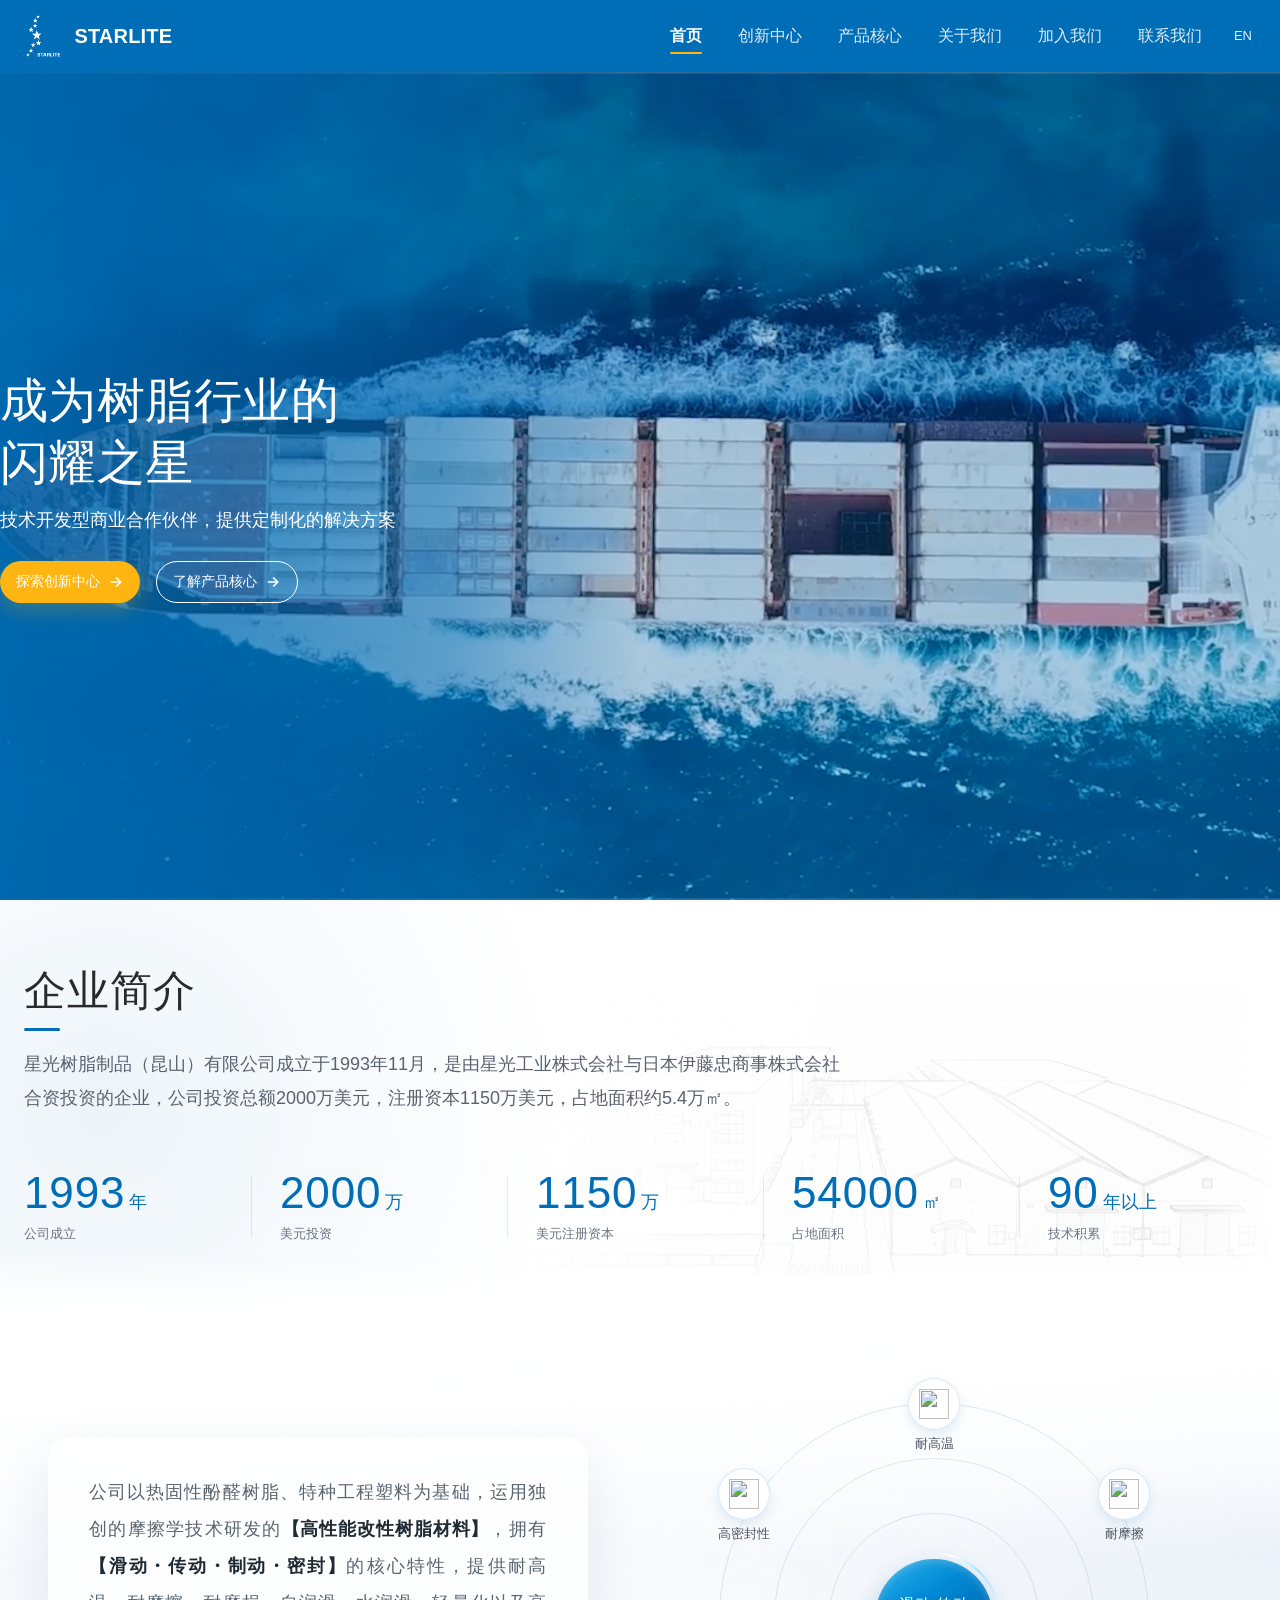
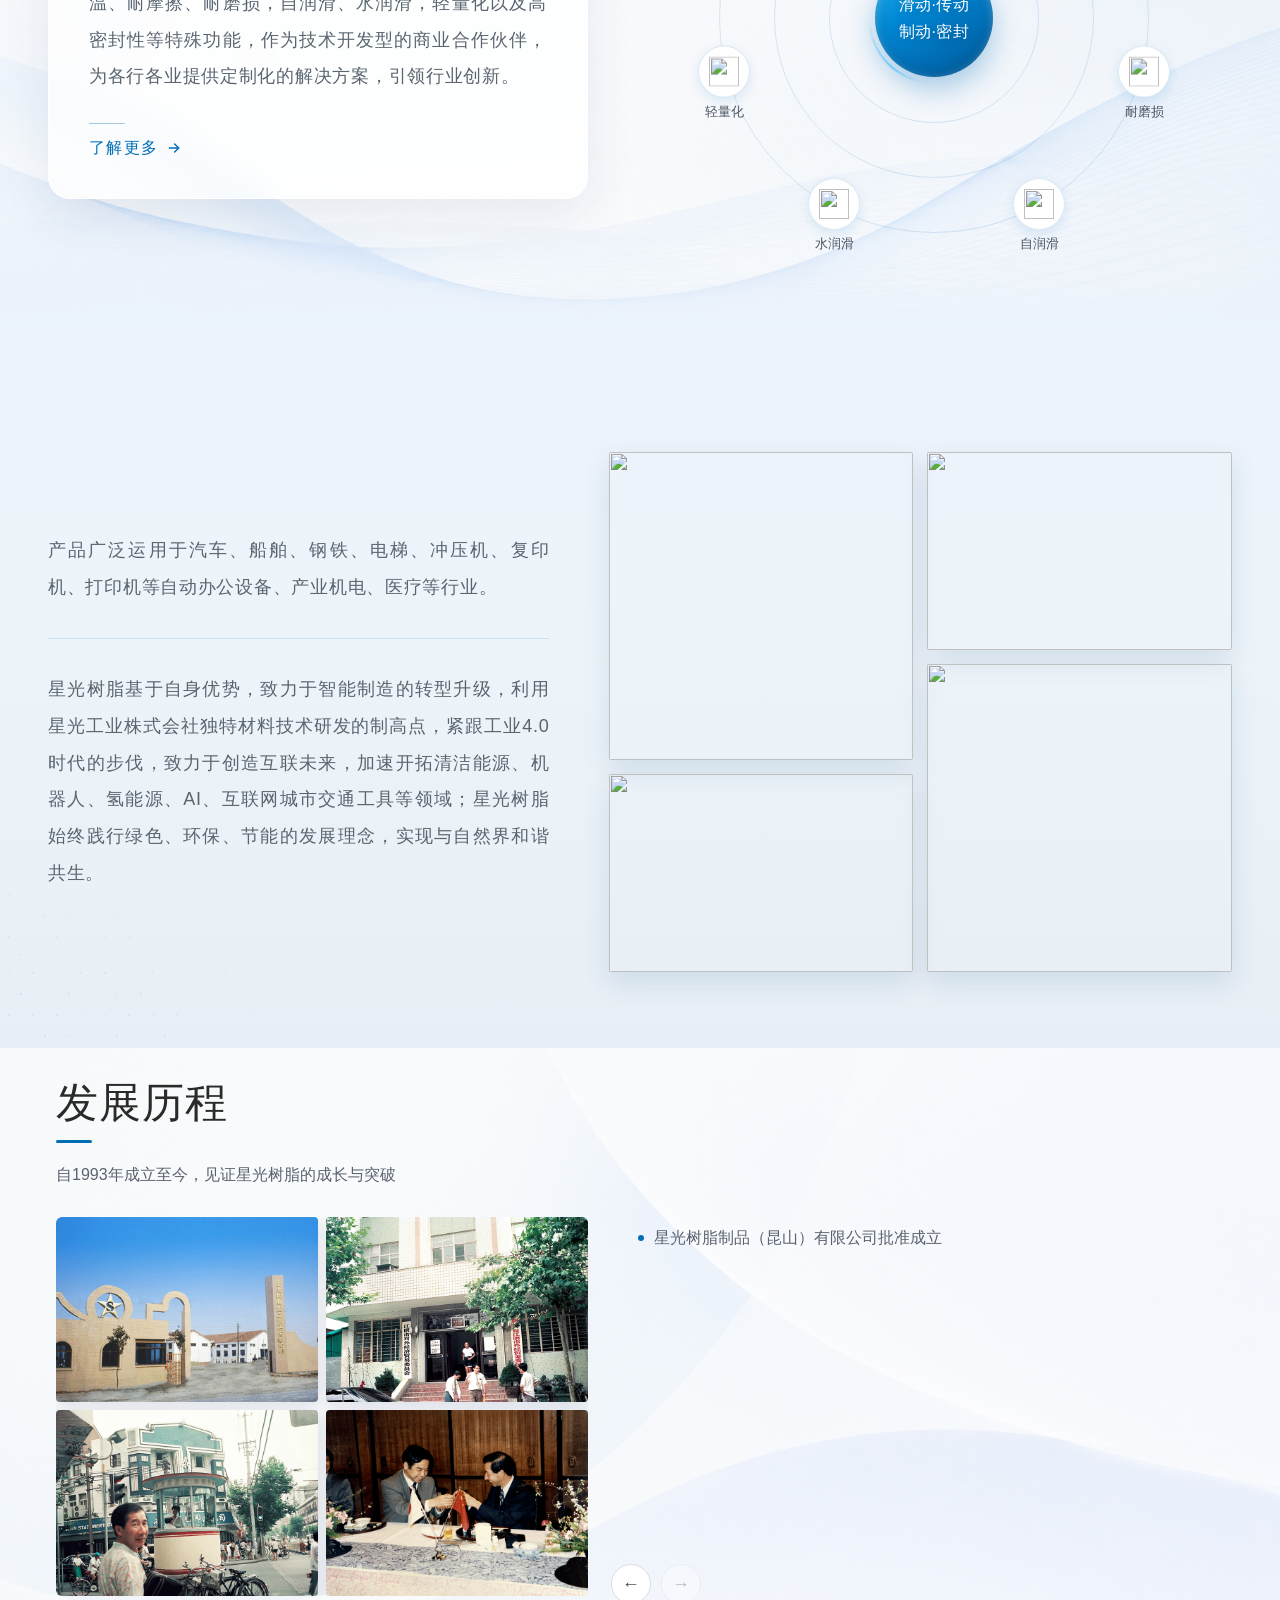
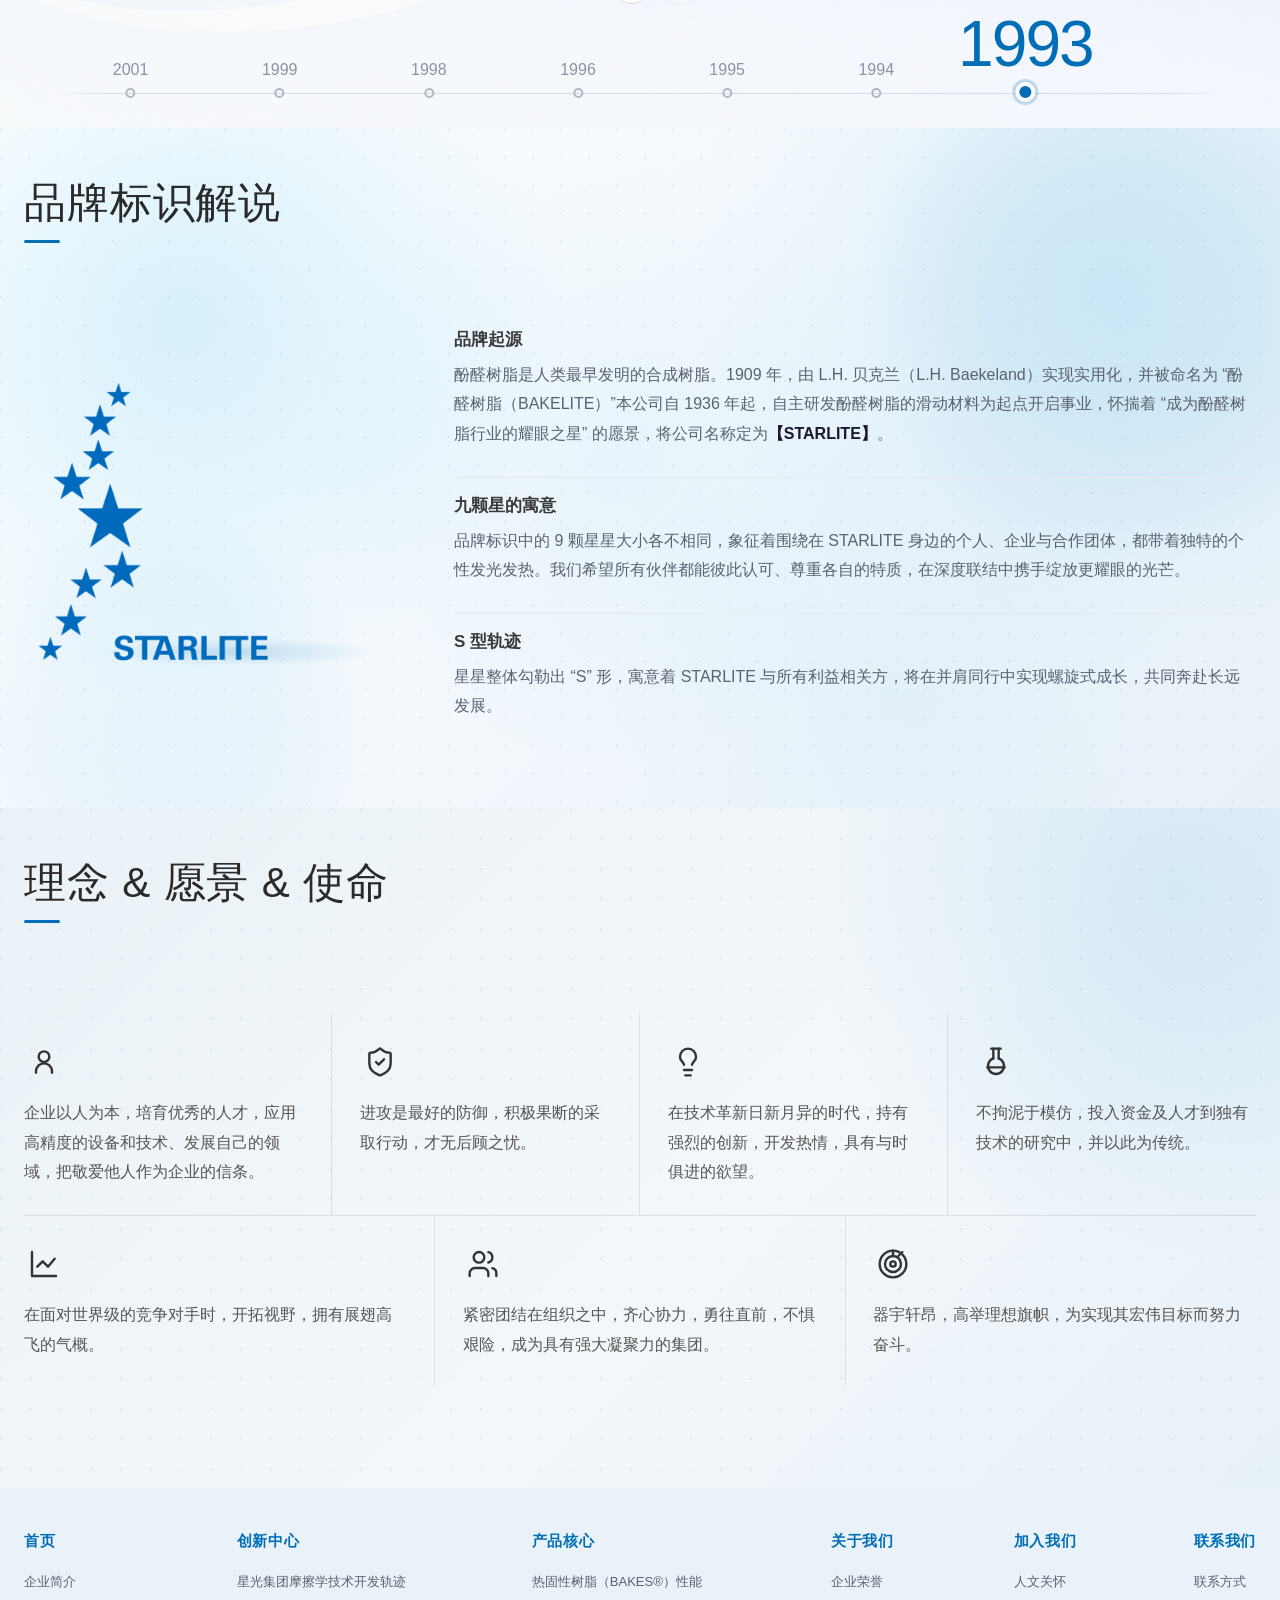
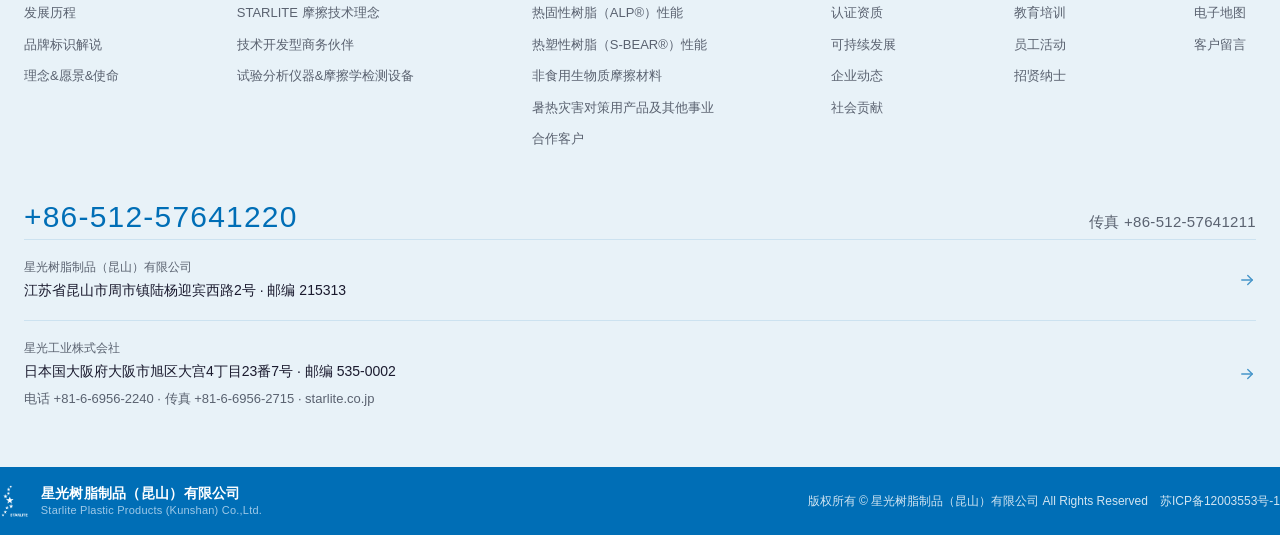
==== index.html @ c6c066ac "Add files via upload" ====
<!DOCTYPE html>
<html lang="zh-CN">
<head>
  <meta charset="UTF-8">
  <meta name="viewport" content="width=device-width, initial-scale=1.0">
  <title>首页 - 星光树脂制品（昆山）有限公司</title>
  <style>
    :root {
      --primary: #006EB6;
      --primary-light: #0088D4;
      --accent: #FFB511;
      --accent-light: #FFCB4D;
      --text: #1A1A2E;
      --text-muted: #5A6270;
      --bg: #EDF3F8;
      --white: #FFFFFF;
      --border: #D7E3EC;
      --shadow: 0 8px 28px rgba(0, 86, 148, 0.12);
      --radius: 8px;
      --module-h: 680px;
      --ease-out: cubic-bezier(0.22, 0.61, 0.36, 1);
      --ease-soft: cubic-bezier(0.16, 1, 0.3, 1);
      --ease-snap: cubic-bezier(0.34, 1.2, 0.64, 1);
      --dur-fast: 0.28s;
      --dur-mid: 0.45s;
      --dur-slow: 0.85s;
    }
    * { margin: 0; padding: 0; box-sizing: border-box; }
    body { font-family: "PingFang SC", "Microsoft YaHei", sans-serif; color: var(--text); background: var(--bg); line-height: 1.7; overflow-x: hidden; }
    a { text-decoration: none; color: inherit; }
    .header { background: var(--primary); box-shadow: none; position: sticky; top: 0; z-index: 1000; }

    /* 二级菜单展开时整体下推 */
    .header { transition: margin-bottom var(--dur-mid) var(--ease-out); margin-bottom: 0; }
    .header:has(.nav > li:hover),
    .header:has(.nav > li:focus-within) { margin-bottom: 64px; }
    .nav-dropdown { transform: translateY(-8px); }

    .header-inner { max-width: 1280px; margin: 0 auto; padding: 0 24px; display: flex; align-items: center; justify-content: flex-start; gap: 12px; height: 72px; }
    .logo { display: flex; align-items: center; gap: 12px; }
    .logo-img { height: 48px; width: auto; object-fit: contain; display: block; }
    .logo-text { font-size: 20px; line-height: 1.35; font-weight: 700; color: var(--white); letter-spacing: 0.01em; }
    .logo-sub { display: none; }
    [id] { scroll-margin-top: 88px; }
    .nav { display: flex; gap: 4px; align-items: stretch; margin-left: auto; }
    .nav > li { list-style: none; position: static; }
    .nav > li > a { display: flex; align-items: center; height: 72px; padding: 0 16px; font-size: 16px; color: rgba(255,255,255,0.88); position: relative; transition: color var(--dur-fast) var(--ease-out); white-space: nowrap; line-height: 1.6; }
    .nav > li > a::after {
      content: "";
      position: absolute;
      left: 16px;
      right: 16px;
      bottom: 18px;
      height: 2px;
      border-radius: 2px;
      background: var(--accent);
      transform: scaleX(0);
      transform-origin: center;
      transition: transform 0.38s var(--ease-soft);
    }
    .nav > li > a:hover::after,
    .nav > li > a.active::after,
    .nav > li:hover > a::after {
      transform: scaleX(1);
    }
    .nav > li > a:hover, .nav > li > a.active, .nav > li:hover > a { color: var(--white); font-weight: 600; }
    .nav-dropdown {
      position: absolute;
      left: 0;
      right: 0;
      top: 100%;
      width: 100%;
      display: flex;
      flex-wrap: wrap;
      justify-content: center;
      align-items: center;
      gap: 6px 36px;
      margin: 0;
      padding: 18px 40px;
      background: var(--white);
      border-top: 1px solid rgba(0,110,182,0.08);
      box-shadow: 0 16px 40px rgba(0,110,182,0.1);
      border-radius: 0;
      opacity: 0;
      visibility: hidden;
      transform: translateY(-8px);
      transition:
        opacity var(--dur-fast) var(--ease-out),
        visibility var(--dur-fast),
        transform 0.32s var(--ease-soft);
      z-index: 1001;
      list-style: none;
      box-sizing: border-box;
    }
    .nav-dropdown::before {
      content: '';
      position: absolute;
      left: 0;
      right: 0;
      top: -10px;
      height: 10px;
    }
    .nav > li:hover > .nav-dropdown {
      opacity: 1;
      visibility: visible;
      transform: translateY(0);
    }
    .nav-dropdown li { list-style: none; flex: 0 0 auto; }
    .nav-dropdown a {
      display: block;
      position: relative;
      padding: 6px 2px;
      font-size: 14px;
      color: var(--text-muted);
      transition: color var(--dur-fast) var(--ease-out), transform 0.3s var(--ease-out);
      white-space: nowrap;
      line-height: 1.5;
    }
    .nav-dropdown a:hover { color: var(--primary); transform: translateY(-1px); }
    .lang-switch { display: flex; align-items: center; flex-shrink: 0; }
    .lang-btn { padding: 0 4px; font-size: 13px; border: none; background: transparent; color: rgba(255,255,255,0.88); cursor: pointer; font-family: inherit; transition: color 0.2s; line-height: 1.4; }
    .lang-btn:hover { color: var(--white); }
    .hero-pin {
      position: relative;
      height: var(--hero-pin-h, calc(100vh - 72px));
      height: var(--hero-pin-h, calc(100dvh - 72px));
      background: var(--white);
    }
    .hero {
      position: relative;
      width: 100%;
      background: var(--primary);
      overflow: hidden;
      line-height: 0;
      height: var(--hero-h, calc(100vh - 72px));
      height: var(--hero-h, calc(100dvh - 72px));
      min-height: 0;
      z-index: 1;
    }
    .hero.is-pinned {
      position: fixed;
      left: 0;
      right: 0;
      top: 72px;
    }
    .hero.is-released {
      position: absolute;
      left: 0;
      right: 0;
    }
    .hero-video {
      position: absolute;
      inset: 0;
      width: 100%;
      height: 100%;
      display: block;
      opacity: 0;
      object-fit: cover;
      object-position: center;
      transform: scale(1.1);
      filter: saturate(0.92) brightness(0.96);
      transition:
        opacity 1.6s var(--ease-out),
        transform 8s var(--ease-soft),
        filter 1.8s var(--ease-out);
      will-change: transform, opacity;
    }
    .hero.is-ready .hero-video {
      opacity: 0.72;
      transform: scale(1);
      filter: saturate(1) brightness(1);
    }
    .hero-overlay {
      position: absolute;
      inset: 0;
      background: linear-gradient(90deg, rgba(0, 110, 182, 0.85) 0%, rgba(0, 110, 182, 0.45) 35%, transparent 50%);
      display: flex;
      align-items: center;
      justify-content: center;
      line-height: 1.7;
      transition: opacity 0.55s var(--ease-out), background 0.55s var(--ease-out);
    }
    .hero-content {
      max-width: 1280px;
      width: 100%;
      margin: 0 auto;
      color: var(--white);
      text-align: left;
      transition:
        opacity 0.5s var(--ease-out),
        transform 0.55s var(--ease-soft),
        filter 0.45s var(--ease-out);
      will-change: opacity, transform;
    }
    .hero.is-compact .hero-overlay {
      background: linear-gradient(90deg, rgba(0, 110, 182, 0.55) 0%, rgba(0, 110, 182, 0.22) 40%, transparent 62%);
    }
    .hero.is-compact .hero-content {
      opacity: 0;
      transform: translateY(18px) scale(0.97);
      filter: blur(3px);
      pointer-events: none;
    }
    .hero-tag { display: inline-block; background: var(--accent); color: var(--primary); padding: 4px 16px; border-radius: 20px; font-size: 12px; font-weight: 600; margin-bottom: 16px; }
    .hero h1 { font-size: 48px; font-weight: 400; line-height: 1.3; margin-bottom: 16px; letter-spacing: 0.01em; }
    .hero p { font-size: 18px; opacity: 0.9; max-width: 600px; margin-bottom: 32px; }
    .hero-desc { white-space: nowrap; line-height: 1; max-width: none; }
    .hero-btns { display: flex; gap: 16px; }
    .btn {
      display: inline-flex;
      align-items: center;
      gap: 8px;
      padding: 8px 16px;
      border-radius: 50px;
      font-size: 14px;
      font-weight: 400;
      cursor: pointer;
      transition:
        background 0.3s ease,
        border-color 0.3s ease,
        color 0.3s ease,
        transform 0.4s var(--ease-snap),
        box-shadow 0.4s var(--ease-out);
      border: none;
    }
    .btn-primary { background: var(--accent); color: var(--white); box-shadow: 0 8px 20px rgba(255, 181, 17, 0.22); }
    .btn-primary:hover { background: var(--accent-light); transform: translateY(-3px); box-shadow: 0 12px 28px rgba(255, 181, 17, 0.32); }
    .btn-outline { background: transparent; color: var(--white); border: 1px solid rgba(255,255,255,1); }
    .btn-outline:hover { border-color: var(--white); background: rgba(255,255,255,0.1); transform: translateY(-3px); }
    .btn-arrow { width: 16px; height: 16px; flex-shrink: 0; transition: transform 0.4s var(--ease-snap); }
    .btn:hover .btn-arrow { transform: translateX(6px); }
    .btn:active { transform: translateY(-1px) scale(0.985); }
    .section { padding: 60px 24px; }
    .section-inner { max-width: 1280px; margin: 0 auto; }
    .section-header { text-align: center; margin-bottom: 48px; }
    .section-label { color: var(--accent); font-size: 13px; font-weight: 600; letter-spacing: 2px; text-transform: uppercase; margin-bottom: 8px; }
    .section-title { font-size: 32px; font-weight: 700; color: var(--primary); margin-bottom: 12px; }
    .section-desc { color: var(--text-muted);  margin: 0 auto; }
    .grid-2 { display: grid; grid-template-columns: 1fr 1fr; gap: 48px; align-items: center; }
    .grid-3 { display: grid; grid-template-columns: repeat(3, 1fr); gap: 24px; }
    .card { background: var(--white); border: 1px solid rgba(0,110,182,0.09); border-radius: 12px; padding: 32px; box-shadow: var(--shadow); transition: transform 0.2s, box-shadow 0.25s ease; }
    .card:hover { transform: translateY(-4px); box-shadow: 0 14px 38px rgba(0,86,148,0.16); }
    .card-icon { width: 56px; height: 56px; background: linear-gradient(135deg, var(--primary), var(--primary-light)); border-radius: 12px; display: flex; align-items: center; justify-content: center; font-size: 24px; margin-bottom: 16px; }
    .card h3 { font-size: 18px; color: var(--primary); margin-bottom: 8px; }
    .card p { font-size: 14px; color: var(--text-muted); }
    .logo-section {
      position: relative;
      height: var(--module-h);
      box-sizing: border-box;
      display: flex;
      align-items: center;
      padding-top: 48px;
      padding-bottom: 48px;
      overflow: hidden;
      background-color: #F4F8FC;
      background-image:
        radial-gradient(circle at 1px 1px, rgba(0,110,182,0.08) 1px, transparent 0),
        radial-gradient(circle at 14% 28%, rgba(0,168,232,0.14), transparent 32%),
        radial-gradient(circle at 86% 22%, rgba(120,196,236,0.18), transparent 34%),
        radial-gradient(circle at 70% 82%, rgba(160,214,242,0.14), transparent 28%),
        radial-gradient(circle at 48% 48%, rgba(0,168,232,0.05), transparent 42%),
        linear-gradient(135deg, #FFFFFF 0%, #F3F8FC 48%, #E8F1F8 100%);
      background-size: 28px 28px, auto, auto, auto, auto, auto;
    }
    .logo-section::before {
      content: "";
      position: absolute;
      right: -8%;
      top: -12%;
      width: min(520px, 48vw);
      height: min(520px, 48vw);
      border-radius: 50%;
      background:
        radial-gradient(circle at center,
          rgba(160,214,242,0.28) 0%,
          rgba(120,196,236,0.14) 38%,
          transparent 72%);
      filter: blur(2px);
      pointer-events: none;
      z-index: 0;
    }
    .logo-section::after {
      content: "";
      position: absolute;
      left: -4%;
      bottom: -18%;
      width: min(420px, 40vw);
      height: min(420px, 40vw);
      border-radius: 50%;
      background:
        radial-gradient(circle at center,
          rgba(180,224,246,0.24) 0%,
          rgba(140,208,240,0.1) 42%,
          transparent 72%);
      filter: blur(4px);
      pointer-events: none;
      z-index: 0;
    }
    .logo-section .section-inner {
      position: relative;
      z-index: 1;
      width: 100%;
      height: 100%;
      display: flex;
      flex-direction: column;
      justify-content: center;
    }
    .logo-section .section-header {
      text-align: left;
      margin-bottom: 28px;
      flex-shrink: 0;
    }
    .logo-section .section-title {
      display: inline-block;
      position: relative;
      z-index: 1;
      font-size: 42px;
      font-weight: 500;
      color: #2A2A2A;
      line-height: 1.3;
      margin: 0 0 18px;
      letter-spacing: 0.02em;
      padding-bottom: 12px;
    }
    .logo-section .section-title::after {
      content: "";
      position: absolute;
      left: 0;
      bottom: 0;
      width: 36px;
      height: 3px;
      background: var(--primary);
      border-radius: 2px;
      transform: scaleX(0);
      transform-origin: left center;
      transition: transform 0.75s var(--ease-soft) 0.22s;
    }
    .logo-section .section-header.reveal.is-inview .section-title::after {
      transform: scaleX(1);
    }
    .logo-section .section-desc {
      max-width: 860px;
      font-size: 16px;
      line-height: 2;
      color: var(--text-muted);
      margin: 0;
      text-align: left;
    }
    .logo-layout {
      display: grid;
      grid-template-columns: minmax(200px, 0.75fr) minmax(0, 1.4fr);
      align-items: center;
      flex: 1;
      min-height: 0;
    }
    .logo-hero {
      position: relative;
      display: flex;
      align-items: center;
      justify-content: left;
      min-height: 0;
    }
    .logo-hero::after {
      content: "";
      position: absolute;
      left: 18%;
      right: 18%;
      bottom: 18px;
      height: 28px;
      border-radius: 50%;
      background: radial-gradient(ellipse at center, rgba(0, 110, 182, 0.18) 0%, rgba(0, 110, 182, 0.06) 42%, transparent 72%);
      pointer-events: none;
    }
    .logo-hero-img {
      position: relative;
      z-index: 1;
      display: block;
      width: auto;
      height: auto;
      max-width: min(100%, 280px);
      max-height: 320px;
      object-fit: contain;
      transform-origin: center center;
    }
    .logo-hero.is-inview .logo-hero-img {
      animation: logo-float 5.6s ease-in-out infinite;
    }
    .logo-hero.is-inview::after {
      animation: logo-shadow-breathe 5.6s ease-in-out infinite;
    }
    @keyframes logo-float {
      0%, 100% { transform: translateY(0); }
      50% { transform: translateY(-6px); }
    }
    @keyframes logo-shadow-breathe {
      0%, 100% {
        opacity: 1;
        transform: scaleX(1);
      }
      50% {
        opacity: 0.5;
        transform: scaleX(0.88);
      }
    }
    .logo-stories {
      display: flex;
      flex-direction: column;
      min-width: 0;
      gap: 0;
      margin-bottom: 0;
      justify-content: center;
    }
    .logo-story-item {
      padding: 16px 0 28px;
      border-bottom: 1px solid #E6EAF0;
    }
    .logo-story-item:first-child { padding-top: 0; }
    .logo-story-item:last-child {
      padding-bottom: 0;
      border-bottom: none;
    }
    .logo-story-title {
      font-size: 17px;
      font-weight: 600;
      color: #3A3A3A;
      line-height: 1.4;
      margin: 0 0 8px;
    }
    .logo-story-desc {
      margin: 0;
      font-size: 16px;
      line-height: 1.85;
      color: var(--text-muted);
    }
    .logo-story-brand { color: var(--text); font-weight: 600; }
    .vision-section {
      position: relative;
      height: var(--module-h);
      box-sizing: border-box;
      display: flex;
      align-items: center;
      padding-top: 48px;
      padding-bottom: 48px;
      background-color: var(--bg);
      background-image:
        radial-gradient(circle at 1px 1px, rgba(0,110,182,0.09) 1px, transparent 0),
        radial-gradient(circle at 92% 12%, rgba(0,136,212,0.12), transparent 28%),
        linear-gradient(135deg, #EAF2F7 0%, #F3F7FA 58%, #E7F1F8 100%);
      background-size: 30px 30px, auto, auto;
      overflow: hidden;
    }
    .vision-section .section-inner {
      position: relative;
      z-index: 1;
      width: 100%;
      height: 100%;
      display: flex;
      flex-direction: column;
      justify-content: center;
    }
    .vision-section .section-header {
      text-align: left;
      margin-bottom: 20px;
      flex-shrink: 0;
    }
    .vision-section .section-title {
      display: inline-block;
      position: relative;
      z-index: 1;
      font-size: 42px;
      font-weight: 500;
      color: #2A2A2A;
      line-height: 1.3;
      margin: 0 0 18px;
      letter-spacing: 0.02em;
      padding-bottom: 12px;
    }
    .vision-section .section-title::after {
      content: "";
      position: absolute;
      left: 0;
      bottom: 0;
      width: 36px;
      height: 3px;
      background: var(--primary);
      border-radius: 2px;
      transform: scaleX(0);
      transform-origin: left center;
      transition: transform 0.75s var(--ease-soft) 0.22s;
    }
    .vision-section .section-header.reveal.is-inview .section-title::after {
      transform: scaleX(1);
    }
    .vision-section .section-desc {
      max-width: none;
      margin: 0;
      font-size: 16px;
      line-height: 1.8;
      color: var(--text-muted);
      text-align: left;
    }
    .vision-board {
      border-radius: 0;
      overflow: hidden;
      flex: 1;
      min-height: 0;
      display: flex;
      flex-direction: column;
      justify-content: center;
    }
    .vision-row {
      display: grid;
      border-bottom: 1px solid rgba(42, 42, 42, 0.1);
    }
    .vision-row:last-child { border-bottom: none; }
    .vision-row--4 { grid-template-columns: repeat(4, minmax(0, 1fr)); }
    .vision-row--3 { grid-template-columns: repeat(3, minmax(0, 1fr)); }
    .vision-col {
      box-sizing: border-box;
      padding: 28px 28px;
      border-right: 1px solid rgba(42, 42, 42, 0.1);
      min-width: 0;
      transition: background 0.4s var(--ease-out);
    }
    .vision-col:last-child { border-right: none; }
    .vision-col:hover { background: rgba(0, 110, 182, 0.03); }
    .vision-col-icon {
      display: inline-flex;
      align-items: center;
      justify-content: center;
      width: 40px;
      height: 40px;
      margin: 0 0 16px;
      color: #333333;
      transition: color 0.35s var(--ease-out), transform 0.45s var(--ease-snap);
    }
    .vision-col:hover .vision-col-icon {
      color: var(--primary);
      transform: translateY(-3px);
    }
    .vision-col-icon svg {
      width: 32px;
      height: 32px;
      display: block;
      stroke: currentColor;
    }
    .vision-col-desc {
      margin: 0;
      font-size: 16px;
      line-height: 1.85;
      color: #555555;
    }
    .intro-section {
      background:
        radial-gradient(circle at 8% 12%, rgba(0,110,182,0.07), transparent 24%),
        #FFFFFF;
      color: var(--text);
      position: relative;
      overflow: visible;
      padding-top: 48px;
      padding-bottom: 0;
    }
    .intro-block {
      position: relative;
      padding: 8px 0 56px;
      min-height: 360px;
      overflow: visible;
      display: flex;
      align-items: center;
    }
    .intro-block::after {
      content: "";
      position: absolute;
      left: calc(50% - 50vw);
      bottom: 0;
      width: 100vw;
      height: 56px;
      background: linear-gradient(
        180deg,
        rgba(255, 255, 255, 0) 0%,
        #ffffff 100%
      );
      pointer-events: none;
      z-index: 0;
    }
    .intro-block-bg {
      position: absolute;
      right: calc((100% - 100vw) / 2);
      top: 50%;
      transform: translateY(-50%);
      z-index: 0;
      width: min(72%, 960px);
      height: auto;
      max-height: none;
      object-fit: contain;
      object-position: right center;
      pointer-events: none;
      user-select: none;
      opacity: 0.95;
      mask-image: linear-gradient(to right, transparent 0%, rgba(0,0,0,0.35) 14%, #000 36%);
      -webkit-mask-image: linear-gradient(to right, transparent 0%, rgba(0,0,0,0.35) 14%, #000 36%);
    }
    .intro-block-content {
      position: relative;
      z-index: 1;
      max-width: 100%;
      width: 100%;
      text-align: left;
    }
    .intro-block-title {
      display: inline-block;
      font-size: 42px;
      font-weight: 500;
      color: #2A2A2A;
      line-height: 1.3;
      margin-bottom: 16px;
      letter-spacing: 0.02em;
      padding-bottom: 12px;
      position: relative;
    }
    .intro-block-title::after {
      content: "";
      position: absolute;
      left: 0;
      bottom: 0;
      width: 36px;
      height: 3px;
      background: var(--primary);
      border-radius: 2px;
      transform: scaleX(0);
      transform-origin: left center;
      transition: transform 0.75s var(--ease-soft) 0.22s;
    }
    .reveal-left.is-inview .intro-block-title::after,
    .reveal.is-inview .intro-block-title::after {
      transform: scaleX(1);
    }
    .intro-block-company {
      font-size: clamp(16px, 1.8vw, 20px);
      font-weight: 600;
      color: #3A3A3A;
      line-height: 1.5;
      margin-bottom: 16px;
      letter-spacing: 0.01em;
    }
    .intro-block-desc {
      font-size: 18px;
      line-height: 1.9;
      color: var(--text-muted);
      max-width: 820px;
      margin: 0 0 50px;
      text-align: left;
    }
    .intro-stats {
      display: flex;
      align-items: flex-start;
      justify-content: space-between;
      width: 100%;
      max-width: 100%;
      margin: 0;
      gap: 28px 48px;
      padding-top: 4px;
    }
    .intro-stat {
      flex: 1 1 0;
      text-align: left;
      padding: 0 8px 0 0;
      position: relative;
      min-width: 0;
    }
    .intro-stat:not(:last-child)::after {
      content: "";
      position: absolute;
      right: -20px;
      top: 6px;
      bottom: 6px;
      width: 1px;
      background: rgba(0, 110, 182, 0.12);
      display: block;
    }
    .intro-stat-num {
      font-size: 44px;
      font-weight: 300;
      color: var(--primary);
      line-height: 1.1;
      letter-spacing: 0.02em;
      margin-bottom: 8px;
      font-variant-numeric: tabular-nums;
      white-space: nowrap;
    }
    .intro-stat-num em,
    .intro-stat-num .intro-stat-unit {
      font-style: normal;
      font-size: 0.42em;
      font-weight: 400;
      vertical-align: baseline;
      margin-left: 4px;
      letter-spacing: 0;
    }
    .intro-stat-label {
      font-size: 13px;
      line-height: 1.45;
      color: #6B7280;
      white-space: nowrap;
      opacity: 0;
      transform: translateY(8px);
      transition:
        opacity 0.5s var(--ease-soft),
        transform 0.5s var(--ease-soft);
      transition-delay: calc(var(--i, 0) * 85ms + 280ms);
    }
    .intro-stat.is-inview .intro-stat-label {
      opacity: 1;
      transform: none;
    }
    .resin-intro {
      width: 100vw;
      max-width: 100vw;
      margin: 0;
      margin-left: calc(50% - 50vw);
      box-sizing: border-box;
      height: 620px;
      min-height: 620px;
      padding: 40px 48px;
      display: flex;
      align-items: center;
      background-color: #ffffff;
      background-image:
        linear-gradient(
          180deg,
          #ffffff 0%,
          rgba(255, 255, 255, 0.82) 16%,
          rgba(255, 255, 255, 0) 40%
        ),
        url("img/banner/高性能改性树脂材料.png");
      background-position: center top, center top;
      background-size: 100% 100%, cover;
      background-repeat: no-repeat;
      position: relative;
      overflow: hidden;
    }
    .resin-intro::before {
      content: none;
    }
    .resin-intro-inner {
      position: relative;
      z-index: 1;
      width: 100%;
      max-width: 1280px;
      margin: 0 auto;
      display: grid;
      grid-template-columns: minmax(0, 0.95fr) minmax(420px, 1.05fr);
      gap: 32px 48px;
      align-items: center;
    }
    .resin-intro-copy {
      min-width: 0;
      max-width: 590px;
      display: flex;
      flex-direction: column;
      align-items: flex-start;
      padding: 36px 40px;
      background: rgba(255, 255, 255, 0.72);
      border: 1px solid rgba(255, 255, 255, 0.9);
      border-radius: 22px;
      box-shadow: 0 18px 50px rgba(31, 72, 110, 0.09);
      backdrop-filter: blur(12px);
      -webkit-backdrop-filter: blur(12px);
    }
    .resin-intro-title {
      display: inline-block;
      font-size: clamp(32px, 3.2vw, 44px);
      font-weight: 500;
      color: #1f2a33;
      line-height: 1.25;
      margin: 0 0 14px;
      letter-spacing: 0.04em;
      padding-bottom: 14px;
      position: relative;
    }
    .resin-intro-title::after {
      content: "";
      position: absolute;
      left: 0;
      bottom: 0;
      width: 40px;
      height: 3px;
      background: var(--primary);
      border-radius: 2px;
      transform: scaleX(0);
      transform-origin: left center;
      transition: transform 0.75s var(--ease-soft) 0.22s;
    }
    .reveal-left.is-inview .resin-intro-title::after {
      transform: scaleX(1);
    }
    .resin-intro-sub {
      font-size: 15px;
      font-weight: 400;
      color: var(--primary);
      line-height: 1.5;
      margin: 0 0 28px;
      letter-spacing: 0.18em;
    }
    .resin-intro-text {
      position: relative;
      font-size: 18px;
      line-height: 2.05;
      color: #5a6570;
      margin: 0 0 28px;
      text-align: justify;
      letter-spacing: 0.04em;
    }
    .resin-intro-text strong {
      color: #1f2a33;
      font-weight: 700;
      letter-spacing: 0.02em;
    }
    .resin-intro-more {
      display: inline-flex;
      flex-direction: column;
      align-items: flex-start;
      gap: 10px;
      text-decoration: none;
      color: var(--primary);
      font-size: 16px;
      font-weight: 400;
      letter-spacing: 0.08em;
    }
    .resin-intro-more-line {
      display: block;
      width: 36px;
      height: 1px;
      background: rgba(0,110,182,0.35);
      transition: width 0.45s var(--ease-soft), background 0.35s ease;
    }
    .resin-intro-more:hover .resin-intro-more-line {
      width: 64px;
      background: var(--primary);
    }
    .resin-intro-more-row {
      display: inline-flex;
      align-items: center;
      gap: 8px;
      transition: gap 0.4s var(--ease-soft);
    }
    .resin-intro-more:hover .resin-intro-more-row { gap: 14px; }
    .resin-intro-more svg {
      width: 16px;
      height: 16px;
      display: block;
      transition: transform 0.4s var(--ease-snap);
    }
    .resin-intro-more:hover svg { transform: translateX(4px); }
    .resin-orbit {
      position: relative;
      width: 100%;
      max-width: min(500px, 42vw);
      aspect-ratio: 1;
      margin: 0 auto;
    }
    .resin-orbit-ring {
      position: absolute;
      left: 50%;
      top: 50%;
      transform: translate(-50%, -50%);
      border: 1px solid rgba(0,110,182,0.14);
      border-radius: 50%;
      pointer-events: none;
      opacity: 0;
      transition: opacity 0.6s ease;
    }
    .resin-orbit.is-inview .resin-orbit-ring { opacity: 1; }
    .resin-orbit-ring--1 {
      width: 42%;
      height: 42%;
      animation: resin-ring-breathe 4.8s ease-in-out infinite;
      animation-play-state: paused;
      transition-delay: 80ms;
    }
    .resin-orbit-ring--2 {
      width: 64%;
      height: 64%;
      animation: resin-ring-breathe 6.2s ease-in-out infinite 0.6s;
      animation-play-state: paused;
      transition-delay: 160ms;
    }
    .resin-orbit-ring--3 {
      width: 86%;
      height: 86%;
      animation: resin-ring-breathe 7.4s ease-in-out infinite 1.1s;
      animation-play-state: paused;
      transition-delay: 240ms;
    }
    .resin-orbit.is-inview .resin-orbit-ring--1,
    .resin-orbit.is-inview .resin-orbit-ring--2,
    .resin-orbit.is-inview .resin-orbit-ring--3 {
      animation-play-state: running;
    }
    .resin-orbit-hub {
      position: absolute;
      left: 50%;
      top: 50%;
      transform: translate(-50%, -50%) scale(0.86);
      width: 118px;
      height: 118px;
      border-radius: 50%;
      background: linear-gradient(145deg, #2ab4f0 0%, #0088D4 38%, #006EB6 70%, #005a96 100%);
      box-shadow:
        0 12px 28px rgba(0,110,182,0.32),
        inset 0 2px 10px rgba(255,255,255,0.28),
        inset 0 -6px 14px rgba(0,60,100,0.22);
      display: flex;
      flex-direction: column;
      align-items: center;
      justify-content: center;
      color: var(--white);
      text-align: center;
      z-index: 2;
      padding: 12px;
      opacity: 0;
      overflow: visible;
      transition:
        opacity 0.6s var(--ease-soft) 0.12s,
        transform 0.75s var(--ease-soft) 0.12s;
    }
    .resin-orbit.is-inview .resin-orbit-hub {
      opacity: 1;
      transform: translate(-50%, -50%) scale(1);
      animation: resin-hub-glow 3.2s ease-in-out infinite 0.9s;
    }
    .resin-orbit-hub-ring {
      position: absolute;
      inset: -7px;
      border-radius: 50%;
      background: conic-gradient(
        from 0deg,
        transparent 0deg,
        rgba(255,255,255,0.95) 18deg,
        rgba(126,214,255,0.55) 42deg,
        transparent 78deg,
        transparent 190deg,
        rgba(94,196,255,0.75) 220deg,
        transparent 268deg,
        transparent 360deg
      );
      -webkit-mask: radial-gradient(farthest-side, transparent calc(100% - 3px), #000 calc(100% - 2px));
      mask: radial-gradient(farthest-side, transparent calc(100% - 3px), #000 calc(100% - 2px));
      opacity: 0;
      pointer-events: none;
      z-index: 0;
    }
    .resin-orbit.is-inview .resin-orbit-hub-ring {
      opacity: 1;
      animation: resin-hub-spin 3.8s linear infinite;
    }
    .resin-orbit-hub-aura {
      position: absolute;
      left: 50%;
      top: 50%;
      width: 100%;
      height: 100%;
      border-radius: 50%;
      border: 1.5px solid rgba(94,196,255,0.65);
      box-shadow: 0 0 16px rgba(0,136,212,0.35);
      transform: translate(-50%, -50%) scale(1);
      opacity: 0;
      pointer-events: none;
      z-index: 0;
    }
    .resin-orbit.is-inview .resin-orbit-hub-aura--1 {
      animation: resin-hub-aura 2.6s ease-out infinite;
    }
    .resin-orbit.is-inview .resin-orbit-hub-aura--2 {
      animation: resin-hub-aura 2.6s ease-out infinite 1.3s;
    }
    .resin-orbit-hub-title {
      position: relative;
      z-index: 1;
      font-size: 16px;
      font-weight: 300;
      line-height: 1.7;
      margin: 0;
      letter-spacing: 0.02em;
      text-shadow: 0 1px 8px rgba(0,60,100,0.25);
    }
    .resin-orbit-node {
      position: absolute;
      z-index: 3;
      display: flex;
      flex-direction: column;
      align-items: center;
      gap: 6px;
      font-size: 13px;
      font-weight: 500;
      color: #4A5563;
      white-space: nowrap;
      line-height: 1.3;
      text-align: center;
      opacity: 0;
      transition: opacity 0.55s var(--ease-soft);
    }
    .resin-orbit-node-icon {
      width: 52px;
      height: 52px;
      border-radius: 50%;
      background: var(--white);
      border: 1px solid rgba(0,110,182,0.14);
      box-shadow: 0 4px 12px rgba(0,110,182,0.12);
      display: flex;
      align-items: center;
      justify-content: center;
      color: var(--primary);
      flex-shrink: 0;
      animation: resin-dot-pulse 2.8s ease-in-out infinite;
      animation-play-state: paused;
    }
    .resin-orbit-node-icon svg {
      width: 28px;
      height: 28px;
      stroke-width: 1.7;
      display: block;
    }
    .resin-orbit-node-icon img {
      width: 30px;
      height: 30px;
      display: block;
      object-fit: contain;
    }
    .resin-orbit.is-inview .resin-orbit-node { opacity: 1; }
    .resin-orbit.is-inview .resin-orbit-node-icon { animation-play-state: running; }
    .resin-orbit-node--1 { left: 50%; top: 2%; transform: translate(-50%, 0); }
    .resin-orbit-node--2 { left: 88%; top: 20%; transform: translate(-50%, 0); }
    .resin-orbit-node--3 { left: 92%; top: 63%; transform: translate(-50%, -50%); }
    .resin-orbit-node--4 { left: 71%; top: 82%; transform: translate(-50%, 0); }
    .resin-orbit-node--5 { left: 30%; top: 82%; transform: translate(-50%, 0); }
    .resin-orbit-node--6 { left: 8%; top: 63%; transform: translate(-50%, -50%); }
    .resin-orbit-node--7 { left: 12%; top: 20%; transform: translate(-50%, 0); }
    .resin-orbit.is-inview .resin-orbit-node--1 { transition-delay: 0.28s; }
    .resin-orbit.is-inview .resin-orbit-node--2 { transition-delay: 0.36s; }
    .resin-orbit.is-inview .resin-orbit-node--3 { transition-delay: 0.44s; }
    .resin-orbit.is-inview .resin-orbit-node--4 { transition-delay: 0.52s; }
    .resin-orbit.is-inview .resin-orbit-node--5 { transition-delay: 0.6s; }
    .resin-orbit.is-inview .resin-orbit-node--6 { transition-delay: 0.68s; }
    .resin-orbit.is-inview .resin-orbit-node--7 { transition-delay: 0.76s; }
    .resin-orbit-node--1 .resin-orbit-node-icon { animation-delay: 0s; }
    .resin-orbit-node--2 .resin-orbit-node-icon { animation-delay: 0.25s; }
    .resin-orbit-node--3 .resin-orbit-node-icon { animation-delay: 0.5s; }
    .resin-orbit-node--4 .resin-orbit-node-icon { animation-delay: 0.75s; }
    .resin-orbit-node--5 .resin-orbit-node-icon { animation-delay: 1s; }
    .resin-orbit-node--6 .resin-orbit-node-icon { animation-delay: 1.25s; }
    .resin-orbit-node--7 .resin-orbit-node-icon { animation-delay: 1.5s; }
    @keyframes resin-ring-breathe {
      0%, 100% {
        transform: translate(-50%, -50%) scale(1);
        opacity: 1;
        border-color: rgba(0,110,182,0.14);
      }
      50% {
        transform: translate(-50%, -50%) scale(1.035);
        opacity: 0.72;
        border-color: rgba(0,110,182,0.28);
      }
    }
    @keyframes resin-hub-glow {
      0%, 100% {
        box-shadow:
          0 12px 28px rgba(0,110,182,0.32),
          0 0 22px rgba(0,136,212,0.28),
          inset 0 2px 10px rgba(255,255,255,0.28),
          inset 0 -6px 14px rgba(0,60,100,0.22);
      }
      50% {
        box-shadow:
          0 16px 40px rgba(0,110,182,0.48),
          0 0 36px rgba(94,196,255,0.55),
          0 0 0 8px rgba(0,136,212,0.1),
          inset 0 2px 12px rgba(255,255,255,0.38),
          inset 0 -6px 14px rgba(0,60,100,0.18);
      }
    }
    @keyframes resin-hub-spin {
      to { transform: rotate(360deg); }
    }
    @keyframes resin-hub-aura {
      0% {
        transform: translate(-50%, -50%) scale(1);
        opacity: 0.7;
        border-color: rgba(126,214,255,0.75);
      }
      70% {
        opacity: 0.22;
      }
      100% {
        transform: translate(-50%, -50%) scale(1.72);
        opacity: 0;
        border-color: rgba(0,136,212,0);
      }
    }
    @keyframes resin-dot-pulse {
      0%, 100% {
        transform: scale(1);
        box-shadow: 0 4px 12px rgba(0,110,182,0.12), 0 0 0 0 rgba(0,110,182,0.12);
      }
      50% {
        transform: scale(1.06);
        box-shadow: 0 6px 16px rgba(0,110,182,0.18), 0 0 0 4px rgba(0,110,182,0.08);
      }
    }
    @media (prefers-reduced-motion: reduce) {
      .resin-orbit-ring--1,
      .resin-orbit-ring--2,
      .resin-orbit-ring--3,
      .resin-orbit-hub,
      .resin-orbit-hub-ring,
      .resin-orbit-hub-aura,
      .resin-orbit-node-icon,
      .logo-hero.is-inview .logo-hero-img,
      .logo-hero.is-inview::after {
        animation: none !important;
      }
      .resin-orbit-hub-ring,
      .resin-orbit-hub-aura {
        opacity: 0 !important;
      }
      .resin-orbit-ring,
      .resin-orbit-hub,
      .resin-orbit-node {
        opacity: 1;
        transform: none;
        transition: none;
      }
      .resin-orbit-hub {
        transform: translate(-50%, -50%);
      }
      .resin-orbit-node--1 { transform: translate(-50%, 0); }
      .resin-orbit-node--2 { transform: translate(-50%, 0); }
      .resin-orbit-node--3 { transform: translate(-50%, -50%); }
      .resin-orbit-node--4 { transform: translate(-50%, 0); }
      .resin-orbit-node--5 { transform: translate(-50%, 0); }
      .resin-orbit-node--6 { transform: translate(-50%, -50%); }
      .resin-orbit-node--7 { transform: translate(-50%, 0); }
    }

    /* 滚动显现动效 */
    .reveal {
      opacity: 0;
      transform: translateY(22px);
      filter: blur(5px);
      transition:
        opacity var(--dur-slow) var(--ease-soft),
        transform var(--dur-slow) var(--ease-soft),
        filter 0.7s var(--ease-out);
      transition-delay: var(--reveal-delay, 0ms);
      will-change: opacity, transform;
    }
    .reveal-left {
      opacity: 0;
      transform: translateX(-24px);
      filter: blur(4px);
      transition:
        opacity 0.95s var(--ease-soft),
        transform 0.95s var(--ease-soft),
        filter 0.75s var(--ease-out);
      transition-delay: var(--reveal-delay, 0ms);
      will-change: opacity, transform;
    }
    .reveal-right {
      opacity: 0;
      transform: translateX(24px);
      filter: blur(4px);
      transition:
        opacity 0.95s var(--ease-soft),
        transform 0.95s var(--ease-soft),
        filter 0.75s var(--ease-out);
      transition-delay: var(--reveal-delay, 0ms);
      will-change: opacity, transform;
    }
    .reveal-scale {
      opacity: 0;
      transform: scale(0.96);
      filter: blur(6px);
      transition:
        opacity 1s var(--ease-soft),
        transform 1s var(--ease-soft),
        filter 0.8s var(--ease-out);
      transition-delay: var(--reveal-delay, 0ms);
      will-change: opacity, transform;
    }
    .reveal.is-inview,
    .reveal-left.is-inview,
    .reveal-right.is-inview,
    .reveal-scale.is-inview {
      opacity: 1;
      transform: none;
      filter: none;
    }
    .reveal-stagger > .reveal,
    .reveal-stagger > .reveal-left,
    .reveal-stagger > .reveal-right,
    .reveal-stagger > .reveal-scale {
      --reveal-delay: calc(var(--i, 0) * 85ms);
    }
    .hero-content.reveal-hero > *:not(.hero-btns) {
      opacity: 0;
      transform: translateY(28px);
      filter: blur(6px);
      transition:
        opacity 1s var(--ease-soft),
        transform 1s var(--ease-soft),
        filter 0.85s var(--ease-out);
    }
    .hero-content.reveal-hero > *:nth-child(1) { transition-delay: 220ms; }
    .hero-content.reveal-hero > *:nth-child(2) { transition-delay: 380ms; }
    .hero-content.reveal-hero .hero-btns .btn {
      opacity: 0;
      transform: translateY(18px);
      transition:
        opacity 0.75s var(--ease-soft),
        transform 0.75s var(--ease-soft),
        background 0.3s ease,
        border-color 0.3s ease,
        color 0.3s ease,
        box-shadow 0.4s var(--ease-out);
    }
    .hero-content.reveal-hero .hero-btns .btn:nth-child(1) { transition-delay: 540ms; }
    .hero-content.reveal-hero .hero-btns .btn:nth-child(2) { transition-delay: 660ms; }
    .hero-content.reveal-hero.is-inview > *:not(.hero-btns) {
      opacity: 1;
      transform: none;
      filter: none;
    }
    .hero-content.reveal-hero.is-inview .hero-btns .btn {
      opacity: 1;
      transform: none;
    }
    .hero-content.reveal-hero.is-inview .hero-btns .btn:hover {
      transform: translateY(-3px);
    }
    .hero-content.reveal-hero.is-inview .hero-btns .btn:active {
      transform: translateY(-1px) scale(0.985);
    }
    /* 应用领域标题 */
    .app-areas-heading.reveal {
      opacity: 0;
      transform: translateY(22px);
      filter: blur(5px);
    }
    .app-areas-heading.reveal.is-inview {
      opacity: 1;
      transform: none;
      filter: none;
    }
    /* 背景图本身用 translateY(-50%) 居中，需与 reveal 叠加 */
    .intro-block-bg.reveal-right {
      opacity: 0;
      transform: translateY(-50%) translateX(28px);
      filter: blur(8px);
    }
    .intro-block-bg.reveal-right.is-inview {
      opacity: 0.95;
      transform: translateY(-50%);
      filter: none;
    }
    @media (max-width: 768px) {
      .intro-block-bg.reveal-right {
        transform: translateX(20px);
      }
      .intro-block-bg.reveal-right.is-inview {
        opacity: 1;
        transform: none;
      }
      .reveal,
      .reveal-left,
      .reveal-right,
      .reveal-scale,
      .hero-content.reveal-hero > *:not(.hero-btns) {
        filter: none;
      }
    }
    @media (prefers-reduced-motion: reduce) {
      .hero-video {
        opacity: 0.72;
        transform: none;
        filter: none;
        transition: none;
      }
      .hero-content,
      .hero-overlay {
        transition: none !important;
      }
      .hero.is-compact .hero-content {
        opacity: 1;
        transform: none;
        filter: none;
        pointer-events: auto;
      }
      .reveal,
      .reveal-left,
      .reveal-right,
      .reveal-scale,
      .hero-content.reveal-hero > *:not(.hero-btns),
      .hero-content.reveal-hero .hero-btns .btn,
      .intro-stat-label,
      .smart-mfg-tags span,
      .history-since {
        opacity: 1;
        transform: none;
        filter: none;
        transition: none;
      }
      .intro-block-title::after,
      .resin-intro-title::after,
      .logo-section .section-title::after,
      .vision-section .section-title::after,
      .history-section .section-title::after {
        transform: none;
        transition: none;
      }
      .app-areas-heading.reveal {
        opacity: 1;
        transform: none;
        filter: none;
      }
      .intro-block-bg.reveal-right {
        opacity: 0.92;
        transform: translateY(-50%);
        filter: none;
      }
      @media (max-width: 768px) {
        .intro-block-bg.reveal-right {
          opacity: 1;
          transform: none;
        }
      }
    }
    .intro-cards { display: flex; flex-direction: column; gap: 28px; }
    .intro-card { display: grid; grid-template-columns: 1fr 400px; gap: 0; align-items: stretch; background: var(--white); border: 1px solid rgba(0,110,182,0.1); border-radius: 16px; box-shadow: var(--shadow); overflow: hidden;  transition: transform 0.25s ease, box-shadow 0.25s ease; }
    .intro-card:hover { transform: translateY(-3px); box-shadow: 0 16px 42px rgba(0,86,148,0.17); }
    .intro-card:nth-child(even) { grid-template-columns: 420px 1fr; }
    .intro-card:nth-child(even) .intro-card-body { order: 2; }
    .intro-card:nth-child(even) .intro-card-media { order: 1; }
    .intro-card-body { padding: 30px; display: flex; flex-direction: column; justify-content: center; gap: 14px; }
    .intro-card-kicker { font-size: 14px; color: var(--primary-light); font-weight: 500; letter-spacing: 0.04em; line-height: 1.5; }
    .intro-card-title { font-size: 22px; font-weight: 700; color: var(--primary); line-height: 1.35; }
    .intro-card-subtitle { font-size: 15px; font-weight: 600; color: var(--primary); line-height: 1.65; }
    .intro-card-desc { font-size: 15px; line-height: 1.95; color: var(--text-muted); }
    .history-section .section-header {
      text-align: left;
      margin-bottom: 28px;
      position: relative;
      z-index: 1;
    }
    .history-section .section-desc {
      max-width: 860px;
      font-size: 16px;
      line-height: 1.8;
      color: var(--text-muted);
      margin: 0;
      text-align: left;
    }
    .intro-title-wrap { position: relative; display: inline-block;  }
    .intro-watermark { position: absolute; left: 50%; top: 50%; transform: translate(-50%, -58%); font-size: clamp(32px, 4.5vw, 52px); font-weight: 700; color: rgba(0, 110, 182, 0.06); letter-spacing: 0.12em; white-space: nowrap; pointer-events: none; user-select: none; line-height: 1; }
    .history-section .section-title {
      display: inline-block;
      position: relative;
      z-index: 1;
      font-size: 42px;
      font-weight: 500;
      color: #2A2A2A;
      line-height: 1.3;
      margin: 0 0 18px;
      letter-spacing: 0.02em;
      padding-bottom: 12px;
    }
    .history-section .section-title::after {
      content: "";
      position: absolute;
      left: 0;
      bottom: 0;
      width: 36px;
      height: 3px;
      background: var(--primary);
      border-radius: 2px;
      transform: scaleX(0);
      transform-origin: left center;
      transition: transform 0.75s var(--ease-soft) 0.22s;
    }
    .history-section .section-header.reveal.is-inview .section-title::after {
      transform: scaleX(1);
    }
    .intro-divider { display: flex; align-items: center; justify-content: center; gap: 14px; margin-top: 14px; }
    .intro-divider-line { flex: 1; max-width: 180px; height: 1px; background: linear-gradient(90deg, transparent, rgba(0,110,182,0.18), transparent); }
    .intro-divider-star { color: var(--primary); font-size: 14px; line-height: 1; }
    .intro-card-tag { font-size: 12px; padding: 4px 12px; border-radius: 20px; background: #f6f6f6; color: #666666; }
    .intro-card-features { display: grid; grid-template-columns: repeat(6, 1fr); background: rgba(0, 110, 182, 0.04); border: 1px solid rgba(0, 110, 182, 0.08); border-radius: 8px; overflow: hidden; }
    .intro-card-feature { display: flex; flex-direction: column; align-items: center; justify-content: center; gap: 10px; padding: 18px 10px; color: var(--primary); position: relative; text-align: center; }
    .intro-card-feature:not(:last-child)::after { content: ""; position: absolute; right: 0; top: 50%; transform: translateY(-50%); width: 1px; height: 56px; background: rgba(0, 110, 182, 0.12); }
    .intro-card-feature-icon { width: 32px; height: 32px; display: flex; align-items: center; justify-content: center; flex-shrink: 0; color: var(--primary); }
    .intro-card-feature-icon svg { width: 32px; height: 32px; stroke-width: 1.75; }
    .intro-card-feature-icon img { width: 32px; height: 32px; display: block; object-fit: contain; }
    .intro-card-feature-label { font-size: 13px; font-weight: 500; line-height: 1.3; letter-spacing: 0.02em; white-space: nowrap; }
    .intro-card-media { position: relative; overflow: hidden; height: 318px; background: #eef1f6; }
    .intro-card-media > img { width: 100%; height: 100%; object-fit: cover; display: block; transition: transform 0.4s ease; }
    .intro-card-media--fade { background: var(--white); }
    .intro-card-media--fade > img {
      object-fit: cover;
      object-position: right center;
      -webkit-mask-image: linear-gradient(to right, transparent 0%, rgba(0,0,0,0.18) 14%, rgba(0,0,0,0.55) 26%, rgba(0,0,0,0.88) 38%, #000 48%);
      mask-image: linear-gradient(to right, transparent 0%, rgba(0,0,0,0.18) 14%, rgba(0,0,0,0.55) 26%, rgba(0,0,0,0.88) 38%, #000 48%);
    }
    .intro-card:hover .intro-card-media > img { transform: scale(1.03); }
    .intro-card-strip { display: grid; grid-template-columns: repeat(4, 1fr); height: 100%; min-height: 220px; gap: 3px; }
    .intro-card-strip-item { position: relative; overflow: hidden; }
    .intro-card-strip-item img { width: 100%; height: 100%; object-fit: cover; display: block; transition: transform 0.4s ease; }
    .intro-card:hover .intro-card-strip-item img { transform: scale(1.05); }
    .intro-card-strip-item span { position: absolute; left: 0; right: 0; bottom: 0; padding: 20px 8px 10px; font-size: 11px; font-weight: 600; color: var(--white); text-align: center; background: linear-gradient(transparent, rgba(0,110,182,0.82)); letter-spacing: 0.02em; }
    /* 高性能改性树脂材料 & 应用领域 */
    .resin-module { margin-top: 8px; display: flex; flex-direction: column; gap: 24px; }
    .resin-panel {
      position: relative;
      overflow: hidden;
      background: #f4f9fd;
      border: 1px solid rgba(0,110,182,0.1);
      border-radius: 16px;
      padding: 32px 36px 28px;
      box-shadow: 0 4px 24px rgba(0,110,182,0.06);
    }
    .resin-panel::before {
      content: "";
      position: absolute;
      inset: 0;
      background: url("img/banner/image-28.png") center / cover no-repeat;
      opacity: 0.8;
      pointer-events: none;
      z-index: 0;
    }
    .resin-panel::after {
      content: "";
      position: absolute;
      inset: 0;
      background: linear-gradient(180deg, rgba(244,249,253,0.82) 0%, rgba(238,246,252,0.88) 100%);
      pointer-events: none;
      z-index: 0;
    }
    .resin-panel-head,
    .resin-panel-body { position: relative; z-index: 1; }
    .resin-panel-head { text-align: left; margin-bottom: 4px; }
    .resin-panel-bar { display: block; width: 36px; height: 4px; background: var(--primary); border-radius: 2px; margin-bottom: 14px; }
    .resin-panel-title { font-size: 26px; font-weight: 700; color: var(--text); line-height: 1.35; margin: 0 0 6px; }
    .resin-panel-sub { font-size: 11px; font-weight: 500; color: #9aa8b8; letter-spacing: 0.1em; text-transform: uppercase; margin: 0; }
    .resin-panel-body { position: relative; display: grid; margin: 16px 0 8px; min-height: 0; }
    .resin-panel-main { grid-column: 1; position: relative; z-index: 1; }
    .resin-panel-text { font-size: 14px; line-height: 2; color: var(--text-muted); margin: 0; max-width: 100%; }
    .resin-panel-tags { display: flex; flex-wrap: wrap; gap: 8px; margin-top: 30px; max-width: 100%; }
    .resin-panel-tag {
      display: inline-flex;
      align-items: center;
      gap: 6px;
      padding: 5px 12px 5px 8px;
      background: rgba(255,255,255,0.92);
      border: 1px solid rgba(0,110,182,0.14);
      border-radius: 999px;
      font-size: 12px;
      font-weight: 600;
      color: var(--primary);
      line-height: 1.2;
      white-space: nowrap;
      box-shadow: 0 1px 4px rgba(0,110,182,0.06);
    }
    .resin-panel-tag-icon {
      width: 20px;
      height: 20px;
      border-radius: 50%;
      background: rgba(0,110,182,0.06);
      display: flex;
      align-items: center;
      justify-content: center;
      color: var(--primary);
      flex-shrink: 0;
    }
    .resin-panel-tag-icon svg { width: 13px; height: 13px; stroke-width: 1.8; display: block; }
    .resin-panel-visual { position: absolute; right: 0; top: -108px; width: min(430px, calc(50% - 4px)); margin: 0; display: flex; flex-direction: column; gap: 0; background: transparent; pointer-events: none; }
    .resin-radar-wrap { background: transparent; padding: 0; line-height: normal; width: 100%; }
    .resin-radar-chart { position: relative; width: 100%; max-width: 430px; aspect-ratio: 1; margin: 0 auto; }
    .resin-radar-svg { position: absolute; inset: 0; width: 100%; height: 100%; display: block; overflow: visible; }
    .resin-radar-ring { fill: none; stroke: rgba(0,110,182,0.08); stroke-width: 1; }
    .resin-radar-grid { stroke: rgba(0,110,182,0.14); stroke-width: 1; fill: none; stroke-dasharray: 4 4; }
    .resin-radar-grid-outer { stroke: rgba(0,110,182,0.55); stroke-width: 2; fill: rgba(0,110,182,0.06); stroke-dasharray: none; }
    .resin-radar-axis { stroke: rgba(0,110,182,0.1); stroke-width: 1; stroke-dasharray: 3 4; }
    .resin-radar-dot { fill: var(--white); stroke: var(--primary); stroke-width: 2.5; }
    .resin-radar-hub {
      position: absolute;
      left: 50%;
      top: 50%;
      transform: translate(-50%, -50%);
      width: 92px;
      height: 92px;
      border-radius: 50%;
      background: radial-gradient(circle at 32% 28%, #5ec4ff 0%, #0088d4 42%, #006eb6 72%, #005a96 100%);
      box-shadow: 0 10px 28px rgba(0,110,182,0.32), inset 0 2px 10px rgba(255,255,255,0.38), inset 0 -4px 8px rgba(0,60,100,0.25);
      display: flex;
      flex-direction: column;
      align-items: center;
      justify-content: center;
      text-align: center;
      color: var(--white);
      z-index: 2;
      padding: 8px;
    }
    .resin-radar-hub-title { font-size: 11px; font-weight: 700; line-height: 1.35; letter-spacing: 0.02em; margin: 0; }
    .resin-radar-nodes { list-style: none; margin: 0; padding: 0; position: absolute; inset: 0; z-index: 3; }
    .resin-radar-node { position: absolute; display: flex; align-items: center; gap: 7px; max-width: 108px; pointer-events: auto; }
    .resin-radar-node--v0 { left: 50%; top: 10%; flex-direction: column; text-align: center; max-width: 120px; transform: translate(-50%, 0); }
    .resin-radar-node--v1 { left: 89%; top: 32%; flex-direction: row; text-align: left; transform: translate(-100%, -50%); }
    .resin-radar-node--v2 { left: 94%; top: 55%; flex-direction: row; text-align: left; transform: translate(-100%, -50%); }
    .resin-radar-node--v3 { left: 65%; top: 74%; flex-direction: column; text-align: center; max-width: 120px; transform: translate(-50%, 0); }
    .resin-radar-node--v4 { left: 35%; top: 74%; flex-direction: column; text-align: center; max-width: 120px; transform: translate(-50%, 0); }
    .resin-radar-node--v5 { left: 6%; top: 55%; flex-direction: row-reverse; text-align: right; transform: translate(0, -50%); }
    .resin-radar-node--v6 { left: 8%; top: 32%; flex-direction: row-reverse; text-align: right; transform: translate(0, -50%); }
    .resin-radar-node-icon {
      width: 32px;
      height: 32px;
      border-radius: 50%;
      background: var(--white);
      border: 1px solid rgba(0,110,182,0.12);
      box-shadow: 0 4px 12px rgba(0,110,182,0.12);
      display: flex;
      align-items: center;
      justify-content: center;
      color: var(--primary);
      flex-shrink: 0;
    }
    .resin-radar-node-icon svg { width: 18px; height: 18px; stroke-width: 1.6; display: block; }
    .resin-radar-node-icon img { width: 18px; height: 18px; display: block; object-fit: contain; }
    .resin-radar-node-text { min-width: 0; }
    .resin-radar-node-title { font-size: 11px; font-weight: 700; color: var(--primary); line-height: 1.3; margin: 0; white-space: nowrap; }
    .app-areas {
      position: relative;
      width: 100vw;
      max-width: 100vw;
      margin: 0;
      margin-left: calc(50% - 50vw);
      overflow: hidden;
      height: 720px;
      min-height: 720px;
      padding: 96px 48px 48px;
      box-sizing: border-box;
      display: flex;
      align-items: center;
      background: linear-gradient(
        180deg,
        #ecf3fb 0%,
        #ecf3fb 12%,
        #edf4f9 46%,
        #e7eef5 100%
      );
    }
    .app-areas::before {
      content: "";
      position: absolute;
      left: -24px;
      bottom: -36px;
      width: min(560px, 48vw);
      height: min(420px, 68%);
      pointer-events: none;
      z-index: 0;
      opacity: 0.55;
      background-image: url("data:image/svg+xml,%3Csvg xmlns='http://www.w3.org/2000/svg' width='160' height='160' viewBox='0 0 160 160'%3E%3Cg fill='%23006eb6'%3E%3Ccircle cx='12' cy='12' r='1.4' fill-opacity='0.22'/%3E%3Ccircle cx='44' cy='12' r='1.1' fill-opacity='0.14'/%3E%3Ccircle cx='76' cy='12' r='1.4' fill-opacity='0.18'/%3E%3Ccircle cx='108' cy='12' r='1.1' fill-opacity='0.1'/%3E%3Ccircle cx='140' cy='12' r='1.3' fill-opacity='0.12'/%3E%3Ccircle cx='28' cy='40' r='1.2' fill-opacity='0.16'/%3E%3Ccircle cx='60' cy='40' r='1.4' fill-opacity='0.2'/%3E%3Ccircle cx='92' cy='40' r='1.1' fill-opacity='0.12'/%3E%3Ccircle cx='124' cy='40' r='1.3' fill-opacity='0.15'/%3E%3Ccircle cx='12' cy='68' r='1.1' fill-opacity='0.12'/%3E%3Ccircle cx='44' cy='68' r='1.4' fill-opacity='0.18'/%3E%3Ccircle cx='76' cy='68' r='1.2' fill-opacity='0.14'/%3E%3Ccircle cx='108' cy='68' r='1.4' fill-opacity='0.16'/%3E%3Ccircle cx='140' cy='68' r='1.1' fill-opacity='0.1'/%3E%3Ccircle cx='28' cy='96' r='1.3' fill-opacity='0.15'/%3E%3Ccircle cx='60' cy='96' r='1.1' fill-opacity='0.12'/%3E%3Ccircle cx='92' cy='96' r='1.4' fill-opacity='0.18'/%3E%3Ccircle cx='124' cy='96' r='1.2' fill-opacity='0.13'/%3E%3Ccircle cx='12' cy='124' r='1.2' fill-opacity='0.14'/%3E%3Ccircle cx='44' cy='124' r='1.4' fill-opacity='0.17'/%3E%3Ccircle cx='76' cy='124' r='1.1' fill-opacity='0.11'/%3E%3Ccircle cx='108' cy='124' r='1.3' fill-opacity='0.14'/%3E%3Ccircle cx='140' cy='124' r='1.1' fill-opacity='0.09'/%3E%3Ccircle cx='28' cy='148' r='1.1' fill-opacity='0.1'/%3E%3Ccircle cx='60' cy='148' r='1.3' fill-opacity='0.13'/%3E%3Ccircle cx='92' cy='148' r='1.1' fill-opacity='0.1'/%3E%3Ccircle cx='124' cy='148' r='1.2' fill-opacity='0.11'/%3E%3C/g%3E%3C/svg%3E");
      background-repeat: repeat;
      background-position: left bottom;
      background-size: 120px 120px;
      -webkit-mask-image: radial-gradient(ellipse 85% 85% at 0% 100%, #000 0%, #000 35%, transparent 72%);
      mask-image: radial-gradient(ellipse 85% 85% at 0% 100%, #000 0%, #000 35%, transparent 72%);
    }
    .app-areas-layout {
      position: relative;
      z-index: 1;
      width: 100%;
      max-width: 1280px;
      margin: 0 auto;
      display: grid;
      grid-template-columns: minmax(320px, 0.9fr) minmax(0, 1.1fr);
      gap: 40px 52px;
      align-items: center;
    }
    .app-areas-copy {
      min-width: 0;
      max-width: 560px;
      display: flex;
      flex-direction: column;
      align-items: flex-start;
      justify-self: start;
      position: relative;
      z-index: 2;
      padding: 8px 8px 8px 0;
    }
    .app-areas-text {
      font-size: 18px;
      line-height: 2.05;
      color: #5a6570;
      margin: 0;
      text-align: justify;
      letter-spacing: 0.04em;
    }
    .app-areas-text + .app-areas-text {
      margin-top: 32px;
      padding-top: 32px;
      border-top: 1px solid rgba(0, 110, 182, 0.14);
    }
    .app-areas-visual {
      min-width: 0;
      width: 100%;
    }
    .app-areas-mosaic {
      display: grid;
      grid-template-columns: 1fr 1fr;
      gap: 14px;
      height: 520px;
      max-width: 660px;
      margin-left: auto;
    }
    .app-areas-col {
      display: flex;
      flex-direction: column;
      gap: 14px;
      min-height: 0;
      height: 100%;
    }
    .app-areas-col--offset {
      transform: none;
    }
    .app-areas-tile {
      position: relative;
      display: block;
      flex: 1;
      min-height: 0;
      overflow: hidden;
      border-radius: 2px;
      text-decoration: none;
      color: var(--white);
      box-shadow: 0 10px 28px rgba(0, 70, 120, 0.12);
      opacity: 0;
      transform: translateY(28px);
      transition:
        opacity 0.75s var(--ease-soft),
        transform 0.75s var(--ease-soft),
        box-shadow 0.4s var(--ease-out);
    }
    /* 左列：上高下矮；右列：上矮下高 */
    .app-areas-col:first-child .app-areas-tile:first-child { flex: 1.55; transition-delay: 80ms; }
    .app-areas-col:first-child .app-areas-tile:last-child { flex: 1; transition-delay: 200ms; }
    .app-areas-col--offset .app-areas-tile:first-child { flex: 1; transition-delay: 140ms; }
    .app-areas-col--offset .app-areas-tile:last-child { flex: 1.55; transition-delay: 260ms; }
    .app-areas-mosaic.is-inview .app-areas-tile,
    .app-areas-visual.reveal-right.is-inview .app-areas-tile,
    .app-areas-tile.reveal.is-inview {
      opacity: 1;
      transform: none;
    }
    .app-areas-tile:hover {
      box-shadow: 0 18px 40px rgba(0, 70, 120, 0.2);
      z-index: 2;
    }
    .app-areas-slides {
      position: absolute;
      inset: 0;
    }
    .app-areas-slide {
      position: absolute;
      inset: 0;
      opacity: 0;
      transform: scale(1.04);
      transition:
        opacity 0.9s var(--ease-soft),
        transform 1.1s var(--ease-soft);
      pointer-events: none;
    }
    .app-areas-slide.is-active {
      opacity: 1;
      transform: scale(1);
      pointer-events: auto;
      z-index: 1;
    }
    .app-areas-slide img {
      width: 100%;
      height: 100%;
      object-fit: cover;
      object-position: center;
      display: block;
      transition: transform 0.85s var(--ease-soft);
    }
    .app-areas-tile:hover .app-areas-slide.is-active img {
      transform: scale(1.06);
    }
    .app-areas-slide::after {
      content: "";
      position: absolute;
      inset: 0;
      background: rgba(0, 70, 120, 0.58);
      opacity: 0;
      transition: opacity 0.4s var(--ease-out);
      pointer-events: none;
      z-index: 1;
    }
    .app-areas-slide-label {
      position: absolute;
      inset: 0;
      z-index: 2;
      display: flex;
      flex-direction: column;
      align-items: center;
      justify-content: center;
      gap: 12px;
      padding: 16px;
      color: var(--white);
      opacity: 0;
      transform: translateY(12px) scale(0.96);
      transition:
        opacity 0.4s var(--ease-out),
        transform 0.45s var(--ease-soft);
      pointer-events: none;
    }
    .app-areas-slide-icon {
      width: 52px;
      height: 52px;
      border-radius: 50%;
      background: rgba(255, 255, 255, 0.16);
      border: 1px solid rgba(255, 255, 255, 0.35);
      display: flex;
      align-items: center;
      justify-content: center;
      box-shadow: 0 8px 24px rgba(0, 40, 80, 0.2);
      transform: translateY(8px) scale(0.9);
      transition: transform 0.45s var(--ease-snap) 0.05s;
    }
    .app-areas-slide-icon img {
      width: 28px;
      height: 28px;
      object-fit: contain;
      display: block;
      filter: brightness(0) invert(1);
      transform: none !important;
    }
    .app-areas-slide-name {
      font-size: 16px;
      font-weight: 600;
      letter-spacing: 0.14em;
      line-height: 1.3;
      text-shadow: 0 2px 10px rgba(0, 40, 80, 0.35);
    }
    .app-areas-tile:hover .app-areas-slide.is-active::after,
    .app-areas-tile:hover .app-areas-slide.is-active .app-areas-slide-label {
      opacity: 1;
    }
    .app-areas-tile:hover .app-areas-slide.is-active .app-areas-slide-label {
      transform: none;
    }
    .app-areas-tile:hover .app-areas-slide.is-active .app-areas-slide-icon {
      transform: none;
    }
    @media (prefers-reduced-motion: reduce) {
      .app-areas-tile {
        opacity: 1;
        transform: none;
        transition: none;
      }
      .app-areas-slide {
        transition: none;
      }
    }
    /* 智能制造 */
    .smart-mfg {
      position: relative;
      width: 100vw;
      max-width: 100vw;
      margin: 0;
      margin-left: calc(50% - 50vw);
      overflow: hidden;
      height: 590px;
      min-height: 590px;
      padding: 40px 48px;
      box-sizing: border-box;
      display: flex;
      align-items: center;
      background:
        linear-gradient(90deg, rgba(238, 246, 252, 0.35) 0%, rgba(238, 246, 252, 0) 58%),
        url("img/banner/智造未来.png") center / cover no-repeat;
    }
    .smart-mfg::before {
      content: none;
    }
    .smart-mfg-inner {
      position: relative;
      z-index: 2;
      width: 100%;
      max-width: 1280px;
      margin: 0 auto;
      display: grid;
      grid-template-columns: minmax(0, 1.05fr) minmax(320px, 480px);
      gap: 40px 64px;
      align-items: center;
    }
    .smart-mfg-desc {
      max-width: 560px;
      font-size: 15px;
      line-height: 2.05;
      color: #5a6570;
      margin: 0;
      text-align: justify;
      letter-spacing: 0.04em;
      padding: 40px 42px;
      background: rgba(255, 255, 255, 0.72);
      border: 1px solid rgba(255, 255, 255, 0.9);
      border-radius: 22px;
      box-shadow: 0 20px 54px rgba(31, 72, 110, 0.11);
      backdrop-filter: blur(14px);
      -webkit-backdrop-filter: blur(14px);
    }
    .smart-mfg-title {
      font-size: 42px;
      font-weight: 500;
      color: #1d2736;
      line-height: 1.25;
      margin: 0 0 50px;
      letter-spacing: 0.04em;
    }
    .smart-mfg-grid {
      display: grid;
      grid-template-columns: repeat(6, minmax(0, 1fr));
      gap: 16px;
    }
    .smart-mfg-item {
      background: var(--white);
      border: 1px solid rgba(0,110,182,0.12);
      padding: 28px 20px;
      min-height: 140px;
      box-sizing: border-box;
      box-shadow: 0 8px 24px rgba(0,86,148,0.08);
      transition:
        transform 0.5s var(--ease-snap),
        box-shadow 0.5s var(--ease-out),
        border-color 0.4s ease;
    }
    .smart-mfg-item:hover {
      transform: translateY(-8px);
      box-shadow: 0 22px 48px rgba(0, 110, 182, 0.14);
      border-color: #cfe6f7;
    }
    .smart-mfg-icon {
      width: 40px;
      height: 40px;
      margin-bottom: 16px;
      display: flex;
      align-items: center;
      justify-content: flex-start;
      transition: transform 0.5s var(--ease-snap);
    }
    .smart-mfg-item:hover .smart-mfg-icon {
      transform: scale(1.12) translateY(-2px);
    }
    .smart-mfg-icon img {
      width: 32px;
      height: 32px;
      display: block;
      object-fit: contain;
    }
    .smart-mfg-name {
      font-size: 20px;
      color: var(--text);
      font-weight: 600;
      line-height: 1.3;
      transition: color 0.35s var(--ease-out);
    }
    .smart-mfg-item:hover .smart-mfg-name {
      color: var(--primary);
    }
    .smart-mfg-bottom {
      margin-top: 36px;
      border-top: 1px solid #edf1f5;
      padding-top: 24px;
      display: flex;
      justify-content: space-between;
      align-items: center;
      gap: 24px;
      flex-wrap: wrap;
    }
    .smart-mfg-slogan {
      font-size: clamp(24px, 3vw, 32px);
      font-weight: 600;
      color: #1d2736;
      letter-spacing: 0.01em;
    }
    .smart-mfg-slogan em {
      color: #00b650;
      font-style: normal;
    }
    .smart-mfg-tags {
      display: flex;
      flex-wrap: wrap;
      gap: 12px;
    }
    .smart-mfg-tags span {
      padding: 8px 20px;
      border-radius: 30px;
      background: #f5f9fc;
      color: #4f5b67;
      font-size: 14px;
      opacity: 0;
      transform: translateY(12px) scale(0.96);
      transition:
        opacity 0.5s var(--ease-soft),
        transform 0.5s var(--ease-snap),
        background 0.3s ease,
        color 0.3s ease;
    }
    .smart-mfg-bottom.is-inview .smart-mfg-tags span {
      opacity: 1;
      transform: none;
    }
    .smart-mfg-bottom.is-inview .smart-mfg-tags span:nth-child(1) { transition-delay: 100ms; }
    .smart-mfg-bottom.is-inview .smart-mfg-tags span:nth-child(2) { transition-delay: 180ms; }
    .smart-mfg-bottom.is-inview .smart-mfg-tags span:nth-child(3) { transition-delay: 260ms; }
    .smart-mfg-bottom.is-inview .smart-mfg-tags span:nth-child(4) { transition-delay: 340ms; }
    .smart-mfg-bottom.is-inview .smart-mfg-tags span:hover {
      background: rgba(0, 110, 182, 0.08);
      color: var(--primary);
      transform: translateY(-2px);
    }
    .footer { background: #E8F2F8; }
    .footer-main { padding: 40px 24px; }
    .footer-inner { max-width: 1280px; margin: 0 auto; }
    .footer-links {
      display: flex;
      justify-content: space-between;
      align-items: flex-start;
      width: 100%;
      gap: 28px 20px;
    }
    .footer-col {
      flex: 0 1 auto;
      min-width: 0;
      max-width: 200px;
    }
    .footer-col h4 {
      color: var(--primary);
      font-size: 15px;
      font-weight: 700;
      margin: 0 0 18px;
      letter-spacing: 0.04em;
    }
    .footer-col ul { list-style: none; display: flex; flex-direction: column; gap: 12px; }
    .footer-col ul a {
      font-size: 13px;
      line-height: 1.5;
      color: var(--text-muted);
      transition: color 0.2s;
      display: block;
      overflow-wrap: break-word;
    }
    .footer-col ul a:hover { color: var(--primary); }
    .footer-contact {
      margin-top: 30px;
      padding-top: 8px;
    }
    .footer-contact-row {
      display: flex;
      align-items: baseline;
      justify-content: space-between;
      gap: 24px;
      flex-wrap: wrap;
      padding: 12px 0 4px;
    }
    .footer-phone {
      font-size: clamp(22px, 2.4vw, 30px);
      font-weight: 500;
      color: var(--primary);
      letter-spacing: 0.04em;
      line-height: 1.2;
    }
    .footer-phone:hover { color: var(--primary-light); }
    .footer-fax {
      font-size: 15px;
      color: var(--text-muted);
      letter-spacing: 0.02em;
    }
    .footer-address {
      display: flex;
      align-items: center;
      justify-content: space-between;
      gap: 20px;
      padding: 18px 0;
      color: var(--text);
      font-size: 14px;
      line-height: 1.55;
      transition: color 0.2s;
      border-top: 1px solid rgba(0, 110, 182, 0.12);
    }
    .footer-address:hover { color: var(--primary); }
    .footer-address-text { min-width: 0; }
    .footer-address-label {
      display: block;
      font-size: 12px;
      color: var(--text-muted);
      margin-bottom: 4px;
    }
    .footer-address-meta {
      display: block;
      margin-top: 6px;
      font-size: 13px;
      color: var(--text-muted);
    }
    .footer-address-arrow {
      flex-shrink: 0;
      width: 18px;
      height: 18px;
      color: var(--primary);
      opacity: 0.7;
    }
    .footer-bar { background: var(--primary); }
    .footer-bar-inner {
      max-width: 1280px;
      margin: 0 auto;
      padding: 16px 0;
      display: flex;
      align-items: center;
      justify-content: space-between;
      gap: 16px 24px;
      flex-wrap: wrap;
    }
    .footer-bar-brand {
      display: flex;
      align-items: center;
      gap: 12px;
      color: var(--white);
      min-width: 0;
    }
    .footer-bar-brand img { height: 36px; width: auto; display: block; }
    .footer-bar-brand-text { display: flex; flex-direction: column; gap: 2px; min-width: 0; line-height: 1.25; }
    .footer-bar-brand-zh { font-size: 14px; font-weight: 700; letter-spacing: 0.02em; color: var(--white); white-space: nowrap; }
    .footer-bar-brand-en { font-size: 11px; font-weight: 400; letter-spacing: 0.02em; color: #9EC9E8; white-space: nowrap; }
    .footer-bar-copy {
      font-size: 12px;
      color: rgba(255,255,255,0.82);
      line-height: 1.5;
      text-align: right;
    }
    .history-section {
      position: relative;
      background-color: #EDF4F8;
      background-image:
        linear-gradient(90deg, rgba(237,244,248,0.38), rgba(255,255,255,0.2)),
        url("img/banner/bg-year.png");
      background-repeat: no-repeat;
      background-position: center center;
      background-size: cover;
      overflow: visible;
      padding: 0;
    }
    .history-pin-track {
      position: relative;
      width: 100%;
      height: var(--module-h);
    }
    .history-pin-sticky {
      position: sticky;
      top: var(--history-pin-top, 0px);
      z-index: 2;
      box-sizing: border-box;
      height: var(--module-h);
      min-height: var(--module-h);
      max-height: var(--module-h);
      padding: 28px 56px 16px;
      display: flex;
      flex-direction: column;
      overflow: hidden;
      background-color: #EDF4F8;
      background-image:
        linear-gradient(90deg, rgba(237,244,248,0.38), rgba(255,255,255,0.2)),
        url("img/banner/bg-year.png");
      background-repeat: no-repeat;
      background-position: center center;
      background-size: cover;
    }
    .history-pin-sticky.is-inview .history-since,
    .history-section.is-inview .history-since {
      opacity: 1;
      transform: none;
    }
    .history-section .section-inner {
      max-width: 1280px;
      width: 100%;
      margin: 0 auto;
      overflow: hidden;
      flex: 1;
      min-height: 0;
      display: flex;
      flex-direction: column;
    }
    .history-section-header {
      max-width: 100%;
      margin-bottom: 28px;
      flex-shrink: 0;
    }
    .history-layout {
      position: relative;
      padding: 0;
      overflow: hidden;
      flex: 1;
      min-height: 0;
      display: flex;
      flex-direction: column;
    }
    .history-content {
      position: relative;
      padding: 0 48px;
    }
    /* 时间轴：底部左右通铺 */
    .history-timeline-wrap {
      position: absolute;
      left: 0;
      right: 0;
      bottom: 0;
      width: 100%;
      height: 120px;
      margin: 0;
      z-index: 5;
      padding: 0;
      box-sizing: border-box;
      pointer-events: none;
      overflow: visible;
    }
    .history-timeline-wrap .history-timeline-rail,
    .history-timeline-wrap .history-year-btn {
      pointer-events: auto;
    }
    .history-panel {
      position: relative;
      z-index: 2;
      display: grid;
      grid-template-columns: minmax(0, 0.95fr) minmax(320px, 1.05fr);
      flex: 1;
      min-height: 0;
      background: transparent;
      border: none;
      box-shadow: none;
      border-radius: 0;
      padding: 0 0 8px;
      margin-bottom: 0;
      overflow: visible;
      /* 透明区域点击穿透到下方时间轴 */
      pointer-events: none;
    }
    .history-panel-media,
    .history-panel-copy .history-panel-events,
    .history-panel-copy .history-panel-heading,
    .history-panel > .history-h-nav {
      pointer-events: auto;
    }
    .history-panel:has(.layout-text-only) {
      grid-template-columns: 1fr;
    }
    .history-panel > .history-panel-inner {
      grid-column: 1 / -1;
      grid-row: 1;
      height: 100%;
      min-height: 0;
    }
    .history-panel > .history-h-nav {
      grid-column: 2;
      grid-row: 1;
      align-self: end;
      justify-self: start;
      z-index: 7;
      margin: 0 0 100px;
      opacity: 1;
      transform: none;
      animation: none;
    }
    .history-panel:has(.layout-text-only) > .history-h-nav {
      grid-column: 1;
    }
    .history-panel-inner {
      display: grid;
      align-items: start;
      gap: 24px 48px;
      height: 100%;
      min-height: 0;
      padding-bottom: 100px;
      box-sizing: border-box;
      transition:
        opacity 0.55s var(--ease-out),
        transform 0.55s var(--ease-soft),
        filter 0.55s var(--ease-out);
    }
    .history-panel-inner.is-switching {
      opacity: 0;
      transform: translateY(14px) scale(0.988);
      filter: blur(3px);
    }
    .history-panel-inner.layout-text-only {
      grid-template-columns: 1fr;
      max-width: 720px;
    }
    .history-panel-inner.layout-1,
    .history-panel-inner.layout-2,
    .history-panel-inner.layout-many {
      grid-template-columns: minmax(0, 0.95fr) minmax(320px, 1.05fr);
      max-width: none;
    }
    .history-panel-copy {
      position: relative;
      z-index: 3;
      min-width: 0;
      width: 100%;
      text-align: left;
      align-self: start;
      display: flex;
      flex-direction: column;
      justify-content: flex-start;
      min-height: 0;
      max-height: 100%;
      padding: 8px 0 0;
      overflow: hidden;
      opacity: 0;
      transform: translateX(18px);
      filter: blur(6px);
      animation: history-copy-in 0.65s var(--ease-soft) 0.04s forwards;
      pointer-events: none;
    }
    .history-panel-copy .history-panel-events,
    .history-panel-copy .history-panel-heading {
      pointer-events: auto;
    }
    .history-panel-copy .history-panel-events {
      flex: 0 1 auto;
      min-height: 0;
      overflow-x: hidden;
      overflow-y: auto;
      padding-right: 4px;
      scrollbar-width: thin;
      scrollbar-color: rgba(0,110,182,0.25) transparent;
    }
    @keyframes history-copy-in {
      to { opacity: 1; transform: none; filter: none; }
    }
    @keyframes history-event-in {
      from {
        opacity: 0;
        transform: translateX(16px);
        filter: blur(3px);
      }
      to {
        opacity: 1;
        transform: none;
        filter: none;
      }
    }
    @media (prefers-reduced-motion: reduce) {
      .history-panel-copy,
      .history-panel-events li {
        opacity: 1;
        transform: none;
        filter: none;
        animation: none;
      }
      .history-panel-inner.is-switching {
        filter: none;
      }
      .history-lightbox.is-open .history-lightbox-img {
        animation: none;
      }
    }
    .history-panel-heading {
      display: flex;
      align-items: center;
      justify-content: flex-start;
      flex-wrap: wrap;
      gap: 12px 14px;
      margin-bottom: 22px;
      text-align: left;
    }
    .history-panel-year-label {
      font-size: clamp(42px, 5vw, 56px);
      font-weight: 800;
      color: var(--primary);
      line-height: 1;
      letter-spacing: -0.02em;
    }
    .history-panel-brief {
      display: inline-flex;
      align-items: center;
      gap: 10px;
      font-size: 20px;
      font-weight: 700;
      color: var(--text);
      line-height: 1.35;
      margin: 0;
    }
    .history-panel-brief-icon {
      width: 18px;
      height: 18px;
      border-radius: 50%;
      background: var(--primary);
      flex-shrink: 0;
      box-shadow: 0 0 0 5px rgba(0, 110, 182, 0.12);
    }
    .history-panel-events { list-style: none; display: flex; flex-direction: column; gap: 12px;
      padding: 0 2px 4px; margin: 0; }
    .history-panel-events li {
      position: relative;
      padding-left: 16px;
      font-size: 16px;
      color: var(--text-muted);
      line-height: 1.65;
      opacity: 0;
      transform: translateX(16px);
      filter: blur(3px);
      animation: history-event-in 0.55s var(--ease-soft) forwards;
    }
    .history-panel-events li:nth-child(1) { animation-delay: 0.12s; }
    .history-panel-events li:nth-child(2) { animation-delay: 0.2s; }
    .history-panel-events li:nth-child(3) { animation-delay: 0.28s; }
    .history-panel-events li:nth-child(4) { animation-delay: 0.36s; }
    .history-panel-events li:nth-child(5) { animation-delay: 0.44s; }
    .history-panel-events li:nth-child(6) { animation-delay: 0.52s; }
    .history-panel-events li:nth-child(n+7) { animation-delay: 0.58s; }
    .history-panel-events li::before {
      content: "";
      position: absolute;
      left: 0;
      top: 0.6em;
      width: 6px;
      height: 6px;
      border-radius: 50%;
      background: var(--primary);
      transform: scale(0);
      animation: history-dot-in 0.4s var(--ease-snap) forwards;
    }
    .history-panel-events li:nth-child(1)::before { animation-delay: 0.18s; }
    .history-panel-events li:nth-child(2)::before { animation-delay: 0.26s; }
    .history-panel-events li:nth-child(3)::before { animation-delay: 0.34s; }
    .history-panel-events li:nth-child(4)::before { animation-delay: 0.42s; }
    .history-panel-events li:nth-child(5)::before { animation-delay: 0.5s; }
    .history-panel-events li:nth-child(6)::before { animation-delay: 0.58s; }
    .history-panel-events li:nth-child(n+7)::before { animation-delay: 0.64s; }
    @keyframes history-dot-in {
      to { transform: scale(1); }
    }
    @media (prefers-reduced-motion: reduce) {
      .history-panel-events li,
      .history-panel-events li::before {
        opacity: 1;
        transform: none;
        filter: none;
        animation: none;
      }
    }
    .history-panel-media {
      min-width: 0;
      width: 100%;
      max-width: 640px;
      position: relative;
      z-index: 4;
      display: block;
      padding: 0;
      margin-top: 0;
      align-self: start;
      justify-self: start;
      height: auto;
      max-height: min(400px, calc(100% - 8px));
      min-height: 0;
      box-sizing: border-box;
      pointer-events: auto;
      aspect-ratio: 4 / 3;
    }
    .history-panel-media::after {
      display: none;
    }
    .history-gallery {
      display: grid;
      gap: 8px;
      width: 100%;
      height: 100%;
      min-height: 0;
      position: relative;
      z-index: 1;
      overflow: hidden;
      isolation: isolate;
      border-radius: 6px;
    }
    .history-gallery.count-1 { grid-template-columns: 1fr; grid-template-rows: 1fr; }
    .history-gallery.count-2 {
      grid-template-columns: 1fr 1fr;
      grid-template-rows: 1fr;
      align-items: stretch;
    }
    .history-gallery.count-2 img {
      height: 100%;
      max-height: none;
      aspect-ratio: auto;
      object-fit: cover;
    }
    .history-gallery.count-3 { grid-template-columns: 1.15fr 1fr; grid-template-rows: 1fr 1fr; }
    .history-gallery.count-3 img:first-child { grid-row: 1 / span 2; }
    .history-gallery.count-4 { grid-template-columns: 1fr 1fr; grid-template-rows: 1fr 1fr; }
    .history-gallery.count-many { grid-template-columns: repeat(3, 1fr); grid-template-rows: 1fr 1fr; }
    .history-gallery img {
      width: 100%;
      height: 100%;
      min-height: 0;
      object-fit: cover;
      border-radius: 4px;
      border: none;
      background: #eef2f6;
      cursor: zoom-in;
      transition: transform 0.4s var(--ease-snap), box-shadow 0.4s var(--ease-out);
      box-shadow: 0 4px 16px rgba(26, 40, 60, 0.1);
    }
    .history-gallery img:hover { transform: translateY(-4px) scale(1.01); box-shadow: 0 12px 28px rgba(26, 40, 60, 0.16); }
    .history-since {
      display: none;
    }
    /* 左右切换：与文字同模块、底部对齐 */
    .history-h-nav {
      position: relative;
      z-index: 6;
      display: flex;
      flex-direction: row;
      align-items: center;
      gap: 10px;
      width: fit-content;
      flex-shrink: 0;
      margin: 0;
    }
    .history-layout > .history-h-nav {
      position: relative;
      z-index: 6;
      margin-top: 0;
      margin-bottom: 0;
    }
    .history-h-btn {
      position: relative;
      width: 40px;
      height: 40px;
      border-radius: 50%;
      border: 1px solid #D8DCE3;
      background: var(--white);
      color: #4A5058;
      font-size: 18px;
      line-height: 1;
      cursor: pointer;
      display: inline-flex;
      align-items: center;
      justify-content: center;
      opacity: 1;
      visibility: visible;
      pointer-events: auto;
      transition:
        background 0.25s ease,
        border-color 0.25s ease,
        color 0.25s ease,
        opacity 0.25s ease,
        visibility 0.25s,
        transform 0.35s var(--ease-snap),
        box-shadow 0.35s var(--ease-out);
      box-shadow: none;
      font-family: inherit;
      padding: 0;
    }
    .history-h-btn:hover:not(:disabled) {
      border-color: #AEB4BD;
      color: #1A1A1A;
      background: #FAFBFC;
      transform: translateY(-2px);
      box-shadow: 0 6px 16px rgba(26, 40, 60, 0.1);
    }
    .history-h-btn:active:not(:disabled) {
      transform: translateY(0);
    }
    .history-h-btn:disabled {
      opacity: 0.35;
      visibility: visible;
      pointer-events: none;
      cursor: default;
    }
    .history-timeline-rail {
      position: relative;
      width: 100%;
      height: 100%;
      overflow: hidden;
      padding: 0;
      z-index: 1;
      top: 0;
    }
    .history-timeline-line {
      position: absolute;
      left: 0;
      right: 0;
      bottom: 18px;
      width: 100%;
      max-width: none;
      height: 1px;
      background: linear-gradient(
        90deg,
        transparent 0%,
        #D5DCE5 4%,
        #D5DCE5 96%,
        transparent 100%
      );
      pointer-events: none;
      z-index: 0;
    }
    .history-timeline {
      position: relative;
      display: flex;
      align-items: flex-end;
      justify-content: flex-start;
      height: 100%;
      padding-bottom: 14px;
      padding-left: 0;
      padding-right: 0;
      box-sizing: border-box;
      will-change: transform;
      transition: transform 1s var(--ease-soft);
      z-index: 1;
    }
    .history-year-btn {
      position: relative;
      z-index: 1;
      display: flex;
      flex-direction: column;
      align-items: center;
      justify-content: flex-end;
      border: none;
      background: transparent;
      cursor: pointer;
      padding: 0;
      font-family: inherit;
      color: #8A93A0;
      transition: color 0.3s var(--ease-out);
      flex: 0 0 auto;
      width: var(--history-slot, 140px);
      min-width: 0;
      height: 100%;
      box-sizing: border-box;
      overflow: visible;
    }
    .history-year-btn:hover { color: var(--primary); }
    .history-year-btn--empty { pointer-events: none; visibility: hidden; }
    .history-year-cluster {
      /* 按选中大号年份占位：文字与圆点同轴居中 */
      --history-year-active-size: 64px;
      display: inline-flex;
      flex-direction: column;
      align-items: center;
      justify-content: flex-end;
      gap: 10px;
      width: 100%;
      max-width: 100%;
    }
    .history-year-num {
      display: flex;
      align-items: flex-end;
      justify-content: center;
      text-align: center;
      width: 100%;
      height: 64px;
      min-width: 0;
      padding: 0;
      font-size: 16px;
      font-weight: 400;
      line-height: 1;
      color: #8A93A0;
      border-radius: 0;
      background: transparent;
      transition:
        color 0.4s var(--ease-out),
        font-size 0.45s var(--ease-soft),
        font-weight 0.35s ease,
        letter-spacing 0.45s var(--ease-out);
      white-space: nowrap;
      box-sizing: border-box;
    }
    .history-year-dot {
      position: relative;
      width: 10px;
      height: 10px;
      border-radius: 50%;
      background: transparent;
      border: 2px solid #B0B8C2;
      box-shadow: none;
      box-sizing: border-box;
      flex-shrink: 0;
      transition:
        background 0.35s var(--ease-out),
        border-color 0.35s var(--ease-out),
        box-shadow 0.4s var(--ease-soft),
        transform 0.4s var(--ease-snap);
    }
    .history-year-btn.is-active { color: var(--primary); }
    .history-year-btn.is-active .history-year-num {
      color: var(--primary);
      font-weight: 300;
      font-size: 64px;
      letter-spacing: -0.03em;
    }
    .history-year-btn.is-active .history-year-dot {
      width: 12px;
      height: 12px;
      background: var(--primary);
      border-color: var(--primary);
      transform: scale(1);
      box-shadow:
        0 0 0 4px rgba(255, 255, 255, 0.95),
        0 0 0 7px rgba(0, 110, 182, 0.22);
    }
    .history-lightbox { position: fixed; inset: 0; z-index: 10001; display: flex; align-items: center; justify-content: center; padding: 24px; opacity: 0; visibility: hidden; transition: opacity 0.35s var(--ease-out), visibility 0.35s; }
    .history-lightbox.is-open { opacity: 1; visibility: visible; }
    .history-lightbox.is-open .history-lightbox-img {
      animation: history-lightbox-in 0.45s var(--ease-soft);
    }
    @keyframes history-lightbox-in {
      from { opacity: 0; transform: scale(0.96) translateY(8px); }
      to { opacity: 1; transform: none; }
    }
    .history-lightbox-backdrop { position: absolute; inset: 0; background: rgba(26, 26, 46, 0.82); backdrop-filter: blur(4px); }
    .history-lightbox-panel { position: relative; z-index: 1; max-width: min(92vw, 960px); max-height: 90vh; display: flex; flex-direction: column; align-items: center; }
    .history-lightbox-img { display: block; max-width: 100%; max-height: calc(90vh - 56px); object-fit: contain; border-radius: 10px; box-shadow: 0 20px 60px rgba(0, 0, 0, 0.35); background: var(--white); }
    .history-lightbox-caption { margin-top: 14px; font-size: 14px; color: rgba(255, 255, 255, 0.88); text-align: center; }
    .history-lightbox-close { position: absolute; top: -44px; right: 0; width: 36px; height: 36px; border: none; border-radius: 50%; background: rgba(255, 255, 255, 0.14); color: var(--white); font-size: 24px; line-height: 1; cursor: pointer; transition: background 0.2s; }
    .history-lightbox-close:hover { background: rgba(255, 255, 255, 0.24); }
    .history-lightbox-nav { position: absolute; top: 50%; transform: translateY(-50%); width: 40px; height: 40px; border: 1px solid #D8DCE3; border-radius: 50%; background: var(--white); color: #4A5058; font-size: 18px; line-height: 1; cursor: pointer; transition: background 0.2s, border-color 0.2s, color 0.2s; display: inline-flex; align-items: center; justify-content: center; font-family: inherit; padding: 0; box-shadow: none; }
    .history-lightbox-nav:hover { border-color: #AEB4BD; color: #1A1A1A; background: #FAFBFC; }
    .history-lightbox-prev { left: -56px; }
    .history-lightbox-next { right: -56px; }
    .history-lightbox-nav.is-hidden { display: none; }
    .cta-bar { background: linear-gradient(135deg, var(--primary), var(--primary-light)); padding: 48px 24px; text-align: center; color: var(--white); }
    .cta-bar h2 { font-size: 28px; margin-bottom: 12px; }
    .cta-bar p { opacity: 0.85; margin-bottom: 24px; }
    .prototype-badge { position: fixed; bottom: 16px; right: 16px; background: var(--accent); color: var(--primary); padding: 6px 14px; border-radius: 20px; font-size: 11px; font-weight: 700; z-index: 9999; }
    @media (max-width: 1100px) {
      .footer-links {
        display: grid;
        grid-template-columns: repeat(3, minmax(0, 1fr));
        gap: 28px 20px;
      }
      .footer-col { max-width: none; }
      .intro-block { padding: 0 0 36px; min-height: 300px; }
      .intro-block-bg { width: min(68%, 720px); right: calc((100% - 100vw) / 2); }
      .intro-block-content { max-width: 100%; }
      .intro-stats { max-width: 100%; gap: 20px 32px; }
      .intro-stat { padding: 0; }
      .intro-stat:not(:last-child)::after { right: -14px; }
      .intro-stat-num { font-size: 34px; }
      .intro-block-desc { margin-bottom: 28px; font-size: 14px; max-width: 640px; }
      .intro-stat-label { font-size: 12px; white-space: normal; }
      .resin-panel { padding: 28px 24px 24px; }
      .resin-panel-body { gap: 28px; }
      .resin-intro {
        height: auto;
        min-height: 0;
        padding: 40px 32px;
      }
      .resin-intro-inner { gap: 40px 48px; grid-template-columns: minmax(0, 1fr) minmax(280px, 420px); }
      .resin-intro-copy { max-width: none; padding: 30px 32px; }
      .resin-intro-text { font-size: 14px; line-height: 2; }
      .resin-orbit { max-width: min(430px, 48vw); }
      .app-areas {
        height: auto;
        min-height: 0;
        padding: 80px 32px 48px;
      }
      .app-areas-layout {
        grid-template-columns: minmax(280px, 0.95fr) minmax(0, 1.05fr);
        gap: 28px 36px;
      }
      .app-areas-copy { max-width: none; padding: 0; }
      .app-areas-text { font-size: 14px; line-height: 2; }
      .app-areas::before {
        width: min(480px, 56vw);
        height: min(360px, 58%);
        opacity: 0.38;
      }
      .app-areas-mosaic {
        height: 440px;
        max-width: none;
        gap: 12px;
      }
      .app-areas-col--offset { transform: none; }
      .app-areas-col { gap: 12px; }
      .history-section .section-title { font-size: 42px; }
      .smart-mfg {
        height: auto;
        min-height: 0;
        padding: 48px 32px;
      }
      .smart-mfg-inner {
        grid-template-columns: minmax(0, 1fr) minmax(280px, 420px);
        gap: 40px 48px;
      }
      .smart-mfg-desc { font-size: 14px; line-height: 2; padding: 32px; }
      .logo-section,
      .vision-section {
        height: auto;
        min-height: 0;
        display: block;
        padding-top: 48px;
        padding-bottom: 48px;
        overflow: visible;
      }
      .logo-section .section-inner,
      .vision-section .section-inner {
        height: auto;
        display: block;
      }
      .vision-row--4,
      .vision-row--3 { grid-template-columns: repeat(2, minmax(0, 1fr)); }
      .vision-col { padding: 32px 24px; }
      .vision-row--3 .vision-col:nth-child(2) { border-right: none; }
    }
    @media (max-width: 960px) {
      .resin-panel-body { grid-template-columns: 1fr; margin: 18px 0 8px; }
      .resin-panel-main { grid-column: auto; }
      .resin-panel-visual { position: static; order: -1; width: 100%; max-width: 380px; margin: 0 auto 12px; pointer-events: auto; }
    }
    @media (max-width: 768px) {
      .nav { display: none; }
      .grid-2, .grid-3 { grid-template-columns: 1fr; }
      .footer-main { padding: 40px 20px 0; }
      .footer-links { display: grid; grid-template-columns: repeat(2, minmax(0, 1fr)); gap: 28px 16px; }
      .footer-col { max-width: none; }
      .footer-contact { margin-top: 32px; }
      .footer-contact-row { padding: 18px 0; gap: 10px; }
      .footer-phone { font-size: 22px; }
      .footer-fax { font-size: 13px; }
      .footer-address { padding: 16px 0; font-size: 13px; }
      .footer-bar-inner { padding: 14px 20px; }
      .footer-bar-copy { text-align: left; font-size: 11px; }
      .intro-block {
        padding: 0 0 28px;
        margin-bottom: 0;
        min-height: 0;
        display: block;
      }
      .intro-block-bg {
        position: relative;
        right: auto;
        top: auto;
        transform: none;
        width: 100%;
        max-width: 520px;
        margin: 24px auto 0;
        display: block;
        opacity: 1;
        mask-image: none;
        -webkit-mask-image: none;
      }
      .intro-block-content { max-width: 100%; }
      .intro-block-title { font-size: 42px; margin-bottom: 14px; }
      .intro-block-company { font-size: 16px; margin-bottom: 12px; }
      .intro-block-desc { margin-bottom: 24px; font-size: 13px; max-width: 100%; }
      .intro-stats { flex-wrap: wrap; max-width: 100%; gap: 24px 20px; }
      .intro-stat { flex: 1 1 calc(50% - 12px); padding: 0; max-width: calc(50% - 12px); }
      .intro-stat:not(:last-child)::after { display: none; }
      .intro-stat-num { font-size: 30px; font-weight: 300; margin-bottom: 6px; }
      .intro-stat-label { font-size: 13px; white-space: normal; }
      .history-section .section-title { font-size: 42px; }
      .history-section .section-desc { font-size: 16px; }
      .logo-section .section-title { font-size: 42px; }
      .logo-section .section-desc { font-size: 13px; }
      .logo-section .section-header { margin-bottom: 32px; }
      .logo-layout { grid-template-columns: 1fr; gap: 28px; }
      .logo-hero { min-height: 0; padding: 8px 12px 28px; }
      .logo-hero-img { max-height: 200px; max-width: 200px; }
      .logo-story-item { padding: 16px 0; }
      .logo-story-title { font-size: 16px; margin-bottom: 6px; }
      .logo-story-desc { font-size: 13px; line-height: 1.8; }
      .intro-card, .intro-card:nth-child(even) { grid-template-columns: 1fr; }
      .intro-card:nth-child(even) .intro-card-body, .intro-card:nth-child(even) .intro-card-media { order: unset; }
      .intro-card-media { min-height: 200px; }
      .intro-card-body { padding: 28px 24px; }
      .intro-card-title { font-size: 20px; }
      .resin-panel { padding: 24px 18px 20px; }
      .resin-panel-title { font-size: 22px; }
      .resin-panel-body { margin: 18px 0; gap: 20px; }
      .resin-radar-chart { max-width: 320px; }
      .resin-radar-node-title { font-size: 11px; }
      .resin-radar-hub { width: 80px; height: 80px; }
      .resin-radar-hub-title { font-size: 10px; }
      .resin-panel-tag { font-size: 11px; padding: 4px 10px 4px 7px; }
      .app-areas { min-height: 0; height: auto; margin-top: 0; padding: 56px 16px 28px; }
      .app-areas-layout { grid-template-columns: 1fr; gap: 28px; }
      .app-areas-copy {
        justify-self: stretch;
        max-width: none;
        padding: 0;
      }
      .app-areas-text {
        font-size: 14px;
        line-height: 1.9;
      }
      .app-areas::before {
        width: min(360px, 88vw);
        height: min(280px, 42%);
        opacity: 0.32;
      }
      .app-areas-mosaic {
        height: auto;
        max-width: none;
        margin: 0;
        gap: 12px;
      }
      .app-areas-col--offset { transform: none; }
      .app-areas-col { gap: 12px; min-height: 280px; }
      .app-areas-tile {
        min-height: 140px;
        opacity: 1;
        transform: none;
      }
      .smart-mfg { min-height: 0; height: auto; padding: 40px 20px 36px; }
      .smart-mfg-inner { grid-template-columns: 1fr; gap: 0; }
      .smart-mfg-desc {
        font-size: 13px;
        line-height: 1.95;
        text-align: left;
        max-width: none;
        padding: 26px 24px;
        border-radius: 18px;
      }
      .resin-intro {
        height: auto;
        padding: 36px 24px;
      }
      .resin-intro-inner { grid-template-columns: 1fr; gap: 32px; }
      .resin-intro-copy { padding: 26px 24px; border-radius: 18px; }
      .resin-intro-title { font-size: 28px; margin-bottom: 12px; }
      .resin-intro-sub { margin-bottom: 20px; letter-spacing: 0.12em; }
      .resin-intro-text {
        font-size: 13px;
        line-height: 1.95;
        margin-bottom: 28px;
        text-align: left;
      }
      .resin-orbit { max-width: 340px; }
      .resin-orbit-hub { width: 100px; height: 100px; }
      .resin-orbit-hub-title { font-size: 11px; }
      .resin-orbit-node { font-size: 11px; gap: 4px; }
      .resin-orbit-node-icon { width: 40px; height: 40px; }
      .resin-orbit-node-icon svg { width: 22px; height: 22px; }
      .resin-orbit-node-icon img { width: 24px; height: 24px; }
      .vision-section .section-title { font-size: 42px; }
      .vision-section .section-desc { font-size: 14px; }
      .vision-section .section-header { margin-bottom: 20px; }
      .logo-section,
      .vision-section {
        height: auto;
        min-height: 0;
        overflow: visible;
      }
      .logo-section .section-inner,
      .vision-section .section-inner {
        height: auto;
        display: block;
      }
      .vision-row--4,
      .vision-row--3 { grid-template-columns: 1fr; }
      .vision-col {
        padding: 28px 20px;
        border-right: none;
        border-bottom: 1px solid rgba(42, 42, 42, 0.1);
      }
      .vision-row .vision-col:last-child { border-bottom: none; }
      .vision-col-icon { width: 36px; height: 36px; margin-bottom: 12px; }
      .vision-col-icon svg { width: 28px; height: 28px; }
      .vision-col-desc { font-size: 13px; line-height: 1.8; }
      .history-layout {
        padding: 0;
        flex: none;
        height: auto;
        overflow: visible;
        display: block;
      }
      .history-content { padding: 0 36px; }
      .history-panel {
        display: block;
        padding: 4px 0 0;
        min-height: 0;
        height: auto;
        flex: none;
        margin-bottom: 20px;
        overflow: visible;
      }
      .history-panel > .history-h-nav {
        display: flex;
        position: relative;
        margin-top: 16px;
        margin-bottom: 0;
      }
      .history-h-btn { width: 36px; height: 36px; }
      .history-section { padding: 0; }
      .history-pin-track { height: auto !important; }
      .history-pin-sticky {
        position: relative;
        top: auto !important;
        height: auto;
        min-height: 0;
        max-height: none;
        padding: 40px 48px 36px;
        display: block;
        overflow: visible;
      }
      .history-section .section-inner {
        display: block;
        height: auto;
        overflow: visible;
      }
      .history-section-header { max-width: 100%; }
      .history-section .section-title { font-size: 42px; }
      .history-section .section-desc { font-size: 14px; }
      .history-h-nav {
        margin-left: 0;
        margin-top: 0;
        margin-bottom: 0;
        padding-bottom: 0;
      }
      .history-layout > .history-h-nav {
        margin-top: 12px;
        margin-bottom: 4px;
      }
      .history-panel-inner.layout-1,
      .history-panel-inner.layout-2,
      .history-panel-inner.layout-many {
        grid-template-columns: 1fr;
        max-width: 100%;
        height: auto;
      }
      .history-section .section-header { max-width: 100%; }
      .history-panel-inner { min-height: 0; height: auto; align-items: start; gap: 14px; }
      .history-panel-copy {
        align-self: start;
        min-height: 0;
        height: auto;
        padding-bottom: 0;
        overflow: visible;
      }
      .history-panel-copy .history-panel-events {
        overflow: visible;
      }
      .history-panel-media {
        margin-top: 0;
        align-self: stretch;
        max-width: 100%;
        height: 280px;
        padding: 0 0 10px;
        z-index: 2;
      }
      .history-gallery { height: 260px; border-radius: 8px; }
      .history-panel-heading { margin-bottom: 16px; gap: 10px; }
      .history-panel-year-label { font-size: 40px; }
      .history-panel-brief { font-size: 16px; }
      .history-gallery.count-3 { grid-template-columns: 1fr 1fr; grid-template-rows: 1fr 1fr; }
      .history-gallery.count-3 img:first-child { grid-row: auto; }
      .history-gallery.count-many { grid-template-columns: 1fr 1fr; grid-template-rows: 1fr 1fr; }
      .history-timeline-wrap {
        position: relative;
        left: auto;
        right: auto;
        bottom: auto;
        width: 100%;
        height: auto;
        margin-left: 0;
        margin-top: 8px;
        padding-right: clamp(120px, 32vw, 200px);
        pointer-events: auto;
        z-index: 1;
      }
      .history-panel > .history-h-nav {
        margin: 16px 0 0;
      }
      .history-panel-copy {
        max-height: none;
        padding: 0;
      }
      .history-timeline {
        height: 100px;
        padding-left: 0;
      }
      .history-timeline-line {
        left: 0;
        right: 0;
        width: auto;
        bottom: calc(10px + 6px + 4px - 1px);
        background: linear-gradient(
          90deg,
          transparent 0%,
          #D8E0EA 40px,
          #D8E0EA calc(100% - 56px),
          transparent 100%
        );
      }
      .history-since { display: none; }
      .history-year-cluster { --history-year-active-size: 64px; }
      .history-year-num { height: 64px; }
      .history-year-btn { align-items: center; }
      .history-year-btn.is-active .history-year-num { font-size: 64px; }
      .history-lightbox { padding: 16px; }
      .history-lightbox-close { top: -40px; right: 0; }
      .history-lightbox-prev { left: 8px; }
      .history-lightbox-next { right: 8px; }
      .history-lightbox-nav { background: var(--white); }
      .hero h1 { font-size: 32px; }
    }
  </style>
</head>
<body>

  <header class="header">
    <div class="header-inner">
      <a href="index.html" class="logo">
        <img src="img/brand/logo-白.png" alt="STARLITE" class="logo-img">
        <div>
          <div class="logo-text">STARLITE</div>
        </div>
      </a>
      <ul class="nav">
        <li>
          <a href="index.html" class="active">首页</a>
          <ul class="nav-dropdown">
            <li><a href="index.html#intro">企业简介</a></li>
            <li><a href="index.html#history">发展历程</a></li>
            <li><a href="index.html#logo">品牌标识解说</a></li>
            <li><a href="index.html#vision">理念 & 愿景 & 使命</a></li>
          </ul>
        </li>
        <li>
          <a href="innovation.html">创新中心</a>
          <ul class="nav-dropdown">
            <li><a href="innovation.html#timeline">星光集团摩擦学技术开发轨迹</a></li>
            <li><a href="innovation.html#tribology">STARLITE 摩擦技术理念</a></li>
            <li><a href="innovation.html#partner">技术开发型商务伙伴</a></li>
            <li><a href="innovation.html#equipment">试验分析仪器&摩擦学检测设备</a></li>
          </ul>
        </li>
        <li class="nav-has-mega">
          <a href="products.html">产品核心</a>
          <ul class="nav-dropdown">
            <li><a href="products.html#bakes">热固性树脂（BAKES®）性能</a></li>
            <li><a href="products.html#alp">热固性树脂（ALP®）性能</a></li>
            <li><a href="products.html#sbear">热塑性树脂（S-BEAR®）性能</a></li>
            <li><a href="products.html#biomass">非食用生物质摩擦材料</a></li>
            <li><a href="products.html#other">暑热灾害对策用产品及其他事业</a></li>
            <li><a href="products.html#clients">合作客户</a></li>
          </ul>
        </li>
        <li>
          <a href="about.html">关于我们</a>
          <ul class="nav-dropdown">
            <li><a href="about.html#honors">企业荣誉</a></li>
            <li><a href="about.html#cert">认证资质</a></li>
            <li><a href="about.html#sustain">可持续发展</a></li>
            <li><a href="about.html#news">企业动态</a></li>
            <li><a href="about.html#social">社会贡献</a></li>
          </ul>
        </li>
        <li>
          <a href="join.html">加入我们</a>
          <ul class="nav-dropdown">
            <li><a href="join.html#welfare">人文关怀</a></li>
            <li><a href="join.html#training">教育培训</a></li>
            <li><a href="join.html#activities">员工活动</a></li>
            <li><a href="join.html#careers">招贤纳士</a></li>
          </ul>
        </li>
        <li>
          <a href="contact.html">联系我们</a>
          <ul class="nav-dropdown">
            <li><a href="contact.html#contact-info">联系方式</a></li>
            <li><a href="contact.html#contact-map">电子地图</a></li>
            <li><a href="contact.html#contact-form">客户留言</a></li>
          </ul>
        </li>
      </ul>
      <div class="lang-switch"><button class="lang-btn" type="button" data-lang="zh" aria-label="切换语言">EN</button></div>
    </div>
  </header>

  <!-- Hero 主视觉区 -->
  <div class="hero-pin">
  <section class="hero">
    <video class="hero-video" src="https://media.5gsy.com/index.mp4" poster="img/media/vcr.png" autoplay muted loop playsinline preload="metadata" aria-label="首页主视觉"></video>
    <div class="hero-overlay">
      <div class="hero-content reveal-hero">
        <h1>成为树脂行业的<br>闪耀之星</h1>
        <p class="hero-desc">技术开发型商业合作伙伴，提供定制化的解决方案</p>
        <div class="hero-btns">
          <a href="innovation.html" class="btn btn-primary">探索创新中心<svg class="btn-arrow" viewBox="0 0 24 24" fill="none" stroke="currentColor" stroke-width="2.5" stroke-linecap="round" stroke-linejoin="round" aria-hidden="true"><path d="M5 12h14"/><path d="M13 6l6 6-6 6"/></svg></a>
          <a href="products.html" class="btn btn-outline">了解产品核心<svg class="btn-arrow" viewBox="0 0 24 24" fill="none" stroke="currentColor" stroke-width="2.5" stroke-linecap="round" stroke-linejoin="round" aria-hidden="true"><path d="M5 12h14"/><path d="M13 6l6 6-6 6"/></svg></a>
        </div>
      </div>
    </div>
  </section>
  </div>

  <!-- 企业简介 -->
  <section class="section intro-section">
    <div class="section-inner">
      <div class="intro-block">
        <div class="intro-block-content reveal-left">
          <h2 class="intro-block-title" id="intro">企业简介</h2>
          <p class="intro-block-desc">星光树脂制品（昆山）有限公司成立于1993年11月，是由星光工业株式会社与日本伊藤忠商事株式会社合资投资的企业，公司投资总额2000万美元，注册资本1150万美元，占地面积约5.4万㎡。</p>
          <div class="intro-stats reveal-stagger">
            <div class="intro-stat reveal" style="--i:0">
              <div class="intro-stat-num" data-count="1993" data-suffix="年">1993<em>年</em></div>
              <div class="intro-stat-label">公司成立</div>
            </div>
            <div class="intro-stat reveal" style="--i:1">
              <div class="intro-stat-num" data-count="2000" data-suffix="万">2000<em>万</em></div>
              <div class="intro-stat-label">美元投资</div>
            </div>
            <div class="intro-stat reveal" style="--i:2">
              <div class="intro-stat-num" data-count="1150" data-suffix="万">1150<em>万</em></div>
              <div class="intro-stat-label">美元注册资本</div>
            </div>
            <div class="intro-stat reveal" style="--i:3">
              <div class="intro-stat-num" data-count="54000" data-unit="㎡">54000<span class="intro-stat-unit">㎡</span></div>
              <div class="intro-stat-label">占地面积</div>
            </div>
            <div class="intro-stat reveal" style="--i:4">
              <div class="intro-stat-num" data-count="90" data-suffix="年以上">90<em>年以上</em></div>
              <div class="intro-stat-label">技术积累</div>
            </div>
          </div>
        </div>
        <img class="intro-block-bg reveal-right" src="img/banner/group-53.png" alt="" aria-hidden="true" style="--reveal-delay:160ms">
      </div>
    </div>
    <div class="resin-intro">
      <div class="resin-intro-inner">
        <div class="resin-intro-copy reveal-left">
          <p class="resin-intro-text">公司以热固性酚醛树脂、特种工程塑料为基础，运用独创的摩擦学技术研发的<strong>【高性能改性树脂材料】</strong>，拥有<strong>【滑动・传动・制动・密封】</strong>的核心特性，提供耐高温、耐摩擦、耐磨损，自润滑、水润滑，轻量化以及高密封性等特殊功能，作为技术开发型的商业合作伙伴，为各行各业提供定制化的解决方案，引领行业创新。</p>
          <a href="products.html" class="resin-intro-more">
            <span class="resin-intro-more-line" aria-hidden="true"></span>
            <span class="resin-intro-more-row">
              了解更多
              <svg viewBox="0 0 24 24" fill="none" stroke="currentColor" stroke-width="2.2" stroke-linecap="round" stroke-linejoin="round" aria-hidden="true"><path d="M5 12h14"/><path d="M13 6l6 6-6 6"/></svg>
            </span>
          </a>
        </div>
        <div class="resin-orbit reveal-scale" role="img" aria-label="高性能改性树脂材料核心特性：耐高温、耐摩擦、耐磨损、自润滑、水润滑、轻量化、高密封性" style="--reveal-delay:120ms">
          <span class="resin-orbit-ring resin-orbit-ring--1" aria-hidden="true"></span>
          <span class="resin-orbit-ring resin-orbit-ring--2" aria-hidden="true"></span>
          <span class="resin-orbit-ring resin-orbit-ring--3" aria-hidden="true"></span>
          <div class="resin-orbit-hub">
            <span class="resin-orbit-hub-ring" aria-hidden="true"></span>
            <span class="resin-orbit-hub-aura resin-orbit-hub-aura--1" aria-hidden="true"></span>
            <span class="resin-orbit-hub-aura resin-orbit-hub-aura--2" aria-hidden="true"></span>
            <p class="resin-orbit-hub-title">滑动·传动<br>制动·密封</p>
          </div>
          <span class="resin-orbit-node resin-orbit-node--1">
            <span class="resin-orbit-node-icon" aria-hidden="true"><img src="img/icons/耐高温.svg" alt=""></span>
            耐高温
          </span>
          <span class="resin-orbit-node resin-orbit-node--2">
            <span class="resin-orbit-node-icon" aria-hidden="true"><img src="img/icons/耐摩擦.svg" alt=""></span>
            耐摩擦
          </span>
          <span class="resin-orbit-node resin-orbit-node--3">
            <span class="resin-orbit-node-icon" aria-hidden="true"><img src="img/icons/耐磨损.svg" alt=""></span>
            耐磨损
          </span>
          <span class="resin-orbit-node resin-orbit-node--4">
            <span class="resin-orbit-node-icon" aria-hidden="true"><img src="img/icons/自润滑.svg" alt=""></span>
            自润滑
          </span>
          <span class="resin-orbit-node resin-orbit-node--5">
            <span class="resin-orbit-node-icon" aria-hidden="true"><img src="img/icons/水润化.svg" alt=""></span>
            水润滑
          </span>
          <span class="resin-orbit-node resin-orbit-node--6">
            <span class="resin-orbit-node-icon" aria-hidden="true"><img src="img/icons/轻量化.svg" alt=""></span>
            轻量化
          </span>
          <span class="resin-orbit-node resin-orbit-node--7">
            <span class="resin-orbit-node-icon" aria-hidden="true"><img src="img/icons/高密封性.svg" alt=""></span>
            高密封性
          </span>
        </div>
      </div>
    </div>
    <div class="app-areas" id="smart-manufacturing">
      <div class="app-areas-layout">
        <div class="app-areas-copy reveal-left">
          <p class="app-areas-text">产品广泛运用于汽车、船舶、钢铁、电梯、冲压机、复印机、打印机等自动办公设备、产业机电、医疗等行业。</p>
          <p class="app-areas-text">星光树脂基于自身优势，致力于智能制造的转型升级，利用星光工业株式会社独特材料技术研发的制高点，紧跟工业4.0时代的步伐，致力于创造互联未来，加速开拓清洁能源、机器人、氢能源、AI、互联网城市交通工具等领域；星光树脂始终践行绿色、环保、节能的发展理念，实现与自然界和谐共生。</p>
        </div>
        <div class="app-areas-visual reveal-right" style="--reveal-delay:120ms">
          <div class="app-areas-mosaic" id="appAreasMosaic">
            <div class="app-areas-col">
              <a href="products.html#sbear" class="app-areas-tile" data-slot="0" aria-label="汽车应用领域">
                <div class="app-areas-slides">
                  <div class="app-areas-slide is-active" data-product="sbear">
                    <img src="img/applications/汽车动力列车.jpg" alt="" loading="lazy">
                    <span class="app-areas-slide-label">
                      <span class="app-areas-slide-icon" aria-hidden="true"><img src="img/icons/汽车.svg" alt=""></span>
                      <span class="app-areas-slide-name">汽车</span>
                    </span>
                  </div>
                  <div class="app-areas-slide" data-product="alp">
                    <img src="img/applications/冲压机.jpg" alt="" loading="lazy">
                    <span class="app-areas-slide-label">
                      <span class="app-areas-slide-icon" aria-hidden="true"><img src="img/icons/冲压机.svg" alt=""></span>
                      <span class="app-areas-slide-name">冲压机</span>
                    </span>
                  </div>
                </div>
              </a>
              <a href="products.html#bakes" class="app-areas-tile" data-slot="1" aria-label="钢铁应用领域">
                <div class="app-areas-slides">
                  <div class="app-areas-slide is-active" data-product="bakes">
                    <img src="img/applications/钢铁.jpg" alt="" loading="lazy">
                    <span class="app-areas-slide-label">
                      <span class="app-areas-slide-icon" aria-hidden="true"><img src="img/icons/钢铁.svg" alt=""></span>
                      <span class="app-areas-slide-name">钢铁</span>
                    </span>
                  </div>
                  <div class="app-areas-slide" data-product="bakes">
                    <img src="img/applications/产业机电.jpg" alt="" loading="lazy">
                    <span class="app-areas-slide-label">
                      <span class="app-areas-slide-icon" aria-hidden="true"><img src="img/icons/产业机电.svg" alt=""></span>
                      <span class="app-areas-slide-name">产业机电</span>
                    </span>
                  </div>
                </div>
              </a>
            </div>
            <div class="app-areas-col app-areas-col--offset">
              <a href="products.html#bakes" class="app-areas-tile" data-slot="2" aria-label="船舶应用领域">
                <div class="app-areas-slides">
                  <div class="app-areas-slide is-active" data-product="bakes">
                    <img src="img/applications/船舶.jpg" alt="" loading="lazy">
                    <span class="app-areas-slide-label">
                      <span class="app-areas-slide-icon" aria-hidden="true"><img src="img/icons/船舶.svg" alt=""></span>
                      <span class="app-areas-slide-name">船舶</span>
                    </span>
                  </div>
                  <div class="app-areas-slide" data-product="sbear">
                    <img src="img/applications/打印机.jpg" alt="" loading="lazy">
                    <span class="app-areas-slide-label">
                      <span class="app-areas-slide-icon" aria-hidden="true"><img src="img/icons/打印机.svg" alt=""></span>
                      <span class="app-areas-slide-name">自动办公</span>
                    </span>
                  </div>
                </div>
              </a>
              <a href="products.html#bakes" class="app-areas-tile" data-slot="3" aria-label="电梯应用领域">
                <div class="app-areas-slides">
                  <div class="app-areas-slide is-active" data-product="bakes">
                    <img src="img/applications/电梯.jpg" alt="" loading="lazy">
                    <span class="app-areas-slide-label">
                      <span class="app-areas-slide-icon" aria-hidden="true"><img src="img/icons/电梯.svg" alt=""></span>
                      <span class="app-areas-slide-name">电梯</span>
                    </span>
                  </div>
                  <div class="app-areas-slide" data-product="bakes">
                    <img src="img/applications/医疗.jpg" alt="" loading="lazy">
                    <span class="app-areas-slide-label">
                      <span class="app-areas-slide-icon" aria-hidden="true"><img src="img/icons/医疗.svg" alt=""></span>
                      <span class="app-areas-slide-name">医疗</span>
                    </span>
                  </div>
                </div>
              </a>
            </div>
          </div>
        </div>
      </div>
    </div>
  </section>

  <!-- 发展历程 -->
  <section class="section history-section" id="historySection">
    <div class="history-pin-track" id="historyPinTrack">
      <div class="history-pin-sticky" id="historyPinSticky">
    <div class="history-since" aria-hidden="true"><small>SINCE</small>1993</div>
    <div class="section-inner">
      <div class="section-header history-section-header reveal">
        <h2 class="section-title" id="history">发展历程</h2>
        <p class="section-desc">自1993年成立至今，见证星光树脂的成长与突破</p>
      </div>
      <div class="history-layout reveal" id="historyModule" style="--reveal-delay:120ms">
        <div class="history-panel" id="historyPanel" aria-live="polite"></div>
        <div class="history-h-nav" aria-label="历程切换">
          <button type="button" class="history-h-btn" id="historyPrev" aria-label="更新的一年">←</button>
          <button type="button" class="history-h-btn" id="historyNext" aria-label="更早的一年">→</button>
        </div>
        <div class="history-timeline-wrap">
          <div class="history-timeline-line" aria-hidden="true"></div>
          <div class="history-timeline-rail" id="historyTimelineRail">
            <div class="history-timeline" id="historyTimeline" role="tablist" aria-label="发展历程年份">
            </div>
          </div>
        </div>
      </div>
      <div class="history-data-source" hidden id="historyDataSource">
        <div id="historyTrack">
              <button type="button" class="history-sidebar-item" data-year="2026" data-brief="荣获多项行业与政府奖项"><span class="history-sidebar-dot"></span><span class="history-sidebar-content"><span class="history-sidebar-year">2026</span><span class="history-sidebar-brief">荣获多项行业与政府奖项</span></span><template><li>荣获昆山市慈善总会【2025年突出贡献会员单位】表彰</li><li>荣获海德世爱科特中国BU【供应协力奖】表彰</li><li>荣获夏普办公设备（常熟）有限公司【品质优秀奖】表彰</li></template></button>
              <button type="button" class="history-sidebar-item" data-year="2025" data-brief="多项客户供应商表彰"><span class="history-sidebar-dot"></span><span class="history-sidebar-content"><span class="history-sidebar-year">2025</span><span class="history-sidebar-brief">多项客户供应商表彰</span></span><template><li>荣获嘉兴村上汽车配件有限公司【纳期优秀奖】表彰</li><li>荣获芦森科技（无锡）有限公司【长青合作贡献奖】表彰</li><li>荣获施耐德电气【优质合作供应商】表彰</li><li>荣获宁波爱发科真空技术有限公司【三十载同行・卓越伙伴奖】表彰</li></template></button>
              <button type="button" class="history-sidebar-item" data-year="2024" data-brief="成立30周年与多项荣誉"><span class="history-sidebar-dot"></span><span class="history-sidebar-content"><span class="history-sidebar-year">2024</span><span class="history-sidebar-brief">成立30周年与多项荣誉</span></span><template><li>荣获周市镇【绿色安全示范企业】称号</li><li>荣获周市镇【科技创新奖】表彰</li><li>星光树脂制品（昆山）有限公司成立30周年</li><li>昆山昆剧院捐赠</li><li>取得 ISO45001 认证</li></template></button>
              <button type="button" class="history-sidebar-item" data-year="2023" data-brief="和谐劳动关系与政府表彰"><span class="history-sidebar-dot"></span><span class="history-sidebar-content"><span class="history-sidebar-year">2023</span><span class="history-sidebar-brief">和谐劳动关系与政府表彰</span></span><template><li>荣获周市镇【和谐劳动贡献奖】表彰</li><li>荣获周市镇【落户二十年日企】表彰</li><li>西郷董事长荣获周市镇【一衣带水友谊奖】表彰</li></template></button>
              <button type="button" class="history-sidebar-item" data-year="2022" data-brief="慈善荣誉与抗疫复产"><span class="history-sidebar-dot"></span><span class="history-sidebar-content"><span class="history-sidebar-year">2022</span><span class="history-sidebar-brief">慈善荣誉与抗疫复产</span></span><template><li>荣获昆山市【慈善总会第五届荣誉副会长单位】称号</li><li>受上海疫情影响，公司4月闭环式复工复产；第二次疫情物资捐赠</li></template></button>
              <button type="button" class="history-sidebar-item" data-year="2021" data-brief="创新转型与绿色安全表彰"><span class="history-sidebar-dot"></span><span class="history-sidebar-content"><span class="history-sidebar-year">2021</span><span class="history-sidebar-brief">创新转型与绿色安全表彰</span></span><template><li>荣获昆山市【创新转型高质量发展先进企业】表彰</li><li>西郷董事长荣获周市镇【周市之友】荣誉称号</li><li>荣获周市镇【十大绿色安全企业】表彰</li><li>荣获苏州市【劳动关系和谐企业】称号</li></template></button>
              <button type="button" class="history-sidebar-item" data-year="2020" data-brief="抗疫捐赠与复工复产"><span class="history-sidebar-dot"></span><span class="history-sidebar-content"><span class="history-sidebar-year">2020</span><span class="history-sidebar-brief">抗疫捐赠与复工复产</span></span><template><li>武汉新冠疫情爆发，公司防疫物资捐赠【12台热成像测温设备】</li><li>荣获昆山周市镇【高效复工复产企业】称号</li><li>荣获苏州市【无偿献血先进奖】称号</li><li>荣获昆山周市镇【抗疫爱心企业】称号</li></template></button>
              <button type="button" class="history-sidebar-item" data-year="2019" data-brief="成立25周年与高机能密封件"><span class="history-sidebar-dot"></span><span class="history-sidebar-content"><span class="history-sidebar-year">2019</span><span class="history-sidebar-brief">成立25周年与高机能密封件</span></span><template><li>星光树脂制品（昆山）有限公司成立25周年</li><li>高机能密封件生产开始</li><li>获得【安全生产标准化二级证书】</li></template></button>
              <button type="button" class="history-sidebar-item" data-year="2018" data-brief="无偿献血与员工纳凉节"><span class="history-sidebar-dot"></span><span class="history-sidebar-content"><span class="history-sidebar-year">2018</span><span class="history-sidebar-brief">无偿献血与员工纳凉节</span></span><template><li>荣获【2016-2017年度昆山市无偿献血先进集体】称号</li><li>2018年【第一届纳凉节】</li></template></button>
              <button type="button" class="history-sidebar-item" data-year="2017" data-brief="成都事务所成立"><span class="history-sidebar-dot"></span><span class="history-sidebar-content"><span class="history-sidebar-year">2017</span><span class="history-sidebar-brief">成都事务所成立</span></span><template><li>成都事务所成立</li></template></button>
              <button type="button" class="history-sidebar-item" data-year="2015" data-brief="昆山市慈善企业"><span class="history-sidebar-dot"></span><span class="history-sidebar-content"><span class="history-sidebar-year">2015</span><span class="history-sidebar-brief">昆山市慈善企业</span></span><template><li>荣获【昆山市慈善企业】称号</li></template></button>
              <button type="button" class="history-sidebar-item" data-year="2014" data-brief="成立20周年与船级社认证"><span class="history-sidebar-dot"></span><span class="history-sidebar-content"><span class="history-sidebar-year">2014</span><span class="history-sidebar-brief">成立20周年与船级社认证</span></span><template><li>星光树脂制品（昆山）有限公司成立20周年</li><li>获得【中国船级社工厂认可证书】</li></template></button>
              <button type="button" class="history-sidebar-item" data-year="2013" data-brief="全国民主管理与广州事务所"><span class="history-sidebar-dot"></span><span class="history-sidebar-content"><span class="history-sidebar-year">2013</span><span class="history-sidebar-brief">全国民主管理与广州事务所</span></span><template><li>荣获全国民主管理【示范单位】称号</li><li>广州事务所成立</li></template></button>
              <button type="button" class="history-sidebar-item" data-year="2008" data-brief="南门与道路启用"><span class="history-sidebar-dot"></span><span class="history-sidebar-content"><span class="history-sidebar-year">2008</span><span class="history-sidebar-brief">南门与道路启用</span></span><template><li>公司南门、南北道路的启用</li></template></button>
              <button type="button" class="history-sidebar-item" data-year="2007" data-brief="TS16949认证与新仓库"><span class="history-sidebar-dot"></span><span class="history-sidebar-content"><span class="history-sidebar-year">2007</span><span class="history-sidebar-brief">TS16949认证与新仓库</span></span><template><li>取得 TS16949 认证</li><li>建成新仓库投入使用</li><li>荣获全国民主管理【先进单位】称号</li></template></button>
              <button type="button" class="history-sidebar-item" data-year="2006" data-brief="先进集体与ISO14001更新"><span class="history-sidebar-dot"></span><span class="history-sidebar-content"><span class="history-sidebar-year">2006</span><span class="history-sidebar-brief">先进集体与ISO14001更新</span></span><template><li>荣获昆山市【先进集体】称号</li><li>更新 ISO14001:2004 年版认证通过</li></template></button>
              <button type="button" class="history-sidebar-item" data-year="2005" data-brief="模范职工之家与和谐企业"><span class="history-sidebar-dot"></span><span class="history-sidebar-content"><span class="history-sidebar-year">2005</span><span class="history-sidebar-brief">模范职工之家与和谐企业</span></span><template><li>荣获中华全国总工会【模范职工之家】称号</li><li>荣获【全省和谐劳动关系模范企业】称号</li></template></button>
              <button type="button" class="history-sidebar-item" data-year="2004" data-brief="成立10周年与双优企业"><span class="history-sidebar-dot"></span><span class="history-sidebar-content"><span class="history-sidebar-year">2004</span><span class="history-sidebar-brief">成立10周年与双优企业</span></span><template><li>星光树脂制品（昆山）有限公司成立10周年</li><li>荣获【全国外商投资"双优"企业】称号</li></template></button>
              <button type="button" class="history-sidebar-item" data-year="2002" data-brief="ISO14001环境管理体系认证"><span class="history-sidebar-dot"></span><span class="history-sidebar-content"><span class="history-sidebar-year">2002</span><span class="history-sidebar-brief">ISO14001环境管理体系认证</span></span><template><li>取得 ISO14001:1996 年版认证</li></template></button>
              <button type="button" class="history-sidebar-item" data-year="2001" data-brief="高机能工场成立"><span class="history-sidebar-dot"></span><span class="history-sidebar-content"><span class="history-sidebar-year">2001</span><span class="history-sidebar-brief">高机能工场成立</span></span><template><li>高机能工场成立，开始生产热固性树脂产品</li></template></button>
              <button type="button" class="history-sidebar-item" data-year="1999" data-brief="ISO9001质量管理体系认证"><span class="history-sidebar-dot"></span><span class="history-sidebar-content"><span class="history-sidebar-year">1999</span><span class="history-sidebar-brief">ISO9001质量管理体系认证</span></span><template><li>取得 ISO9001 认证</li></template></button>
              <button type="button" class="history-sidebar-item" data-year="1998" data-brief="涂装工场成立"><span class="history-sidebar-dot"></span><span class="history-sidebar-content"><span class="history-sidebar-year">1998</span><span class="history-sidebar-brief">涂装工场成立</span></span><template><li>涂装工场成立</li></template></button>
              <button type="button" class="history-sidebar-item" data-year="1996" data-brief="工会委员会成立"><span class="history-sidebar-dot"></span><span class="history-sidebar-content"><span class="history-sidebar-year">1996</span><span class="history-sidebar-brief">工会委员会成立</span></span><template><li>工会委员会成立</li></template></button>
              <button type="button" class="history-sidebar-item" data-year="1995" data-brief="新工场建成与S-BEAR导入"><span class="history-sidebar-dot"></span><span class="history-sidebar-content"><span class="history-sidebar-year">1995</span><span class="history-sidebar-brief">新工场建成与S-BEAR导入</span></span><template><li>建成新成形工场、新组立工场</li><li>荣获苏州海关【A级信用企业】称号</li><li>精密 S-BEAR 材料押出工程导入</li></template></button>
              <button type="button" class="history-sidebar-item" data-year="1994" data-brief="正式量产出荷日本"><span class="history-sidebar-dot"></span><span class="history-sidebar-content"><span class="history-sidebar-year">1994</span><span class="history-sidebar-brief">正式量产出荷日本</span></span><template><li>正式开工投入量产，第一批产品出荷日本</li></template></button>
              <button type="button" class="history-sidebar-item active" data-year="1993" data-brief="公司批准成立"><span class="history-sidebar-dot"></span><span class="history-sidebar-content"><span class="history-sidebar-year">1993</span><span class="history-sidebar-brief">公司批准成立</span></span><template><li>星光树脂制品（昆山）有限公司批准成立</li></template></button>
            </div>
      </div>
    </div>
      </div>
    </div>
  </section>

  <!-- 品牌标识解说 -->
  <section class="section logo-section">
    <div class="section-inner">
      <div class="section-header reveal">
        <h2 class="section-title" id="logo">品牌标识解说</h2>
      </div>
      <div class="logo-layout">
        <div class="logo-hero reveal-scale">
          <img src="img/brand/logo.png" alt="星光树脂品牌标识" class="logo-hero-img">
        </div>
        <div class="logo-stories reveal-stagger">
          <article class="logo-story-item reveal-right" style="--i:0">
            <h3 class="logo-story-title">品牌起源</h3>
            <p class="logo-story-desc">酚醛树脂是人类最早发明的合成树脂。1909 年，由 L.H. 贝克兰（L.H. Baekeland）实现实用化，并被命名为   “酚醛树脂（BAKELITE）”本公司自 1936 年起，自主研发酚醛树脂的滑动材料为起点开启事业，怀揣着 “成为酚醛树脂行业的耀眼之星” 的愿景，将公司名称定为<span class="logo-story-brand">【STARLITE】</span>。</p>
          </article>
          <article class="logo-story-item reveal-right" style="--i:1">
            <h3 class="logo-story-title">九颗星的寓意</h3>
            <p class="logo-story-desc">品牌标识中的 9 颗星星大小各不相同，象征着围绕在 STARLITE 身边的个人、企业与合作团体，都带着独特的个性发光发热。我们希望所有伙伴都能彼此认可、尊重各自的特质，在深度联结中携手绽放更耀眼的光芒。</p>
          </article>
          <article class="logo-story-item reveal-right" style="--i:2">
            <h3 class="logo-story-title">S 型轨迹</h3>
            <p class="logo-story-desc">星星整体勾勒出 “S” 形，寓意着 STARLITE 与所有利益相关方，将在并肩同行中实现螺旋式成长，共同奔赴长远发展。</p>
          </article>
        </div>
      </div>
    </div>
  </section>

  <!-- 理念&愿景&使命 -->
  <section class="section vision-section">
    <div class="section-inner">
      <div class="section-header reveal">
        <h2 class="section-title" id="vision">理念 & 愿景 & 使命</h2>
      </div>
      <div class="vision-board">
        <div class="vision-row vision-row--4 reveal-stagger">
          <article class="vision-col reveal" style="padding-left: 0; --i:0">
            <span class="vision-col-icon" role="img" aria-label="以企业为本">
              <svg viewBox="0 0 24 24" fill="none" stroke-width="1.8" stroke-linecap="round" stroke-linejoin="round" aria-hidden="true"><circle cx="12" cy="8" r="4"/><path d="M6 20v-1a6 6 0 0 1 12 0v1"/></svg>
            </span>
            <p class="vision-col-desc">企业以人为本，培育优秀的人才，应用高精度的设备和技术、发展自己的领域，把敬爱他人作为企业的信条。</p>
          </article>
          <article class="vision-col reveal" style="--i:1">
            <span class="vision-col-icon" role="img" aria-label="重视质量与安全">
              <svg viewBox="0 0 24 24" fill="none" stroke-width="1.8" stroke-linecap="round" stroke-linejoin="round" aria-hidden="true"><path d="M20 13c0 5-3.5 7.5-7.66 8.95a1 1 0 0 1-.67-.01C7.5 20.5 4 18 4 13V6a1 1 0 0 1 1-1c2 0 4.5-1.2 6.24-2.72a1.17 1.17 0 0 1 1.52 0C14.51 3.81 17 5 19 5a1 1 0 0 1 1 1z"/><path d="m9 12 2 2 4-4"/></svg>
            </span>
            <p class="vision-col-desc">进攻是最好的防御，积极果断的采取行动，才无后顾之忧。</p>
          </article>
          <article class="vision-col reveal" style="--i:2">
            <span class="vision-col-icon" role="img" aria-label="创新与持续进步">
              <svg viewBox="0 0 24 24" fill="none" stroke-width="1.8" stroke-linecap="round" stroke-linejoin="round" aria-hidden="true"><path d="M15 14c.2-1 .7-1.7 1.5-2.5 1-.9 1.5-2.2 1.5-3.5A6 6 0 0 0 6 8c0 1 .2 2.2 1.5 3.5.7.7 1.3 1.5 1.5 2.5"/><path d="M9 18h6"/><path d="M10 22h4"/></svg>
            </span>
            <p class="vision-col-desc">在技术革新日新月异的时代，持有强烈的创新，开发热情，具有与时俱进的欲望。</p>
          </article>
          <article class="vision-col reveal" style="padding-right: 0; --i:3">
            <span class="vision-col-icon" role="img" aria-label="专注与专业">
              <svg viewBox="0 0 24 24" fill="none" stroke-width="1.8" stroke-linecap="round" stroke-linejoin="round" aria-hidden="true"><path d="M10 2v7.31"/><path d="M14 9.3V2"/><path d="M8.5 2h7"/><path d="M14 9.3a6 6 0 1 1-4 0"/><path d="M5.52 16h12.96"/></svg>
            </span>
            <p class="vision-col-desc" >不拘泥于模仿，投入资金及人才到独有技术的研究中，并以此为传统。</p>
          </article>
        </div>
        <div class="vision-row vision-row--3 reveal-stagger">
          <article class="vision-col reveal" style="padding-left: 0; --i:0">
            <span class="vision-col-icon" role="img" aria-label="开拓与进取">
              <svg viewBox="0 0 24 24" fill="none" stroke-width="1.8" stroke-linecap="round" stroke-linejoin="round" aria-hidden="true"><path d="M3 3v18h18"/><path d="M7 14l4-4 4 4 5-6"/></svg>
            </span>
            <p class="vision-col-desc" >在面对世界级的竞争对手时，开拓视野，拥有展翅高飞的气概。</p>
          </article>
          <article class="vision-col reveal" style="--i:1">
            <span class="vision-col-icon" role="img" aria-label="团队协作与凝聚力">
              <svg viewBox="0 0 24 24" fill="none" stroke-width="1.8" stroke-linecap="round" stroke-linejoin="round" aria-hidden="true"><path d="M16 21v-2a4 4 0 0 0-4-4H6a4 4 0 0 0-4 4v2"/><circle cx="9" cy="7" r="4"/><path d="M22 21v-2a4 4 0 0 0-3-3.87"/><path d="M16 3.13a4 4 0 0 1 0 7.75"/></svg>
            </span>
            <p class="vision-col-desc">紧密团结在组织之中，齐心协力，勇往直前，不惧艰险，成为具有强大凝聚力的集团。</p>
          </article>
          <article class="vision-col reveal" style="padding-right: 0; --i:2">
            <span class="vision-col-icon" role="img" aria-label="追求卓越与使命必达">
              <svg viewBox="0 0 24 24" fill="none" stroke-width="1.8" stroke-linecap="round" stroke-linejoin="round" aria-hidden="true"><circle cx="12" cy="12" r="10"/><circle cx="12" cy="12" r="6"/><circle cx="12" cy="12" r="2"/><path d="M12 2v4"/><path d="m16 6 3-3"/></svg>
            </span>
            <p class="vision-col-desc" >器宇轩昂，高举理想旗帜，为实现其宏伟目标而努力奋斗。</p>
          </article>
        </div>
      </div>
    </div>
  </section>

  <footer class="footer">
    <div class="footer-main">
      <div class="footer-inner">
        <nav class="footer-links" aria-label="页脚导航">
          <div class="footer-col">
            <h4>首页</h4>
            <ul>
              <li><a href="index.html#intro">企业简介</a></li>
              <li><a href="index.html#history">发展历程</a></li>
              <li><a href="index.html#logo">品牌标识解说</a></li>
              <li><a href="index.html#vision">理念&愿景&使命</a></li>
            </ul>
          </div>
          <div class="footer-col">
            <h4>创新中心</h4>
            <ul>
              <li><a href="innovation.html#timeline">星光集团摩擦学技术开发轨迹</a></li>
              <li><a href="innovation.html#tribology">STARLITE 摩擦技术理念</a></li>
              <li><a href="innovation.html#partner">技术开发型商务伙伴</a></li>
              <li><a href="innovation.html#equipment">试验分析仪器&摩擦学检测设备</a></li>
            </ul>
          </div>
          <div class="footer-col">
            <h4>产品核心</h4>
            <ul>
              <li><a href="products.html#bakes">热固性树脂（BAKES®）性能</a></li>
              <li><a href="products.html#alp">热固性树脂（ALP®）性能</a></li>
              <li><a href="products.html#sbear">热塑性树脂（S-BEAR®）性能</a></li>
              <li><a href="products.html#biomass">非食用生物质摩擦材料</a></li>
              <li><a href="products.html#other">暑热灾害对策用产品及其他事业</a></li>
              <li><a href="products.html#clients">合作客户</a></li>
            </ul>
          </div>
          <div class="footer-col">
            <h4>关于我们</h4>
            <ul>
              <li><a href="about.html#honors">企业荣誉</a></li>
              <li><a href="about.html#cert">认证资质</a></li>
              <li><a href="about.html#sustain">可持续发展</a></li>
              <li><a href="about.html#news">企业动态</a></li>
              <li><a href="about.html#social">社会贡献</a></li>
            </ul>
          </div>
          <div class="footer-col">
            <h4>加入我们</h4>
            <ul>
              <li><a href="join.html#welfare">人文关怀</a></li>
              <li><a href="join.html#training">教育培训</a></li>
              <li><a href="join.html#activities">员工活动</a></li>
              <li><a href="join.html#careers">招贤纳士</a></li>
            </ul>
          </div>
          <div class="footer-col">
            <h4>联系我们</h4>
            <ul>
              <li><a href="contact.html#contact-info">联系方式</a></li>
              <li><a href="contact.html#contact-map">电子地图</a></li>
              <li><a href="contact.html#contact-form">客户留言</a></li>
            </ul>
          </div>
        </nav>

        <div class="footer-contact">
          <div class="footer-contact-row">
            <a class="footer-phone" href="tel:+8651257641220">+86-512-57641220</a>
            <span class="footer-fax">传真 +86-512-57641211</span>
          </div>
          <a class="footer-address" href="contact.html#contact-map">
            <span class="footer-address-text">
              <span class="footer-address-label">星光树脂制品（昆山）有限公司</span>
              江苏省昆山市周市镇陆杨迎宾西路2号 · 邮编 215313
            </span>
            <svg class="footer-address-arrow" viewBox="0 0 24 24" fill="none" stroke="currentColor" stroke-width="1.8" stroke-linecap="round" stroke-linejoin="round" aria-hidden="true"><path d="M5 12h14"/><path d="m13 6 6 6-6 6"/></svg>
          </a>
          <a class="footer-address" href="https://starlite.co.jp/" target="_blank" rel="noopener">
            <span class="footer-address-text">
              <span class="footer-address-label">星光工业株式会社</span>
              日本国大阪府大阪市旭区大宫4丁目23番7号 · 邮编 535-0002
              <span class="footer-address-meta">电话 +81-6-6956-2240 · 传真 +81-6-6956-2715 · starlite.co.jp</span>
            </span>
            <svg class="footer-address-arrow" viewBox="0 0 24 24" fill="none" stroke="currentColor" stroke-width="1.8" stroke-linecap="round" stroke-linejoin="round" aria-hidden="true"><path d="M5 12h14"/><path d="m13 6 6 6-6 6"/></svg>
          </a>
        </div>
      </div>
    </div>

    <div class="footer-bar">
      <div class="footer-bar-inner">
        <a href="index.html" class="footer-bar-brand">
          <img src="img/brand/logo-白.png" alt="星光树脂制品（昆山）有限公司">
          <span class="footer-bar-brand-text">
            <span class="footer-bar-brand-zh">星光树脂制品（昆山）有限公司</span>
            <span class="footer-bar-brand-en">Starlite Plastic Products (Kunshan) Co.,Ltd.</span>
          </span>
        </a>
        <div class="footer-bar-copy">版权所有 © 星光树脂制品（昆山）有限公司 All Rights Reserved　苏ICP备12003553号-1</div>
      </div>
    </div>
  </footer>

  <div class="history-lightbox" id="historyLightbox" aria-hidden="true" role="dialog" aria-modal="true" aria-label="查看大图">
    <div class="history-lightbox-backdrop" data-history-close></div>
    <div class="history-lightbox-panel">
      <button type="button" class="history-lightbox-close" data-history-close aria-label="关闭">&times;</button>
      <button type="button" class="history-lightbox-nav history-lightbox-prev is-hidden" id="historyLightboxPrev" aria-label="上一张">←</button>
      <button type="button" class="history-lightbox-nav history-lightbox-next is-hidden" id="historyLightboxNext" aria-label="下一张">→</button>
      <img class="history-lightbox-img" id="historyLightboxImg" src="" alt="">
      <div class="history-lightbox-caption" id="historyLightboxCaption"></div>
    </div>
  </div>
<script>
(function(){
  var reducedMotion = window.matchMedia('(prefers-reduced-motion: reduce)').matches;
  var targets = document.querySelectorAll('.reveal, .reveal-left, .reveal-right, .reveal-scale, .reveal-hero');
  var historySection = document.querySelector('.history-section');
  var heroSection = document.querySelector('.hero');

  function easeOutExpo(t) {
    return t >= 1 ? 1 : 1 - Math.pow(2, -10 * t);
  }

  function formatStatValue(value, el) {
    var suffix = el.getAttribute('data-suffix');
    var unit = el.getAttribute('data-unit');
    if (suffix) return value + '<em>' + suffix + '</em>';
    if (unit) return value + '<span class="intro-stat-unit">' + unit + '</span>';
    return String(value);
  }

  function animateCount(el) {
    if (!el || el.dataset.counted === '1') return;
    var target = parseInt(el.getAttribute('data-count'), 10);
    if (isNaN(target)) return;
    el.dataset.counted = '1';
    if (reducedMotion) {
      el.innerHTML = formatStatValue(target, el);
      return;
    }
    el.innerHTML = formatStatValue(0, el);
    var duration = 1250 + Math.min(target, 4000) * 0.06;
    var start = null;
    function frame(now) {
      if (start === null) start = now;
      var progress = Math.min((now - start) / duration, 1);
      var current = Math.round(target * easeOutExpo(progress));
      el.innerHTML = formatStatValue(current, el);
      if (progress < 1) requestAnimationFrame(frame);
    }
    requestAnimationFrame(frame);
  }

  function onReveal(el) {
    el.classList.add('is-inview');
    if (el.classList.contains('intro-stat')) {
      animateCount(el.querySelector('.intro-stat-num[data-count]'));
    }
  }

  if (heroSection) {
    requestAnimationFrame(function(){
      heroSection.classList.add('is-ready');
    });

    (function setupHeroScrollShrink() {
      var pin = heroSection.closest('.hero-pin') || heroSection.parentElement;
      var video = heroSection.querySelector('.hero-video');
      if (!pin || !video) return;
      var headerH = 72;
      var extraRange = 220;
      var holdRange = 280;
      var ticking = false;

      function getFullH() {
        var vh = window.visualViewport ? window.visualViewport.height : window.innerHeight;
        return Math.max(420, Math.round(vh - headerH));
      }

      function getNaturalH() {
        var w = pin.clientWidth || window.innerWidth;
        var vw = video.videoWidth || 16;
        var vh = video.videoHeight || 9;
        if (!vw || !vh) return getFullH();
        return Math.round(w * vh / vw);
      }

      function clearPinnedStyles() {
        heroSection.style.top = '';
        heroSection.style.left = '';
        heroSection.style.right = '';
        heroSection.style.width = '';
      }

      function applyPinned(h) {
        heroSection.classList.add('is-pinned');
        heroSection.classList.remove('is-released');
        heroSection.style.top = headerH + 'px';
        heroSection.style.left = '0';
        heroSection.style.right = '0';
        heroSection.style.width = '100%';
        heroSection.style.setProperty('--hero-h', h + 'px');
      }

      function updateHeroPin() {
        var full = getFullH();
        var natural = Math.min(getNaturalH(), full);
        var range = Math.max(extraRange, full - natural + extraRange);
        var totalRange = range + holdRange;
        var scrollY = window.scrollY || window.pageYOffset || 0;

        if (reducedMotion) {
          pin.style.setProperty('--hero-pin-h', full + 'px');
          heroSection.style.setProperty('--hero-h', full + 'px');
          heroSection.classList.remove('is-pinned', 'is-released', 'is-compact');
          clearPinnedStyles();
          return;
        }

        if (scrollY <= 0) {
          heroSection.classList.remove('is-pinned', 'is-released', 'is-compact');
          clearPinnedStyles();
          heroSection.style.setProperty('--hero-h', full + 'px');
          pin.style.setProperty('--hero-pin-h', full + 'px');
          return;
        }

        // 缩放阶段
        if (scrollY < range) {
          var p = Math.min(1, scrollY / range);
          var eased = p * p * (3 - 2 * p);
          var h = Math.round(full + (natural - full) * eased);
          applyPinned(h);
          heroSection.classList.toggle('is-compact', eased >= 0.995);
          pin.style.setProperty('--hero-pin-h', (scrollY + h) + 'px');
          return;
        }

        // 缩到原比例后短暂停顿（仍吸顶）
        if (scrollY < totalRange) {
          applyPinned(natural);
          heroSection.classList.add('is-compact');
          pin.style.setProperty('--hero-pin-h', (scrollY + natural) + 'px');
          return;
        }

        // 停顿结束，释放并继续滚页面
        heroSection.classList.remove('is-pinned');
        heroSection.classList.add('is-released', 'is-compact');
        heroSection.style.top = totalRange + 'px';
        heroSection.style.left = '0';
        heroSection.style.right = '0';
        heroSection.style.width = '100%';
        heroSection.style.setProperty('--hero-h', natural + 'px');
        pin.style.setProperty('--hero-pin-h', (totalRange + natural) + 'px');
      }

      function onScrollOrResize() {
        if (ticking) return;
        ticking = true;
        requestAnimationFrame(function(){
          ticking = false;
          updateHeroPin();
        });
      }

      updateHeroPin();
      window.addEventListener('scroll', onScrollOrResize, { passive: true });
      window.addEventListener('resize', onScrollOrResize);
      if (window.visualViewport) {
        window.visualViewport.addEventListener('resize', onScrollOrResize);
      }
      video.addEventListener('loadedmetadata', updateHeroPin);
      if (video.readyState >= 1) updateHeroPin();
    })();
  }

  if (!targets.length && !historySection) return;

  if (reducedMotion) {
    targets.forEach(onReveal);
    if (historySection) historySection.classList.add('is-inview');
    return;
  }

  if (!('IntersectionObserver' in window)) {
    targets.forEach(onReveal);
    if (historySection) historySection.classList.add('is-inview');
    return;
  }

  var observer = new IntersectionObserver(function(entries){
    entries.forEach(function(entry){
      if (!entry.isIntersecting) return;
      onReveal(entry.target);
      observer.unobserve(entry.target);
    });
  }, {
    root: null,
    rootMargin: '0px 0px -10% 0px',
    threshold: 0.14
  });

  var introBlock = document.querySelector('.intro-block');
  var introEarlyTargets = introBlock
    ? introBlock.querySelectorAll('.reveal, .reveal-left, .reveal-right, .reveal-scale')
    : [];
  var introEarlySet = new Set(introEarlyTargets);
  var introStats = introBlock ? introBlock.querySelector('.intro-stats') : null;

  targets.forEach(function(el){
    if (introEarlySet.has(el)) return;
    observer.observe(el);
  });

  // 企业简介：区块刚露出就显现（避免 Hero 滑过后大段空白）；数字滚动单独延后
  if (introBlock && introEarlyTargets.length) {
    var introRevealed = false;
    var introCounted = false;
    introBlock.querySelectorAll('.intro-stat-num[data-count]').forEach(function(el){
      if (reducedMotion) return;
      el.innerHTML = formatStatValue(0, el);
    });

    function revealIntro() {
      if (introRevealed) return;
      introRevealed = true;
      introEarlyTargets.forEach(function(el){
        el.classList.add('is-inview');
      });
      window.removeEventListener('scroll', tryRevealIntro);
      window.removeEventListener('resize', tryRevealIntro);
    }

    function startIntroCount() {
      if (introCounted) return;
      introCounted = true;
      introBlock.querySelectorAll('.intro-stat-num[data-count]').forEach(animateCount);
    }

    function tryRevealIntro() {
      if (introRevealed) return;
      var rect = introBlock.getBoundingClientRect();
      var vh = window.innerHeight || document.documentElement.clientHeight;
      /* 区块顶部刚进入视口即显现 */
      if (rect.top < vh * 0.94 && rect.bottom > 40) {
        revealIntro();
      }
    }

    function tryStartIntroCount() {
      if (introCounted || !introStats) return;
      var rect = introStats.getBoundingClientRect();
      var vh = window.innerHeight || document.documentElement.clientHeight;
      if (rect.top < vh * 0.82 && rect.bottom > vh * 0.12) {
        startIntroCount();
      }
    }

    if ('IntersectionObserver' in window) {
      var introBlockObserver = new IntersectionObserver(function(entries){
        entries.forEach(function(entry){
          if (!entry.isIntersecting) return;
          revealIntro();
          introBlockObserver.disconnect();
        });
      }, {
        root: null,
        threshold: 0.06,
        rootMargin: '0px 0px 8% 0px'
      });
      introBlockObserver.observe(introBlock);

      if (introStats) {
        var introStatsObserver = new IntersectionObserver(function(entries){
          entries.forEach(function(entry){
            if (!entry.isIntersecting) return;
            startIntroCount();
            introStatsObserver.disconnect();
          });
        }, {
          root: null,
          threshold: 0.18,
          rootMargin: '0px 0px -6% 0px'
        });
        introStatsObserver.observe(introStats);
      }
    }

    window.addEventListener('scroll', function(){
      tryRevealIntro();
      tryStartIntroCount();
    }, { passive: true });
    window.addEventListener('resize', function(){
      tryRevealIntro();
      tryStartIntroCount();
    });
    tryRevealIntro();
    tryStartIntroCount();
  }

  if (historySection) {
    var historyObserver = new IntersectionObserver(function(entries){
      entries.forEach(function(entry){
        if (!entry.isIntersecting) return;
        historySection.classList.add('is-inview');
        historyObserver.unobserve(historySection);
      });
    }, { threshold: 0.18 });
    historyObserver.observe(historySection);
  }

  /* Hero 首屏入场稍作延迟，保证首帧渲染完成 */
  var hero = document.querySelector('.reveal-hero');
  if (hero) {
    requestAnimationFrame(function(){
      setTimeout(function(){
        onReveal(hero);
        observer.unobserve(hero);
      }, 120);
    });
  }
})();

document.querySelectorAll('.lang-switch').forEach(function(s){
  var btn = s.querySelector('.lang-btn');
  if (!btn) return;
  btn.addEventListener('click', function(){
    var lang = btn.getAttribute('data-lang') === 'zh' ? 'en' : 'zh';
    btn.setAttribute('data-lang', lang);
    btn.textContent = lang === 'zh' ? 'EN' : '中文';
  });
});

(function(){
  var historyImages = {"2026":["img/history/pro_20260318094319_97363.png","img/history/pro_20260203085659_24834.png","img/history/pro_20260203085659_71088.png"],"2025":["img/history/pro_20260203085131_96202.png","img/history/pro_20260203085131_63541.png","img/history/pro_20260203085131_38191.png","img/history/pro_20260203085131_36466.png"],"2024":["img/history/pro_20240829141318_60790.png","img/history/pro_20240829142010_37971.png","img/history/pro_20240829142010_59714.png","img/history/pro_20240829142010_76329.png","img/history/pro_20240902115249_47797.png","img/history/pro_20240902115353_19832.png"],"2023":["img/history/pro_20231103160452_96948.png","img/history/pro_20231103161059_28032.png","img/history/pro_20231103161059_49777.png"],"2022":["img/history/pro_20231103160730_30042.png","img/history/pro_20231103162616_51567.png"],"2021":["img/history/pro_20231103160829_30343.png","img/history/pro_20231103160829_94620.png","img/history/pro_20231103160829_77902.png","img/history/pro_20231103160829_40288.png"],"2020":["img/history/pro_20231103162555_56594.png","img/history/pro_20231103162555_34133.png","img/history/pro_20231103162718_90847.png","img/history/pro_20231103162718_60256.png"],"2019":["img/history/pro_20200424135721_44447.png","img/history/pro_20200424135722_30891.png","img/history/pro_20200515094554_71522.png","img/history/pro_20200519144602_24907.png"],"2018":["img/history/pro_20200321101855_56201.png","img/history/pro_20200515094938_39558.png","img/history/pro_20200515094938_30078.png","img/history/pro_20200515095240_90039.png"],"2017":["img/history/pro_20200424135311_23125.png"],"2015":["img/history/pro_20200327163915_69742.png"],"2014":["img/history/pro_20200321101512_32199.png","img/history/pro_20200327102654_77167.png","img/history/pro_20200515095437_91585.png"],"2013":["img/history/pro_20200327164327_81174.png","img/history/pro_20200424135352_85375.png"],"2008":["img/history/pro_20200327163850_91132.png","img/history/pro_20200330130045_74538.png"],"2007":["img/history/pro_20200330110510_26828.png","img/history/pro_20200515112040_77747.png","img/history/pro_20200515112040_86493.png","img/history/pro_20200605131745_94194.png"],"2006":["img/history/pro_20200518104332_32958.png"],"2005":["img/history/pro_20200327102614_35405.png","img/history/pro_20200330110332_19756.png"],"2004":["img/history/pro_20200330110314_40974.png","img/history/pro_20200330110314_17111.png"],"2002":["img/history/pro_20200606084750_30661.png"],"2001":["img/history/pro_20200515112126_29551.png"],"1999":["img/history/pro_20200605131733_44371.png"],"1998":["img/history/pro_20200327102524_32427.png"],"1996":["img/history/pro_20200321101059_62825.png","img/history/pro_20200327102512_23008.png"],"1995":["img/history/pro_20200321101039_30531.png","img/history/pro_20200327102503_97205.png"],"1994":["img/history/pro_20200327162400_45578.png","img/history/pro_20200327162433_25271.png","img/history/pro_20200330110232_56022.png"],"1993":["img/history/pro_20200327105211_32961.png","img/history/pro_20200515112258_37239.png","img/history/pro_20200515112258_69349.png","img/history/pro_20200518104057_18565.png"]};
  var dataItems = Array.prototype.slice.call(document.querySelectorAll('#historyTrack .history-sidebar-item'));
  var panelEl = document.getElementById('historyPanel');
  var timelineEl = document.getElementById('historyTimeline');
  var timelineRail = document.getElementById('historyTimelineRail');
  var prevBtn = document.getElementById('historyPrev');
  var nextBtn = document.getElementById('historyNext');
  var historyNav = document.querySelector('.history-h-nav');
  var historyModule = document.getElementById('historyModule');
  var historyTimelineWrap = document.querySelector('.history-timeline-wrap');
  var historyPinTrack = document.getElementById('historyPinTrack');
  var historyPinSticky = document.getElementById('historyPinSticky');
  var headerEl = document.querySelector('.header');
  var lightbox = document.getElementById('historyLightbox');
  var lightboxImg = document.getElementById('historyLightboxImg');
  var lightboxCaption = document.getElementById('historyLightboxCaption');
  var lightboxPrev = document.getElementById('historyLightboxPrev');
  var lightboxNext = document.getElementById('historyLightboxNext');
  var currentGallery = [];
  var currentGalleryImgs = [];
  var currentGalleryIndex = 0;
  var VISIBLE_SLOTS = 7;
  var SLOT_GAP = 20;
  var EDGE_ZONE = 88;
  var EDGE_STEP_MS = 1600;
  var EDGE_START_DELAY_MS = 480;
  var MIN_VISIBLE_RATIO = 0.35;
  var DEFAULT_YEAR = '1993';
  var activeIndex = -1;
  var viewIndex = 0;
  var switchTimer = null;
  var timelineBuilt = false;
  var finePointer = window.matchMedia('(hover: hover) and (pointer: fine)');
  var pointerPos = null;
  var lockedDir = 0;
  var edgeTimer = 0;
  var AUTOPLAY_MS = 1500;
  var autoplayTimer = null;
  var hoverPaused = false;
  var sectionInView = false;
  var reducedMotion = window.matchMedia('(prefers-reduced-motion: reduce)').matches;
  if (!dataItems.length || !panelEl || !timelineEl) return;

  function getEvents(item) {
    var tpl = item.querySelector('template');
    if (!tpl) return [];
    return Array.prototype.slice.call(tpl.content.querySelectorAll('li')).map(function(li){
      return li.textContent.trim();
    }).filter(Boolean);
  }

  function getLayoutClass(count) {
    if (count <= 0) return 'layout-text-only';
    if (count === 1) return 'layout-1';
    if (count === 2) return 'layout-2';
    return 'layout-many';
  }

  function getGalleryClass(count) {
    if (count === 1) return 'count-1';
    if (count === 2) return 'count-2';
    if (count === 3) return 'count-3';
    if (count === 4) return 'count-4';
    return 'count-many';
  }

  function renderGallery(year, imgs) {
    if (!imgs.length) return '';
    return '<div class="history-panel-media"><div class="history-gallery ' + getGalleryClass(imgs.length) + '">' +
      imgs.map(function(src){
        return '<img src="' + src + '" alt="' + year + '年">';
      }).join('') +
    '</div></div>';
  }

  function renderPanel(item) {
    var year = item.getAttribute('data-year');
    var brief = item.getAttribute('data-brief') || '';
    var events = getEvents(item);
    var imgs = historyImages[year] || [];
    var eventsHtml = events.map(function(text){
      return '<li>' + text + '</li>';
    }).join('');
    var mediaHtml = renderGallery(year, imgs);
    var copyHtml =
      '<div class="history-panel-copy">' +
        (eventsHtml ? '<ul class="history-panel-events">' + eventsHtml + '</ul>' : '') +
      '</div>';
    /* 图片在左，文字在右 */
    var orderHtml = imgs.length ? (mediaHtml + copyHtml) : copyHtml;
    return '<div class="history-panel-inner ' + getLayoutClass(imgs.length) + '">' + orderHtml + '</div>';
  }

  function getLineExtendL() {
    return 0;
  }

  function getSlotWidth() {
    if (!timelineRail) return 140;
    var safeWidth = Math.max(0, timelineRail.clientWidth - 4);
    var gaps = SLOT_GAP * Math.max(0, VISIBLE_SLOTS - 1);
    /* 底部通铺：一次展示多个年份槽位 */
    return Math.max(96, (safeWidth - gaps) / VISIBLE_SLOTS);
  }

  function buildTimeline() {
    var html = '';
    dataItems.forEach(function(item, index) {
      var year = item.getAttribute('data-year');
      html +=
        '<button type="button" class="history-year-btn" role="tab" data-index="' + index + '" aria-selected="false" aria-label="' + year + '年">' +
          '<span class="history-year-cluster">' +
            '<span class="history-year-num">' + year + '</span>' +
            '<span class="history-year-dot" aria-hidden="true"></span>' +
          '</span>' +
        '</button>';
    });
    timelineEl.innerHTML = html;
    timelineBuilt = true;
  }

  function maxViewIndex() {
    return Math.max(0, dataItems.length - VISIBLE_SLOTS);
  }

  function clampViewIndex() {
    viewIndex = Math.max(0, Math.min(maxViewIndex(), viewIndex));
  }

  function ensureActiveVisible() {
    if (activeIndex < viewIndex) viewIndex = activeIndex;
    else if (activeIndex > viewIndex + VISIBLE_SLOTS - 1) {
      viewIndex = activeIndex - VISIBLE_SLOTS + 1;
    }
    clampViewIndex();
  }

  function updateTimelinePosition(animate) {
    var slot = getSlotWidth();
    var extendL = getLineExtendL();
    timelineEl.style.setProperty('--history-slot', slot + 'px');
    timelineEl.style.setProperty('--history-slot-gap', SLOT_GAP + 'px');
    timelineEl.style.setProperty('--history-line-extend-l', extendL + 'px');
    var buttons = timelineEl.querySelectorAll('.history-year-btn');
    buttons.forEach(function(btn, index) {
      var isActive = index === activeIndex;
      btn.classList.toggle('is-active', isActive);
      btn.setAttribute('aria-selected', isActive ? 'true' : 'false');
    });
    /* 用相邻按钮实际间距做步长；选中年份始终靠右对齐 */
    var step = slot + SLOT_GAP;
    if (buttons.length >= 2) {
      var firstRect = buttons[0].getBoundingClientRect();
      var secondRect = buttons[1].getBoundingClientRect();
      var measuredStep = secondRect.left - firstRect.left;
      if (measuredStep > 0) step = measuredStep;
    } else if (buttons[0]) {
      var measured = buttons[0].getBoundingClientRect().width;
      if (measured > 0) step = measured + SLOT_GAP;
    }
    /* 选中项固定为可视区最右侧；底部通铺展示多个年份 */
    viewIndex = Math.max(0, activeIndex - VISIBLE_SLOTS + 1);
    clampViewIndex();
    if (viewIndex > dataItems.length - VISIBLE_SLOTS) {
      viewIndex = Math.max(0, dataItems.length - VISIBLE_SLOTS);
    }
    var translateX = -(viewIndex * step);
    timelineEl.style.transition = animate ? 'transform 1.05s cubic-bezier(0.16, 1, 0.3, 1)' : 'none';
    timelineEl.style.transform = 'translateX(' + translateX + 'px)';
  }

  function updateNav() {
    /* 数据为新→旧；左=更新(index-1)，右=更旧(index+1)，与时间轴左右视觉一致 */
    if (prevBtn) prevBtn.disabled = activeIndex <= 0;
    if (nextBtn) nextBtn.disabled = activeIndex >= dataItems.length - 1;
  }

  function parkHistoryNav() {
    if (!historyNav) return;
    if (historyTimelineWrap && historyTimelineWrap.parentNode) {
      historyTimelineWrap.parentNode.insertBefore(historyNav, historyTimelineWrap);
    } else if (historyModule) {
      historyModule.appendChild(historyNav);
    }
  }

  function placeHistoryNav() {
    if (!historyNav || !panelEl) return;
    /* 箭头挂在 panel 内、与内容并列，切换时不随内容淡入淡出 */
    panelEl.appendChild(historyNav);
  }

  function getHeaderOffset() {
    return headerEl ? Math.round(headerEl.getBoundingClientRect().height) : 0;
  }

  function updatePinMetrics() {
    var headerH = getHeaderOffset();
    document.documentElement.style.setProperty('--history-pin-top', headerH + 'px');
    if (historyPinTrack) historyPinTrack.style.height = '';
  }

  function selectYear(index, animate, pinView) {
    if (index < 0 || index >= dataItems.length) return;
    var sameYear = index === activeIndex && panelEl.querySelector('.history-panel-inner');
    closeLightbox();
    activeIndex = index;
    if (!timelineBuilt) buildTimeline();
    if (pinView) {
      viewIndex = activeIndex;
      clampViewIndex();
    } else {
      ensureActiveVisible();
    }
    updateTimelinePosition(!!animate);
    updateNav();
    if (sameYear) return;
    if (switchTimer) window.clearTimeout(switchTimer);
    var inner = panelEl.querySelector('.history-panel-inner');
    /* 只淡出内容，箭头保持不动 */
    if (animate && inner) inner.classList.add('is-switching');
    switchTimer = window.setTimeout(function(){
      var html = renderPanel(dataItems[activeIndex]);
      var oldInner = panelEl.querySelector('.history-panel-inner');
      if (oldInner) {
        oldInner.outerHTML = html;
      } else {
        parkHistoryNav();
        panelEl.innerHTML = html;
      }
      placeHistoryNav();
    }, animate ? 380 : 0);
  }

  function shiftYear(delta) {
    selectYear(activeIndex + delta, true, true);
    startAutoplay();
  }

  function stopAutoplay() {
    if (autoplayTimer) {
      window.clearInterval(autoplayTimer);
      autoplayTimer = null;
    }
  }

  function canAutoplay() {
    if (reducedMotion || hoverPaused || document.hidden || !sectionInView) return false;
    if (dataItems.length < 2) return false;
    if (lockedDir) return false;
    if (lightbox && lightbox.classList.contains('is-open')) return false;
    return true;
  }

  function autoplayStep() {
    if (!canAutoplay()) return;
    /* 数据为新→旧；向时间正向（更新）推进，到头后循环 */
    var next = activeIndex <= 0 ? dataItems.length - 1 : activeIndex - 1;
    selectYear(next, true, true);
  }

  function startAutoplay() {
    stopAutoplay();
    if (!canAutoplay()) return;
    autoplayTimer = window.setInterval(autoplayStep, AUTOPLAY_MS);
  }

  function yearBtnFromPoint(x, y) {
    var el = document.elementFromPoint(x, y);
    var btn = el && el.closest ? el.closest('.history-year-btn:not(.history-year-btn--empty)') : null;
    return btn && timelineEl.contains(btn) ? btn : null;
  }

  function getYearButtons() {
    return Array.prototype.slice.call(timelineEl.querySelectorAll('.history-year-btn:not(.history-year-btn--empty)'));
  }

  /* 只把“露出足够多”的年份算作可见，避免右侧露一点的窄条抢最右位置 */
  function getVisibleEdgeButtons() {
    if (!timelineRail) return { left: null, right: null };
    var trackRect = timelineRail.getBoundingClientRect();
    var buttons = getYearButtons();
    var leftBtn = null;
    var rightBtn = null;
    var leftMin = Infinity;
    var rightMax = -Infinity;
    buttons.forEach(function(btn) {
      var r = btn.getBoundingClientRect();
      var visibleW = Math.min(r.right, trackRect.right) - Math.max(r.left, trackRect.left);
      if (visibleW < Math.max(40, r.width * MIN_VISIBLE_RATIO)) return;
      if (r.left < leftMin) {
        leftMin = r.left;
        leftBtn = btn;
      }
      if (r.right > rightMax) {
        rightMax = r.right;
        rightBtn = btn;
      }
    });
    return { left: leftBtn, right: rightBtn };
  }

  function dirForYearBtn(btn) {
    if (!btn || dataItems.length <= 1) return 0;
    var edges = getVisibleEdgeButtons();
    /* 视觉从右到左为时间正序：左缘更早（更新），右缘更晚（更旧） */
    if (btn === edges.left && activeIndex > 0) return -1;
    if (btn === edges.right && activeIndex < dataItems.length - 1) return 1;
    return 0;
  }

  function dirFromClientX(clientX) {
    if (!timelineRail || dataItems.length <= 1) return 0;
    var rect = timelineRail.getBoundingClientRect();
    var zone = Math.min(EDGE_ZONE, Math.max(48, rect.width * 0.12));
    if (clientX <= rect.left + zone && activeIndex > 0) return -1;
    if (clientX >= rect.right - zone && activeIndex < dataItems.length - 1) return 1;
    return 0;
  }

  function resolveEdgeDir(e, btn) {
    var itemDir = dirForYearBtn(btn);
    if (itemDir) return itemDir;
    return dirFromClientX(e.clientX);
  }

  function stopEdgeScroll() {
    lockedDir = 0;
    if (edgeTimer) {
      window.clearTimeout(edgeTimer);
      edgeTimer = 0;
    }
    startAutoplay();
  }

  function syncYearUnderPointer() {
    if (!pointerPos) return;
    var under = yearBtnFromPoint(pointerPos.x, pointerPos.y);
    if (!under) return;
    var idx = parseInt(under.getAttribute('data-index'), 10);
    if (!isNaN(idx) && idx !== activeIndex) selectYear(idx, false, false);
  }

  function edgeScrollTick() {
    edgeTimer = 0;
    if (!lockedDir) return;
    var next = activeIndex + lockedDir;
    if (next < 0 || next >= dataItems.length) {
      stopEdgeScroll();
      return;
    }
    selectYear(next, true, true);
    if (
      (lockedDir < 0 && activeIndex <= 0) ||
      (lockedDir > 0 && activeIndex >= dataItems.length - 1)
    ) {
      stopEdgeScroll();
      return;
    }
    edgeTimer = window.setTimeout(edgeScrollTick, EDGE_STEP_MS);
  }

  function lockEdgeScroll(dir) {
    if (!finePointer.matches) return;
    if (!dir) return;
    if (lockedDir === dir) return;
    lockedDir = dir;
    stopAutoplay();
    if (!edgeTimer) {
      /* 先稍作停顿，再进入连续滚动，避免一靠边就连跳 */
      edgeTimer = window.setTimeout(edgeScrollTick, EDGE_START_DELAY_MS);
    }
  }

  function hoverSelectYear(btn) {
    if (!btn) return;
    var index = parseInt(btn.getAttribute('data-index'), 10);
    if (isNaN(index) || index === activeIndex) return;
    /* 悬停只切换内容，不钉住左缘，避免时间轴滑动导致指针下年份连跳 */
    selectYear(index, false, false);
  }

  function handleTimelinePointer(e) {
    if (!finePointer.matches) return;
    pointerPos = { x: e.clientX, y: e.clientY };
    var btn = e.target.closest ? e.target.closest('.history-year-btn:not(.history-year-btn--empty)') : null;
    if (btn && !timelineEl.contains(btn)) btn = null;
    if (btn) hoverSelectYear(btn);

    var dir = resolveEdgeDir(e, btn);
    if (!lockedDir) {
      lockEdgeScroll(dir);
      return;
    }
    /* 滚动中：允许反向 */
    if (dir && dir !== lockedDir) {
      lockEdgeScroll(dir);
      return;
    }
    /* 指针明确移回轨道中部时停止，避免年份滑过误停 */
    if (!dirFromClientX(e.clientX) && timelineRail) {
      var rect = timelineRail.getBoundingClientRect();
      var zone = Math.min(EDGE_ZONE, Math.max(48, rect.width * 0.12));
      if (e.clientX > rect.left + zone * 1.6 && e.clientX < rect.right - zone * 1.6) {
        stopEdgeScroll();
      }
    }
  }

  function updateLightboxImage() {
    if (!lightboxImg || !currentGallery.length) return;
    var activeImg = currentGalleryImgs[currentGalleryIndex];
    lightboxImg.src = currentGallery[currentGalleryIndex];
    lightboxImg.alt = activeImg ? (activeImg.getAttribute('alt') || '') : '';
    if (lightboxCaption) {
      lightboxCaption.textContent = (currentGallery.length > 1 ? (currentGalleryIndex + 1) + ' / ' + currentGallery.length + ' · ' : '') + (lightboxImg.alt || '');
    }
    var showNav = currentGallery.length > 1;
    if (lightboxPrev) lightboxPrev.classList.toggle('is-hidden', !showNav);
    if (lightboxNext) lightboxNext.classList.toggle('is-hidden', !showNav);
  }

  function openLightbox(img) {
    if (!lightbox || !img) return;
    var gallery = img.closest('.history-gallery');
    var imgs = gallery ? Array.prototype.slice.call(gallery.querySelectorAll('img')) : [img];
    currentGalleryImgs = imgs;
    currentGallery = imgs.map(function(node){ return node.getAttribute('src'); });
    currentGalleryIndex = Math.max(0, imgs.indexOf(img));
    updateLightboxImage();
    lightbox.classList.add('is-open');
    lightbox.setAttribute('aria-hidden', 'false');
    document.body.style.overflow = 'hidden';
    stopAutoplay();
  }

  function closeLightbox() {
    if (!lightbox) return;
    lightbox.classList.remove('is-open');
    lightbox.setAttribute('aria-hidden', 'true');
    document.body.style.overflow = '';
    if (lightboxImg) lightboxImg.src = '';
    startAutoplay();
  }

  function shiftLightbox(delta) {
    if (currentGallery.length <= 1) return;
    currentGalleryIndex = (currentGalleryIndex + delta + currentGallery.length) % currentGallery.length;
    updateLightboxImage();
  }

  timelineEl.addEventListener('click', function(e) {
    var btn = e.target.closest('.history-year-btn:not(.history-year-btn--empty)');
    if (!btn) return;
    var index = parseInt(btn.getAttribute('data-index'), 10);
    if (isNaN(index)) return;
    selectYear(index, true, true);
    startAutoplay();
  });

  /*
   * 悬停选中（类似技术开发轨迹）；
   * 悬停到当前最左/最右可见年份时，自动向对应方向滚动时间轴
   */
  if (timelineRail) {
    timelineRail.addEventListener('mouseenter', handleTimelinePointer);
    timelineRail.addEventListener('mousemove', handleTimelinePointer);
    timelineRail.addEventListener('mouseover', handleTimelinePointer);
    timelineRail.addEventListener('mouseleave', function() {
      pointerPos = null;
      stopEdgeScroll();
    });
  }

  /*
   * 自动播放：仅悬停到历程图片时暂停，移出后继续
   */
  function galleryFromEventTarget(el) {
    if (!el || !el.closest) return null;
    var gallery = el.closest('.history-gallery');
    return gallery && panelEl.contains(gallery) ? gallery : null;
  }

  panelEl.addEventListener('mouseover', function(e) {
    var gallery = galleryFromEventTarget(e.target);
    if (!gallery) return;
    var related = e.relatedTarget;
    if (related && gallery.contains(related)) return;
    hoverPaused = true;
    stopAutoplay();
  });

  panelEl.addEventListener('mouseout', function(e) {
    var gallery = galleryFromEventTarget(e.target);
    if (!gallery) return;
    var related = e.relatedTarget;
    if (related && gallery.contains(related)) return;
    hoverPaused = false;
    startAutoplay();
  });

  document.addEventListener('visibilitychange', function() {
    if (document.hidden) stopAutoplay();
    else startAutoplay();
  });

  if ('IntersectionObserver' in window && (historyPinTrack || historyModule)) {
    var historyAutoplayObserver = new IntersectionObserver(function(entries) {
      entries.forEach(function(entry) {
        sectionInView = entry.isIntersecting && entry.intersectionRatio > 0.2;
        if (sectionInView) startAutoplay();
        else stopAutoplay();
      });
    }, { threshold: [0, 0.2, 0.4] });
    historyAutoplayObserver.observe(historyPinTrack || historyModule);
  } else {
    sectionInView = true;
  }

  panelEl.addEventListener('click', function(e) {
    var img = e.target.closest('.history-gallery img');
    if (!img) return;
    e.preventDefault();
    openLightbox(img);
  });

  if (lightbox) {
    lightbox.querySelectorAll('[data-history-close]').forEach(function(el) {
      el.addEventListener('click', closeLightbox);
    });
  }
  if (lightboxPrev) lightboxPrev.addEventListener('click', function(e){ e.stopPropagation(); shiftLightbox(-1); });
  if (lightboxNext) lightboxNext.addEventListener('click', function(e){ e.stopPropagation(); shiftLightbox(1); });

  document.addEventListener('keydown', function(e) {
    if (lightbox && lightbox.classList.contains('is-open')) {
      if (e.key === 'Escape') closeLightbox();
      else if (e.key === 'ArrowLeft') shiftLightbox(-1);
      else if (e.key === 'ArrowRight') shiftLightbox(1);
      return;
    }
    if (!historyModule) return;
    var rect = historyModule.getBoundingClientRect();
    var inView = rect.top < window.innerHeight && rect.bottom > 0;
    if (!inView) return;
    if (e.key === 'ArrowLeft') { e.preventDefault(); shiftYear(-1); }
    else if (e.key === 'ArrowRight') { e.preventDefault(); shiftYear(1); }
  });

  if (historyModule) {
    historyModule.addEventListener('click', function(e) {
      var prev = e.target.closest('#historyPrev');
      var next = e.target.closest('#historyNext');
      if (prev) {
        e.preventDefault();
        if (!prev.disabled) shiftYear(-1);
        return;
      }
      if (next) {
        e.preventDefault();
        if (!next.disabled) shiftYear(1);
      }
    });
  }

  window.addEventListener('resize', function(){
    updatePinMetrics();
    updateTimelinePosition(false);
  });

  function findYearIndex(year) {
    for (var i = 0; i < dataItems.length; i++) {
      if (dataItems[i].getAttribute('data-year') === String(year)) return i;
    }
    return Math.max(0, dataItems.length - 1);
  }

  selectYear(findYearIndex(DEFAULT_YEAR), false, true);
  window.requestAnimationFrame(function() {
    updatePinMetrics();
    window.requestAnimationFrame(updatePinMetrics);
  });
  if (!('IntersectionObserver' in window)) startAutoplay();
})();

(function(){
  var mosaic = document.getElementById('appAreasMosaic');
  if (!mosaic) return;
  var reducedMotion = window.matchMedia('(prefers-reduced-motion: reduce)').matches;
  var tiles = mosaic.querySelectorAll('.app-areas-tile');
  var timers = [];
  var running = false;

  function syncTileLink(tile) {
    var active = tile.querySelector('.app-areas-slide.is-active') || tile.querySelector('.app-areas-slide');
    if (!active) return;
    var product = active.getAttribute('data-product') || 'bakes';
    tile.setAttribute('href', 'products.html#' + product);
    var name = active.querySelector('.app-areas-slide-name');
    if (name) tile.setAttribute('aria-label', name.textContent.trim() + '应用领域');
  }

  function advanceTile(tile) {
    var slides = tile.querySelectorAll('.app-areas-slide');
    if (slides.length < 2) return;
    var active = tile.querySelector('.app-areas-slide.is-active');
    var index = active ? Array.prototype.indexOf.call(slides, active) : 0;
    var next = slides[(index + 1) % slides.length];
    if (active) active.classList.remove('is-active');
    next.classList.add('is-active');
    syncTileLink(tile);
  }

  Array.prototype.forEach.call(tiles, syncTileLink);

  function startCycle() {
    if (running || reducedMotion) return;
    running = true;
    Array.prototype.forEach.call(tiles, function(tile, i) {
      var delay = 3200 + i * 700;
      var timer = window.setInterval(function() {
        advanceTile(tile);
      }, delay);
      timers.push(timer);
      window.setTimeout(function() {
        advanceTile(tile);
      }, 1800 + i * 450);
    });
  }

  function stopCycle() {
    timers.forEach(function(id) { window.clearInterval(id); });
    timers = [];
    running = false;
  }

  if ('IntersectionObserver' in window) {
    var observer = new IntersectionObserver(function(entries) {
      entries.forEach(function(entry) {
        if (entry.isIntersecting) {
          mosaic.classList.add('is-inview');
          startCycle();
        } else {
          stopCycle();
        }
      });
    }, { threshold: 0.35 });
    observer.observe(mosaic);
  } else {
    mosaic.classList.add('is-inview');
    startCycle();
  }

  mosaic.addEventListener('mouseenter', stopCycle);
  mosaic.addEventListener('mouseleave', startCycle);
})();

</script>
</body>
</html>
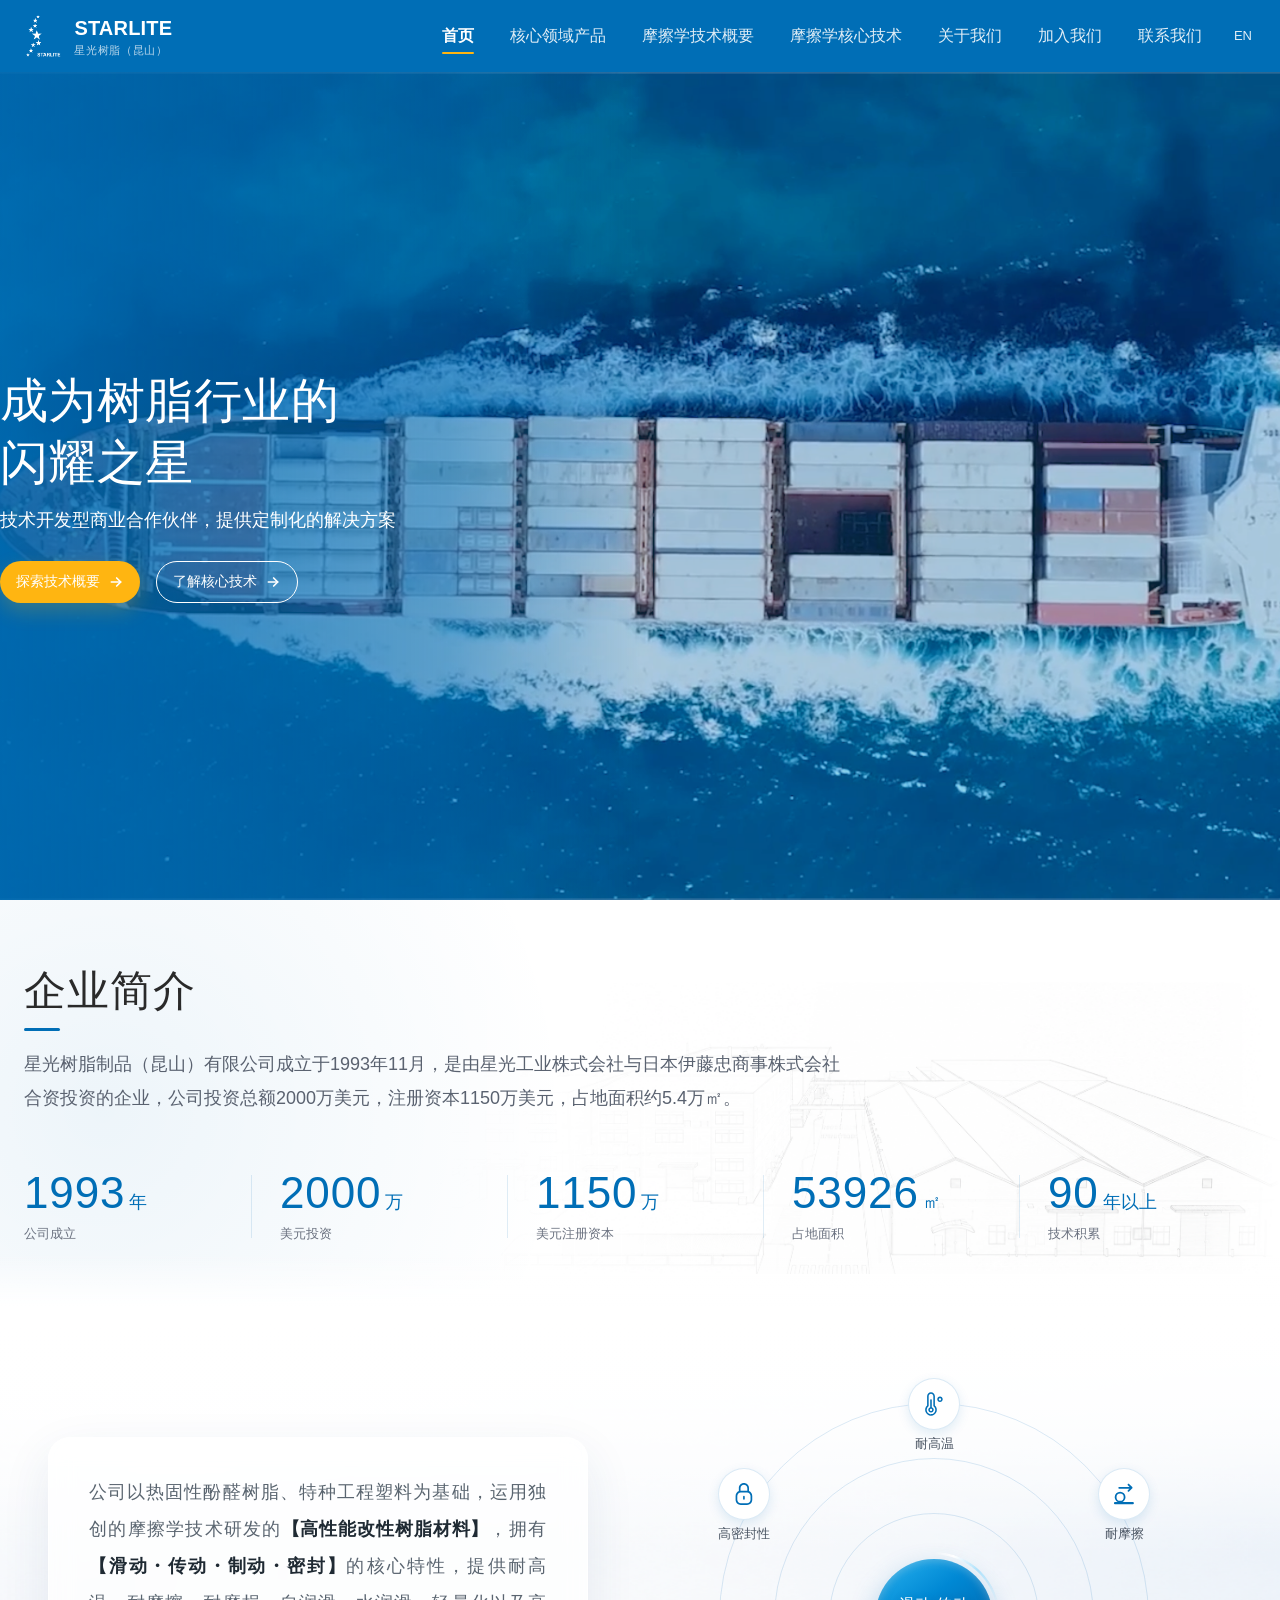
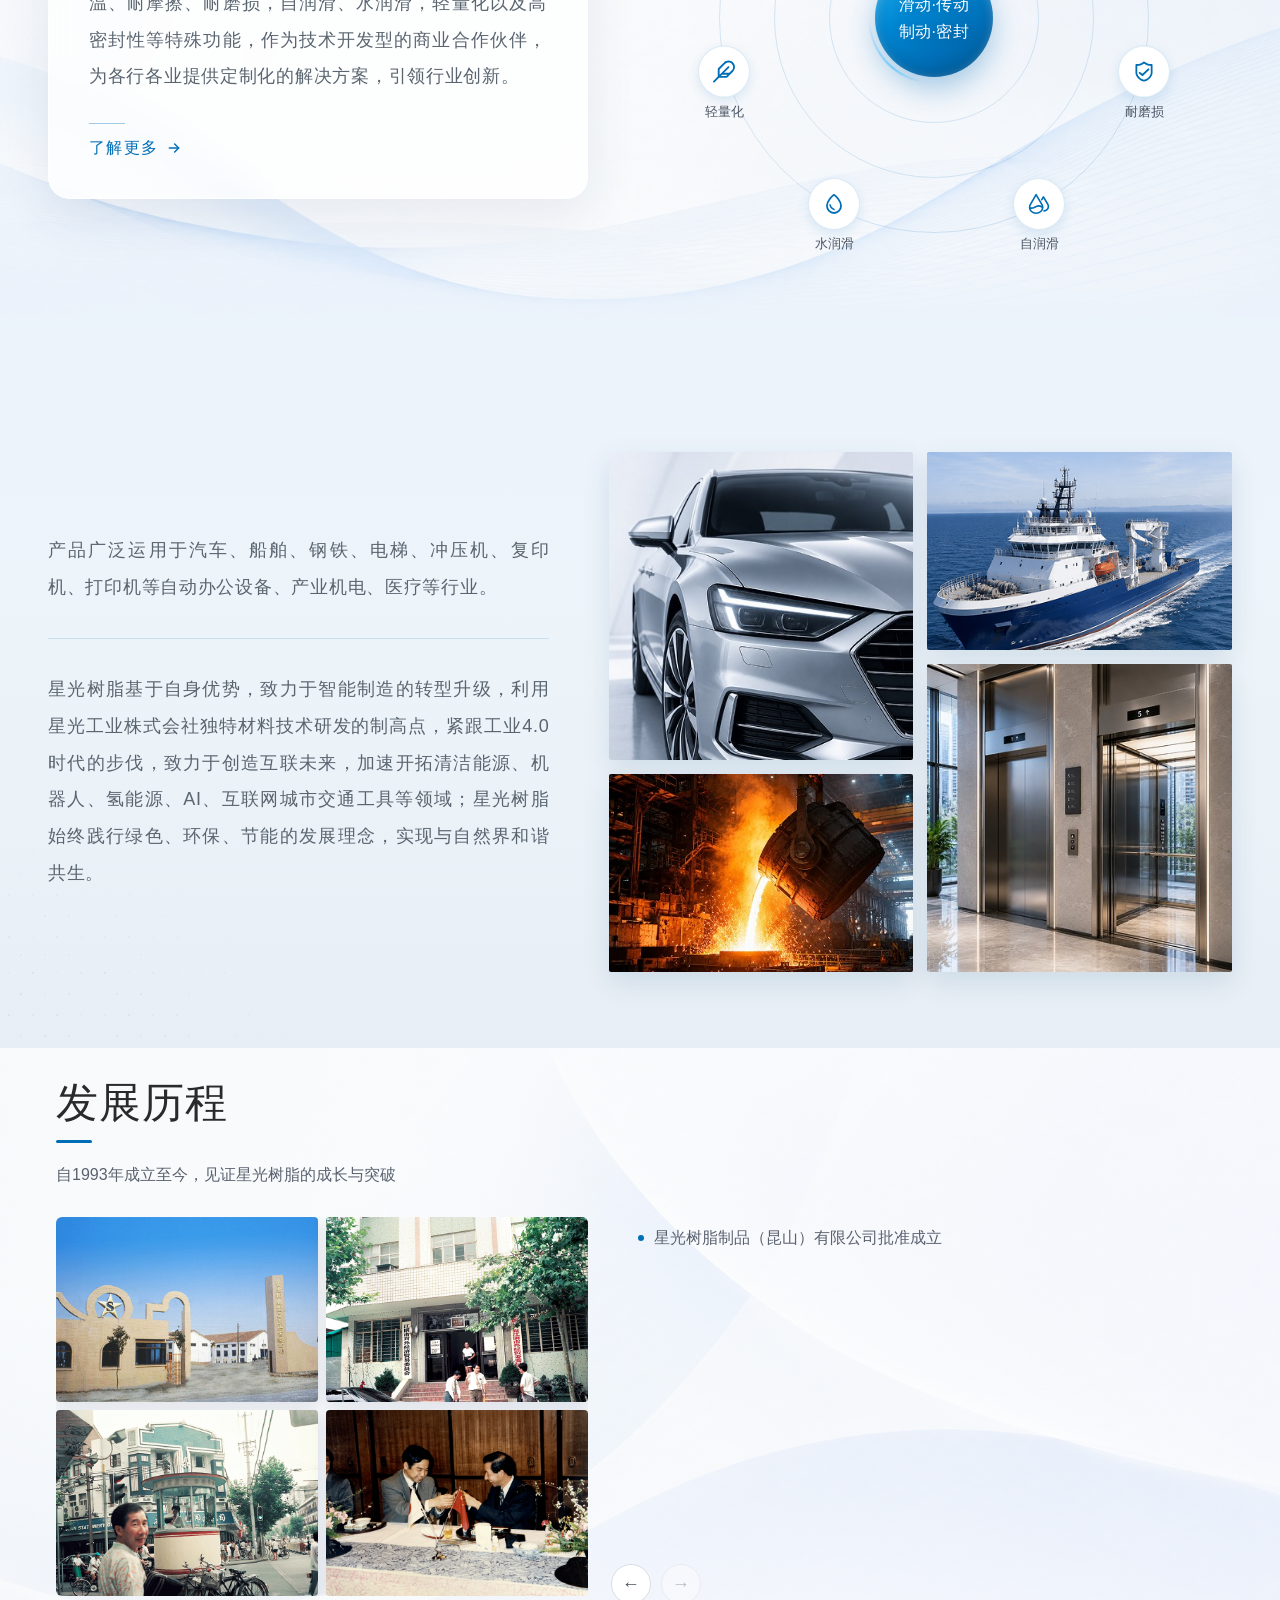
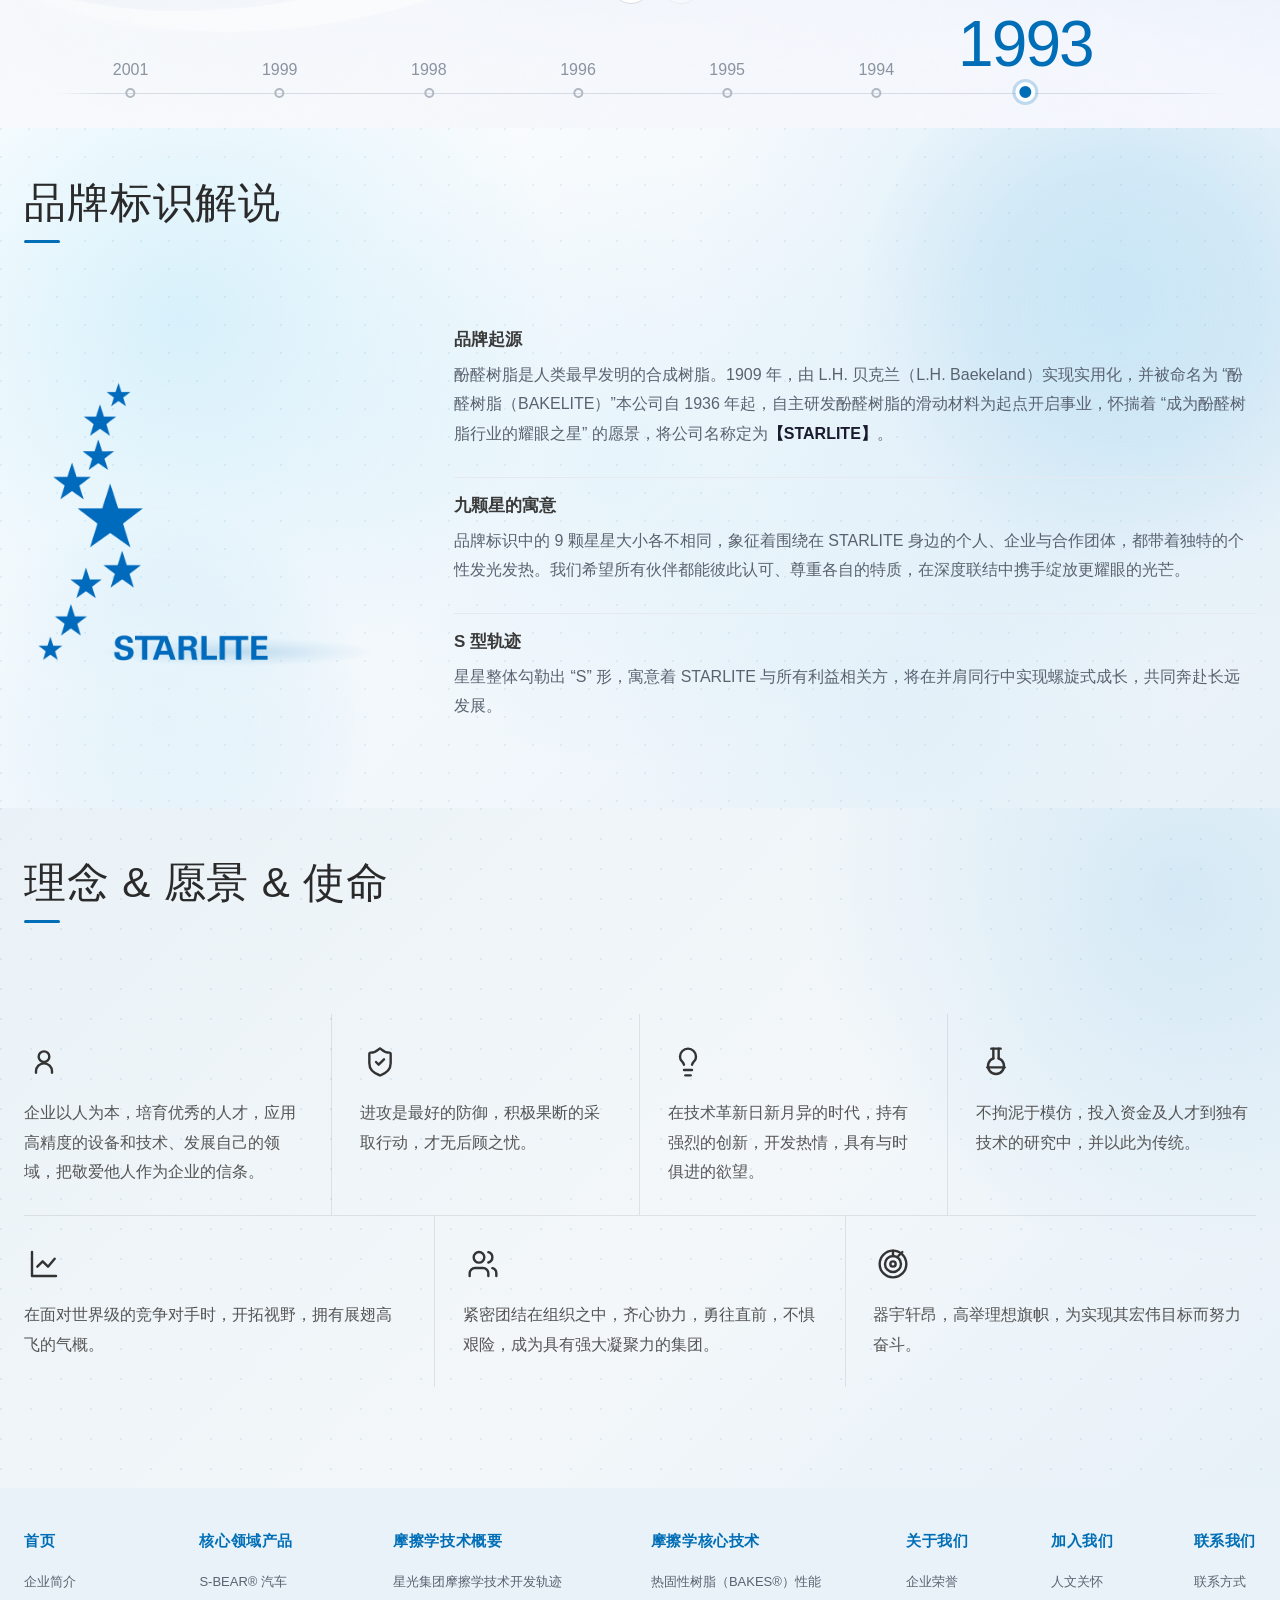
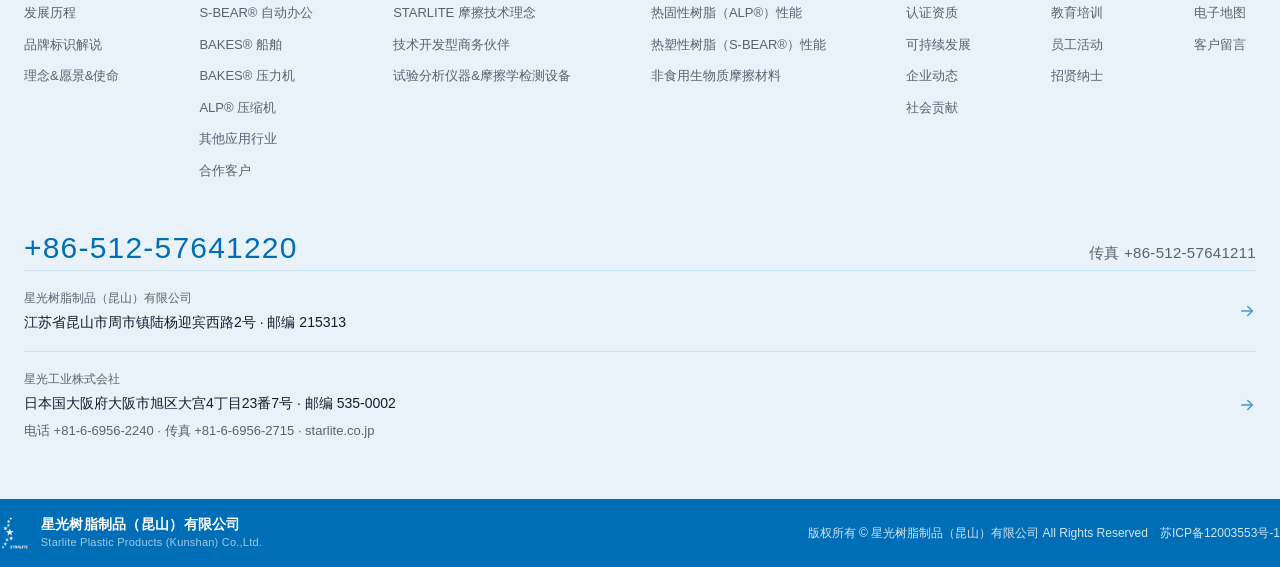
==== commit 1d966748: "Add files via upload" ====
--- a/index.html
+++ b/index.html
@@ -40,7 +40,7 @@
     .logo { display: flex; align-items: center; gap: 12px; }
     .logo-img { height: 48px; width: auto; object-fit: contain; display: block; }
     .logo-text { font-size: 20px; line-height: 1.35; font-weight: 700; color: var(--white); letter-spacing: 0.01em; }
-    .logo-sub { display: none; }
+    .logo-sub{display:block;font-size:11px;font-weight:500;color:rgba(255,255,255,.72);letter-spacing:.06em;line-height:1.3;margin-top:1px;white-space:nowrap}
     [id] { scroll-margin-top: 88px; }
     .nav { display: flex; gap: 4px; align-items: stretch; margin-left: auto; }
     .nav > li { list-style: none; position: static; }
@@ -2725,7 +2725,6 @@
       .resin-panel-visual { position: static; order: -1; width: 100%; max-width: 380px; margin: 0 auto 12px; pointer-events: auto; }
     }
     @media (max-width: 768px) {
-      .nav { display: none; }
       .grid-2, .grid-3 { grid-template-columns: 1fr; }
       .footer-main { padding: 40px 20px 0; }
       .footer-links { display: grid; grid-template-columns: repeat(2, minmax(0, 1fr)); gap: 28px 16px; }
@@ -3011,6 +3010,26 @@
       .history-lightbox-nav { background: var(--white); }
       .hero h1 { font-size: 32px; }
     }
+    .nav-toggle{display:none;width:42px;height:42px;margin-left:4px;padding:0;border:none;background:transparent;cursor:pointer;flex-direction:column;align-items:center;justify-content:center;gap:5px;flex-shrink:0}
+    .nav-toggle span{display:block;width:18px;height:2px;background:#fff;border-radius:1px;transition:transform .25s ease,opacity .2s}
+    .header.is-nav-open .nav-toggle span:nth-child(1){transform:translateY(7px) rotate(45deg)}
+    .header.is-nav-open .nav-toggle span:nth-child(2){opacity:0}
+    .header.is-nav-open .nav-toggle span:nth-child(3){transform:translateY(-7px) rotate(-45deg)}
+    @media(max-width:768px){
+      .header:has(.nav>li:hover),.header:has(.nav>li:focus-within){margin-bottom:0}
+      .nav-toggle{display:flex;margin-left:auto}
+      .nav{position:absolute;left:0;right:0;top:72px;display:flex;flex-direction:column;align-items:stretch;gap:0;margin:0;max-height:min(72vh,calc(100dvh - 72px));overflow:auto;-webkit-overflow-scrolling:touch;background:#fff;box-shadow:0 18px 40px rgba(0,40,80,.16);opacity:0;visibility:hidden;pointer-events:none;transform:translateY(-6px);transition:opacity .25s ease,visibility .25s,transform .25s ease;z-index:1002}
+      .header.is-nav-open .nav{opacity:1;visibility:visible;pointer-events:auto;transform:none}
+      .nav>li{width:100%;border-bottom:1px solid #EEF1F5}
+      .nav>li>a{height:auto;padding:14px 20px 8px;color:#1A1A2E;font-size:15px;font-weight:600}
+      .nav>li>a::after{display:none}
+      .nav>li>a:hover,.nav>li>a.active,.nav>li:hover>a{color:#006EB6;font-weight:600}
+      .header.is-nav-open .nav-dropdown{position:static;display:flex;flex-direction:column;flex-wrap:nowrap;align-items:stretch;justify-content:flex-start;gap:0;width:auto;margin:0;padding:0 20px 12px;background:transparent;border:none;box-shadow:none;opacity:1;visibility:visible;transform:none}
+      .nav>li:hover>.nav-dropdown{opacity:1;visibility:visible}
+      .nav-dropdown a{padding:7px 0;font-size:13px;color:#5A6270;white-space:normal}
+      .nav-dropdown a:hover{color:#006EB6}
+      body.is-nav-lock{overflow:hidden}
+    }
   </style>
 </head>
 <body>
@@ -3021,6 +3040,7 @@
         <img src="img/brand/logo-白.png" alt="STARLITE" class="logo-img">
         <div>
           <div class="logo-text">STARLITE</div>
+          <div class="logo-sub">星光树脂（昆山）</div>
         </div>
       </a>
       <ul class="nav">
@@ -3034,7 +3054,19 @@
           </ul>
         </li>
         <li>
-          <a href="innovation.html">创新中心</a>
+          <a href="fields.html">核心领域产品</a>
+          <ul class="nav-dropdown">
+            <li><a href="fields.html#sbear">S-BEAR® 汽车</a></li>
+            <li><a href="fields.html#sbear-office">S-BEAR® 自动办公</a></li>
+            <li><a href="fields.html#bakes">BAKES® 船舶</a></li>
+            <li><a href="fields.html#bakes-press">BAKES® 压力机</a></li>
+            <li><a href="fields.html#alp">ALP® 压缩机</a></li>
+            <li><a href="fields.html#bakes-other">其他应用行业</a></li>
+            <li><a href="fields.html#clients">合作客户</a></li>
+          </ul>
+        </li>
+        <li>
+          <a href="innovation.html">摩擦学技术概要</a>
           <ul class="nav-dropdown">
             <li><a href="innovation.html#timeline">星光集团摩擦学技术开发轨迹</a></li>
             <li><a href="innovation.html#tribology">STARLITE 摩擦技术理念</a></li>
@@ -3043,14 +3075,12 @@
           </ul>
         </li>
         <li class="nav-has-mega">
-          <a href="products.html">产品核心</a>
+          <a href="products.html">摩擦学核心技术</a>
           <ul class="nav-dropdown">
             <li><a href="products.html#bakes">热固性树脂（BAKES®）性能</a></li>
             <li><a href="products.html#alp">热固性树脂（ALP®）性能</a></li>
             <li><a href="products.html#sbear">热塑性树脂（S-BEAR®）性能</a></li>
             <li><a href="products.html#biomass">非食用生物质摩擦材料</a></li>
-            <li><a href="products.html#other">暑热灾害对策用产品及其他事业</a></li>
-            <li><a href="products.html#clients">合作客户</a></li>
           </ul>
         </li>
         <li>
@@ -3081,6 +3111,7 @@
           </ul>
         </li>
       </ul>
+      <button class="nav-toggle" type="button" aria-label="打开菜单" aria-expanded="false"><span></span><span></span><span></span></button>
       <div class="lang-switch"><button class="lang-btn" type="button" data-lang="zh" aria-label="切换语言">EN</button></div>
     </div>
   </header>
@@ -3094,8 +3125,8 @@
         <h1>成为树脂行业的<br>闪耀之星</h1>
         <p class="hero-desc">技术开发型商业合作伙伴，提供定制化的解决方案</p>
         <div class="hero-btns">
-          <a href="innovation.html" class="btn btn-primary">探索创新中心<svg class="btn-arrow" viewBox="0 0 24 24" fill="none" stroke="currentColor" stroke-width="2.5" stroke-linecap="round" stroke-linejoin="round" aria-hidden="true"><path d="M5 12h14"/><path d="M13 6l6 6-6 6"/></svg></a>
-          <a href="products.html" class="btn btn-outline">了解产品核心<svg class="btn-arrow" viewBox="0 0 24 24" fill="none" stroke="currentColor" stroke-width="2.5" stroke-linecap="round" stroke-linejoin="round" aria-hidden="true"><path d="M5 12h14"/><path d="M13 6l6 6-6 6"/></svg></a>
+          <a href="innovation.html" class="btn btn-primary">探索技术概要<svg class="btn-arrow" viewBox="0 0 24 24" fill="none" stroke="currentColor" stroke-width="2.5" stroke-linecap="round" stroke-linejoin="round" aria-hidden="true"><path d="M5 12h14"/><path d="M13 6l6 6-6 6"/></svg></a>
+          <a href="products.html" class="btn btn-outline">了解核心技术<svg class="btn-arrow" viewBox="0 0 24 24" fill="none" stroke="currentColor" stroke-width="2.5" stroke-linecap="round" stroke-linejoin="round" aria-hidden="true"><path d="M5 12h14"/><path d="M13 6l6 6-6 6"/></svg></a>
         </div>
       </div>
     </div>
@@ -3197,16 +3228,16 @@
         <div class="app-areas-visual reveal-right" style="--reveal-delay:120ms">
           <div class="app-areas-mosaic" id="appAreasMosaic">
             <div class="app-areas-col">
-              <a href="products.html#sbear" class="app-areas-tile" data-slot="0" aria-label="汽车应用领域">
+              <a href="fields.html#sbear" class="app-areas-tile" data-slot="0" aria-label="汽车应用领域">
                 <div class="app-areas-slides">
-                  <div class="app-areas-slide is-active" data-product="sbear">
+                  <div class="app-areas-slide is-active" data-product="sbear" data-href="fields.html#sbear">
                     <img src="img/applications/汽车动力列车.jpg" alt="" loading="lazy">
                     <span class="app-areas-slide-label">
                       <span class="app-areas-slide-icon" aria-hidden="true"><img src="img/icons/汽车.svg" alt=""></span>
                       <span class="app-areas-slide-name">汽车</span>
                     </span>
                   </div>
-                  <div class="app-areas-slide" data-product="alp">
+                  <div class="app-areas-slide" data-product="alp" data-href="fields.html#bakes-press">
                     <img src="img/applications/冲压机.jpg" alt="" loading="lazy">
                     <span class="app-areas-slide-label">
                       <span class="app-areas-slide-icon" aria-hidden="true"><img src="img/icons/冲压机.svg" alt=""></span>
@@ -3215,16 +3246,16 @@
                   </div>
                 </div>
               </a>
-              <a href="products.html#bakes" class="app-areas-tile" data-slot="1" aria-label="钢铁应用领域">
+              <a href="fields.html#bakes-other" class="app-areas-tile" data-slot="1" aria-label="钢铁应用领域">
                 <div class="app-areas-slides">
-                  <div class="app-areas-slide is-active" data-product="bakes">
+                  <div class="app-areas-slide is-active" data-product="bakes" data-href="fields.html#bakes-other">
                     <img src="img/applications/钢铁.jpg" alt="" loading="lazy">
                     <span class="app-areas-slide-label">
                       <span class="app-areas-slide-icon" aria-hidden="true"><img src="img/icons/钢铁.svg" alt=""></span>
                       <span class="app-areas-slide-name">钢铁</span>
                     </span>
                   </div>
-                  <div class="app-areas-slide" data-product="bakes">
+                  <div class="app-areas-slide" data-product="bakes" data-href="fields.html#bakes-other">
                     <img src="img/applications/产业机电.jpg" alt="" loading="lazy">
                     <span class="app-areas-slide-label">
                       <span class="app-areas-slide-icon" aria-hidden="true"><img src="img/icons/产业机电.svg" alt=""></span>
@@ -3235,16 +3266,16 @@
               </a>
             </div>
             <div class="app-areas-col app-areas-col--offset">
-              <a href="products.html#bakes" class="app-areas-tile" data-slot="2" aria-label="船舶应用领域">
+              <a href="fields.html#bakes" class="app-areas-tile" data-slot="2" aria-label="船舶应用领域">
                 <div class="app-areas-slides">
-                  <div class="app-areas-slide is-active" data-product="bakes">
+                  <div class="app-areas-slide is-active" data-product="bakes" data-href="fields.html#bakes">
                     <img src="img/applications/船舶.jpg" alt="" loading="lazy">
                     <span class="app-areas-slide-label">
                       <span class="app-areas-slide-icon" aria-hidden="true"><img src="img/icons/船舶.svg" alt=""></span>
                       <span class="app-areas-slide-name">船舶</span>
                     </span>
                   </div>
-                  <div class="app-areas-slide" data-product="sbear">
+                  <div class="app-areas-slide" data-product="sbear" data-href="fields.html#sbear-office">
                     <img src="img/applications/打印机.jpg" alt="" loading="lazy">
                     <span class="app-areas-slide-label">
                       <span class="app-areas-slide-icon" aria-hidden="true"><img src="img/icons/打印机.svg" alt=""></span>
@@ -3253,16 +3284,16 @@
                   </div>
                 </div>
               </a>
-              <a href="products.html#bakes" class="app-areas-tile" data-slot="3" aria-label="电梯应用领域">
+              <a href="fields.html#bakes-other" class="app-areas-tile" data-slot="3" aria-label="电梯应用领域">
                 <div class="app-areas-slides">
-                  <div class="app-areas-slide is-active" data-product="bakes">
+                  <div class="app-areas-slide is-active" data-product="bakes" data-href="fields.html#bakes-other">
                     <img src="img/applications/电梯.jpg" alt="" loading="lazy">
                     <span class="app-areas-slide-label">
                       <span class="app-areas-slide-icon" aria-hidden="true"><img src="img/icons/电梯.svg" alt=""></span>
                       <span class="app-areas-slide-name">电梯</span>
                     </span>
                   </div>
-                  <div class="app-areas-slide" data-product="bakes">
+                  <div class="app-areas-slide" data-product="bakes" data-href="fields.html#bakes-other">
                     <img src="img/applications/医疗.jpg" alt="" loading="lazy">
                     <span class="app-areas-slide-label">
                       <span class="app-areas-slide-icon" aria-hidden="true"><img src="img/icons/医疗.svg" alt=""></span>
@@ -3436,7 +3467,19 @@
             </ul>
           </div>
           <div class="footer-col">
-            <h4>创新中心</h4>
+            <h4>核心领域产品</h4>
+            <ul>
+              <li><a href="fields.html#sbear">S-BEAR® 汽车</a></li>
+              <li><a href="fields.html#sbear-office">S-BEAR® 自动办公</a></li>
+              <li><a href="fields.html#bakes">BAKES® 船舶</a></li>
+              <li><a href="fields.html#bakes-press">BAKES® 压力机</a></li>
+              <li><a href="fields.html#alp">ALP® 压缩机</a></li>
+              <li><a href="fields.html#bakes-other">其他应用行业</a></li>
+              <li><a href="fields.html#clients">合作客户</a></li>
+            </ul>
+          </div>
+          <div class="footer-col">
+            <h4>摩擦学技术概要</h4>
             <ul>
               <li><a href="innovation.html#timeline">星光集团摩擦学技术开发轨迹</a></li>
               <li><a href="innovation.html#tribology">STARLITE 摩擦技术理念</a></li>
@@ -3445,14 +3488,12 @@
             </ul>
           </div>
           <div class="footer-col">
-            <h4>产品核心</h4>
+            <h4>摩擦学核心技术</h4>
             <ul>
               <li><a href="products.html#bakes">热固性树脂（BAKES®）性能</a></li>
               <li><a href="products.html#alp">热固性树脂（ALP®）性能</a></li>
               <li><a href="products.html#sbear">热塑性树脂（S-BEAR®）性能</a></li>
               <li><a href="products.html#biomass">非食用生物质摩擦材料</a></li>
-              <li><a href="products.html#other">暑热灾害对策用产品及其他事业</a></li>
-              <li><a href="products.html#clients">合作客户</a></li>
             </ul>
           </div>
           <div class="footer-col">
@@ -4451,8 +4492,8 @@
   function syncTileLink(tile) {
     var active = tile.querySelector('.app-areas-slide.is-active') || tile.querySelector('.app-areas-slide');
     if (!active) return;
-    var product = active.getAttribute('data-product') || 'bakes';
-    tile.setAttribute('href', 'products.html#' + product);
+    var href = active.getAttribute('data-href');
+    if (href) tile.setAttribute('href', href);
     var name = active.querySelector('.app-areas-slide-name');
     if (name) tile.setAttribute('aria-label', name.textContent.trim() + '应用领域');
   }
@@ -4513,5 +4554,38 @@
 })();
 
 </script>
+<script>
+(function(){
+  var header = document.querySelector('.header');
+  var toggle = document.querySelector('.nav-toggle');
+  var nav = header && header.querySelector('.nav');
+  if (!header || !toggle || !nav) return;
+  function closeNav(){
+    header.classList.remove('is-nav-open');
+    document.body.classList.remove('is-nav-lock');
+    toggle.setAttribute('aria-expanded','false');
+    toggle.setAttribute('aria-label','打开菜单');
+  }
+  function openNav(){
+    header.classList.add('is-nav-open');
+    document.body.classList.add('is-nav-lock');
+    toggle.setAttribute('aria-expanded','true');
+    toggle.setAttribute('aria-label','关闭菜单');
+  }
+  toggle.addEventListener('click', function(){
+    if (header.classList.contains('is-nav-open')) closeNav();
+    else openNav();
+  });
+  nav.addEventListener('click', function(e){
+    if (e.target.closest('a')) closeNav();
+  });
+  document.addEventListener('keydown', function(e){
+    if (e.key === 'Escape') closeNav();
+  });
+  window.addEventListener('resize', function(){
+    if (window.matchMedia('(min-width:769px)').matches) closeNav();
+  });
+})();
+</script>
 </body>
 </html>
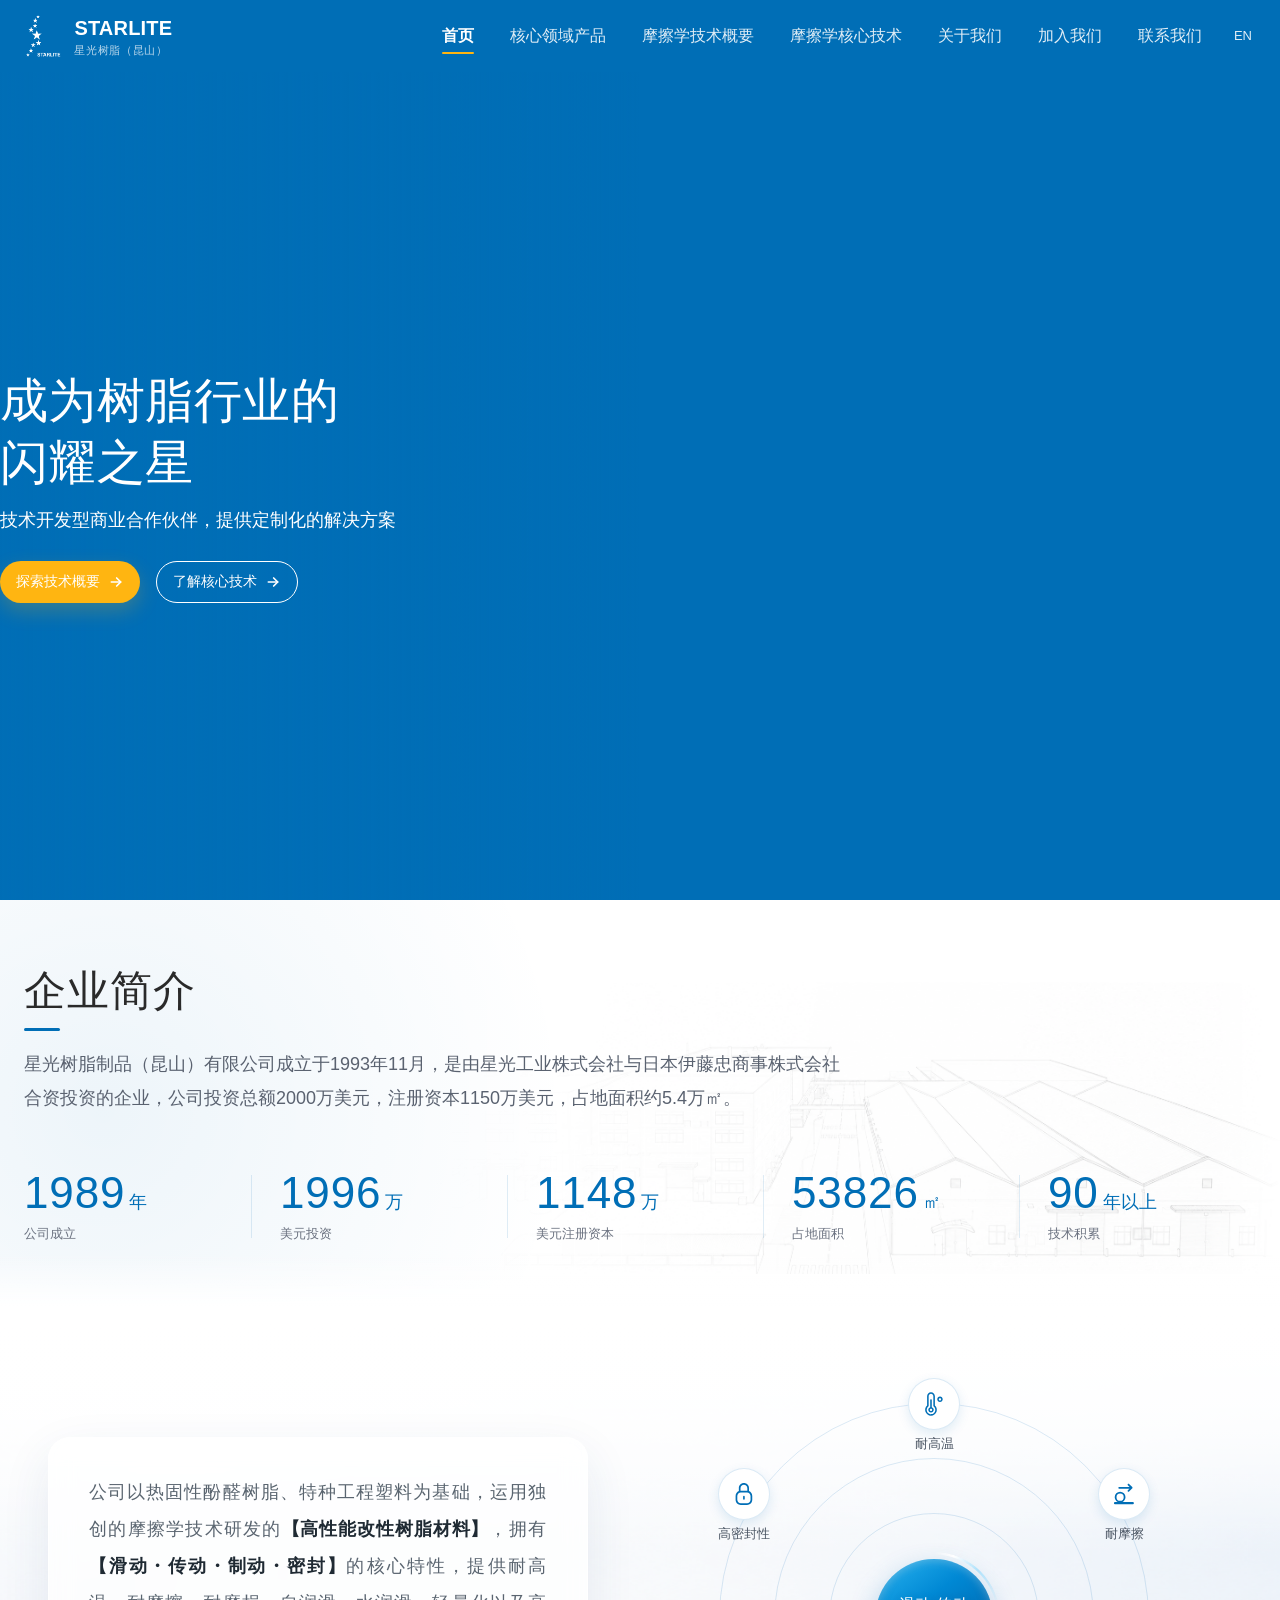
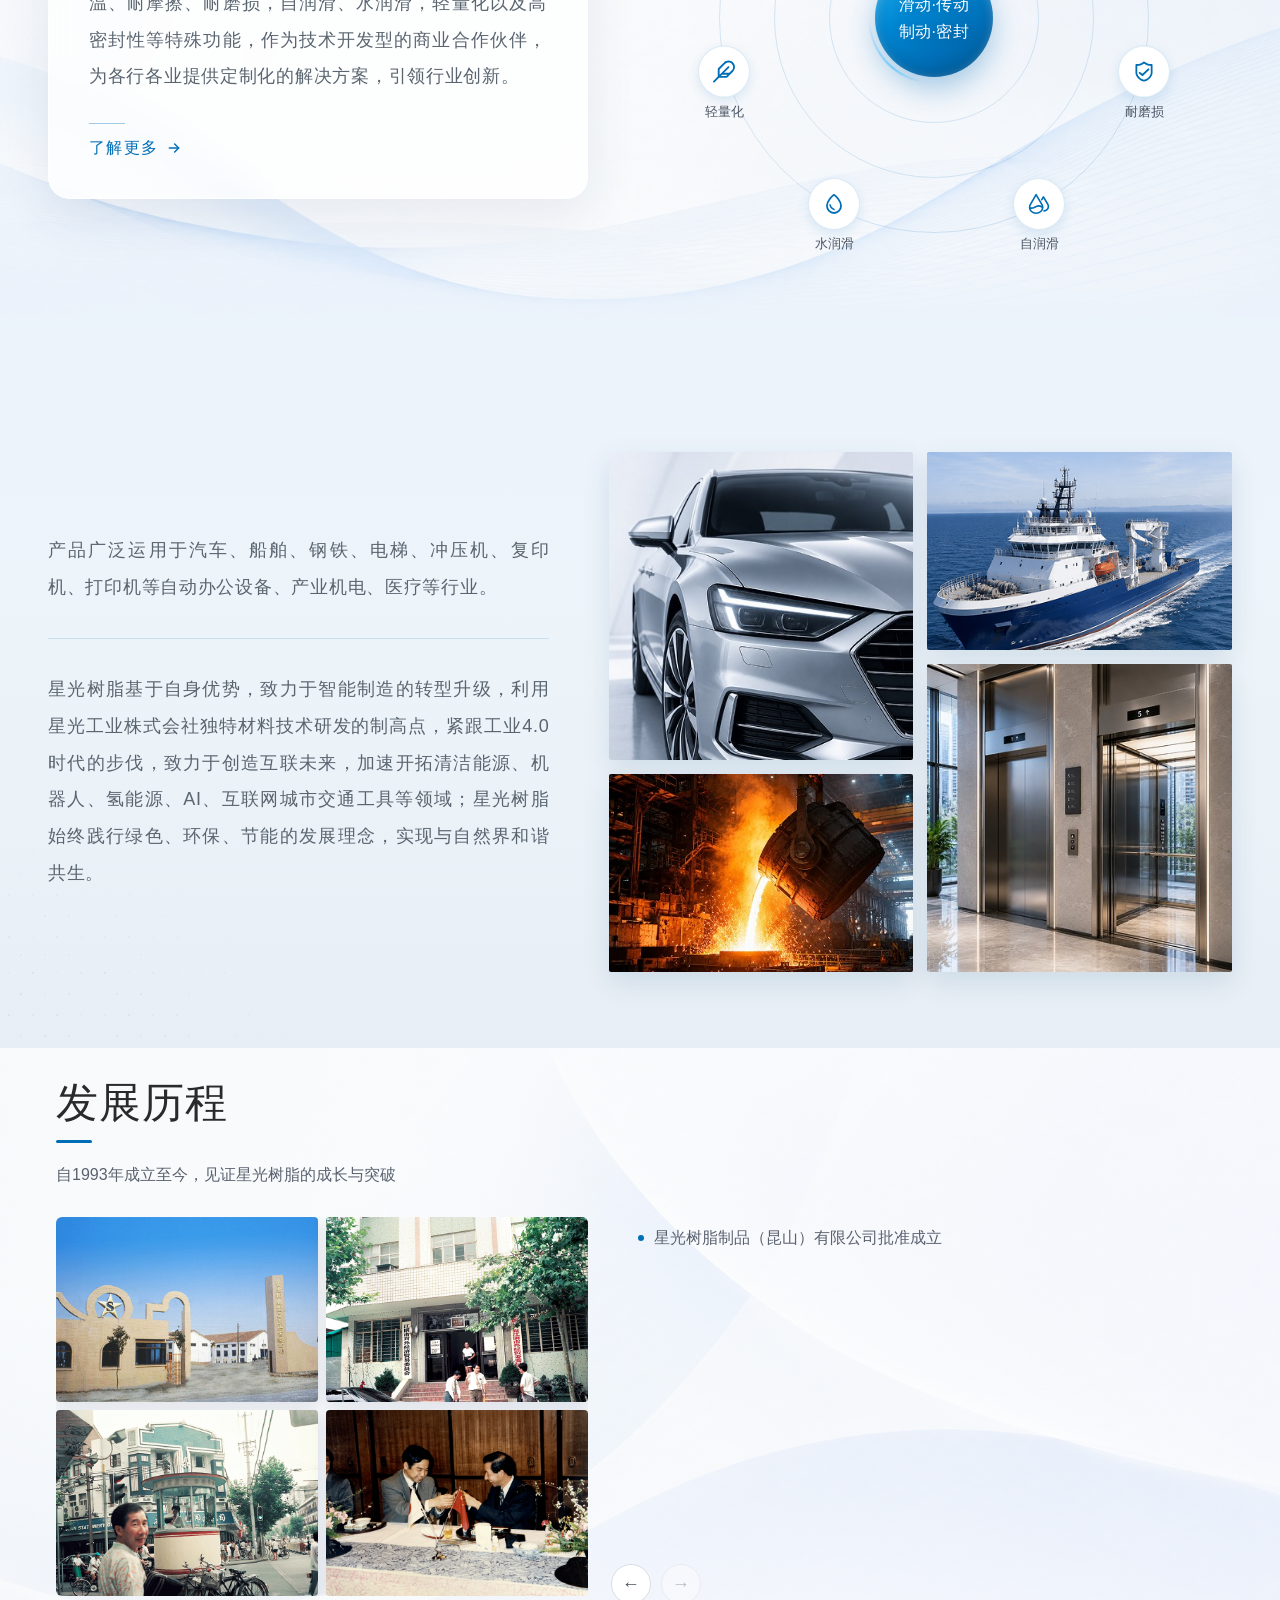
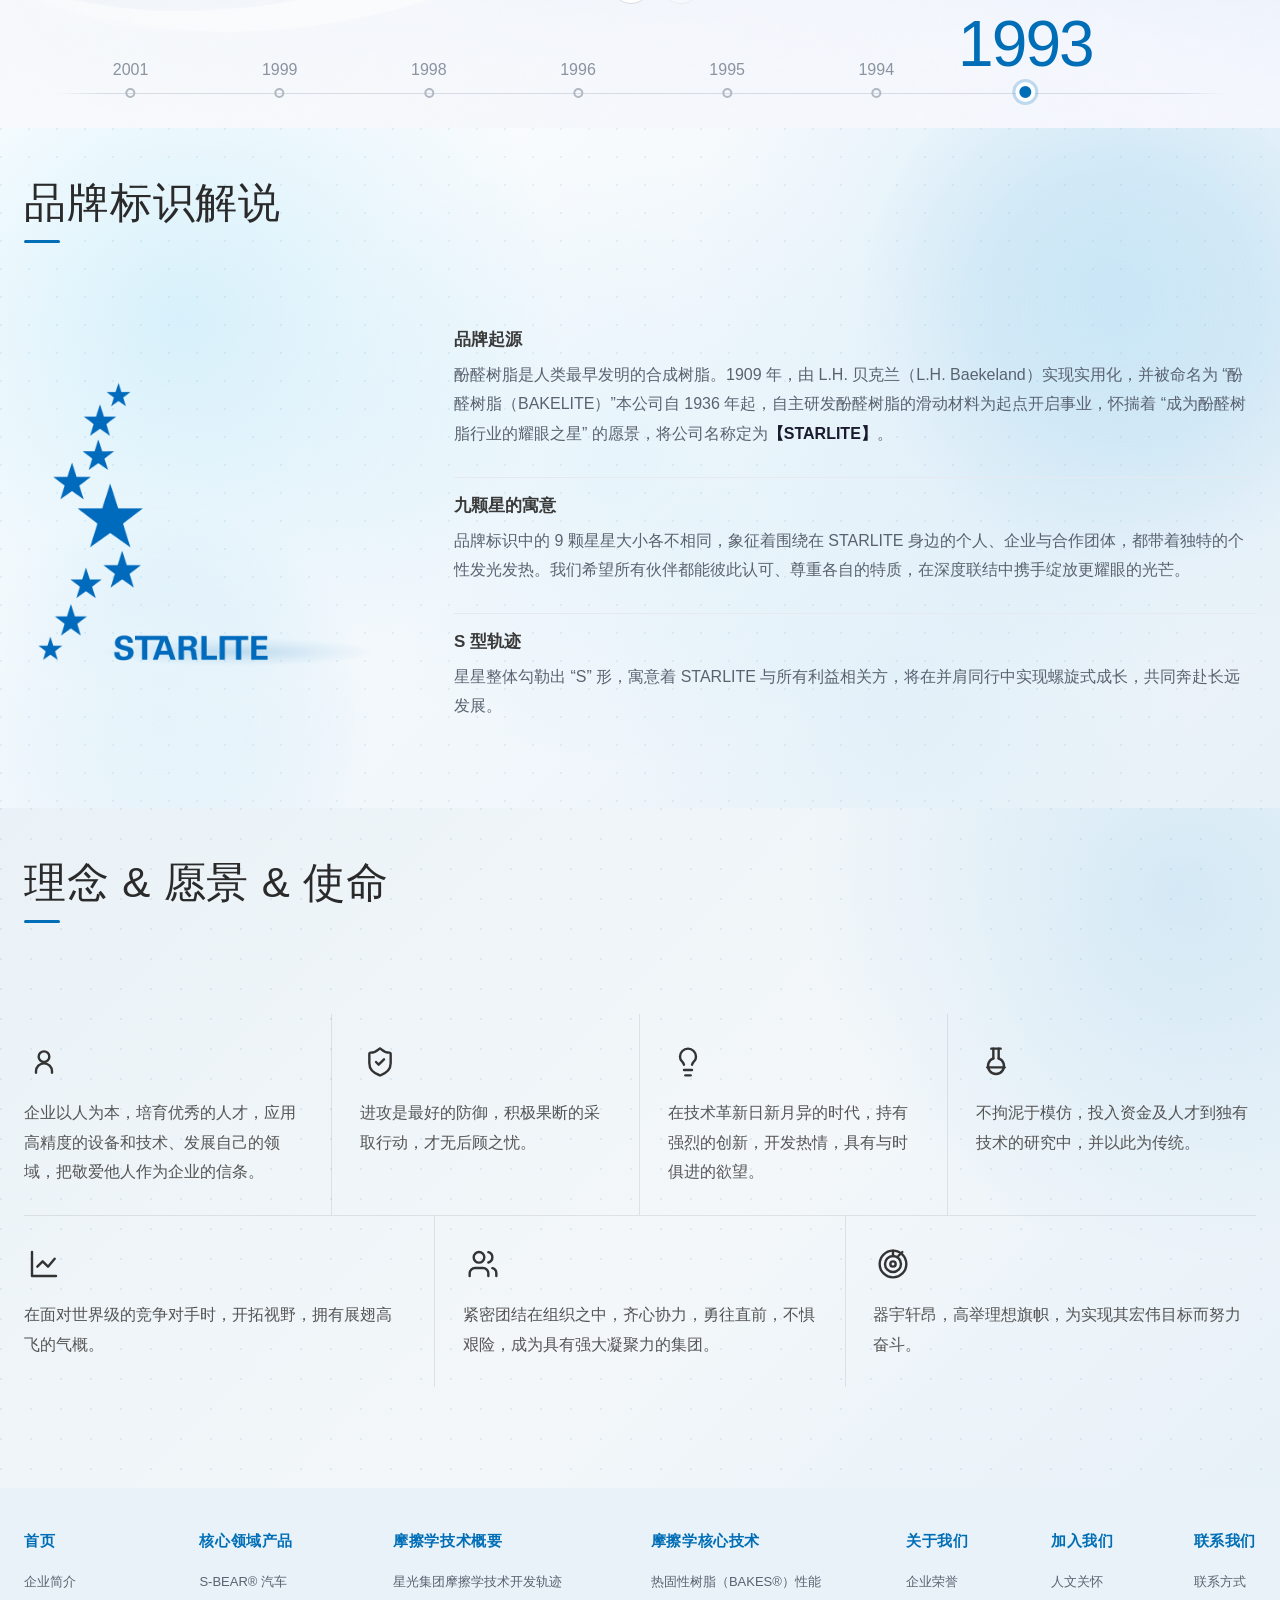
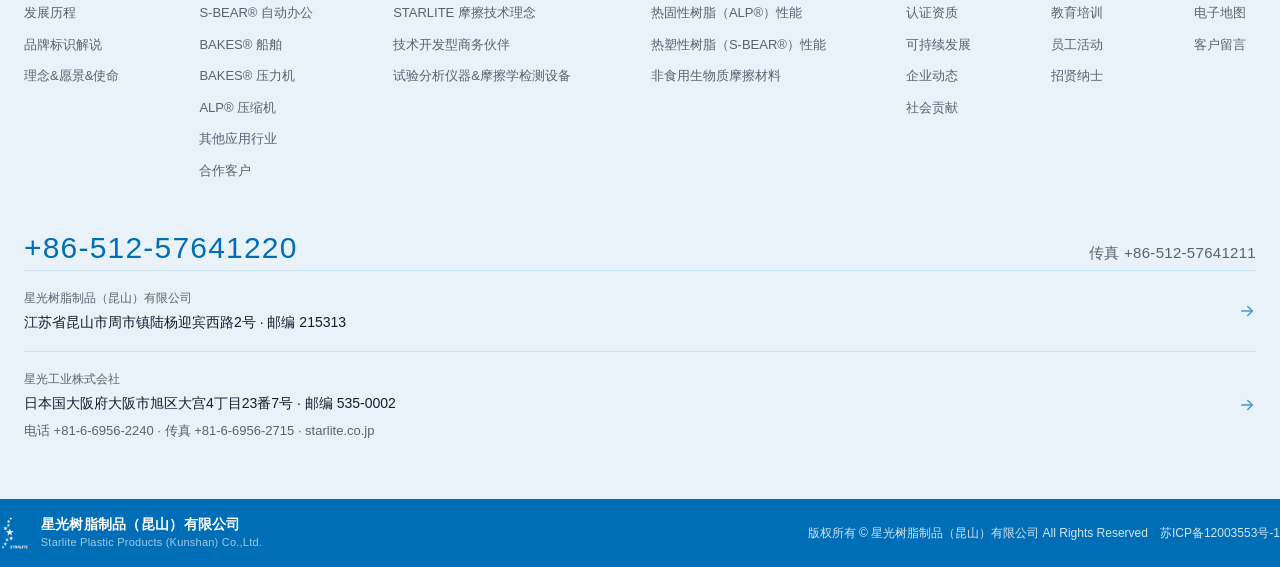
==== commit 0065144f: "Add files via upload" ====
--- a/index.html
+++ b/index.html
@@ -3119,7 +3119,7 @@
   <!-- Hero 主视觉区 -->
   <div class="hero-pin">
   <section class="hero">
-    <video class="hero-video" src="https://media.5gsy.com/index.mp4" poster="img/media/vcr.png" autoplay muted loop playsinline preload="metadata" aria-label="首页主视觉"></video>
+    <video class="hero-video" src="https://media.5gsy.com/index.mp4" autoplay muted loop playsinline preload="auto" aria-label="首页主视觉"></video>
     <div class="hero-overlay">
       <div class="hero-content reveal-hero">
         <h1>成为树脂行业的<br>闪耀之星</h1>
@@ -3622,9 +3622,25 @@
   }
 
   if (heroSection) {
-    requestAnimationFrame(function(){
-      heroSection.classList.add('is-ready');
-    });
+    (function readyHero(){
+      var video = heroSection.querySelector('.hero-video');
+      var done = false;
+      function mark(){
+        if (done) return;
+        done = true;
+        heroSection.classList.add('is-ready');
+      }
+      if (!video) {
+        requestAnimationFrame(mark);
+        return;
+      }
+      if (video.readyState >= 2) mark();
+      else {
+        video.addEventListener('loadeddata', mark, { once: true });
+        video.addEventListener('playing', mark, { once: true });
+        setTimeout(mark, 4000);
+      }
+    })();
 
     (function setupHeroScrollShrink() {
       var pin = heroSection.closest('.hero-pin') || heroSection.parentElement;
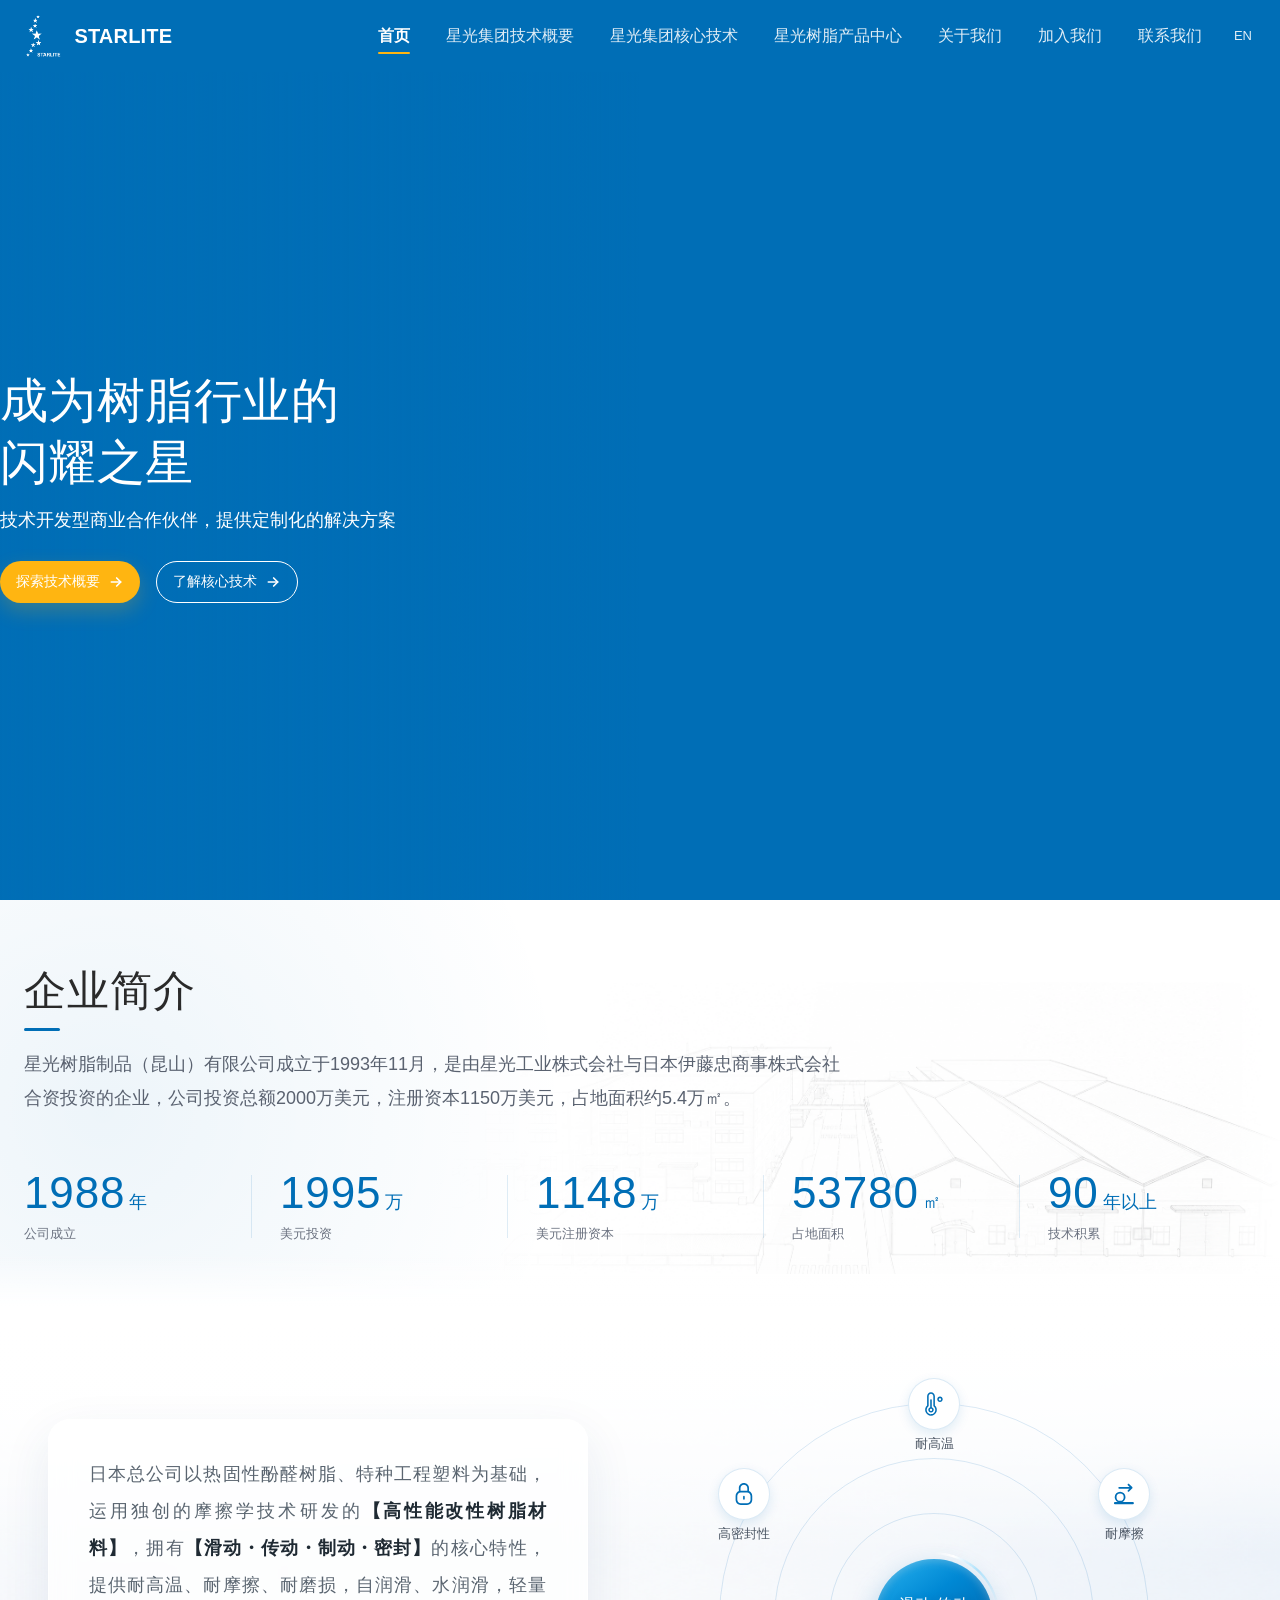
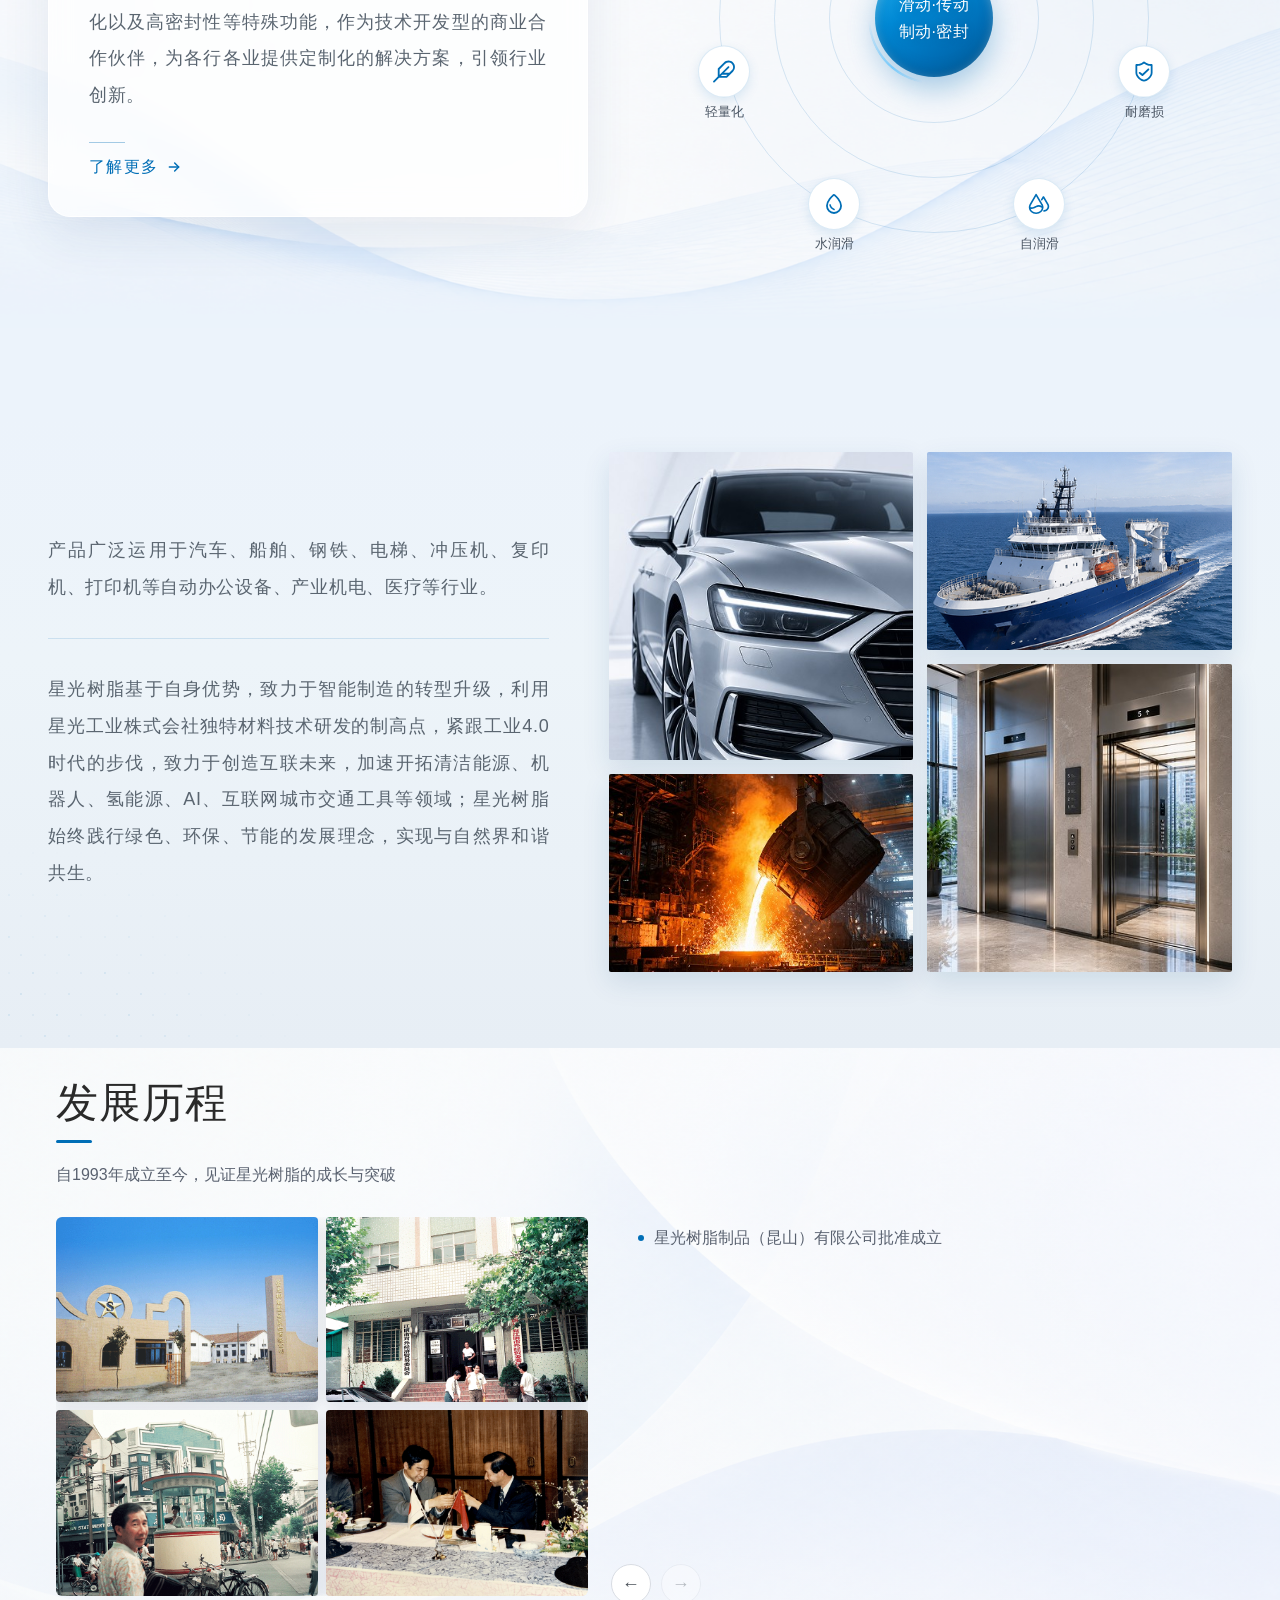
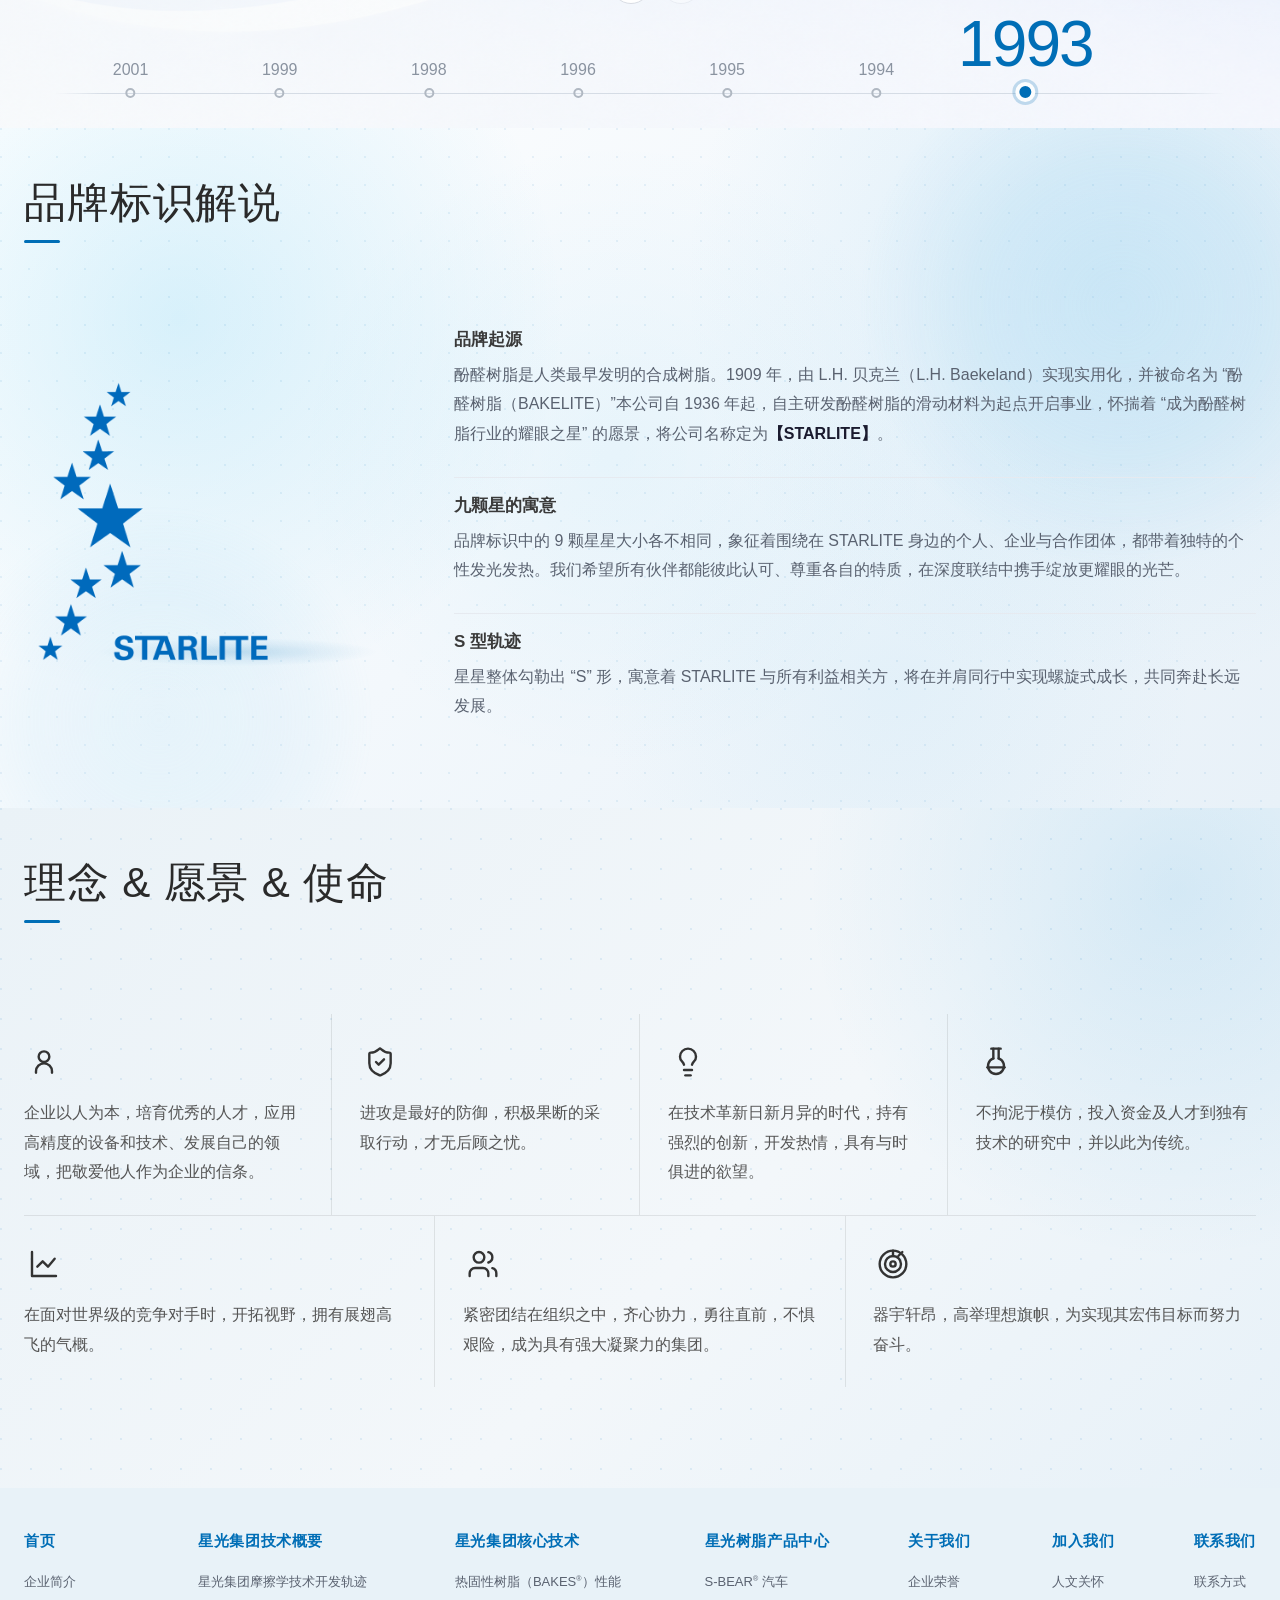
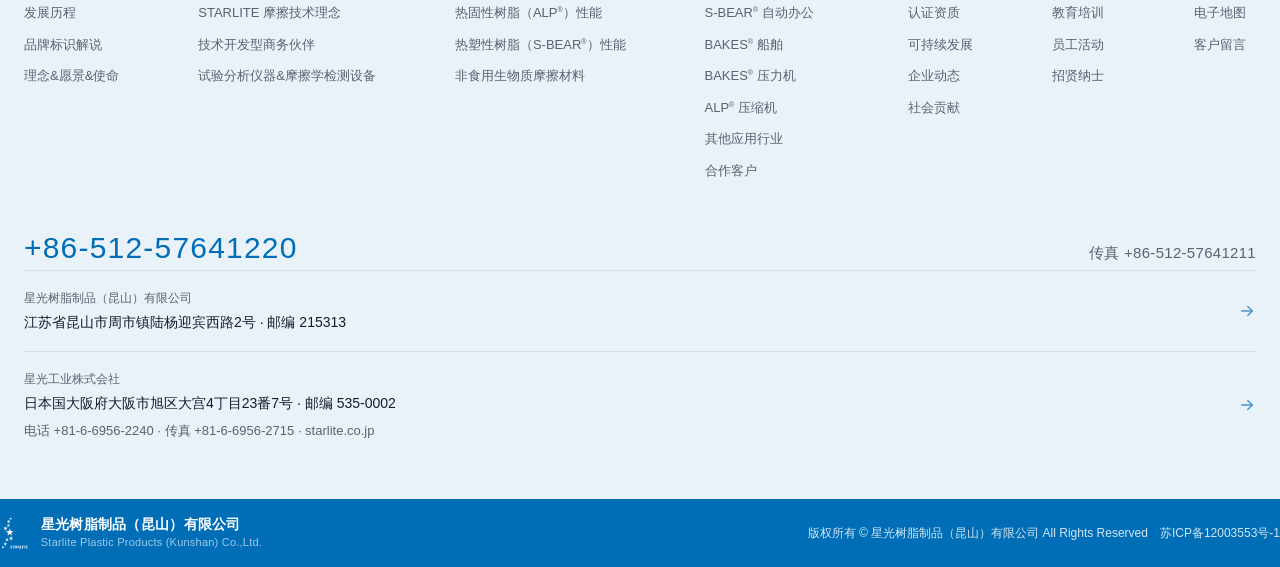
==== commit 408a9cbe: "Add files via upload" ====
--- a/index.html
+++ b/index.html
@@ -40,7 +40,7 @@
     .logo { display: flex; align-items: center; gap: 12px; }
     .logo-img { height: 48px; width: auto; object-fit: contain; display: block; }
     .logo-text { font-size: 20px; line-height: 1.35; font-weight: 700; color: var(--white); letter-spacing: 0.01em; }
-    .logo-sub{display:block;font-size:11px;font-weight:500;color:rgba(255,255,255,.72);letter-spacing:.06em;line-height:1.3;margin-top:1px;white-space:nowrap}
+    .logo-sub { display: none; }
     [id] { scroll-margin-top: 88px; }
     .nav { display: flex; gap: 4px; align-items: stretch; margin-left: auto; }
     .nav > li { list-style: none; position: static; }
@@ -3030,6 +3030,7 @@
       .nav-dropdown a:hover{color:#006EB6}
       body.is-nav-lock{overflow:hidden}
     }
+    sup.reg{font-size:.55em;font-weight:inherit;line-height:0;vertical-align:super;letter-spacing:0}
   </style>
 </head>
 <body>
@@ -3040,7 +3041,6 @@
         <img src="img/brand/logo-白.png" alt="STARLITE" class="logo-img">
         <div>
           <div class="logo-text">STARLITE</div>
-          <div class="logo-sub">星光树脂（昆山）</div>
         </div>
       </a>
       <ul class="nav">
@@ -3054,19 +3054,7 @@
           </ul>
         </li>
         <li>
-          <a href="fields.html">核心领域产品</a>
-          <ul class="nav-dropdown">
-            <li><a href="fields.html#sbear">S-BEAR® 汽车</a></li>
-            <li><a href="fields.html#sbear-office">S-BEAR® 自动办公</a></li>
-            <li><a href="fields.html#bakes">BAKES® 船舶</a></li>
-            <li><a href="fields.html#bakes-press">BAKES® 压力机</a></li>
-            <li><a href="fields.html#alp">ALP® 压缩机</a></li>
-            <li><a href="fields.html#bakes-other">其他应用行业</a></li>
-            <li><a href="fields.html#clients">合作客户</a></li>
-          </ul>
-        </li>
-        <li>
-          <a href="innovation.html">摩擦学技术概要</a>
+          <a href="innovation.html">星光集团技术概要</a>
           <ul class="nav-dropdown">
             <li><a href="innovation.html#timeline">星光集团摩擦学技术开发轨迹</a></li>
             <li><a href="innovation.html#tribology">STARLITE 摩擦技术理念</a></li>
@@ -3075,12 +3063,24 @@
           </ul>
         </li>
         <li class="nav-has-mega">
-          <a href="products.html">摩擦学核心技术</a>
+          <a href="products.html">星光集团核心技术</a>
           <ul class="nav-dropdown">
-            <li><a href="products.html#bakes">热固性树脂（BAKES®）性能</a></li>
-            <li><a href="products.html#alp">热固性树脂（ALP®）性能</a></li>
-            <li><a href="products.html#sbear">热塑性树脂（S-BEAR®）性能</a></li>
+            <li><a href="products.html#bakes">热固性树脂（BAKES<sup class="reg">®</sup>）性能</a></li>
+            <li><a href="products.html#alp">热固性树脂（ALP<sup class="reg">®</sup>）性能</a></li>
+            <li><a href="products.html#sbear">热塑性树脂（S-BEAR<sup class="reg">®</sup>）性能</a></li>
             <li><a href="products.html#biomass">非食用生物质摩擦材料</a></li>
+          </ul>
+        </li>
+        <li>
+          <a href="fields.html">星光树脂产品中心</a>
+          <ul class="nav-dropdown">
+            <li><a href="fields.html#sbear">S-BEAR<sup class="reg">®</sup> 汽车</a></li>
+            <li><a href="fields.html#sbear-office">S-BEAR<sup class="reg">®</sup> 自动办公</a></li>
+            <li><a href="fields.html#bakes">BAKES<sup class="reg">®</sup> 船舶</a></li>
+            <li><a href="fields.html#bakes-press">BAKES<sup class="reg">®</sup> 压力机</a></li>
+            <li><a href="fields.html#alp">ALP<sup class="reg">®</sup> 压缩机</a></li>
+            <li><a href="fields.html#bakes-other">其他应用行业</a></li>
+            <li><a href="fields.html#clients">合作客户</a></li>
           </ul>
         </li>
         <li>
@@ -3169,7 +3169,7 @@
     <div class="resin-intro">
       <div class="resin-intro-inner">
         <div class="resin-intro-copy reveal-left">
-          <p class="resin-intro-text">公司以热固性酚醛树脂、特种工程塑料为基础，运用独创的摩擦学技术研发的<strong>【高性能改性树脂材料】</strong>，拥有<strong>【滑动・传动・制动・密封】</strong>的核心特性，提供耐高温、耐摩擦、耐磨损，自润滑、水润滑，轻量化以及高密封性等特殊功能，作为技术开发型的商业合作伙伴，为各行各业提供定制化的解决方案，引领行业创新。</p>
+          <p class="resin-intro-text">日本总公司以热固性酚醛树脂、特种工程塑料为基础，运用独创的摩擦学技术研发的<strong>【高性能改性树脂材料】</strong>，拥有<strong>【滑动・传动・制动・密封】</strong>的核心特性，提供耐高温、耐摩擦、耐磨损，自润滑、水润滑，轻量化以及高密封性等特殊功能，作为技术开发型的商业合作伙伴，为各行各业提供定制化的解决方案，引领行业创新。</p>
           <a href="products.html" class="resin-intro-more">
             <span class="resin-intro-more-line" aria-hidden="true"></span>
             <span class="resin-intro-more-row">
@@ -3467,19 +3467,7 @@
             </ul>
           </div>
           <div class="footer-col">
-            <h4>核心领域产品</h4>
-            <ul>
-              <li><a href="fields.html#sbear">S-BEAR® 汽车</a></li>
-              <li><a href="fields.html#sbear-office">S-BEAR® 自动办公</a></li>
-              <li><a href="fields.html#bakes">BAKES® 船舶</a></li>
-              <li><a href="fields.html#bakes-press">BAKES® 压力机</a></li>
-              <li><a href="fields.html#alp">ALP® 压缩机</a></li>
-              <li><a href="fields.html#bakes-other">其他应用行业</a></li>
-              <li><a href="fields.html#clients">合作客户</a></li>
-            </ul>
-          </div>
-          <div class="footer-col">
-            <h4>摩擦学技术概要</h4>
+            <h4>星光集团技术概要</h4>
             <ul>
               <li><a href="innovation.html#timeline">星光集团摩擦学技术开发轨迹</a></li>
               <li><a href="innovation.html#tribology">STARLITE 摩擦技术理念</a></li>
@@ -3488,12 +3476,24 @@
             </ul>
           </div>
           <div class="footer-col">
-            <h4>摩擦学核心技术</h4>
+            <h4>星光集团核心技术</h4>
             <ul>
-              <li><a href="products.html#bakes">热固性树脂（BAKES®）性能</a></li>
-              <li><a href="products.html#alp">热固性树脂（ALP®）性能</a></li>
-              <li><a href="products.html#sbear">热塑性树脂（S-BEAR®）性能</a></li>
+              <li><a href="products.html#bakes">热固性树脂（BAKES<sup class="reg">®</sup>）性能</a></li>
+              <li><a href="products.html#alp">热固性树脂（ALP<sup class="reg">®</sup>）性能</a></li>
+              <li><a href="products.html#sbear">热塑性树脂（S-BEAR<sup class="reg">®</sup>）性能</a></li>
               <li><a href="products.html#biomass">非食用生物质摩擦材料</a></li>
+            </ul>
+          </div>
+          <div class="footer-col">
+            <h4>星光树脂产品中心</h4>
+            <ul>
+              <li><a href="fields.html#sbear">S-BEAR<sup class="reg">®</sup> 汽车</a></li>
+              <li><a href="fields.html#sbear-office">S-BEAR<sup class="reg">®</sup> 自动办公</a></li>
+              <li><a href="fields.html#bakes">BAKES<sup class="reg">®</sup> 船舶</a></li>
+              <li><a href="fields.html#bakes-press">BAKES<sup class="reg">®</sup> 压力机</a></li>
+              <li><a href="fields.html#alp">ALP<sup class="reg">®</sup> 压缩机</a></li>
+              <li><a href="fields.html#bakes-other">其他应用行业</a></li>
+              <li><a href="fields.html#clients">合作客户</a></li>
             </ul>
           </div>
           <div class="footer-col">
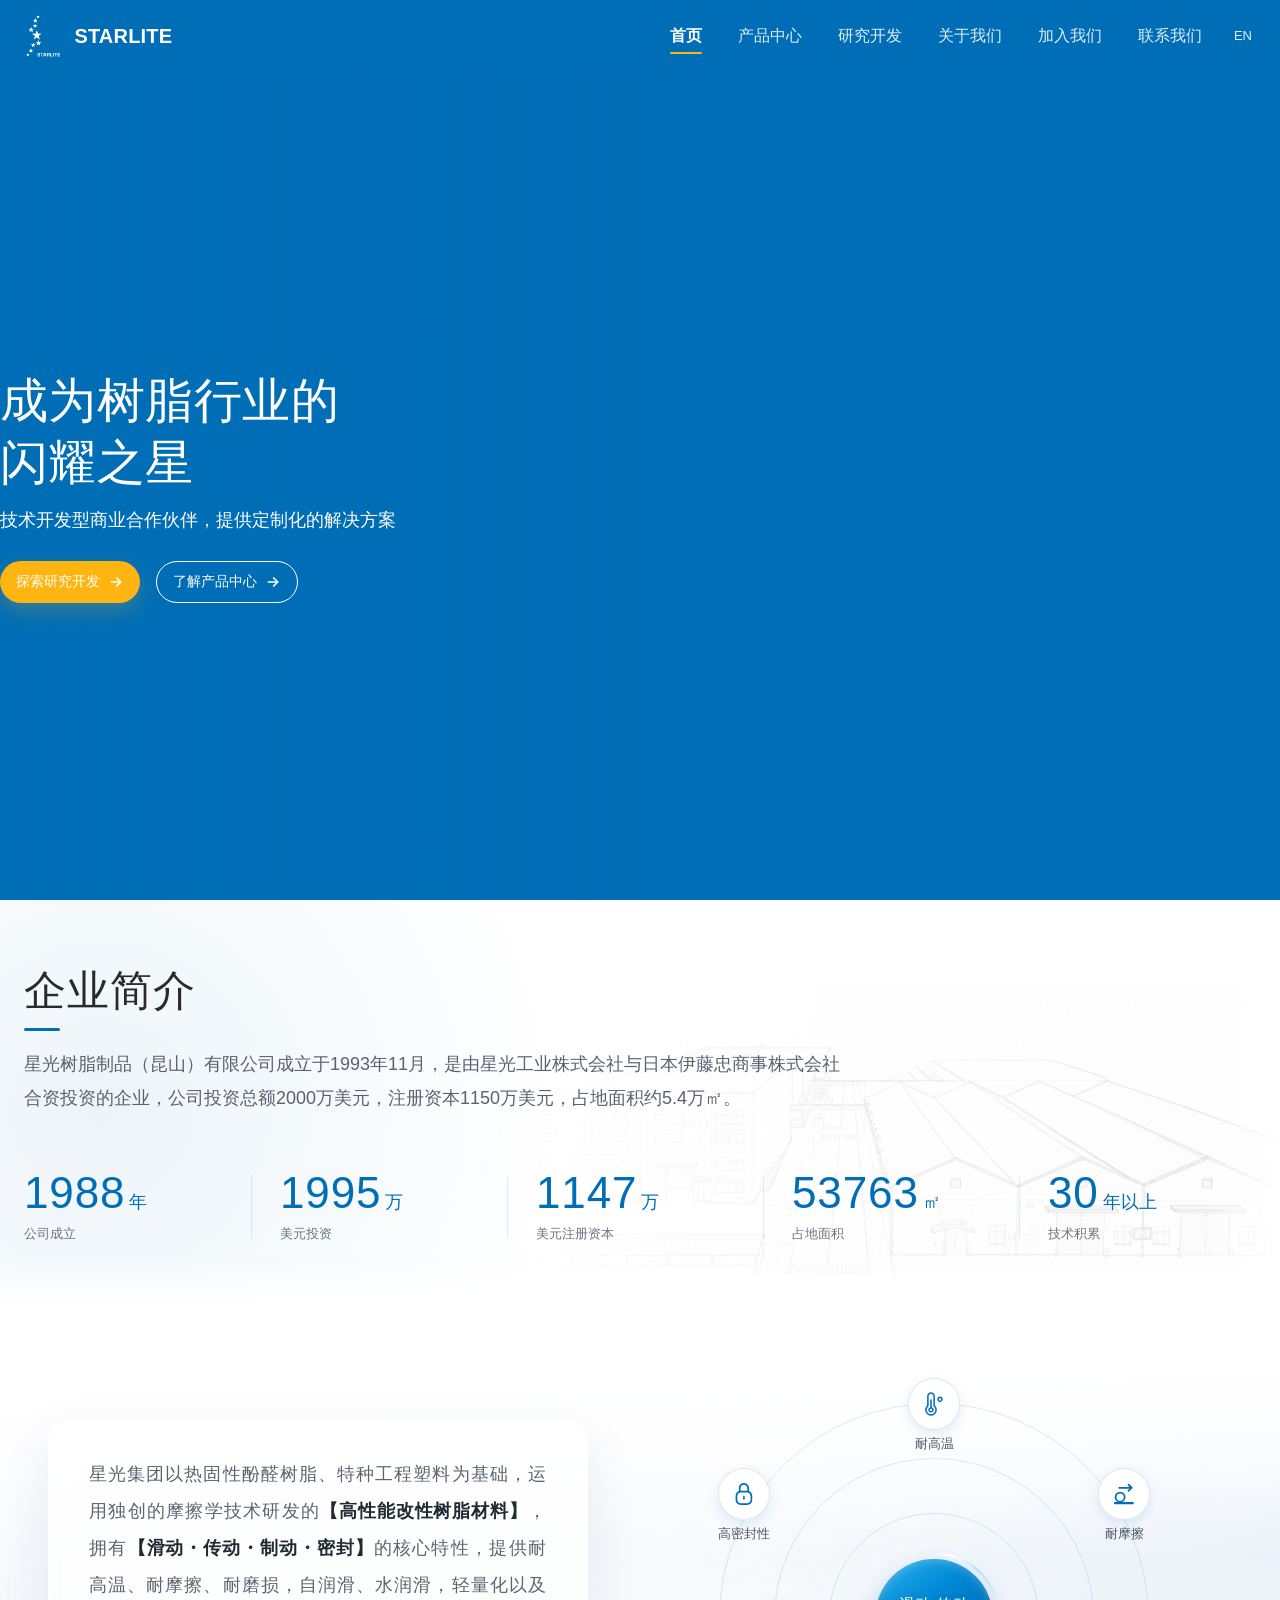
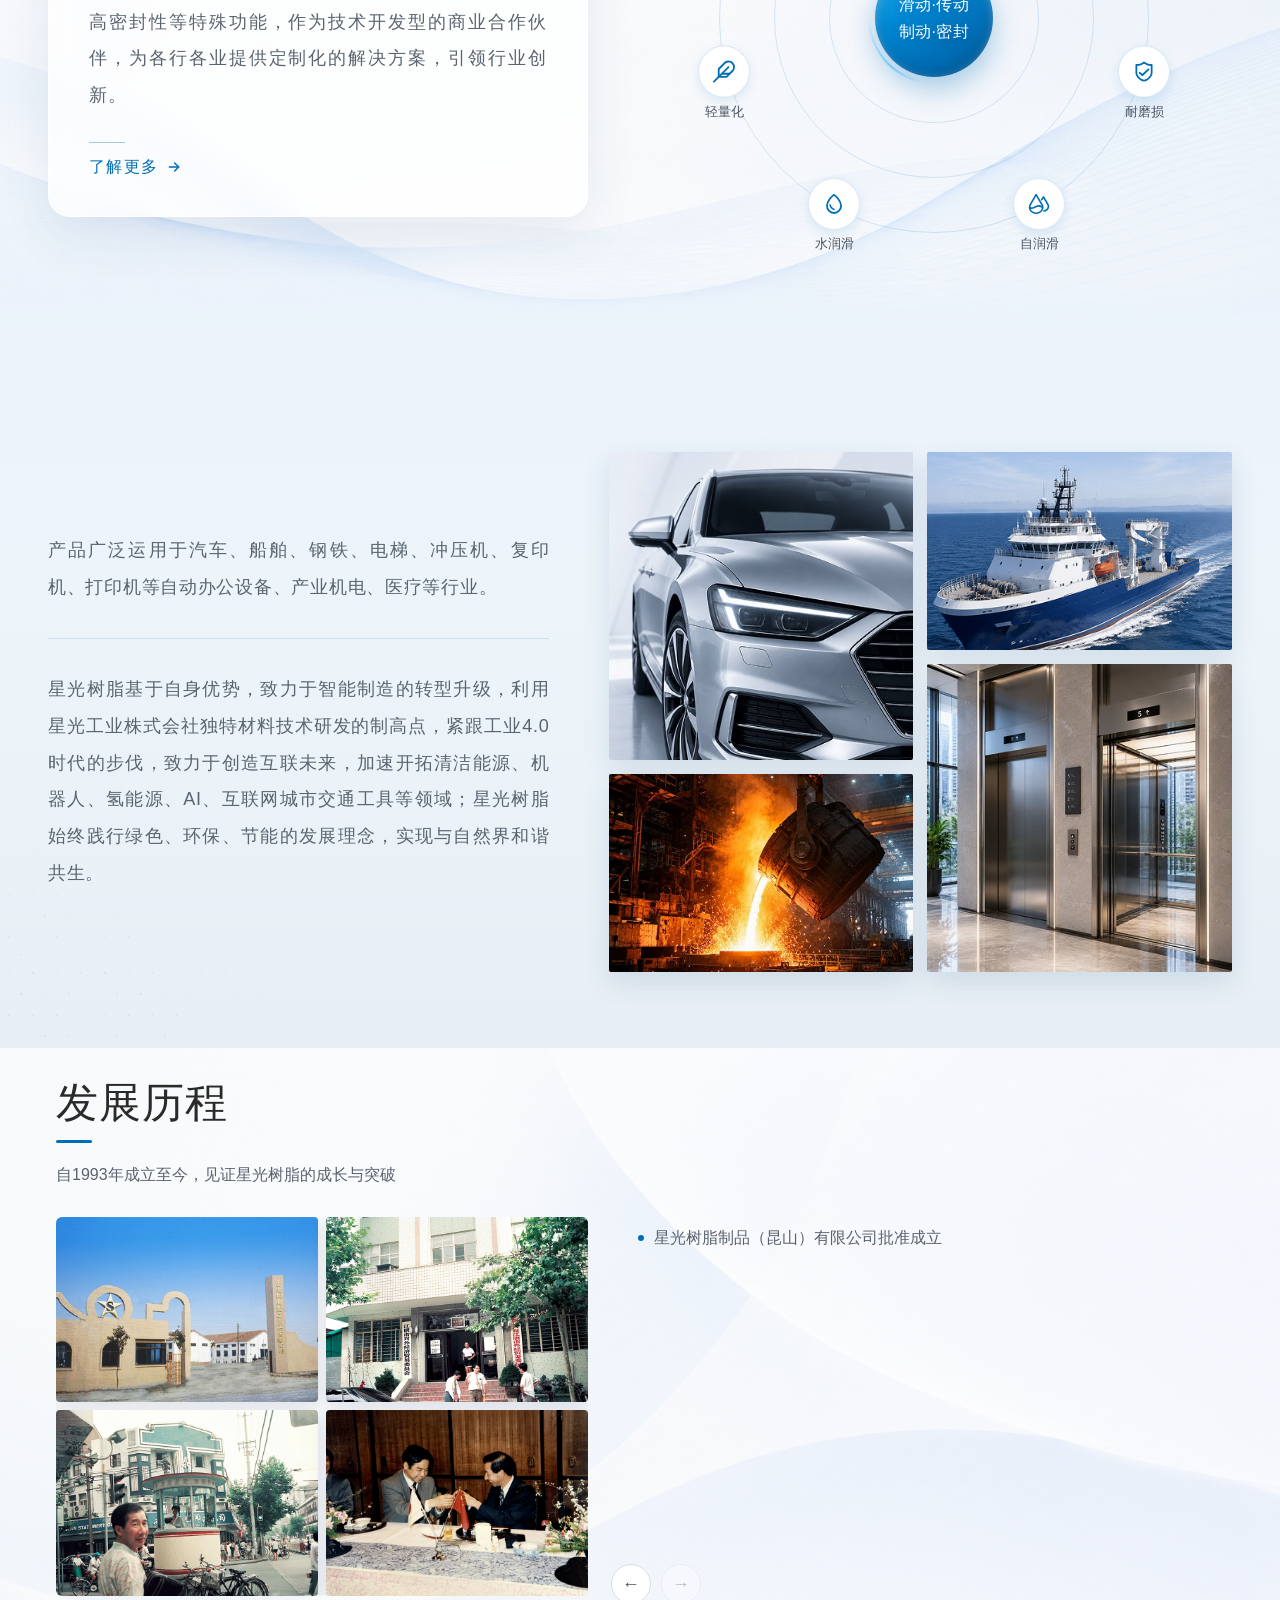
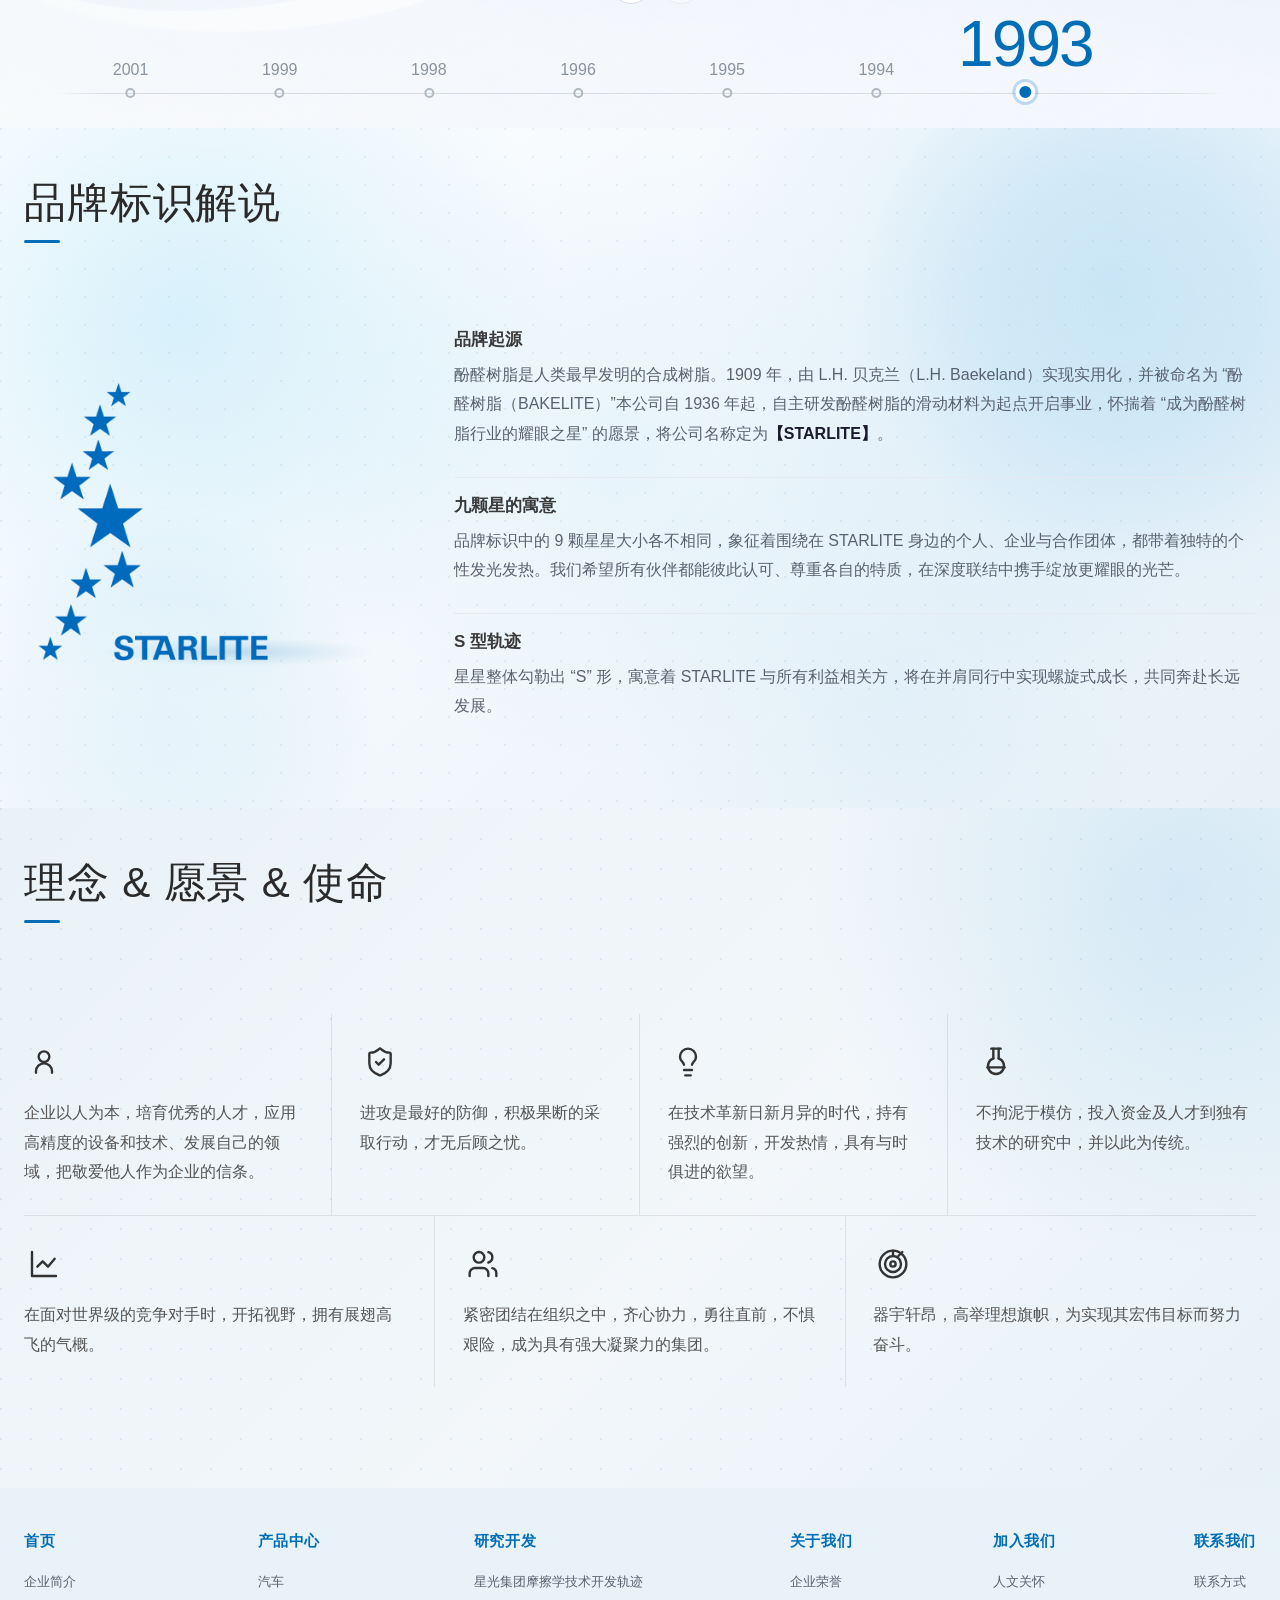
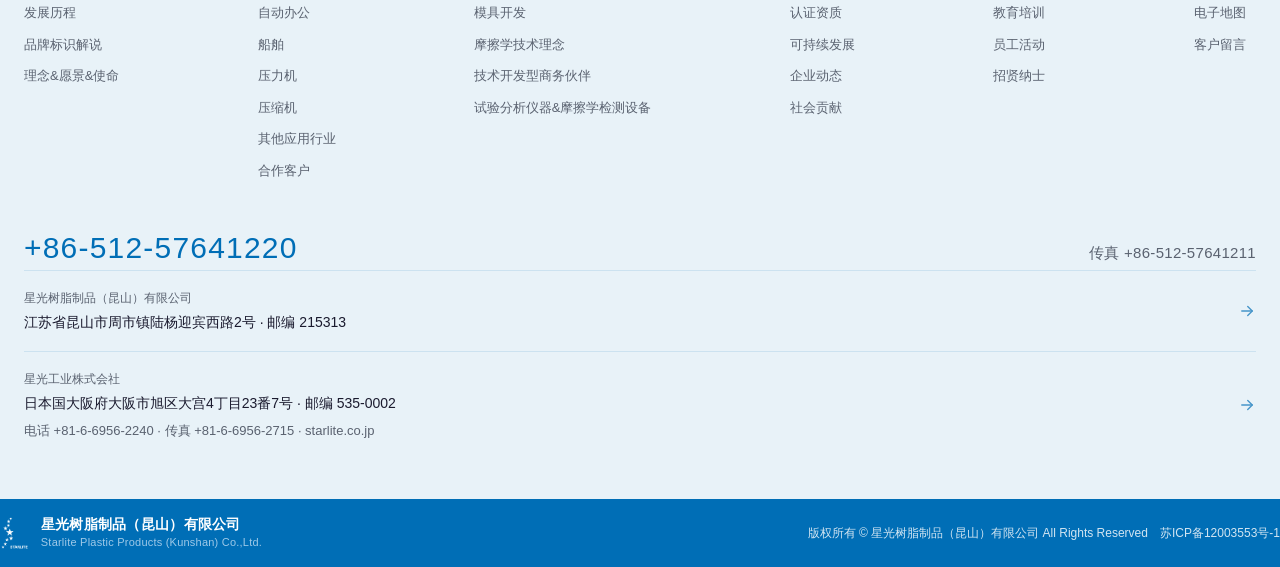
==== commit cc8352d1: "Add files via upload" ====
--- a/index.html
+++ b/index.html
@@ -3054,33 +3054,25 @@
           </ul>
         </li>
         <li>
-          <a href="innovation.html">星光集团技术概要</a>
+          <a href="fields.html">产品中心</a>
           <ul class="nav-dropdown">
-            <li><a href="innovation.html#timeline">星光集团摩擦学技术开发轨迹</a></li>
-            <li><a href="innovation.html#tribology">STARLITE 摩擦技术理念</a></li>
-            <li><a href="innovation.html#partner">技术开发型商务伙伴</a></li>
-            <li><a href="innovation.html#equipment">试验分析仪器&摩擦学检测设备</a></li>
-          </ul>
-        </li>
-        <li class="nav-has-mega">
-          <a href="products.html">星光集团核心技术</a>
-          <ul class="nav-dropdown">
-            <li><a href="products.html#bakes">热固性树脂（BAKES<sup class="reg">®</sup>）性能</a></li>
-            <li><a href="products.html#alp">热固性树脂（ALP<sup class="reg">®</sup>）性能</a></li>
-            <li><a href="products.html#sbear">热塑性树脂（S-BEAR<sup class="reg">®</sup>）性能</a></li>
-            <li><a href="products.html#biomass">非食用生物质摩擦材料</a></li>
+            <li><a href="fields.html#sbear">汽车</a></li>
+            <li><a href="fields.html#sbear-office">自动办公</a></li>
+            <li><a href="fields.html#bakes">船舶</a></li>
+            <li><a href="fields.html#bakes-press">压力机</a></li>
+            <li><a href="fields.html#alp">压缩机</a></li>
+            <li><a href="fields.html#bakes-other">其他应用行业</a></li>
+            <li><a href="fields.html#clients">合作客户</a></li>
           </ul>
         </li>
         <li>
-          <a href="fields.html">星光树脂产品中心</a>
+          <a href="innovation.html">研究开发</a>
           <ul class="nav-dropdown">
-            <li><a href="fields.html#sbear">S-BEAR<sup class="reg">®</sup> 汽车</a></li>
-            <li><a href="fields.html#sbear-office">S-BEAR<sup class="reg">®</sup> 自动办公</a></li>
-            <li><a href="fields.html#bakes">BAKES<sup class="reg">®</sup> 船舶</a></li>
-            <li><a href="fields.html#bakes-press">BAKES<sup class="reg">®</sup> 压力机</a></li>
-            <li><a href="fields.html#alp">ALP<sup class="reg">®</sup> 压缩机</a></li>
-            <li><a href="fields.html#bakes-other">其他应用行业</a></li>
-            <li><a href="fields.html#clients">合作客户</a></li>
+            <li><a href="innovation.html#timeline">星光集团摩擦学技术开发轨迹</a></li>
+            <li><a href="innovation.html#mold">模具开发</a></li>
+            <li><a href="innovation.html#tribology">摩擦学技术理念</a></li>
+            <li><a href="innovation.html#partner">技术开发型商务伙伴</a></li>
+            <li><a href="innovation.html#equipment">试验分析仪器&摩擦学检测设备</a></li>
           </ul>
         </li>
         <li>
@@ -3125,8 +3117,8 @@
         <h1>成为树脂行业的<br>闪耀之星</h1>
         <p class="hero-desc">技术开发型商业合作伙伴，提供定制化的解决方案</p>
         <div class="hero-btns">
-          <a href="innovation.html" class="btn btn-primary">探索技术概要<svg class="btn-arrow" viewBox="0 0 24 24" fill="none" stroke="currentColor" stroke-width="2.5" stroke-linecap="round" stroke-linejoin="round" aria-hidden="true"><path d="M5 12h14"/><path d="M13 6l6 6-6 6"/></svg></a>
-          <a href="products.html" class="btn btn-outline">了解核心技术<svg class="btn-arrow" viewBox="0 0 24 24" fill="none" stroke="currentColor" stroke-width="2.5" stroke-linecap="round" stroke-linejoin="round" aria-hidden="true"><path d="M5 12h14"/><path d="M13 6l6 6-6 6"/></svg></a>
+          <a href="innovation.html" class="btn btn-primary">探索研究开发<svg class="btn-arrow" viewBox="0 0 24 24" fill="none" stroke="currentColor" stroke-width="2.5" stroke-linecap="round" stroke-linejoin="round" aria-hidden="true"><path d="M5 12h14"/><path d="M13 6l6 6-6 6"/></svg></a>
+          <a href="fields.html" class="btn btn-outline">了解产品中心<svg class="btn-arrow" viewBox="0 0 24 24" fill="none" stroke="currentColor" stroke-width="2.5" stroke-linecap="round" stroke-linejoin="round" aria-hidden="true"><path d="M5 12h14"/><path d="M13 6l6 6-6 6"/></svg></a>
         </div>
       </div>
     </div>
@@ -3158,7 +3150,7 @@
               <div class="intro-stat-label">占地面积</div>
             </div>
             <div class="intro-stat reveal" style="--i:4">
-              <div class="intro-stat-num" data-count="90" data-suffix="年以上">90<em>年以上</em></div>
+              <div class="intro-stat-num" data-count="30" data-suffix="年以上">30<em>年以上</em></div>
               <div class="intro-stat-label">技术积累</div>
             </div>
           </div>
@@ -3169,8 +3161,8 @@
     <div class="resin-intro">
       <div class="resin-intro-inner">
         <div class="resin-intro-copy reveal-left">
-          <p class="resin-intro-text">日本总公司以热固性酚醛树脂、特种工程塑料为基础，运用独创的摩擦学技术研发的<strong>【高性能改性树脂材料】</strong>，拥有<strong>【滑动・传动・制动・密封】</strong>的核心特性，提供耐高温、耐摩擦、耐磨损，自润滑、水润滑，轻量化以及高密封性等特殊功能，作为技术开发型的商业合作伙伴，为各行各业提供定制化的解决方案，引领行业创新。</p>
-          <a href="products.html" class="resin-intro-more">
+          <p class="resin-intro-text">星光集团以热固性酚醛树脂、特种工程塑料为基础，运用独创的摩擦学技术研发的<strong>【高性能改性树脂材料】</strong>，拥有<strong>【滑动・传动・制动・密封】</strong>的核心特性，提供耐高温、耐摩擦、耐磨损，自润滑、水润滑，轻量化以及高密封性等特殊功能，作为技术开发型的商业合作伙伴，为各行各业提供定制化的解决方案，引领行业创新。</p>
+          <a href="fields.html" class="resin-intro-more">
             <span class="resin-intro-more-line" aria-hidden="true"></span>
             <span class="resin-intro-more-row">
               了解更多
@@ -3467,33 +3459,25 @@
             </ul>
           </div>
           <div class="footer-col">
-            <h4>星光集团技术概要</h4>
+            <h4>产品中心</h4>
             <ul>
-              <li><a href="innovation.html#timeline">星光集团摩擦学技术开发轨迹</a></li>
-              <li><a href="innovation.html#tribology">STARLITE 摩擦技术理念</a></li>
-              <li><a href="innovation.html#partner">技术开发型商务伙伴</a></li>
-              <li><a href="innovation.html#equipment">试验分析仪器&摩擦学检测设备</a></li>
+              <li><a href="fields.html#sbear">汽车</a></li>
+              <li><a href="fields.html#sbear-office">自动办公</a></li>
+              <li><a href="fields.html#bakes">船舶</a></li>
+              <li><a href="fields.html#bakes-press">压力机</a></li>
+              <li><a href="fields.html#alp">压缩机</a></li>
+              <li><a href="fields.html#bakes-other">其他应用行业</a></li>
+              <li><a href="fields.html#clients">合作客户</a></li>
             </ul>
           </div>
           <div class="footer-col">
-            <h4>星光集团核心技术</h4>
+            <h4>研究开发</h4>
             <ul>
-              <li><a href="products.html#bakes">热固性树脂（BAKES<sup class="reg">®</sup>）性能</a></li>
-              <li><a href="products.html#alp">热固性树脂（ALP<sup class="reg">®</sup>）性能</a></li>
-              <li><a href="products.html#sbear">热塑性树脂（S-BEAR<sup class="reg">®</sup>）性能</a></li>
-              <li><a href="products.html#biomass">非食用生物质摩擦材料</a></li>
-            </ul>
-          </div>
-          <div class="footer-col">
-            <h4>星光树脂产品中心</h4>
-            <ul>
-              <li><a href="fields.html#sbear">S-BEAR<sup class="reg">®</sup> 汽车</a></li>
-              <li><a href="fields.html#sbear-office">S-BEAR<sup class="reg">®</sup> 自动办公</a></li>
-              <li><a href="fields.html#bakes">BAKES<sup class="reg">®</sup> 船舶</a></li>
-              <li><a href="fields.html#bakes-press">BAKES<sup class="reg">®</sup> 压力机</a></li>
-              <li><a href="fields.html#alp">ALP<sup class="reg">®</sup> 压缩机</a></li>
-              <li><a href="fields.html#bakes-other">其他应用行业</a></li>
-              <li><a href="fields.html#clients">合作客户</a></li>
+              <li><a href="innovation.html#timeline">星光集团摩擦学技术开发轨迹</a></li>
+              <li><a href="innovation.html#mold">模具开发</a></li>
+              <li><a href="innovation.html#tribology">摩擦学技术理念</a></li>
+              <li><a href="innovation.html#partner">技术开发型商务伙伴</a></li>
+              <li><a href="innovation.html#equipment">试验分析仪器&摩擦学检测设备</a></li>
             </ul>
           </div>
           <div class="footer-col">
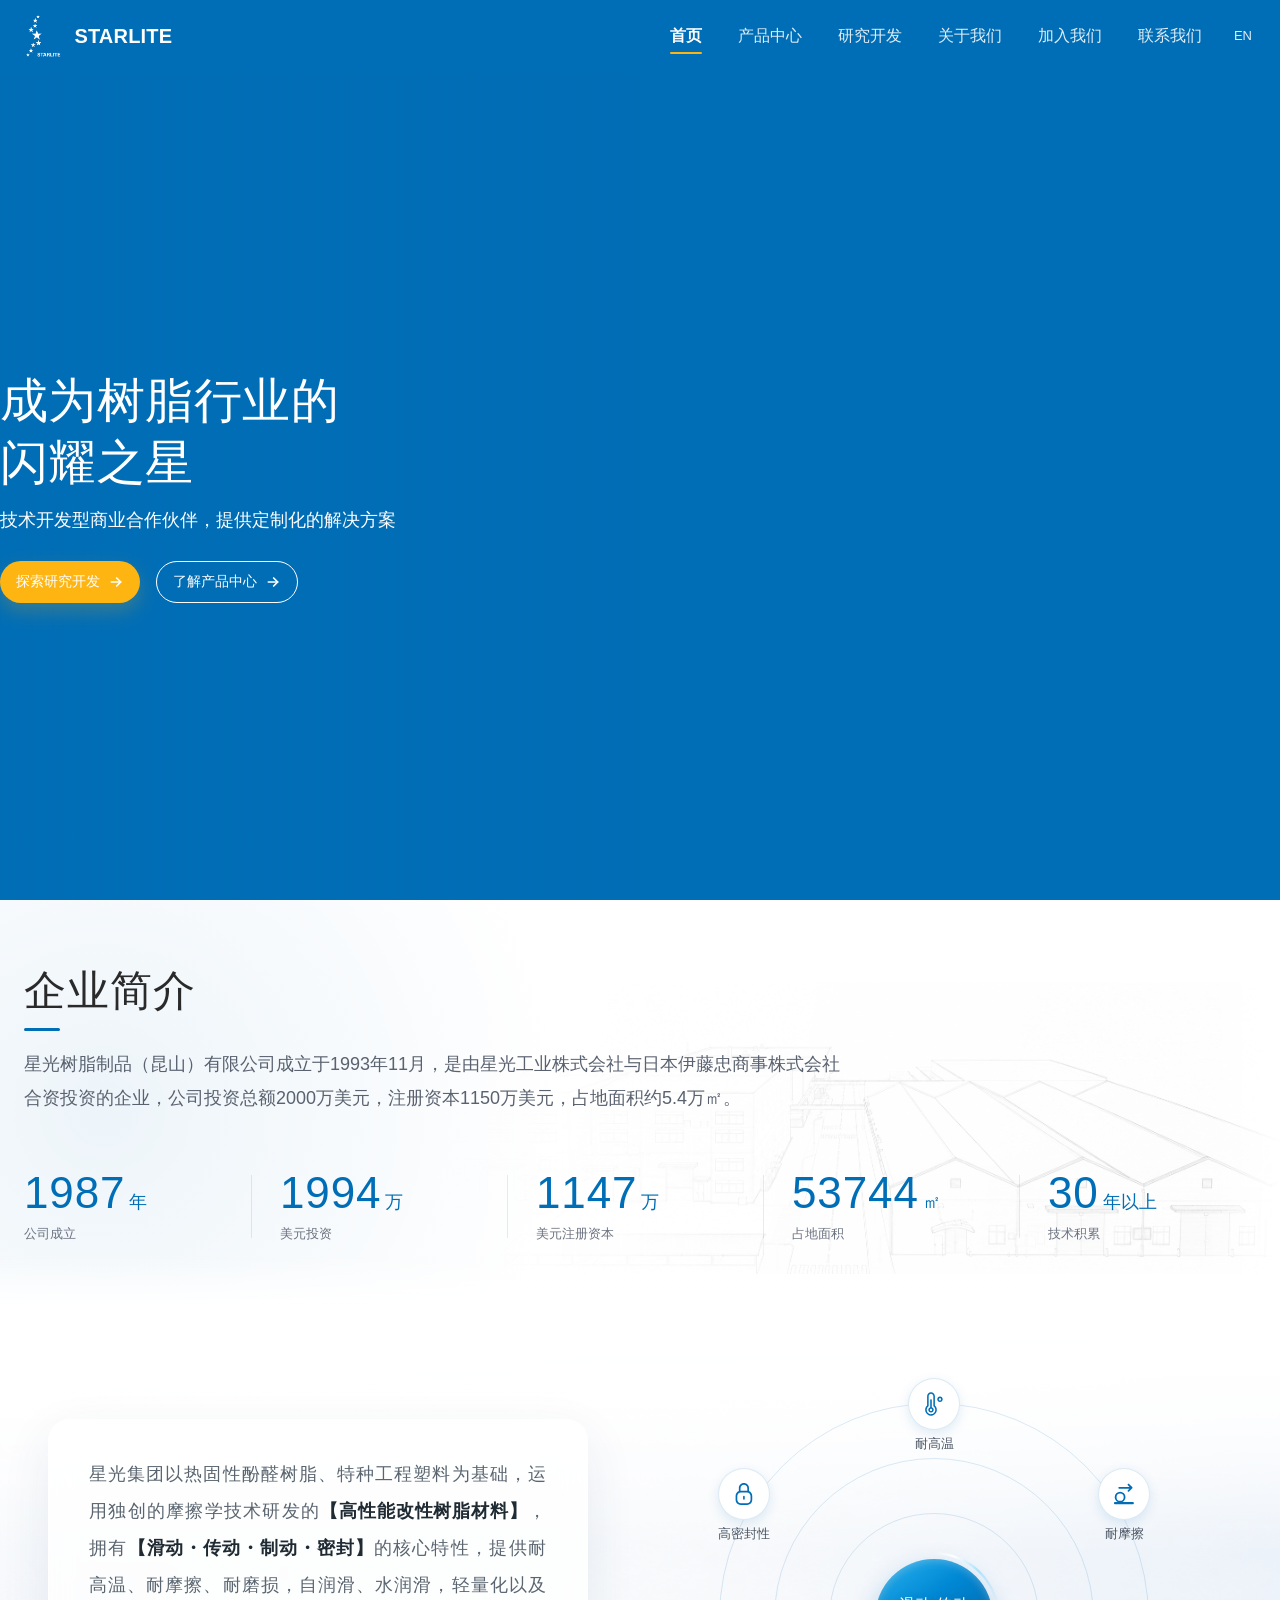
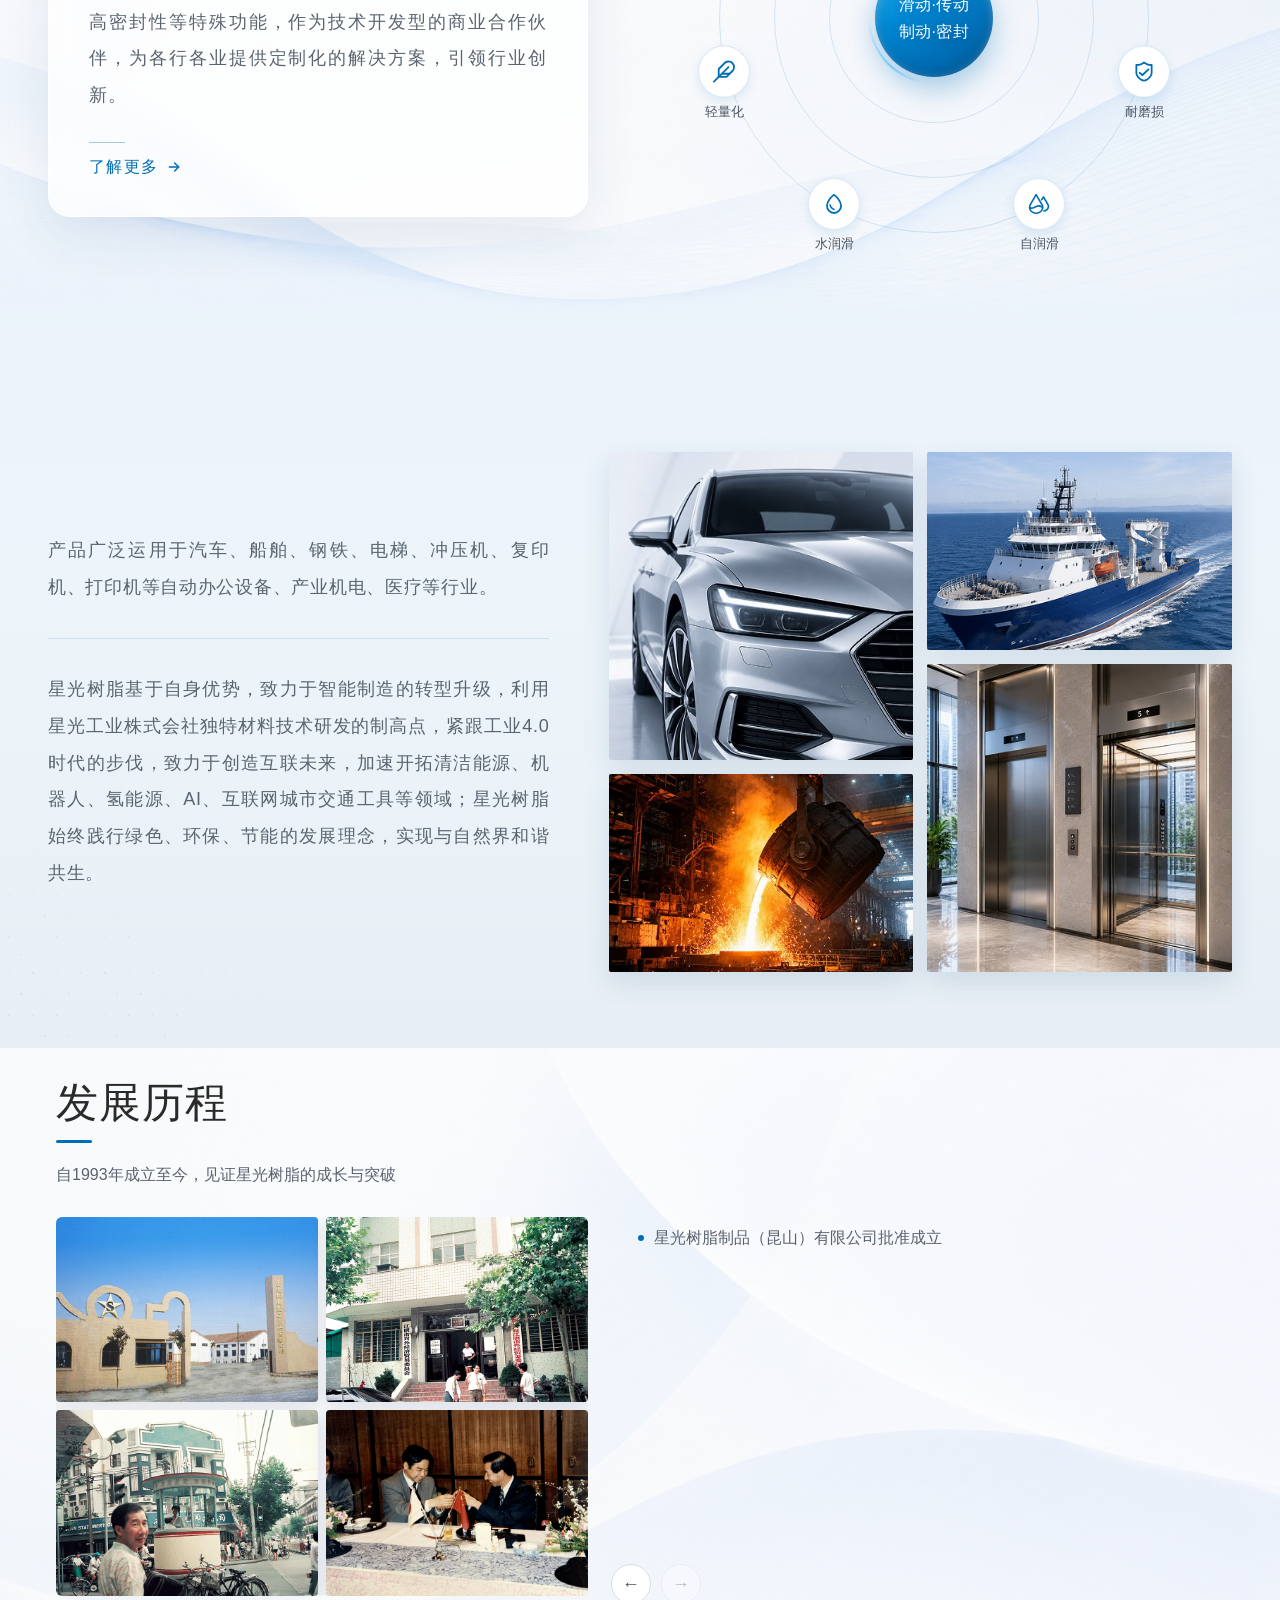
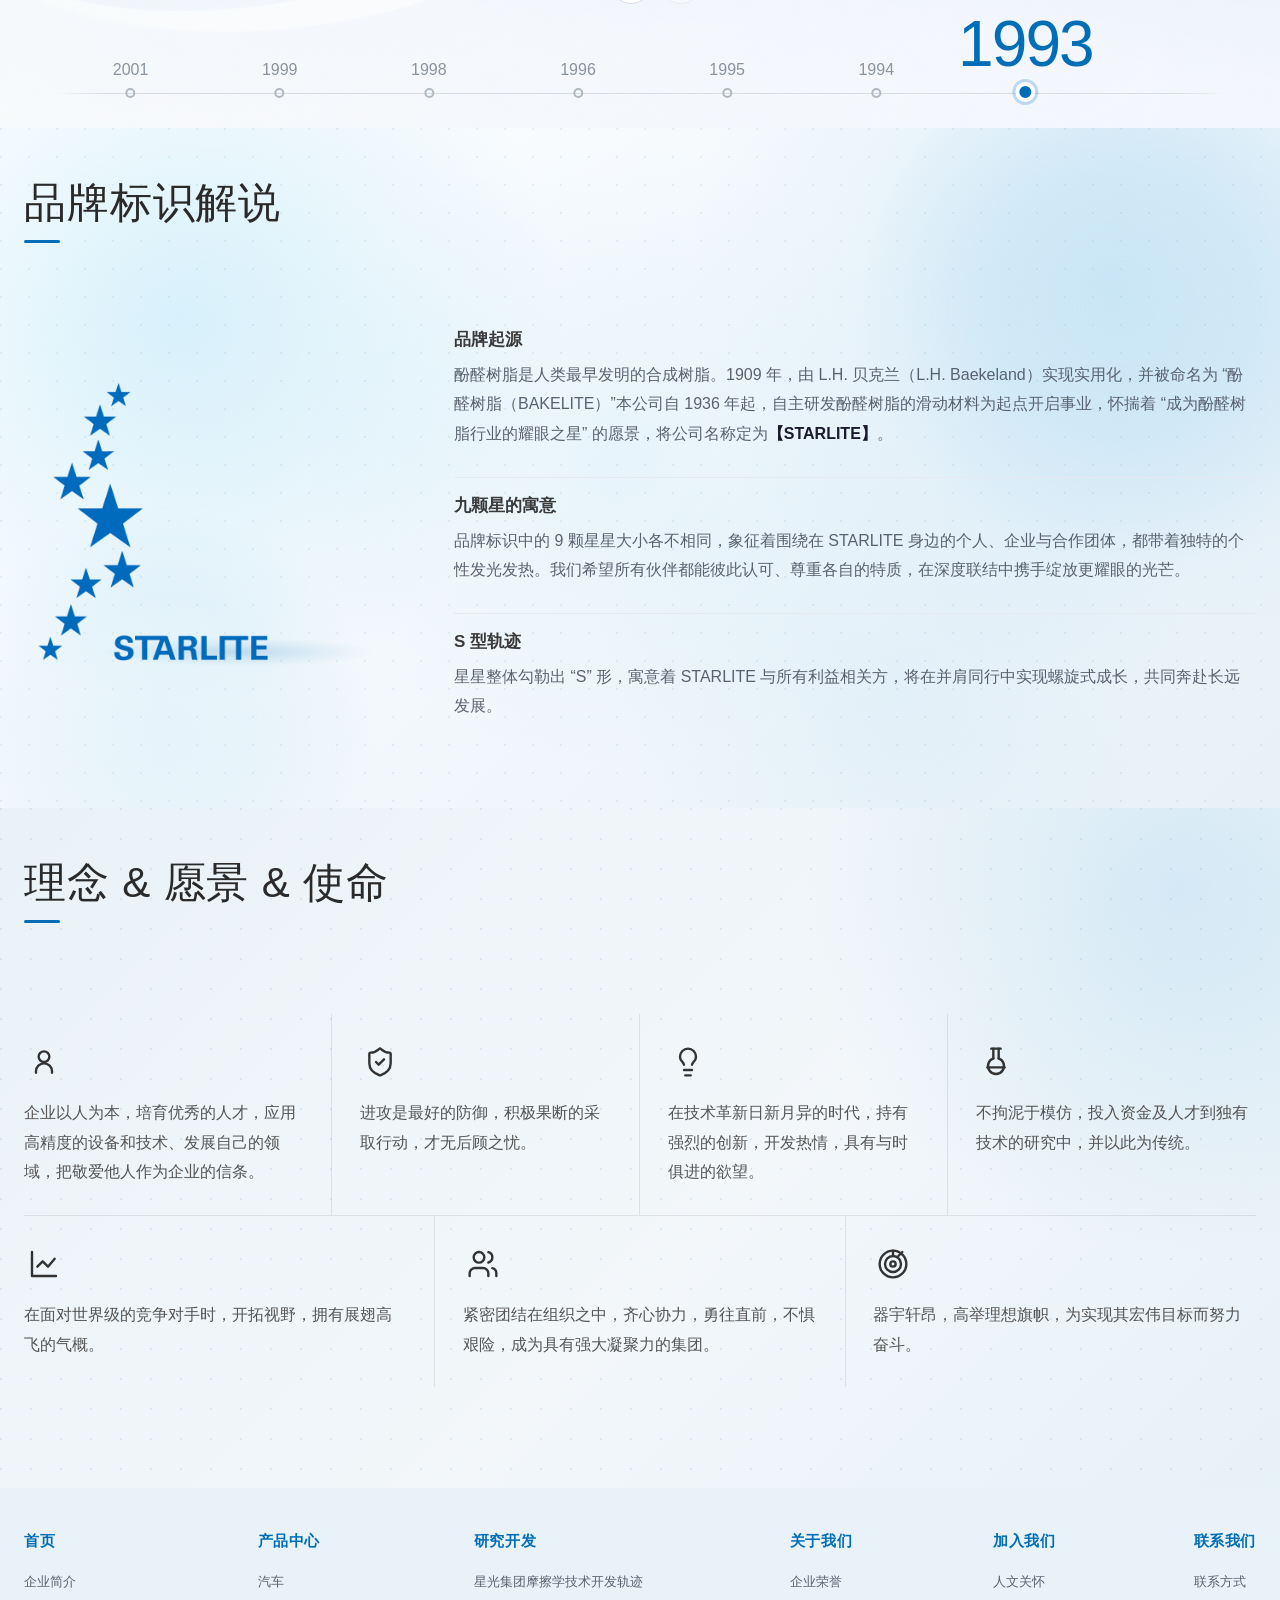
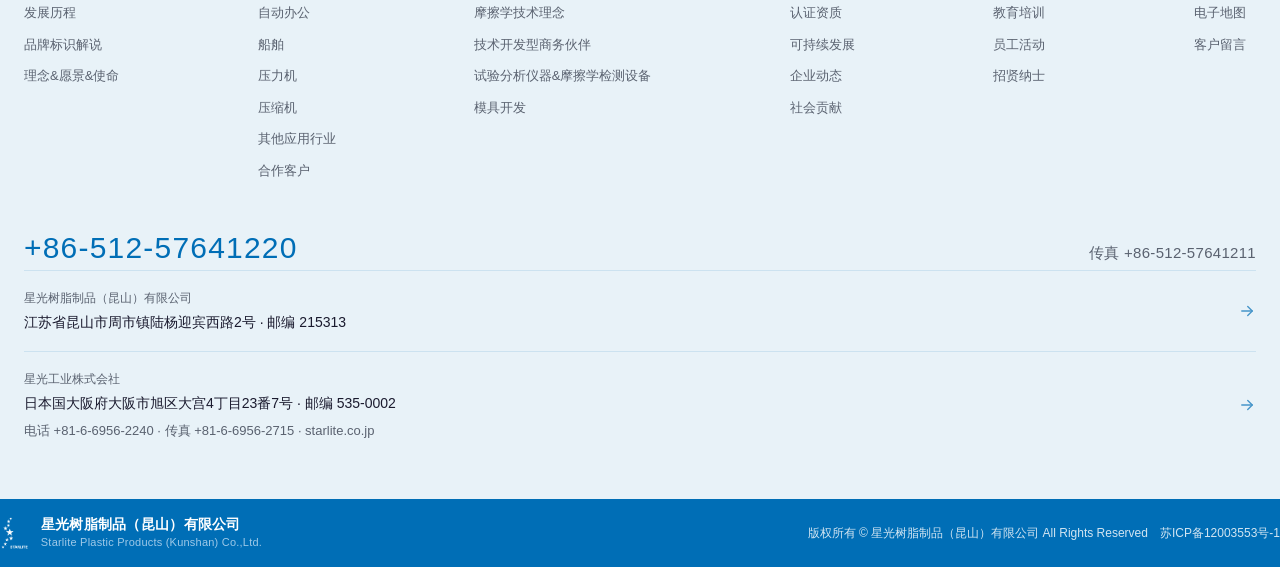
==== commit 52aef987: "Add files via upload" ====
--- a/index.html
+++ b/index.html
@@ -3069,10 +3069,10 @@
           <a href="innovation.html">研究开发</a>
           <ul class="nav-dropdown">
             <li><a href="innovation.html#timeline">星光集团摩擦学技术开发轨迹</a></li>
-            <li><a href="innovation.html#mold">模具开发</a></li>
             <li><a href="innovation.html#tribology">摩擦学技术理念</a></li>
             <li><a href="innovation.html#partner">技术开发型商务伙伴</a></li>
             <li><a href="innovation.html#equipment">试验分析仪器&摩擦学检测设备</a></li>
+            <li><a href="innovation.html#mold">模具开发</a></li>
           </ul>
         </li>
         <li>
@@ -3474,10 +3474,10 @@
             <h4>研究开发</h4>
             <ul>
               <li><a href="innovation.html#timeline">星光集团摩擦学技术开发轨迹</a></li>
-              <li><a href="innovation.html#mold">模具开发</a></li>
               <li><a href="innovation.html#tribology">摩擦学技术理念</a></li>
               <li><a href="innovation.html#partner">技术开发型商务伙伴</a></li>
               <li><a href="innovation.html#equipment">试验分析仪器&摩擦学检测设备</a></li>
+              <li><a href="innovation.html#mold">模具开发</a></li>
             </ul>
           </div>
           <div class="footer-col">
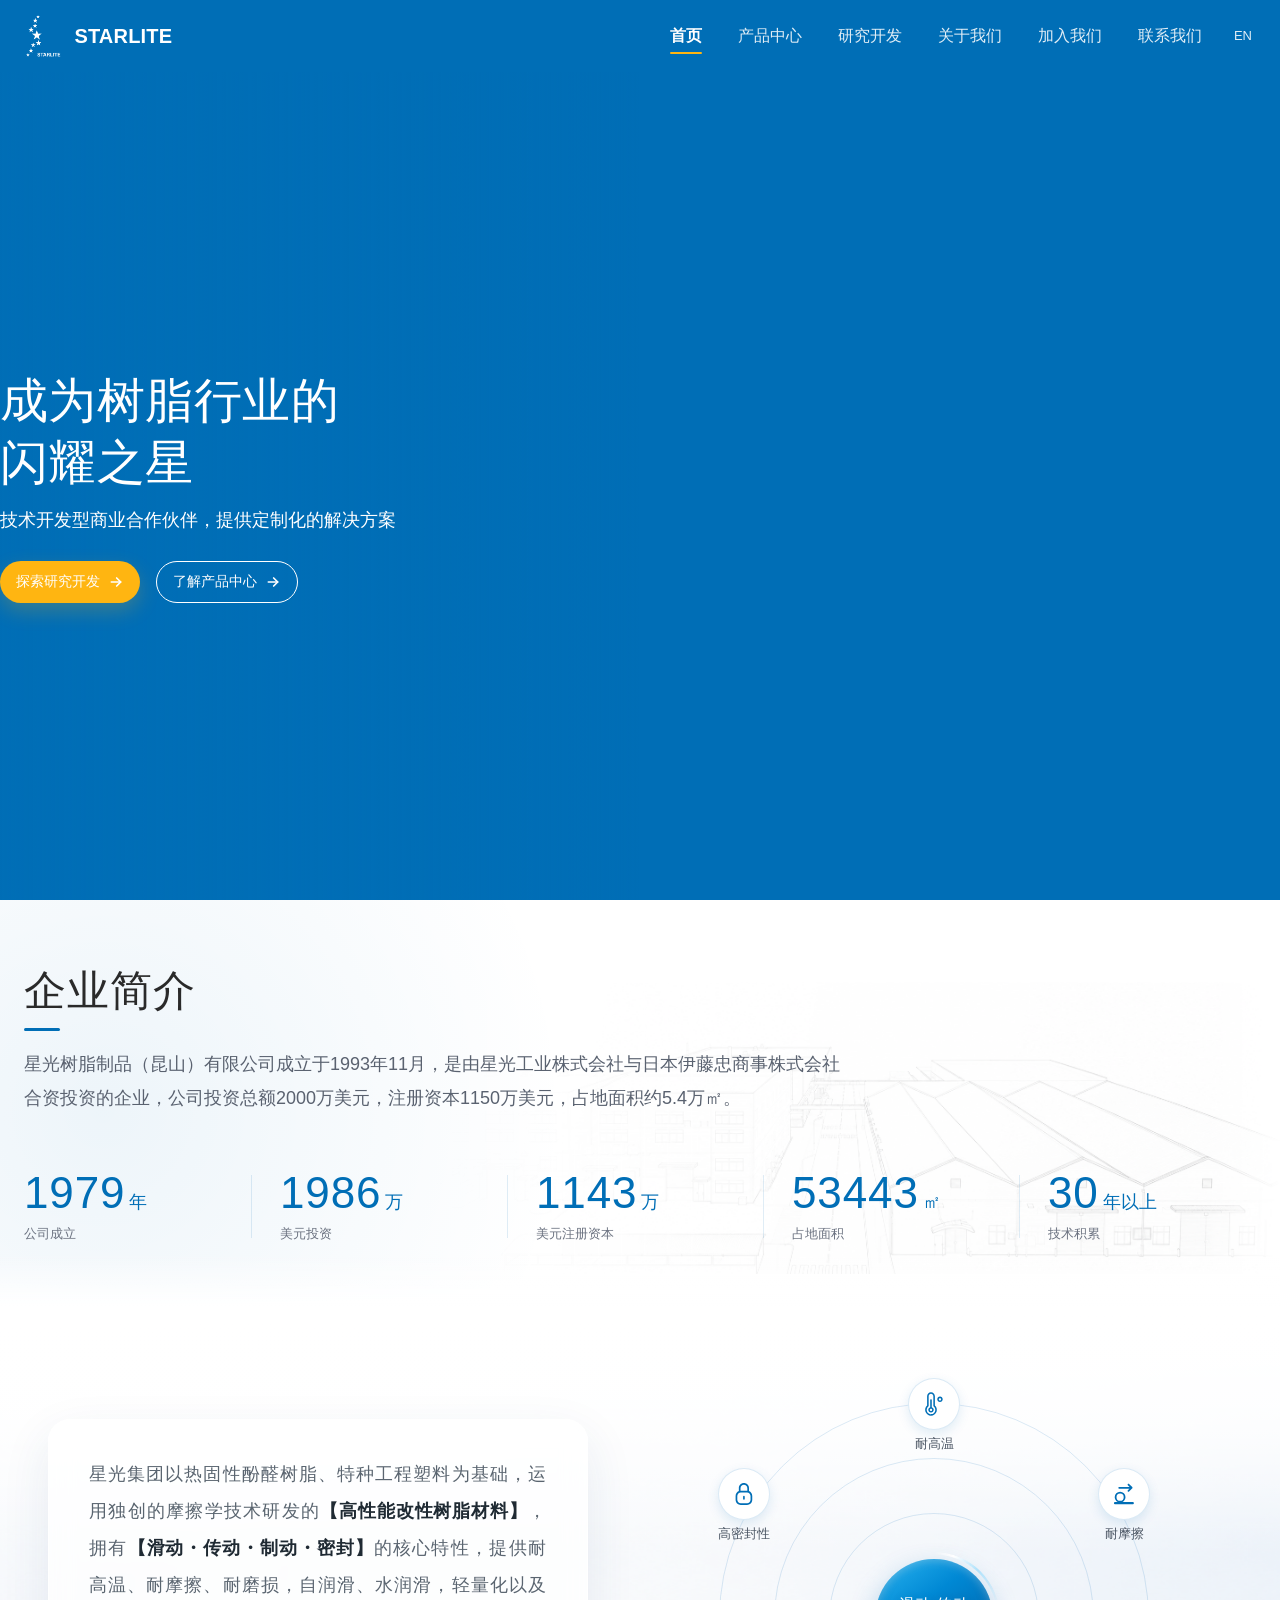
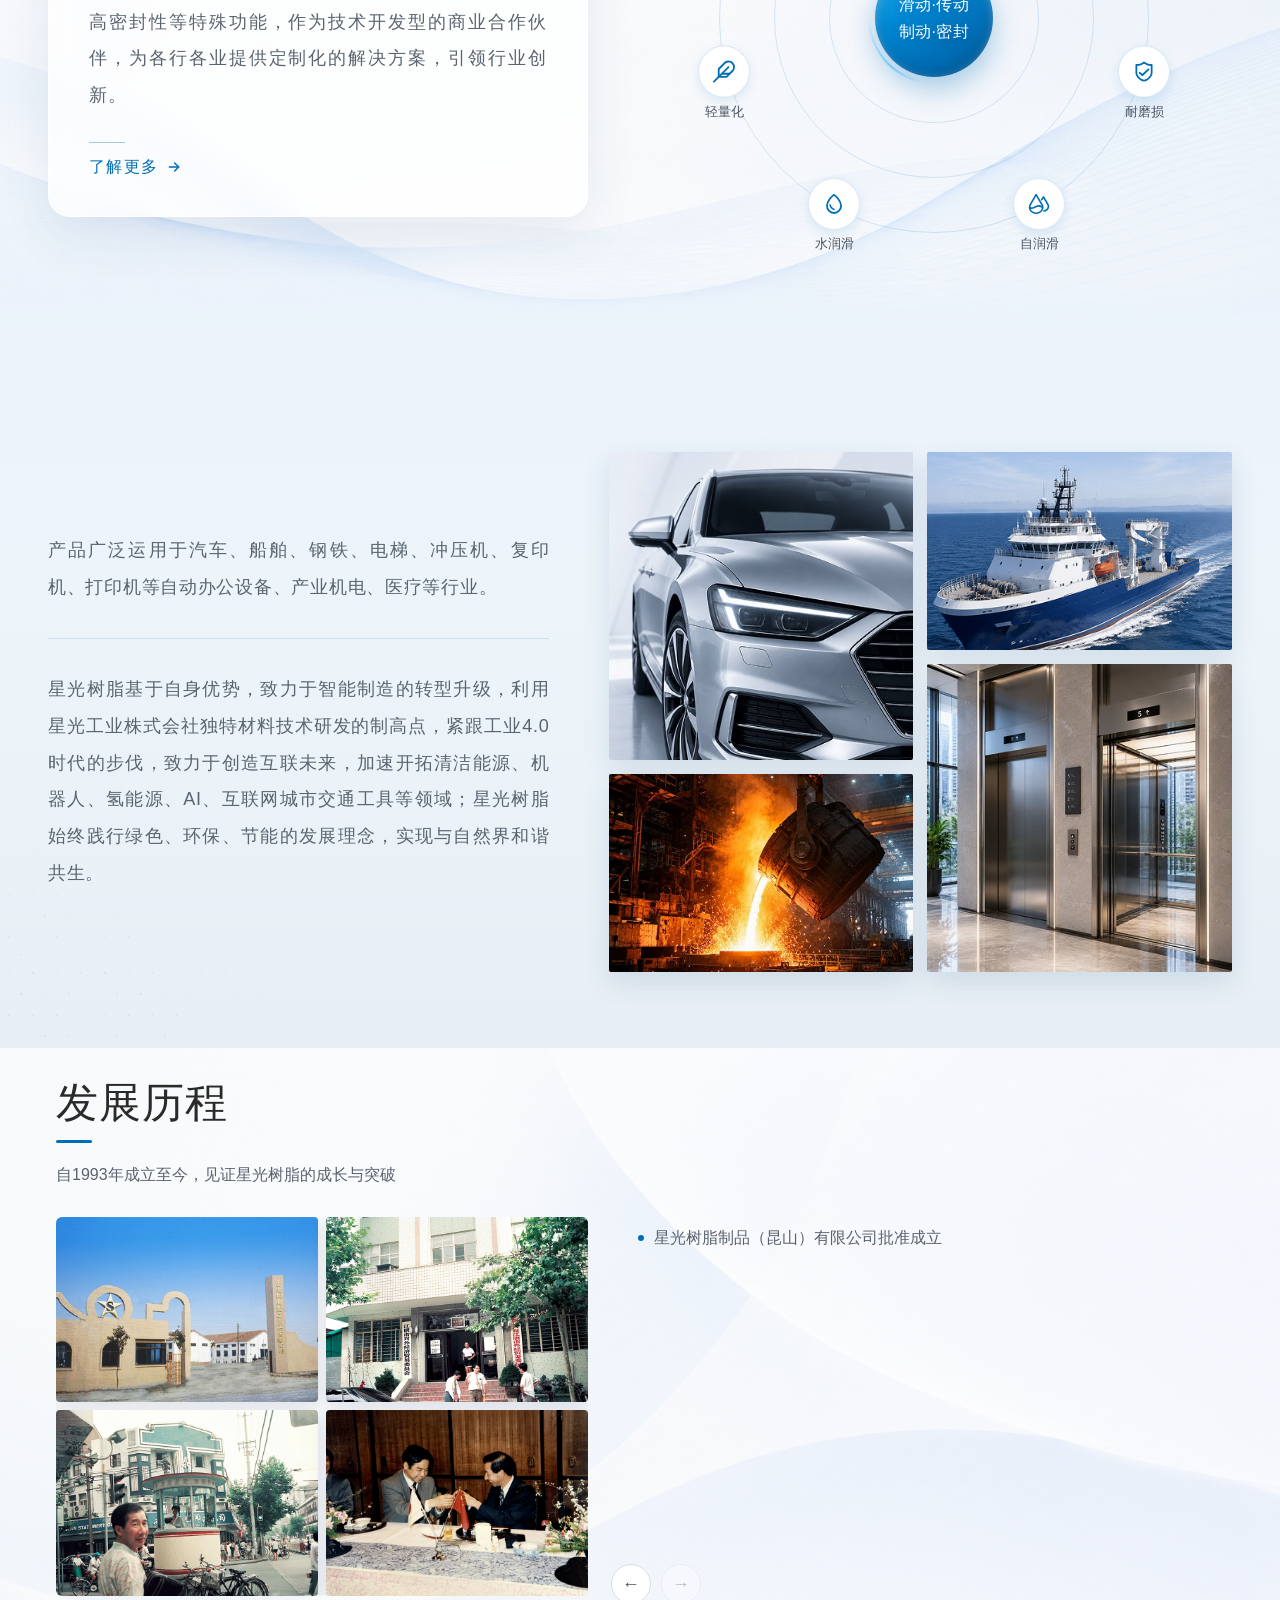
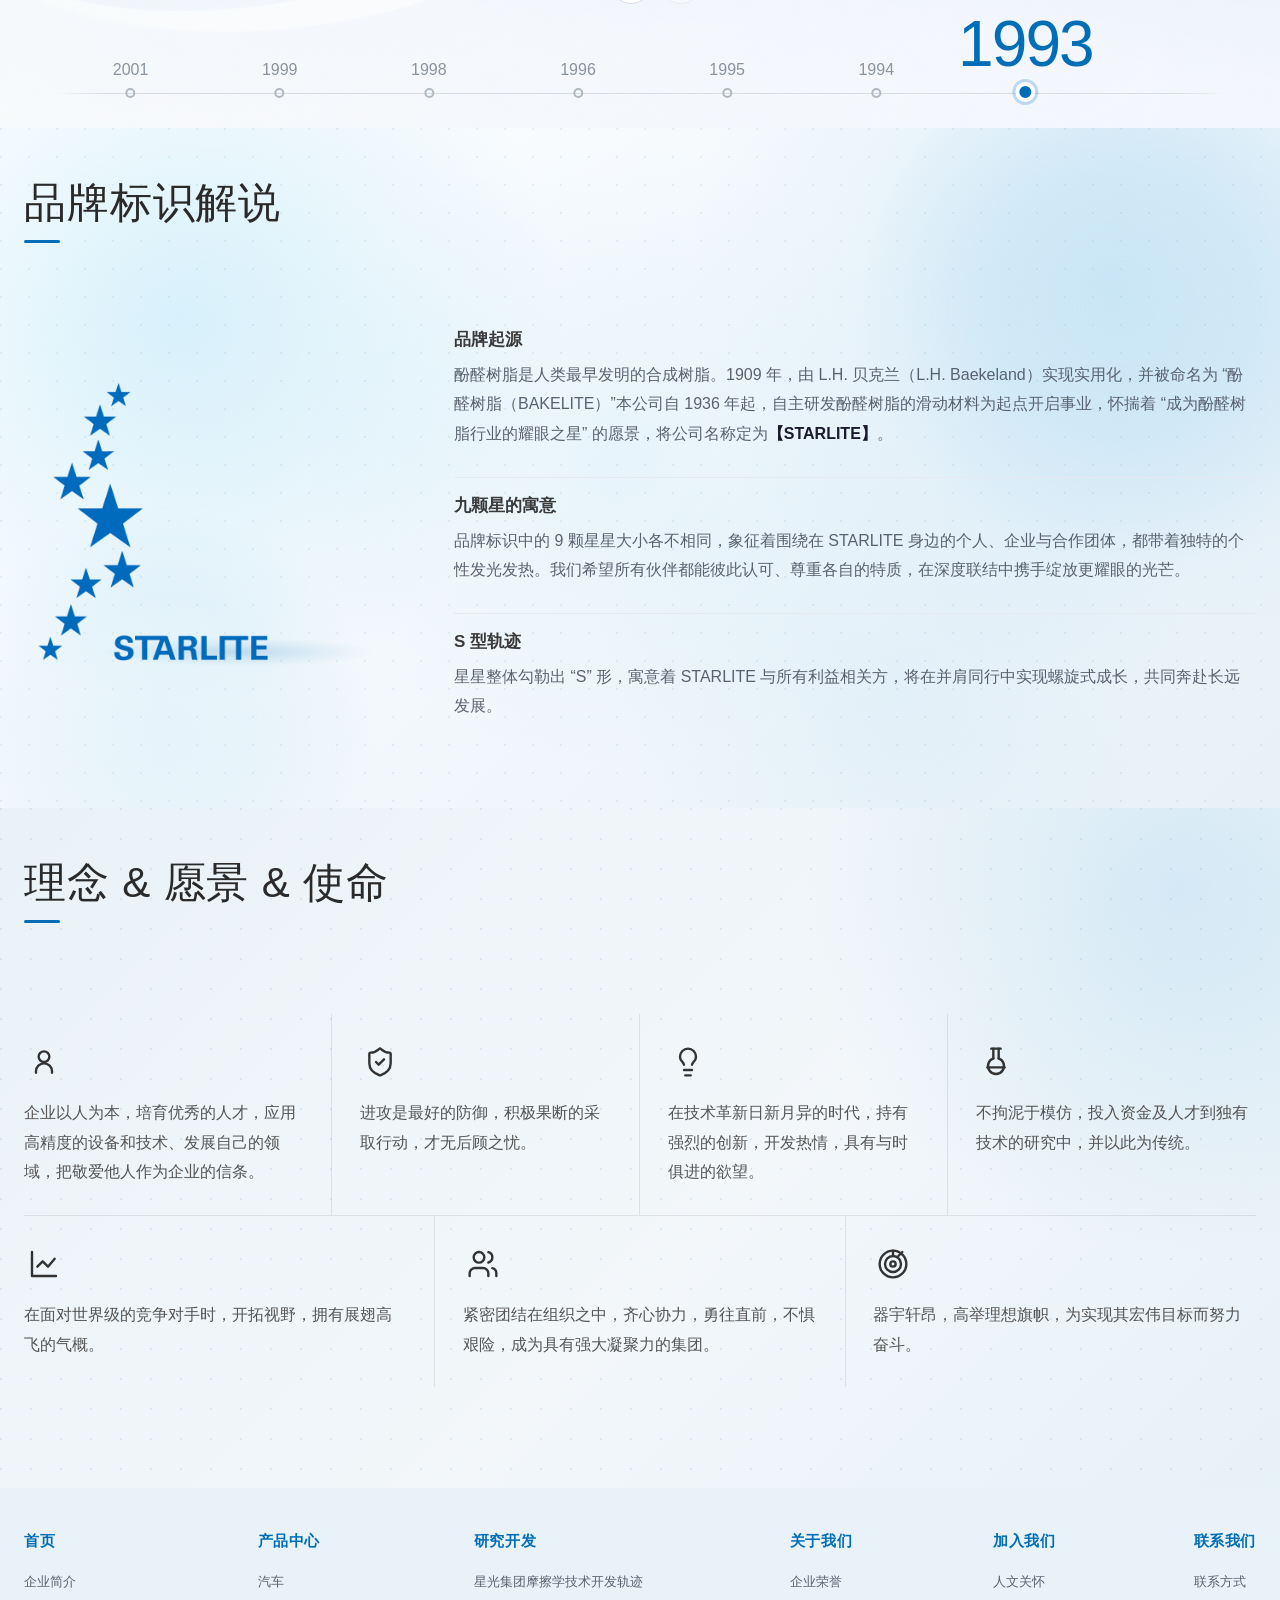
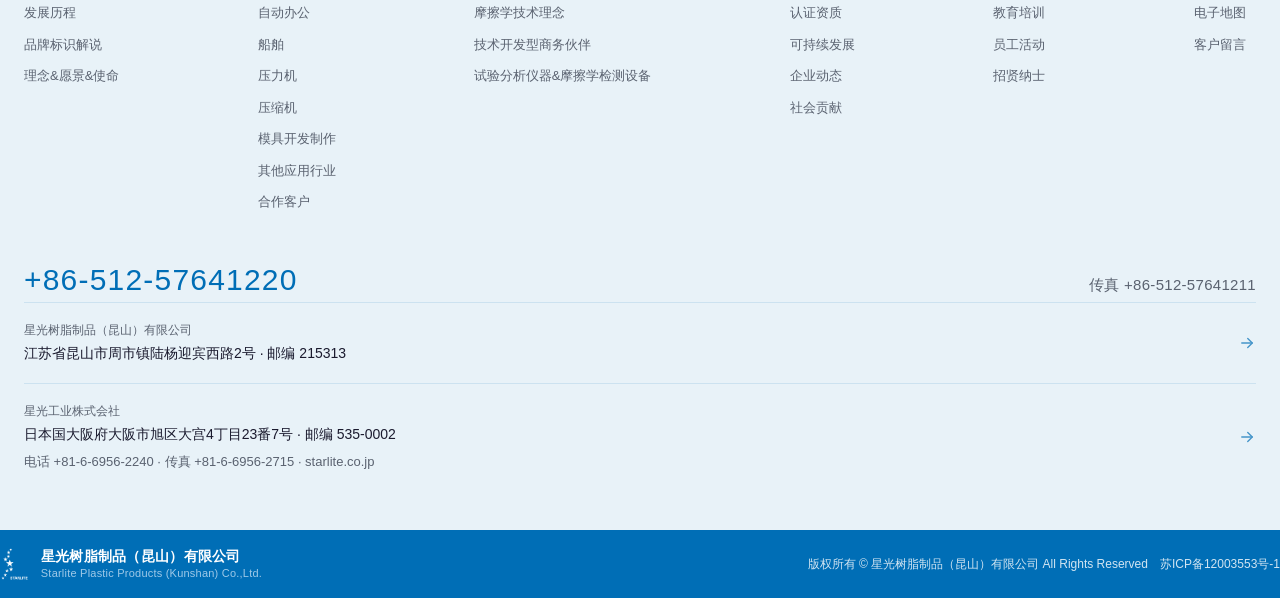
==== commit 7f8f4714: "Add files via upload" ====
--- a/index.html
+++ b/index.html
@@ -3061,6 +3061,7 @@
             <li><a href="fields.html#bakes">船舶</a></li>
             <li><a href="fields.html#bakes-press">压力机</a></li>
             <li><a href="fields.html#alp">压缩机</a></li>
+            <li><a href="fields.html#mold">模具开发制作</a></li>
             <li><a href="fields.html#bakes-other">其他应用行业</a></li>
             <li><a href="fields.html#clients">合作客户</a></li>
           </ul>
@@ -3072,7 +3073,6 @@
             <li><a href="innovation.html#tribology">摩擦学技术理念</a></li>
             <li><a href="innovation.html#partner">技术开发型商务伙伴</a></li>
             <li><a href="innovation.html#equipment">试验分析仪器&摩擦学检测设备</a></li>
-            <li><a href="innovation.html#mold">模具开发</a></li>
           </ul>
         </li>
         <li>
@@ -3466,6 +3466,7 @@
               <li><a href="fields.html#bakes">船舶</a></li>
               <li><a href="fields.html#bakes-press">压力机</a></li>
               <li><a href="fields.html#alp">压缩机</a></li>
+              <li><a href="fields.html#mold">模具开发制作</a></li>
               <li><a href="fields.html#bakes-other">其他应用行业</a></li>
               <li><a href="fields.html#clients">合作客户</a></li>
             </ul>
@@ -3477,7 +3478,6 @@
               <li><a href="innovation.html#tribology">摩擦学技术理念</a></li>
               <li><a href="innovation.html#partner">技术开发型商务伙伴</a></li>
               <li><a href="innovation.html#equipment">试验分析仪器&摩擦学检测设备</a></li>
-              <li><a href="innovation.html#mold">模具开发</a></li>
             </ul>
           </div>
           <div class="footer-col">
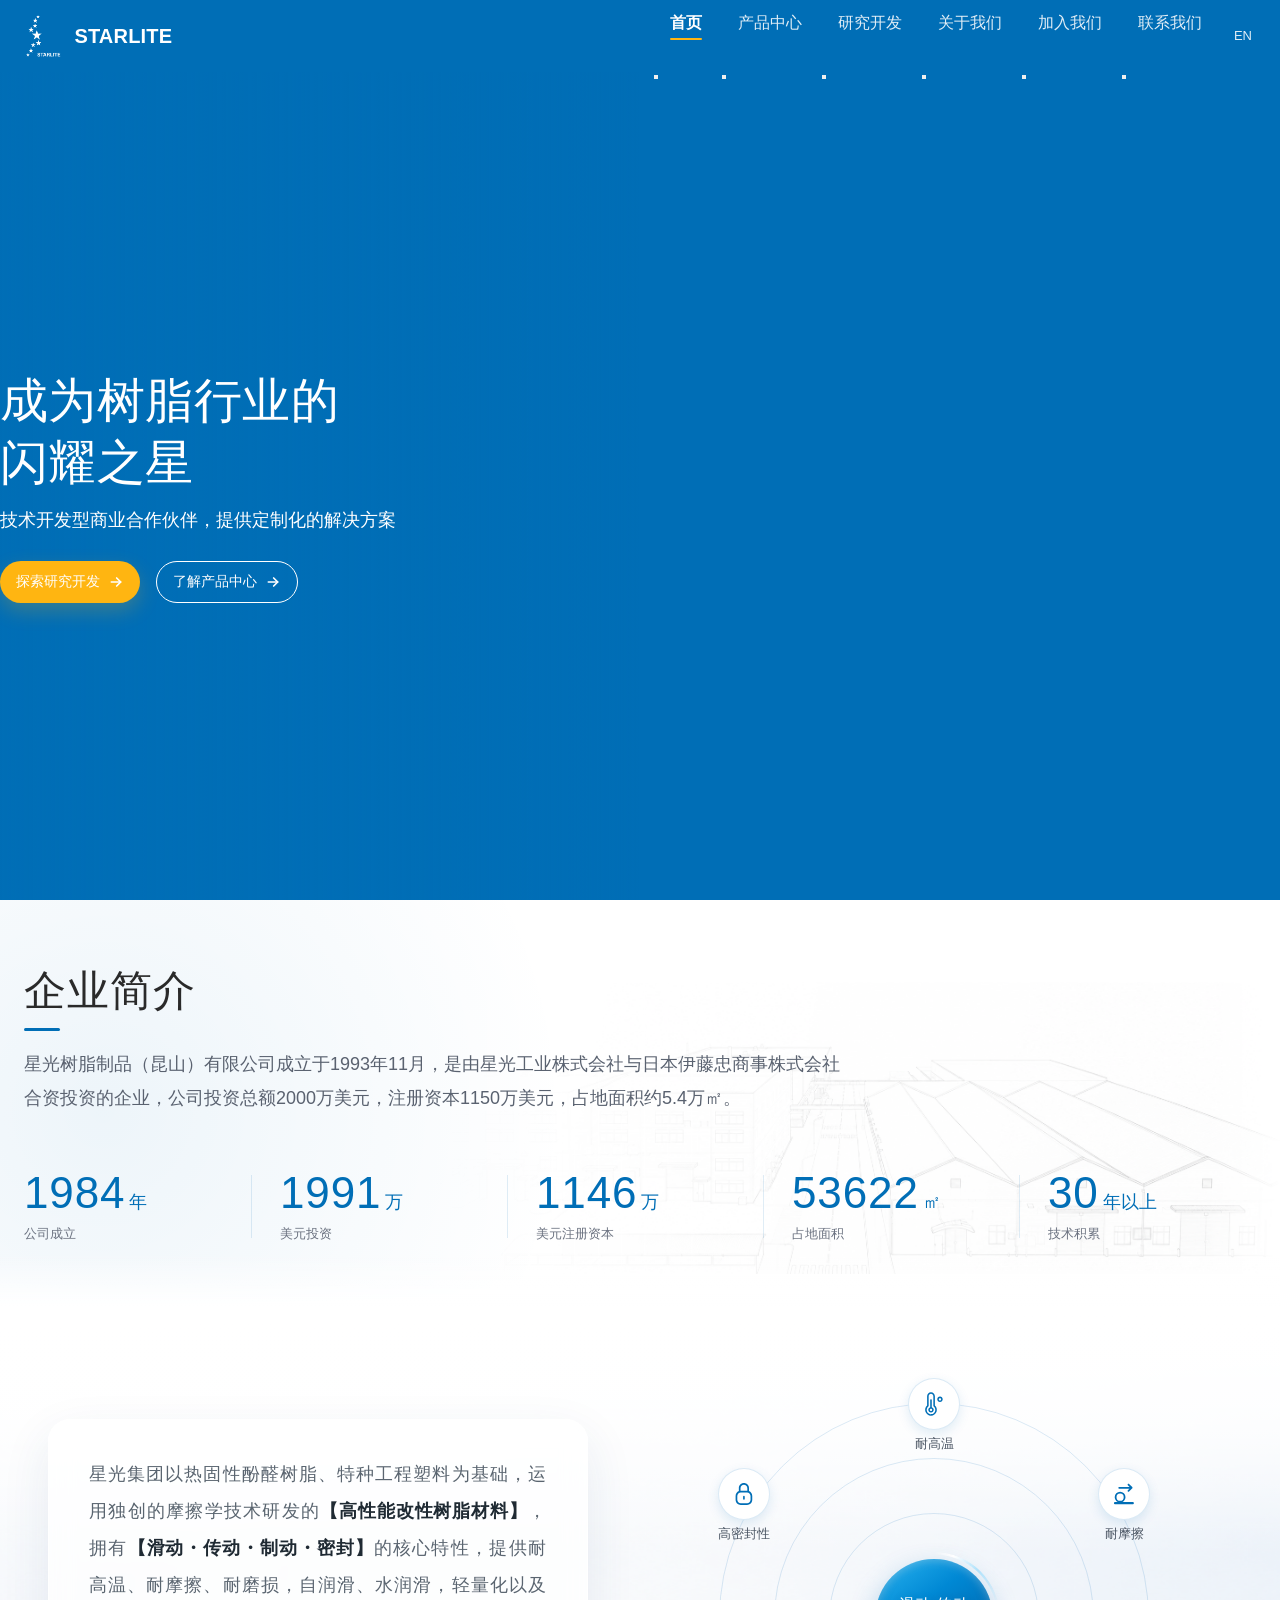
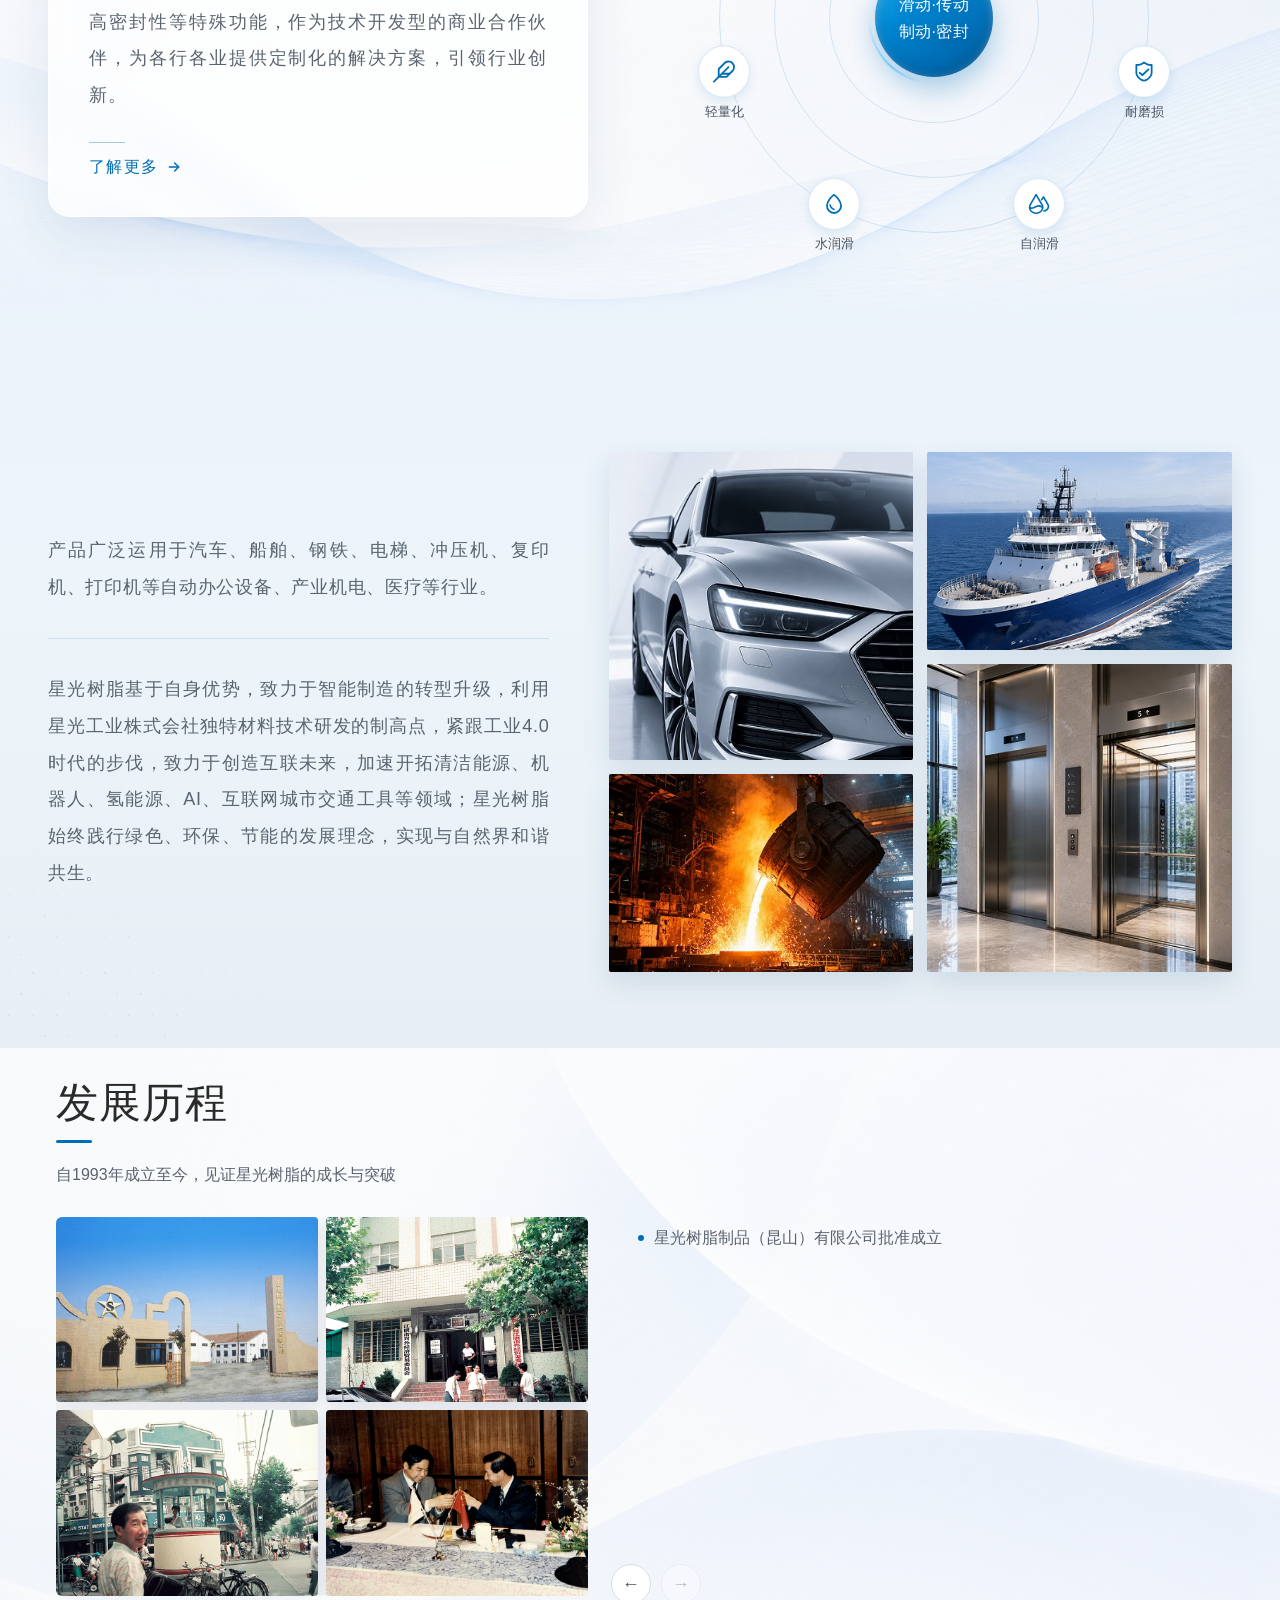
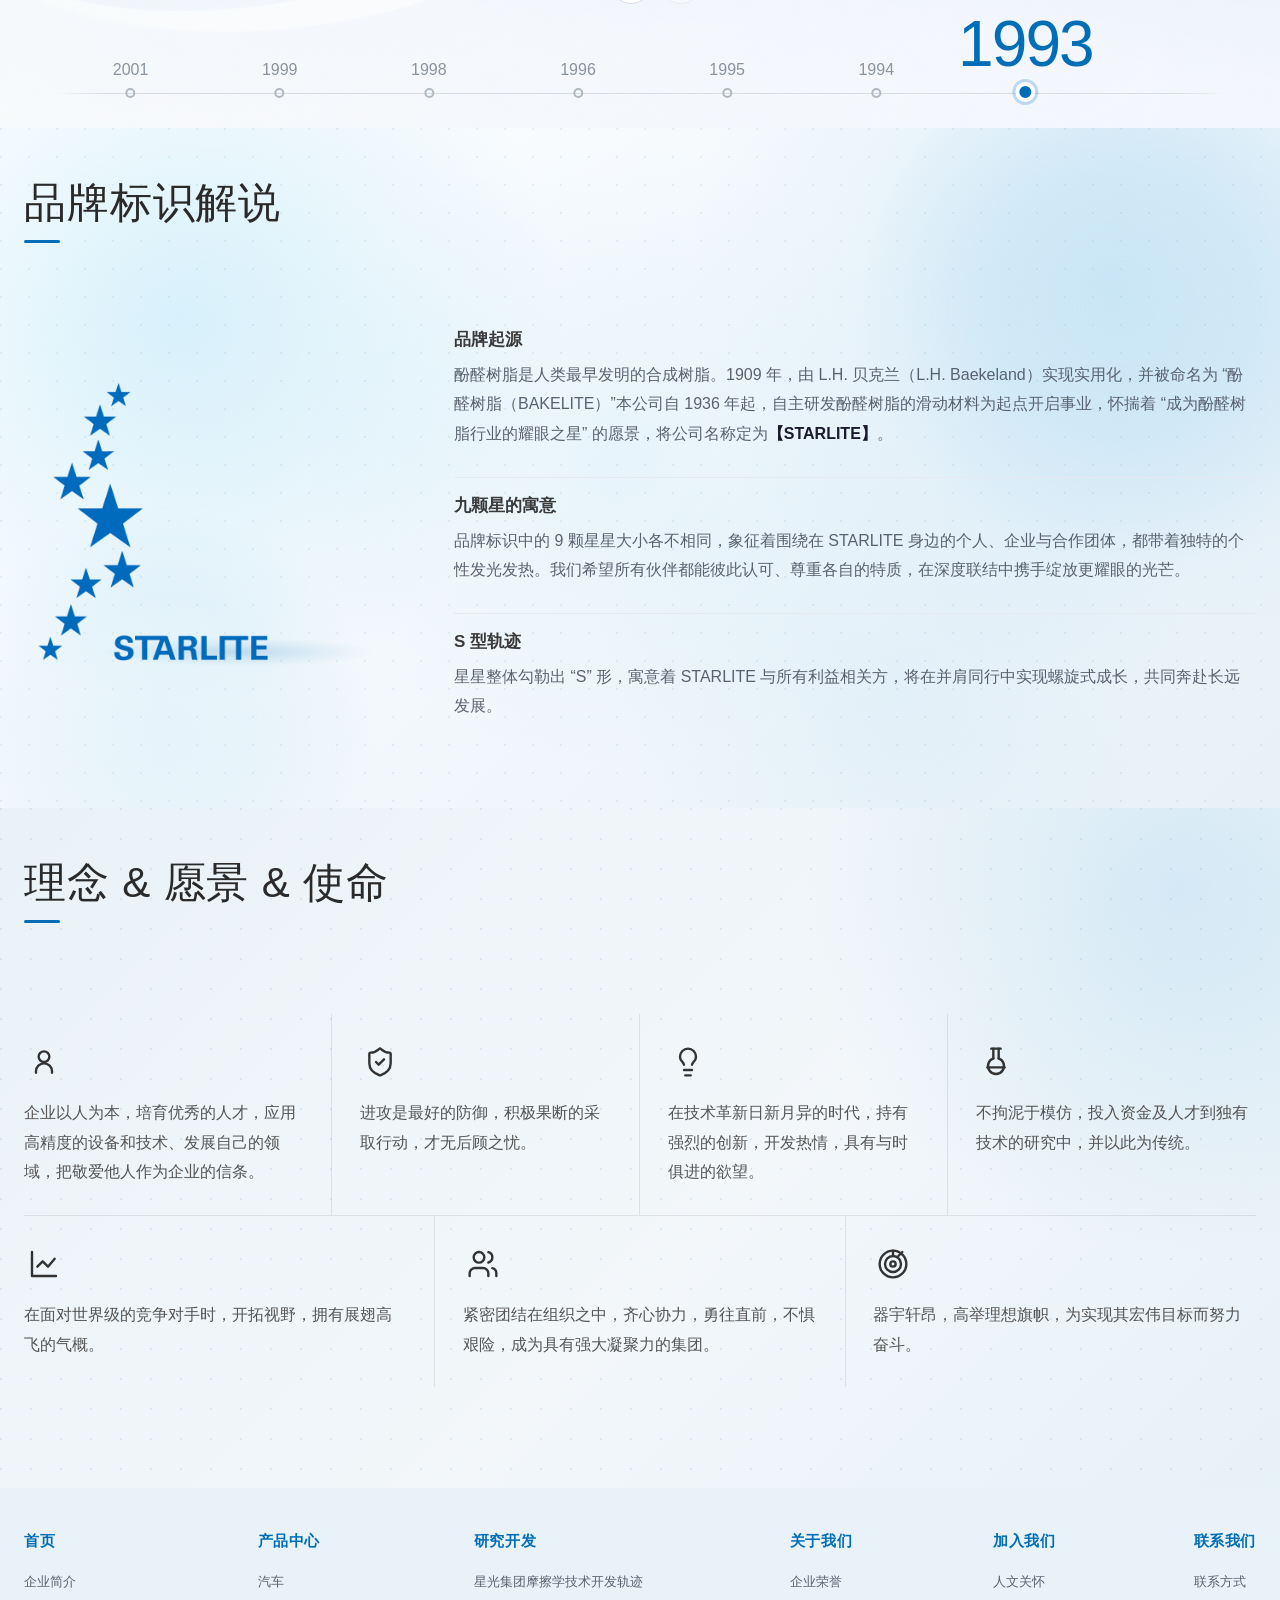
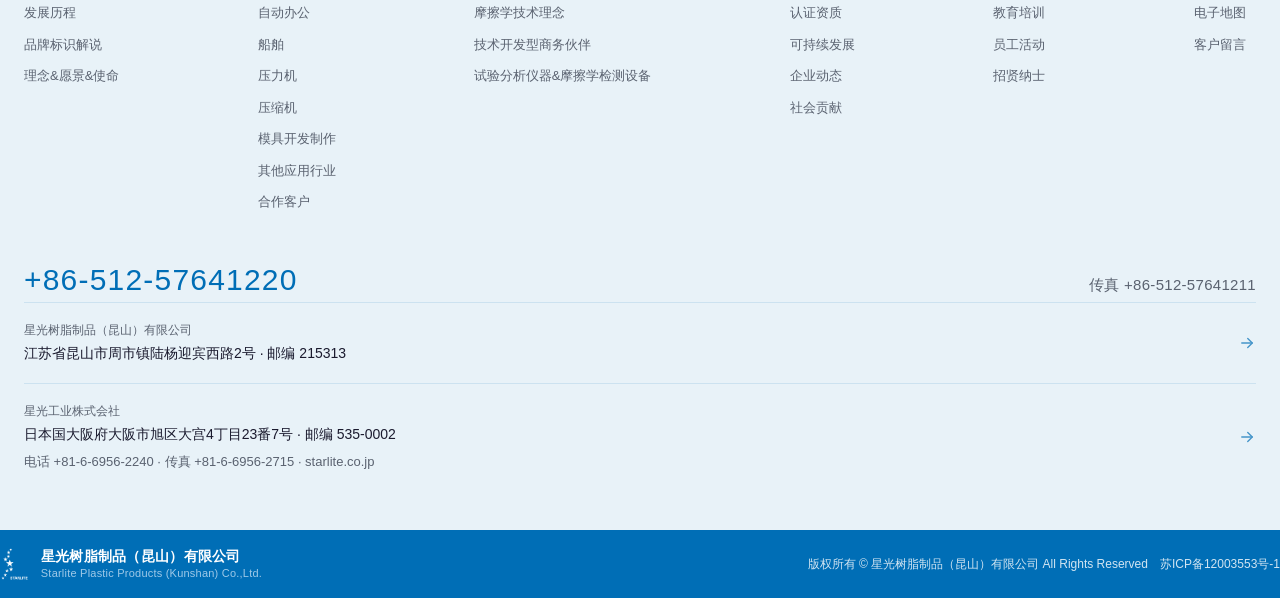
==== commit 81cb30f5: "Add files via upload" ====
--- a/index.html
+++ b/index.html
@@ -2,7 +2,16 @@
 <html lang="zh-CN">
 <head>
   <meta charset="UTF-8">
-  <meta name="viewport" content="width=device-width, initial-scale=1.0">
+  <meta name="viewport" content="width=device-width, initial-scale=1.0, viewport-fit=cover, interactive-widget=resizes-content">
+  <meta name="theme-color" content="#006EB6">
+  <meta name="apple-mobile-web-app-capable" content="yes">
+  <meta name="apple-mobile-web-app-status-bar-style" content="black-translucent">
+  <meta name="apple-mobile-web-app-title" content="星光树脂">
+  <meta name="mobile-web-app-capable" content="yes">
+  <meta name="format-detection" content="telephone=no, email=no, address=no">
+  <meta name="description" content="星光树脂制品（昆山）有限公司 - 技术开发型商业合作伙伴，提供定制化高性能改性树脂材料解决方案">
+  <link rel="icon" type="image/png" href="img/brand/logo.png">
+  <link rel="apple-touch-icon" href="img/brand/logo.png">
   <title>首页 - 星光树脂制品（昆山）有限公司</title>
   <style>
     :root {
@@ -3032,6 +3041,7 @@
     }
     sup.reg{font-size:.55em;font-weight:inherit;line-height:0;vertical-align:super;letter-spacing:0}
   </style>
+  <link rel="stylesheet" href="mobile.css">
 </head>
 <body>
 
@@ -3111,7 +3121,7 @@
   <!-- Hero 主视觉区 -->
   <div class="hero-pin">
   <section class="hero">
-    <video class="hero-video" src="https://media.5gsy.com/index.mp4" autoplay muted loop playsinline preload="auto" aria-label="首页主视觉"></video>
+    <video class="hero-video" src="https://media.5gsy.com/index.mp4" autoplay muted loop playsinline preload="metadata" aria-label="首页主视觉"></video>
     <div class="hero-overlay">
       <div class="hero-content reveal-hero">
         <h1>成为树脂行业的<br>闪耀之星</h1>
@@ -3155,7 +3165,7 @@
             </div>
           </div>
         </div>
-        <img class="intro-block-bg reveal-right" src="img/banner/group-53.png" alt="" aria-hidden="true" style="--reveal-delay:160ms">
+        <img loading="lazy" class="intro-block-bg reveal-right" src="img/banner/group-53.png" alt="" aria-hidden="true" style="--reveal-delay:160ms">
       </div>
     </div>
     <div class="resin-intro">
@@ -3181,31 +3191,31 @@
             <p class="resin-orbit-hub-title">滑动·传动<br>制动·密封</p>
           </div>
           <span class="resin-orbit-node resin-orbit-node--1">
-            <span class="resin-orbit-node-icon" aria-hidden="true"><img src="img/icons/耐高温.svg" alt=""></span>
+            <span class="resin-orbit-node-icon" aria-hidden="true"><img loading="lazy" src="img/icons/耐高温.svg" alt=""></span>
             耐高温
           </span>
           <span class="resin-orbit-node resin-orbit-node--2">
-            <span class="resin-orbit-node-icon" aria-hidden="true"><img src="img/icons/耐摩擦.svg" alt=""></span>
+            <span class="resin-orbit-node-icon" aria-hidden="true"><img loading="lazy" src="img/icons/耐摩擦.svg" alt=""></span>
             耐摩擦
           </span>
           <span class="resin-orbit-node resin-orbit-node--3">
-            <span class="resin-orbit-node-icon" aria-hidden="true"><img src="img/icons/耐磨损.svg" alt=""></span>
+            <span class="resin-orbit-node-icon" aria-hidden="true"><img loading="lazy" src="img/icons/耐磨损.svg" alt=""></span>
             耐磨损
           </span>
           <span class="resin-orbit-node resin-orbit-node--4">
-            <span class="resin-orbit-node-icon" aria-hidden="true"><img src="img/icons/自润滑.svg" alt=""></span>
+            <span class="resin-orbit-node-icon" aria-hidden="true"><img loading="lazy" src="img/icons/自润滑.svg" alt=""></span>
             自润滑
           </span>
           <span class="resin-orbit-node resin-orbit-node--5">
-            <span class="resin-orbit-node-icon" aria-hidden="true"><img src="img/icons/水润化.svg" alt=""></span>
+            <span class="resin-orbit-node-icon" aria-hidden="true"><img loading="lazy" src="img/icons/水润化.svg" alt=""></span>
             水润滑
           </span>
           <span class="resin-orbit-node resin-orbit-node--6">
-            <span class="resin-orbit-node-icon" aria-hidden="true"><img src="img/icons/轻量化.svg" alt=""></span>
+            <span class="resin-orbit-node-icon" aria-hidden="true"><img loading="lazy" src="img/icons/轻量化.svg" alt=""></span>
             轻量化
           </span>
           <span class="resin-orbit-node resin-orbit-node--7">
-            <span class="resin-orbit-node-icon" aria-hidden="true"><img src="img/icons/高密封性.svg" alt=""></span>
+            <span class="resin-orbit-node-icon" aria-hidden="true"><img loading="lazy" src="img/icons/高密封性.svg" alt=""></span>
             高密封性
           </span>
         </div>
@@ -3225,14 +3235,14 @@
                   <div class="app-areas-slide is-active" data-product="sbear" data-href="fields.html#sbear">
                     <img src="img/applications/汽车动力列车.jpg" alt="" loading="lazy">
                     <span class="app-areas-slide-label">
-                      <span class="app-areas-slide-icon" aria-hidden="true"><img src="img/icons/汽车.svg" alt=""></span>
+                      <span class="app-areas-slide-icon" aria-hidden="true"><img loading="lazy" src="img/icons/汽车.svg" alt=""></span>
                       <span class="app-areas-slide-name">汽车</span>
                     </span>
                   </div>
                   <div class="app-areas-slide" data-product="alp" data-href="fields.html#bakes-press">
                     <img src="img/applications/冲压机.jpg" alt="" loading="lazy">
                     <span class="app-areas-slide-label">
-                      <span class="app-areas-slide-icon" aria-hidden="true"><img src="img/icons/冲压机.svg" alt=""></span>
+                      <span class="app-areas-slide-icon" aria-hidden="true"><img loading="lazy" src="img/icons/冲压机.svg" alt=""></span>
                       <span class="app-areas-slide-name">冲压机</span>
                     </span>
                   </div>
@@ -3243,14 +3253,14 @@
                   <div class="app-areas-slide is-active" data-product="bakes" data-href="fields.html#bakes-other">
                     <img src="img/applications/钢铁.jpg" alt="" loading="lazy">
                     <span class="app-areas-slide-label">
-                      <span class="app-areas-slide-icon" aria-hidden="true"><img src="img/icons/钢铁.svg" alt=""></span>
+                      <span class="app-areas-slide-icon" aria-hidden="true"><img loading="lazy" src="img/icons/钢铁.svg" alt=""></span>
                       <span class="app-areas-slide-name">钢铁</span>
                     </span>
                   </div>
                   <div class="app-areas-slide" data-product="bakes" data-href="fields.html#bakes-other">
                     <img src="img/applications/产业机电.jpg" alt="" loading="lazy">
                     <span class="app-areas-slide-label">
-                      <span class="app-areas-slide-icon" aria-hidden="true"><img src="img/icons/产业机电.svg" alt=""></span>
+                      <span class="app-areas-slide-icon" aria-hidden="true"><img loading="lazy" src="img/icons/产业机电.svg" alt=""></span>
                       <span class="app-areas-slide-name">产业机电</span>
                     </span>
                   </div>
@@ -3263,14 +3273,14 @@
                   <div class="app-areas-slide is-active" data-product="bakes" data-href="fields.html#bakes">
                     <img src="img/applications/船舶.jpg" alt="" loading="lazy">
                     <span class="app-areas-slide-label">
-                      <span class="app-areas-slide-icon" aria-hidden="true"><img src="img/icons/船舶.svg" alt=""></span>
+                      <span class="app-areas-slide-icon" aria-hidden="true"><img loading="lazy" src="img/icons/船舶.svg" alt=""></span>
                       <span class="app-areas-slide-name">船舶</span>
                     </span>
                   </div>
                   <div class="app-areas-slide" data-product="sbear" data-href="fields.html#sbear-office">
                     <img src="img/applications/打印机.jpg" alt="" loading="lazy">
                     <span class="app-areas-slide-label">
-                      <span class="app-areas-slide-icon" aria-hidden="true"><img src="img/icons/打印机.svg" alt=""></span>
+                      <span class="app-areas-slide-icon" aria-hidden="true"><img loading="lazy" src="img/icons/打印机.svg" alt=""></span>
                       <span class="app-areas-slide-name">自动办公</span>
                     </span>
                   </div>
@@ -3281,14 +3291,14 @@
                   <div class="app-areas-slide is-active" data-product="bakes" data-href="fields.html#bakes-other">
                     <img src="img/applications/电梯.jpg" alt="" loading="lazy">
                     <span class="app-areas-slide-label">
-                      <span class="app-areas-slide-icon" aria-hidden="true"><img src="img/icons/电梯.svg" alt=""></span>
+                      <span class="app-areas-slide-icon" aria-hidden="true"><img loading="lazy" src="img/icons/电梯.svg" alt=""></span>
                       <span class="app-areas-slide-name">电梯</span>
                     </span>
                   </div>
                   <div class="app-areas-slide" data-product="bakes" data-href="fields.html#bakes-other">
                     <img src="img/applications/医疗.jpg" alt="" loading="lazy">
                     <span class="app-areas-slide-label">
-                      <span class="app-areas-slide-icon" aria-hidden="true"><img src="img/icons/医疗.svg" alt=""></span>
+                      <span class="app-areas-slide-icon" aria-hidden="true"><img loading="lazy" src="img/icons/医疗.svg" alt=""></span>
                       <span class="app-areas-slide-name">医疗</span>
                     </span>
                   </div>
@@ -3368,7 +3378,7 @@
       </div>
       <div class="logo-layout">
         <div class="logo-hero reveal-scale">
-          <img src="img/brand/logo.png" alt="星光树脂品牌标识" class="logo-hero-img">
+          <img loading="lazy" src="img/brand/logo.png" alt="星光树脂品牌标识" class="logo-hero-img">
         </div>
         <div class="logo-stories reveal-stagger">
           <article class="logo-story-item reveal-right" style="--i:0">
@@ -3536,7 +3546,7 @@
     <div class="footer-bar">
       <div class="footer-bar-inner">
         <a href="index.html" class="footer-bar-brand">
-          <img src="img/brand/logo-白.png" alt="星光树脂制品（昆山）有限公司">
+          <img loading="lazy" src="img/brand/logo-白.png" alt="星光树脂制品（昆山）有限公司">
           <span class="footer-bar-brand-text">
             <span class="footer-bar-brand-zh">星光树脂制品（昆山）有限公司</span>
             <span class="footer-bar-brand-en">Starlite Plastic Products (Kunshan) Co.,Ltd.</span>
@@ -3553,7 +3563,7 @@
       <button type="button" class="history-lightbox-close" data-history-close aria-label="关闭">&times;</button>
       <button type="button" class="history-lightbox-nav history-lightbox-prev is-hidden" id="historyLightboxPrev" aria-label="上一张">←</button>
       <button type="button" class="history-lightbox-nav history-lightbox-next is-hidden" id="historyLightboxNext" aria-label="下一张">→</button>
-      <img class="history-lightbox-img" id="historyLightboxImg" src="" alt="">
+      <img loading="lazy" class="history-lightbox-img" id="historyLightboxImg" src="" alt="">
       <div class="history-lightbox-caption" id="historyLightboxCaption"></div>
     </div>
   </div>
@@ -3966,7 +3976,7 @@
     if (!imgs.length) return '';
     return '<div class="history-panel-media"><div class="history-gallery ' + getGalleryClass(imgs.length) + '">' +
       imgs.map(function(src){
-        return '<img src="' + src + '" alt="' + year + '年">';
+        return '<img loading="lazy" src="' + src + '" alt="' + year + '年">';
       }).join('') +
     '</div></div>';
   }
@@ -4554,38 +4564,6 @@
 })();
 
 </script>
-<script>
-(function(){
-  var header = document.querySelector('.header');
-  var toggle = document.querySelector('.nav-toggle');
-  var nav = header && header.querySelector('.nav');
-  if (!header || !toggle || !nav) return;
-  function closeNav(){
-    header.classList.remove('is-nav-open');
-    document.body.classList.remove('is-nav-lock');
-    toggle.setAttribute('aria-expanded','false');
-    toggle.setAttribute('aria-label','打开菜单');
-  }
-  function openNav(){
-    header.classList.add('is-nav-open');
-    document.body.classList.add('is-nav-lock');
-    toggle.setAttribute('aria-expanded','true');
-    toggle.setAttribute('aria-label','关闭菜单');
-  }
-  toggle.addEventListener('click', function(){
-    if (header.classList.contains('is-nav-open')) closeNav();
-    else openNav();
-  });
-  nav.addEventListener('click', function(e){
-    if (e.target.closest('a')) closeNav();
-  });
-  document.addEventListener('keydown', function(e){
-    if (e.key === 'Escape') closeNav();
-  });
-  window.addEventListener('resize', function(){
-    if (window.matchMedia('(min-width:769px)').matches) closeNav();
-  });
-})();
-</script>
+<script src="mobile.js"></script>
 </body>
 </html>
--- a/mobile.css
+++ b/mobile.css
@@ -0,0 +1,1015 @@
+/* 手机 / Pad 适配：桌面宽屏样式保持不变 */
+
+/* 页脚手风琴按钮全局重置：桌面端保持与原 h4 一致的纯文字外观 */
+.footer-col-toggle {
+  all: unset;
+  display: block;
+  width: 100%;
+  box-sizing: border-box;
+}
+.footer-col-toggle::after { display: none; }
+
+/* 产品中心横滑卡片：仅手机端显示，桌面端隐藏 */
+.fields-cards { display: none; }
+
+@media (max-width: 1100px) {
+  :root {
+    --m-header: 64px;
+    --m-pad: 20px;
+  }
+
+  html {
+    -webkit-text-size-adjust: 100%;
+    scroll-padding-top: calc(var(--m-header) + env(safe-area-inset-top));
+    overflow-x: hidden;
+  }
+  body {
+    overflow-x: hidden;
+  }
+  html {
+    scroll-behavior: smooth;
+  }
+  a, button {
+    -webkit-tap-highlight-color: transparent;
+  }
+  a, button, input, select, textarea, label {
+    touch-action: manipulation;
+  }
+  :focus-visible {
+    outline: 2px solid var(--primary, #006EB6);
+    outline-offset: 2px;
+    border-radius: 4px;
+  }
+  [id] {
+    scroll-margin-top: calc(var(--m-header) + env(safe-area-inset-top) + 12px);
+  }
+
+  .header {
+    padding-top: env(safe-area-inset-top);
+  }
+  .header,
+  .header:has(.nav > li:hover),
+  .header:has(.nav > li:focus-within) {
+    margin-bottom: 0 !important;
+  }
+  .header-inner {
+    height: var(--m-header);
+    padding: 0 16px;
+    max-width: none;
+    gap: 8px;
+  }
+  .logo-img { height: 36px; }
+  .logo-text { font-size: 16px; }
+  .lang-switch {
+    order: 3;
+    margin-left: auto;
+  }
+  .lang-btn {
+    min-width: 44px;
+    min-height: 44px;
+    font-size: 13px;
+    display: inline-flex;
+    align-items: center;
+    justify-content: center;
+  }
+  .nav-toggle {
+    display: flex !important;
+    order: 4;
+    margin-left: 0 !important;
+    width: 44px;
+    height: 44px;
+  }
+  .nav {
+    position: absolute !important;
+    left: 0 !important;
+    right: 0 !important;
+    top: calc(var(--m-header) + env(safe-area-inset-top)) !important;
+    display: flex !important;
+    flex-direction: column !important;
+    align-items: stretch !important;
+    gap: 0 !important;
+    margin: 0 !important;
+    max-height: min(78vh, calc(100dvh - var(--m-header) - env(safe-area-inset-top)));
+    overflow: auto;
+    -webkit-overflow-scrolling: touch;
+    overscroll-behavior: contain;
+    background: #fff;
+    border-radius: 0 0 16px 16px;
+    box-shadow: 0 18px 40px rgba(0, 40, 80, 0.16);
+    opacity: 0;
+    visibility: hidden;
+    pointer-events: none;
+    transform: translateY(-8px);
+    transition: opacity 0.25s ease, visibility 0.25s, transform 0.25s ease;
+    z-index: 1002;
+  }
+  .header.is-nav-open .nav {
+    opacity: 1;
+    visibility: visible;
+    pointer-events: auto;
+    transform: none;
+  }
+  .nav > li {
+    position: relative;
+    width: 100%;
+    border-bottom: 1px solid #EEF1F5;
+  }
+  .nav > li:last-child { border-bottom: none; }
+  .nav > li > a {
+    height: auto !important;
+    min-height: 48px;
+    padding: 14px 52px 14px 20px !important;
+    color: #1A1A2E !important;
+    font-size: 16px !important;
+    font-weight: 600;
+    white-space: normal;
+    box-sizing: border-box;
+    border-left: 3px solid transparent;
+  }
+  .nav > li > a::after { display: none !important; }
+  .nav > li > a:hover,
+  .nav > li:hover > a {
+    color: #006EB6 !important;
+  }
+  /* 当前页高亮：左侧竖条 + 浅蓝底 */
+  .nav > li > a.active {
+    color: #006EB6 !important;
+    border-left-color: #006EB6;
+    background: #F0F7FC;
+  }
+  .nav > li:hover > .nav-dropdown {
+    opacity: 0 !important;
+    visibility: hidden !important;
+  }
+  .header.is-nav-open .nav-dropdown,
+  .nav-dropdown {
+    position: static !important;
+    display: none !important;
+    flex-direction: column !important;
+    flex-wrap: nowrap !important;
+    align-items: stretch !important;
+    justify-content: flex-start !important;
+    gap: 0 !important;
+    width: auto !important;
+    margin: 0 !important;
+    padding: 6px 20px 14px 20px !important;
+    background: #F7F9FB !important;
+    border: none !important;
+    box-shadow: none !important;
+    opacity: 1 !important;
+    visibility: visible !important;
+    transform: none !important;
+  }
+  .header.is-nav-open .nav > li.is-sub-open > .nav-dropdown {
+    display: flex !important;
+    /* 覆盖 li:hover 的 visibility:hidden（触屏点击会残留 :hover） */
+    opacity: 1 !important;
+    visibility: visible !important;
+  }
+  .nav-dropdown li { position: relative; }
+  /* 二级菜单左侧引导线 */
+  .nav-dropdown li::before {
+    content: "";
+    position: absolute;
+    left: 0;
+    top: 50%;
+    width: 4px;
+    height: 4px;
+    border-radius: 50%;
+    background: #C3CDD8;
+    transform: translateY(-50%);
+  }
+  .nav-dropdown a {
+    padding: 10px 0 10px 14px !important;
+    font-size: 14px !important;
+    color: #5A6270 !important;
+    white-space: normal !important;
+    min-height: 40px;
+  }
+  .nav-sub-toggle {
+    position: absolute;
+    top: 4px;
+    right: 8px;
+    width: 44px;
+    height: 44px;
+    border: none;
+    background: transparent;
+    cursor: pointer;
+    z-index: 2;
+  }
+  .nav-sub-toggle::before {
+    content: "";
+    display: block;
+    width: 8px;
+    height: 8px;
+    margin: 0 auto;
+    border-right: 2px solid #5A6270;
+    border-bottom: 2px solid #5A6270;
+    transform: rotate(45deg) translateY(-2px);
+    transition: transform 0.2s ease;
+  }
+  .nav > li.is-sub-open > .nav-sub-toggle::before {
+    transform: rotate(-135deg) translateY(-2px);
+    border-color: #006EB6;
+  }
+  .nav-overlay {
+    position: fixed;
+    left: 0;
+    right: 0;
+    bottom: 0;
+    top: calc(var(--m-header) + env(safe-area-inset-top));
+    background: rgba(12, 28, 48, 0.42);
+    z-index: 998;
+    opacity: 0;
+    visibility: hidden;
+    pointer-events: none;
+    transition: opacity 0.25s ease, visibility 0.25s;
+  }
+  .header.is-nav-open + .nav-overlay {
+    opacity: 1;
+    visibility: visible;
+    pointer-events: auto;
+  }
+  body.is-nav-lock { overflow: hidden; }
+
+  .hero.is-pinned,
+  .hero.is-released,
+  .join-hero.is-pinned,
+  .join-hero.is-released {
+    position: relative !important;
+    top: auto !important;
+    left: auto !important;
+    right: auto !important;
+    width: 100% !important;
+  }
+  .hero.is-compact .hero-content,
+  .hero.is-compact .hero-overlay,
+  .join-hero.is-compact .join-hero-content,
+  .join-hero.is-compact .join-hero-overlay {
+    opacity: 1 !important;
+    transform: none !important;
+    filter: none !important;
+    pointer-events: auto !important;
+  }
+
+  .hero-pin,
+  .hero,
+  .join-hero-pin,
+  .join-hero {
+    height: min(72vh, 640px) !important;
+    min-height: 420px !important;
+    max-height: none !important;
+  }
+  .hero-overlay,
+  .join-hero-overlay {
+    align-items: flex-end !important;
+    justify-content: flex-start !important;
+    padding: 0 var(--m-pad) 40px !important;
+    background: linear-gradient(180deg, rgba(0, 40, 80, 0.08) 18%, rgba(0, 28, 56, 0.78) 100%) !important;
+  }
+  .hero-content,
+  .join-hero-content {
+    max-width: none;
+    padding: 0 !important;
+  }
+  .hero h1,
+  .join-hero-content h1 {
+    font-size: clamp(28px, 4.2vw, 40px) !important;
+    line-height: 1.28 !important;
+  }
+  .hero-desc,
+  .hero p,
+  .join-hero-content p {
+    white-space: normal !important;
+    font-size: 15px !important;
+    line-height: 1.65 !important;
+    max-width: 28em;
+  }
+  .hero-btns {
+    flex-wrap: wrap;
+    gap: 10px;
+  }
+  .hero .btn,
+  .join-hero .btn,
+  .careers-bar-btn,
+  .btn-submit {
+    min-height: 44px;
+  }
+
+  .intro-block,
+  .resin-intro,
+  .app-areas,
+  .smart-mfg,
+  .history-section,
+  .logo-section,
+  .vision-section,
+  .about-intro,
+  #honors.section,
+  #cert.section,
+  #sustain.section,
+  #news.section,
+  #social.section,
+  .welfare-section,
+  .news-module,
+  .careers-bar,
+  .fields-apps,
+  .clients-section,
+  .mold-section,
+  .tribology-section,
+  .partner-section,
+  .equip-section,
+  .timeline-section,
+  .contact-section,
+  .form-section {
+    height: auto !important;
+    min-height: 0 !important;
+    max-height: none !important;
+    overflow: visible !important;
+  }
+
+  .history-pin-track,
+  .history-pin-sticky,
+  .era-pin-track,
+  .era-pin-sticky {
+    height: auto !important;
+    min-height: 0 !important;
+    max-height: none !important;
+    position: relative !important;
+    top: auto !important;
+    overflow: visible !important;
+  }
+
+  /* 统一模块左右间距：section 左右归零，由 section-inner 统一控制 */
+  .section {
+    padding-left: 0 !important;
+    padding-right: 0 !important;
+  }
+  .section-inner,
+  .footer-inner,
+  .breadcrumb-inner,
+  .careers-bar-inner {
+    padding-left: var(--m-pad);
+    padding-right: var(--m-pad);
+  }
+
+  /* 移动端禁用 reveal 入场动画，确保内容始终可见 */
+  .reveal,
+  .reveal-left,
+  .reveal-right,
+  .reveal-scale,
+  .reveal-hero,
+  .reveal-stagger > .reveal,
+  .reveal-stagger > .reveal-left,
+  .reveal-stagger > .reveal-right {
+    opacity: 1 !important;
+    transform: none !important;
+    filter: none !important;
+    transition: none !important;
+  }
+
+  .intro-block-title,
+  .history-section .section-title,
+  .logo-section .section-title,
+  .vision-section .section-title,
+  .fields-apps-title,
+  .clients-title,
+  .news-module-title,
+  .honor-showcase-title,
+  .honor-module-title,
+  .sustain-module-title {
+    font-size: clamp(26px, 3.6vw, 36px) !important;
+  }
+
+  .resin-intro-inner,
+  .app-areas-layout,
+  .smart-mfg-inner,
+  .logo-layout,
+  .equip-showcase,
+  .partner-layout {
+    grid-template-columns: 1fr !important;
+  }
+
+  .vision-row--4,
+  .vision-row--3 {
+    grid-template-columns: repeat(2, minmax(0, 1fr)) !important;
+  }
+
+  .card-grid {
+    grid-template-columns: repeat(2, minmax(0, 1fr)) !important;
+  }
+  .card-grid .article-item:nth-child(3) {
+    display: flex !important;
+  }
+
+  .news-list {
+    grid-template-columns: repeat(2, minmax(0, 1fr)) !important;
+  }
+
+  .footer-links {
+    display: grid !important;
+    grid-template-columns: repeat(3, minmax(0, 1fr)) !important;
+  }
+  .footer-bar-inner {
+    padding-left: var(--m-pad);
+    padding-right: var(--m-pad);
+    padding-bottom: calc(12px + env(safe-area-inset-bottom));
+  }
+
+  .welfare-slide-cap {
+    opacity: 1 !important;
+    visibility: visible !important;
+    transform: none !important;
+  }
+
+  .prototype-badge { display: none !important; }
+}
+
+@media (max-width: 768px) {
+  :root {
+    --m-header: 56px;
+    --m-pad: 20px;
+  }
+
+  .header-inner { padding: 0 12px 0 16px; }
+  .logo { gap: 8px; }
+  .logo-img { height: 30px; }
+  .logo-text { font-size: 15px; }
+
+  .hero-pin,
+  .hero,
+  .join-hero-pin,
+  .join-hero {
+    height: min(68vh, 560px) !important;
+    min-height: 360px !important;
+  }
+  .hero-overlay,
+  .join-hero-overlay { padding-bottom: 28px !important; }
+  .hero h1,
+  .join-hero-content h1 { font-size: 28px !important; }
+  .hero-desc,
+  .hero p,
+  .join-hero-content p { font-size: 14px !important; }
+  .hero-btns { flex-direction: column; align-items: stretch; }
+  .hero .btn,
+  .join-hero .btn { justify-content: center; width: 100%; max-width: 280px; }
+
+  .intro-section {
+    padding-top: 0 !important;
+    padding-bottom: 0 !important;
+    padding-left: 0 !important;
+    padding-right: 0 !important;
+    overflow: hidden !important;
+  }
+  .intro-section .section-inner {
+    padding-left: 0 !important;
+    padding-right: 0 !important;
+    width: 100% !important;
+    max-width: none !important;
+  }
+  .history-section {
+    overflow-x: hidden !important;
+  }
+  .intro-block {
+    position: relative !important;
+    margin: 0 !important;
+    padding: 0 !important;
+    min-height: 380px !important;
+    display: block !important;
+    overflow: hidden !important;
+  }
+  /* 左侧白色渐变遮罩，保证文字可读，右侧透出图片 */
+  .intro-block::before {
+    content: "" !important;
+    position: absolute !important;
+    inset: 0 !important;
+    background: linear-gradient(90deg, rgba(255,255,255,0.97) 0%, rgba(255,255,255,0.93) 55%, rgba(255,255,255,0.75) 82%, rgba(255,255,255,0.4) 100%) !important;
+    z-index: 0 !important;
+    pointer-events: none !important;
+  }
+  /* 桌面端底部白色渐变在背景模式下不需要 */
+  .intro-block::after {
+    display: none !important;
+  }
+  .intro-block-bg {
+    position: absolute !important;
+    inset: 0 !important;
+    margin: 0 !important;
+    width: 100% !important;
+    max-width: none !important;
+    height: 100% !important;
+    object-fit: cover !important;
+    object-position: right center !important;
+    opacity: 1 !important;
+    filter: none !important;
+    mask-image: none !important;
+    -webkit-mask-image: none !important;
+    z-index: 0 !important;
+  }
+  .intro-block-content {
+    position: relative !important;
+    z-index: 1 !important;
+    padding: 44px var(--m-pad) 40px !important;
+    max-width: 100% !important;
+  }
+  .intro-block-title { font-size: 28px !important; }
+  .intro-stats {
+    display: grid !important;
+    grid-template-columns: repeat(2, minmax(0, 1fr));
+    gap: 16px 12px !important;
+    max-width: none !important;
+  }
+  .intro-stat {
+    flex: none !important;
+    max-width: none !important;
+    padding: 0 !important;
+  }
+  .intro-stat:not(:last-child)::after { display: none !important; }
+  .intro-stat-num { font-size: 26px !important; }
+
+  .resin-intro,
+  .app-areas,
+  .smart-mfg {
+    width: 100% !important;
+    max-width: 100% !important;
+    margin-left: 0 !important;
+    padding: 40px var(--m-pad) !important;
+  }
+  .resin-intro-copy,
+  .smart-mfg-desc {
+    padding: 24px 15px !important;
+  }
+  .app-areas-copy {
+    padding: 0 !important;
+  }
+  .app-areas-visual {
+    padding: 0 !important;
+  }
+  .app-areas-mosaic {
+    height: auto !important;
+    display: grid !important;
+    grid-template-columns: 1fr 1fr !important;
+    gap: 10px !important;
+  }
+  .app-areas-col {
+    display: contents !important;
+    min-height: 0 !important;
+  }
+  .app-areas-tile {
+    min-height: 120px !important;
+    aspect-ratio: 4 / 3;
+    border-radius: 12px !important;
+    overflow: hidden;
+  }
+
+  .history-pin-sticky {
+    padding: 36px var(--m-pad) 28px !important;
+  }
+  .history-pin-sticky .section-inner {
+    padding-left: 0 !important;
+    padding-right: 0 !important;
+  }
+  .history-section .section-title { font-size: 28px !important; }
+  .history-layout,
+  .history-panel,
+  .history-panel-inner,
+  .history-panel-inner.layout-1,
+  .history-panel-inner.layout-2,
+  .history-panel-inner.layout-many {
+    display: block !important;
+    height: auto !important;
+    grid-template-columns: 1fr !important;
+  }
+  .history-content { padding: 0 !important; }
+  .history-panel-year-label { font-size: 32px !important; }
+  .history-panel-media,
+  .history-gallery {
+    height: 200px !important;
+    max-width: 100% !important;
+  }
+  /* 图片与下方文字间距 */
+  .history-panel-media { margin-bottom: 16px !important; }
+  /* 文字区域固定高度，整个模块高度不随年份切换跳动；超出内容内部滚动 */
+  .history-panel-copy {
+    height: 220px !important;
+    min-height: 0 !important;
+    overflow: hidden !important;
+  }
+  .history-panel-copy .history-panel-events {
+    max-height: 100% !important;
+    overflow-y: auto !important;
+    scrollbar-width: thin;
+  }
+  /* 文字与左右按钮间距收紧 */
+  .history-h-nav { margin-top: 8px !important; }
+  .history-year-cluster { --history-year-active-size: 36px; }
+  .history-year-num { height: 36px !important; }
+  .history-year-btn.is-active .history-year-num { font-size: 28px !important; }
+  .history-timeline { height: 76px !important; }
+  .history-timeline-wrap { padding-right: 0 !important; }
+
+  .logo-section,
+  .vision-section {
+    padding: 40px 0 28px !important;
+  }
+  .logo-section .section-header,
+  .vision-section .section-header {
+    padding: 0 !important;
+  }
+  .vision-row--4,
+  .vision-row--3,
+  .vision-board {
+    grid-template-columns: 1fr !important;
+  }
+  .vision-col {
+    padding: 22px 0 !important;
+    border-right: none !important;
+  }
+  .logo-hero { padding: 8px 0 20px !important; justify-content: center !important; }
+  .logo-stories { padding: 0 !important; }
+  .logo-story-item { padding: 16px 0 !important; }
+
+  .about-intro {
+    height: min(520px, 72vh) !important;
+    min-height: 380px !important;
+    max-height: none !important;
+    overflow: hidden !important;
+  }
+  .about-intro-inner {
+    align-items: flex-end !important;
+    padding: 24px var(--m-pad) 28px !important;
+  }
+  .about-intro-content { max-width: none !important; width: 100% !important; }
+  .about-intro-title { font-size: 26px !important; }
+  .about-intro-stats {
+    grid-template-columns: repeat(2, minmax(0, 1fr)) !important;
+    gap: 12px !important;
+    max-width: none !important;
+    width: 100% !important;
+  }
+  #honors.section,
+  #cert.section,
+  #sustain.section,
+  #news.section,
+  #social.section {
+    /* 左右间距交由内部 .section-inner 统一 20px，避免双重叠加 */
+    padding: 40px 0 !important;
+  }
+  .honor-showcase-body,
+  .sustain-layout,
+  .sustain-text-cols {
+    grid-template-columns: 1fr !important;
+  }
+  .honor-slide,
+  #cert .honor-slide {
+    flex-basis: min(78%, 280px) !important;
+    max-width: 280px;
+  }
+  .card-grid,
+  #news .card-grid,
+  #social .card-grid {
+    grid-template-columns: 1fr !important;
+    gap: 20px !important;
+  }
+
+  .welfare-section { padding: 40px 0 32px !important; }
+  .welfare-copy h2 { font-size: 26px !important; }
+  .welfare-slider-viewport { height: 220px !important; flex: none !important; }
+  .welfare-slide {
+    flex: 0 0 86% !important;
+    width: 86% !important;
+  }
+  .news-module { padding: 40px 0 !important; }
+  .careers-bar-inner {
+    flex-direction: column;
+    align-items: stretch;
+    text-align: left;
+    gap: 16px;
+  }
+  .careers-bar-btn { width: 100%; max-width: none; }
+
+  /* 竖屏：大图为通栏圆角卡片（与模具模块一致），标注点/连线隐藏，部件为下方横滑卡片 */
+  .fields-explorer-stage {
+    width: auto !important;
+    height: auto !important;
+    min-height: 0 !important;
+    aspect-ratio: 16 / 11 !important;
+    margin: 0 var(--m-pad);
+    border-radius: 14px;
+    border: 1px solid rgba(16, 40, 70, 0.06);
+    box-shadow: 0 2px 8px rgba(16, 40, 70, 0.06);
+    box-sizing: border-box;
+  }
+  .fields-pin,
+  .fields-explorer.is-enter .fields-pin,
+  .fields-dot,
+  .fields-explorer-lines {
+    display: none !important;
+  }
+  .fields-cards {
+    display: flex !important;
+    gap: 12px;
+    overflow-x: auto;
+    padding: 16px var(--m-pad) 22px;
+    /* 吸附对齐时同样预留两侧间距，避免卡片滑到贴边 */
+    scroll-padding: 0 var(--m-pad);
+    scroll-snap-type: x mandatory;
+    -webkit-overflow-scrolling: touch;
+    scrollbar-width: none;
+    background: #E4ECF2;
+    /* 两侧渐隐：左侧 20px 留白区内渐隐（与内边距等宽），右侧 32px 暗示可滑动 */
+    -webkit-mask-image: linear-gradient(90deg, transparent 0, #000 20px, #000 calc(100% - 32px), transparent 100%);
+    mask-image: linear-gradient(90deg, transparent 0, #000 20px, #000 calc(100% - 32px), transparent 100%);
+  }
+  .fields-cards::-webkit-scrollbar { display: none; }
+  /* 部件 ≤2 个时：卡片均分整行，不再横滑 */
+  .fields-cards--fill {
+    -webkit-mask-image: none;
+    mask-image: none;
+  }
+  .fields-cards--fill .fields-card {
+    flex: 1 1 0;
+    width: auto;
+  }
+  .fields-card {
+    flex: 0 0 auto;
+    width: 136px;
+    scroll-snap-align: start;
+    border: 1px solid rgba(16, 40, 70, 0.06);
+    border-radius: 14px;
+    background: #fff;
+    box-shadow: 0 2px 8px rgba(16, 40, 70, 0.06);
+    padding: 12px 12px 10px;
+    box-sizing: border-box;
+    display: flex;
+    flex-direction: column;
+    align-items: center;
+    gap: 10px;
+    cursor: pointer;
+    font-family: inherit;
+    -webkit-tap-highlight-color: transparent;
+    transition: transform 0.18s ease, box-shadow 0.18s ease, border-color 0.18s ease;
+  }
+  .fields-card:active {
+    transform: scale(0.96);
+    border-color: rgba(0, 110, 182, 0.35);
+    box-shadow: 0 4px 16px rgba(0, 110, 182, 0.14);
+  }
+  .fields-card img {
+    width: 100%;
+    height: 84px;
+    object-fit: contain;
+    display: block;
+    pointer-events: none;
+  }
+  .fields-card span {
+    font-size: 12px;
+    font-weight: 600;
+    color: #1A1A2E;
+    line-height: 1.4;
+    text-align: center;
+    display: -webkit-box;
+    -webkit-line-clamp: 2;
+    -webkit-box-orient: vertical;
+    overflow: hidden;
+    min-height: 2.8em;
+  }
+  .fields-explorer .fields-spotlight-head {
+    position: static !important;
+    top: auto !important;
+    padding: 24px var(--m-pad) 14px !important;
+    background: #E4ECF2;
+    pointer-events: auto;
+  }
+  .fields-explorer .fields-apps-title { font-size: 22px !important; }
+  .fields-explorer .fields-apps-desc {
+    font-size: 13px !important;
+    white-space: normal !important;
+    max-width: 100% !important;
+  }
+  .fields-apps { padding: 36px 0 40px !important; }
+  .fields-apps-head { padding: 0 var(--m-pad); }
+  .app-grid {
+    padding: 8px var(--m-pad) !important;
+    gap: 12px !important;
+  }
+  .app-card {
+    flex-basis: min(78vw, 260px) !important;
+    width: min(78vw, 260px) !important;
+  }
+  /* 模具开发制作：手机端改为主图通栏 + 下方横滑卡片（复用 .fields-cards） */
+  .mold-board { padding: 0 !important; }
+  .mold-cluster { display: block !important; }
+  .mold-links,
+  .mold-card,
+  .mold-cae-charts { display: none !important; }
+  .mold-subject {
+    position: static !important;
+    transform: none !important;
+    left: auto !important;
+    right: auto !important;
+    top: auto !important;
+    display: block;
+    width: calc(100% - 2 * var(--m-pad)) !important;
+    height: auto !important;
+    margin: 0 var(--m-pad);
+    aspect-ratio: 16 / 9;
+    object-fit: contain;
+    background: #fff;
+    border: 1px solid rgba(16, 40, 70, 0.06);
+    border-radius: 14px;
+    box-shadow: 0 2px 8px rgba(16, 40, 70, 0.06);
+    padding: 12px;
+    box-sizing: border-box;
+  }
+  .mold-board .fields-cards { background: transparent; }
+  .clients-title { padding: 0 var(--m-pad) 10px !important; font-size: 26px !important; }
+  .clients-title::after { left: var(--m-pad) !important; }
+
+  .timeline-section {
+    padding: 36px 0 40px !important;
+  }
+  .tribology-section,
+  .partner-section,
+  .equip-section {
+    padding: 36px var(--m-pad) 40px !important;
+  }
+  /* 技术开发轨迹：只保留 .section-inner 一层 20px，其余层左右归零 */
+  .era-pin-sticky { padding: 36px 0 32px !important; }
+  .era-track-wrap {
+    width: 100% !important;
+    margin-left: 0 !important;
+    -webkit-mask-image: none !important;
+    mask-image: none !important;
+  }
+  .era-track { padding-left: 0 !important; padding-right: 0 !important; }
+  /* partner/equip 内容在 .section-inner 内，section 已加 20px，内层不再重复 */
+  .partner-section .section-inner,
+  .equip-section .section-inner {
+    padding-left: 0 !important;
+    padding-right: 0 !important;
+  }
+  .equip-section .section-title { font-size: clamp(24px, 6.4vw, 30px) !important; }
+  .timeline-intro-title { font-size: 24px !important; }
+  .tribology-accordion {
+    flex-direction: column !important;
+    height: auto !important;
+  }
+  .tribology-panel,
+  .tribology-accordion:not(:hover) .tribology-panel.is-active,
+  .tribology-panel.is-open {
+    flex: none !important;
+    min-height: 72px !important;
+  }
+  .tribology-panel.is-open,
+  .tribology-accordion:not(:hover) .tribology-panel.is-active {
+    min-height: 280px !important;
+  }
+  .partner-triad { max-width: 300px; margin-inline: auto; }
+  .equip-showcase { gap: 20px !important; }
+  .equip-frame { aspect-ratio: 4 / 3; height: auto !important; }
+
+  .page-hero,
+  .page-hero-img {
+    height: 200px !important;
+    min-height: 0 !important;
+  }
+  .page-hero h1 { font-size: 26px !important; }
+  .contact-section .section-header { padding-left: var(--m-pad) !important; padding-right: var(--m-pad) !important; }
+  .form-section { padding-left: 0 !important; padding-right: 0 !important; }
+  .contact-hub,
+  .form-section .section-inner { padding-left: var(--m-pad) !important; padding-right: var(--m-pad) !important; box-sizing: border-box; }
+  .office-nav {
+    flex-wrap: nowrap !important;
+    overflow-x: auto;
+    -webkit-overflow-scrolling: touch;
+  }
+  .office-tab { flex: 0 0 auto; min-height: 44px; }
+  .map-section,
+  .map-panel-body,
+  .map-scene {
+    height: 280px !important;
+    min-height: 280px !important;
+    max-height: 280px !important;
+  }
+  .form-row { display: block !important; }
+  .form-group input,
+  .form-group select,
+  .form-group textarea {
+    min-height: 44px;
+    font-size: 16px !important;
+  }
+  .btn-submit { width: 100%; }
+
+  .breadcrumb-inner {
+    min-height: 48px;
+    padding: 10px var(--m-pad);
+  }
+  .cat-tabs {
+    width: 100%;
+    overflow-x: auto;
+    flex-wrap: nowrap;
+    -webkit-overflow-scrolling: touch;
+  }
+  .news-list {
+    grid-template-columns: 1fr !important;
+    gap: 18px !important;
+  }
+  .news-card-title,
+  .article-title { font-size: 16px !important; }
+  .article-panel > .article-title { font-size: 22px !important; }
+  .article-content img,
+  .article-cover img {
+    max-width: 100%;
+    height: auto;
+  }
+
+  /* 上下 20px；左右由 .footer-inner 的 var(--m-pad) 统一控制，避免双重叠加 */
+  .footer-main { padding: 20px 0 !important; }
+  /* 页脚链接：单列折叠手风琴 */
+  .footer-links {
+    grid-template-columns: 1fr !important;
+    gap: 0 !important;
+  }
+  .footer-col {
+    max-width: none !important;
+    border-bottom: 1px solid rgba(0, 0, 0, 0.08);
+  }
+  .footer-col h4 { margin: 0 !important; }
+  .footer-col-toggle {
+    display: flex;
+    align-items: center;
+    justify-content: space-between;
+    width: 100%;
+    padding: 15px 0;
+    background: none;
+    border: none;
+    font: inherit;
+    color: inherit;
+    letter-spacing: inherit;
+    cursor: pointer;
+    -webkit-tap-highlight-color: transparent;
+  }
+  .footer-col-toggle::after {
+    display: block;
+    content: "";
+    width: 8px;
+    height: 8px;
+    border-right: 1.6px solid currentColor;
+    border-bottom: 1.6px solid currentColor;
+    transform: rotate(45deg);
+    transition: transform 0.25s ease;
+    opacity: 0.55;
+    flex-shrink: 0;
+    margin-right: 4px;
+  }
+  .footer-col.is-open .footer-col-toggle::after { transform: rotate(-135deg); }
+  .footer-col ul {
+    max-height: 0;
+    overflow: hidden;
+    gap: 0 !important;
+    transition: max-height 0.32s ease, padding 0.32s ease;
+  }
+  .footer-col.is-open ul {
+    max-height: 460px;
+    padding-bottom: 12px;
+  }
+  .footer-col ul a { padding: 10px 0; }
+  .footer-contact-row {
+    flex-direction: column;
+    align-items: flex-start;
+    gap: 8px;
+  }
+  .footer-bar-copy { text-align: left !important; }
+  .footer-bar-brand-zh,
+  .footer-bar-brand-en { white-space: normal; }
+
+  .history-lightbox,
+  .equip-lightbox,
+  .welfare-lightbox { padding: 16px; }
+  .history-lightbox-prev,
+  .equip-lightbox-prev { left: 8px !important; }
+  .history-lightbox-next,
+  .equip-lightbox-next { right: 8px !important; }
+}
+
+@media (max-width: 480px) {
+  .about-intro-stats { grid-template-columns: repeat(2, minmax(0, 1fr)) !important; }
+  .intro-stats { grid-template-columns: 1fr 1fr; }
+  .hero-btns .btn { max-width: none; }
+}
+
+@media (max-width: 1100px) and (orientation: landscape) and (max-height: 500px) {
+  .hero-pin,
+  .hero,
+  .join-hero-pin,
+  .join-hero,
+  .about-intro {
+    height: 100dvh !important;
+    min-height: 0 !important;
+  }
+  .hero-overlay,
+  .join-hero-overlay,
+  .about-intro-inner {
+    padding-bottom: 16px !important;
+  }
+}
